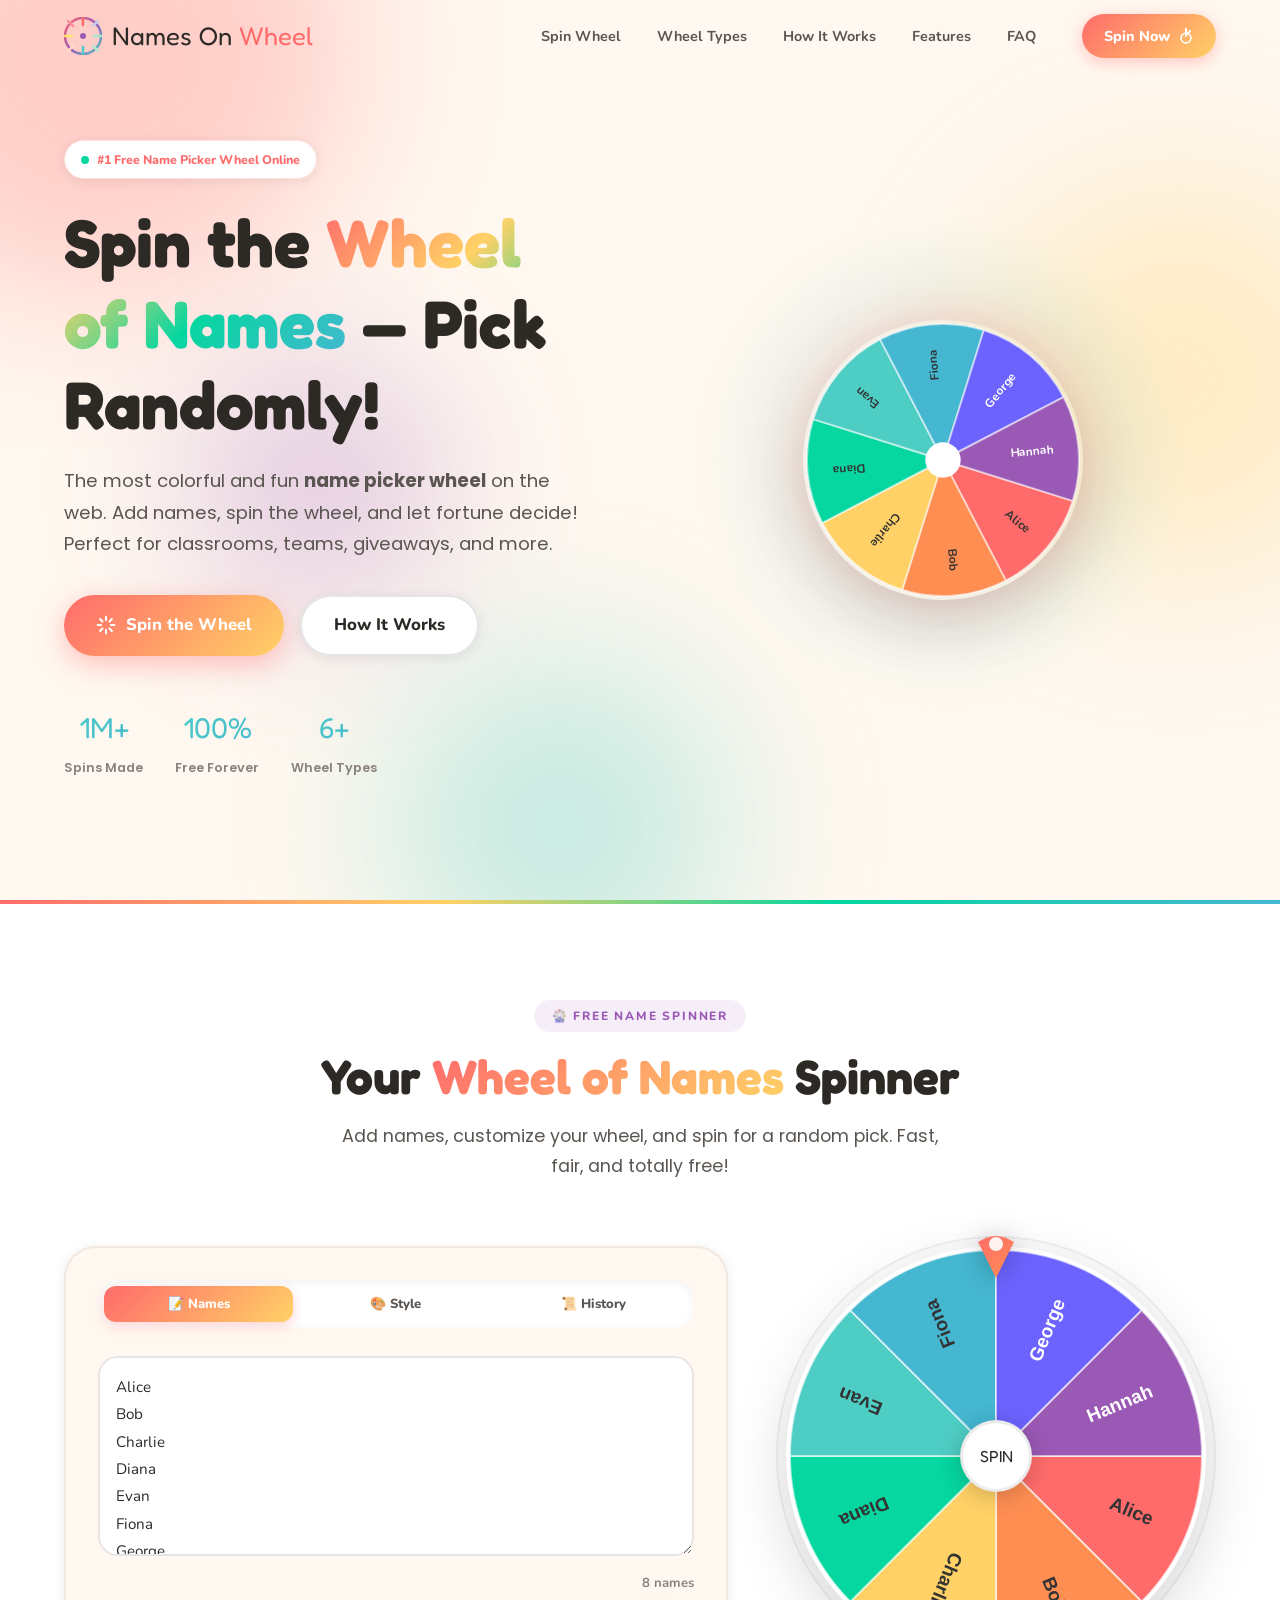
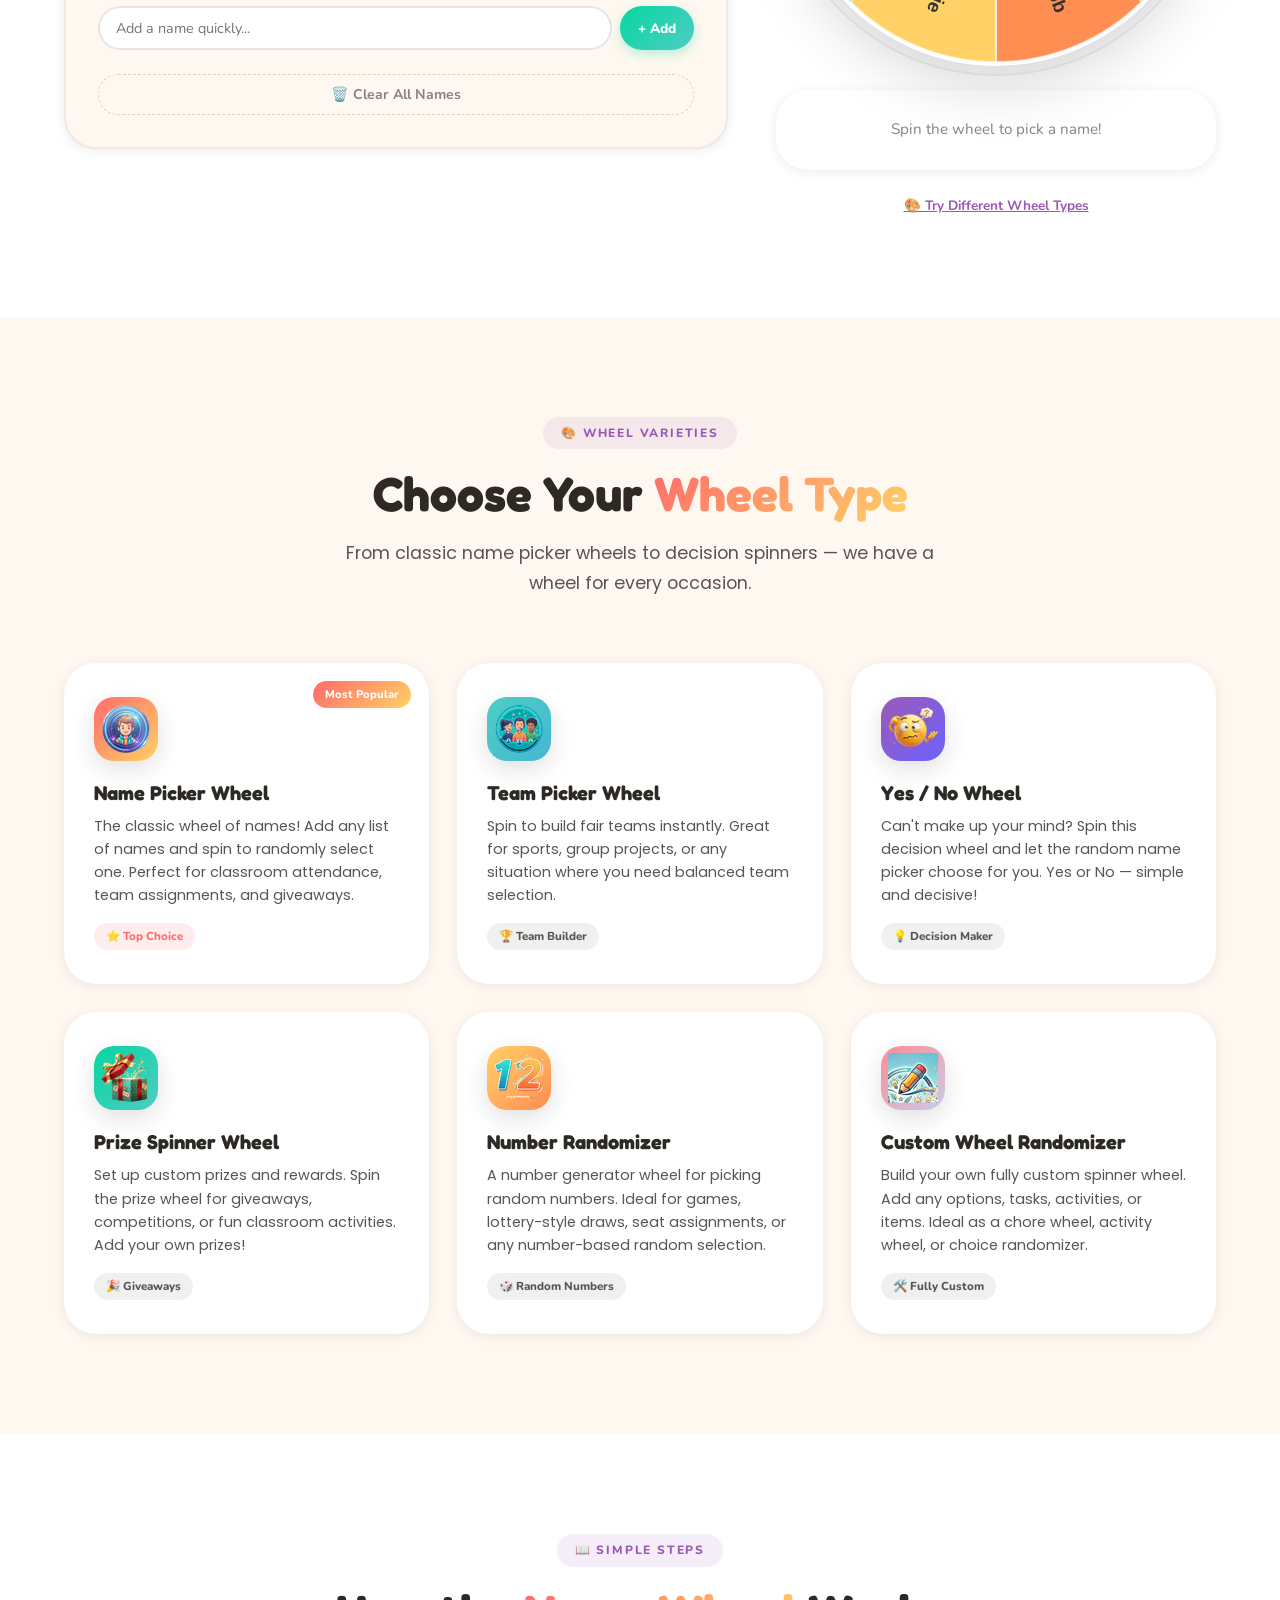
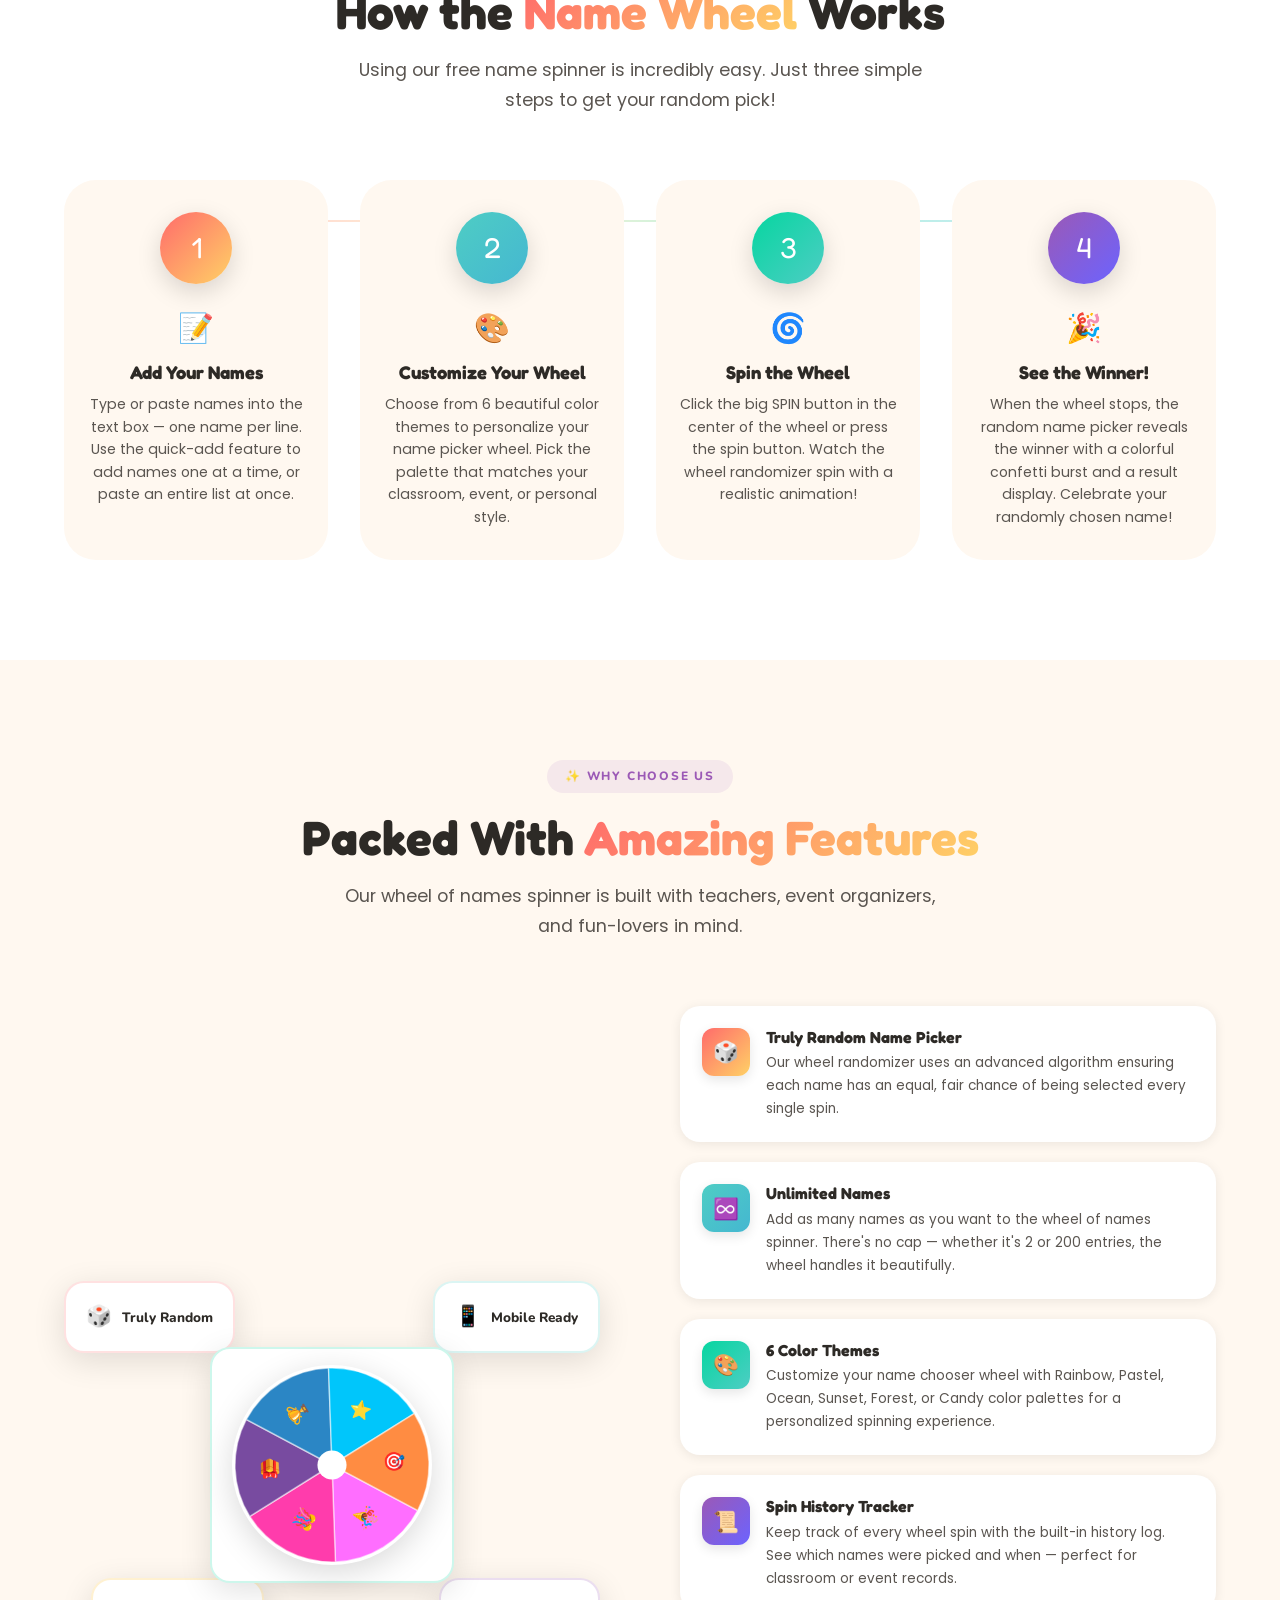
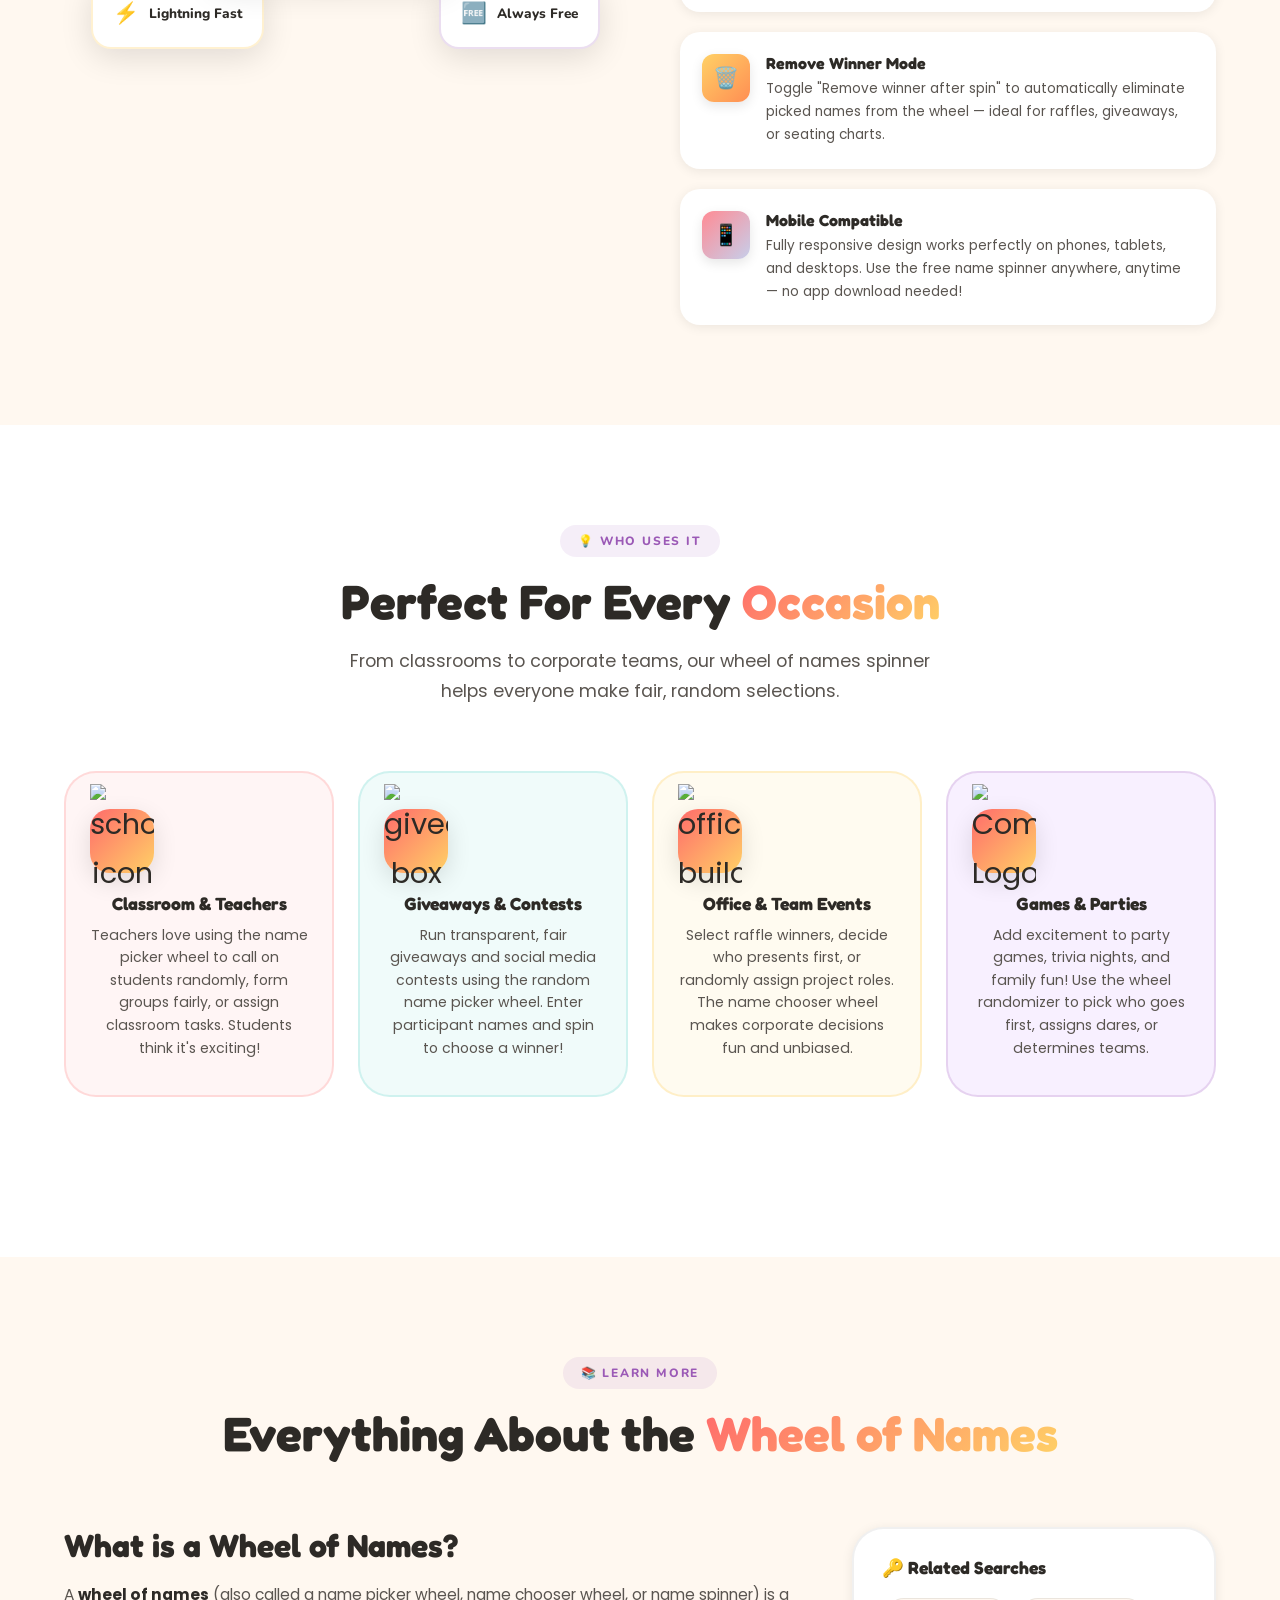
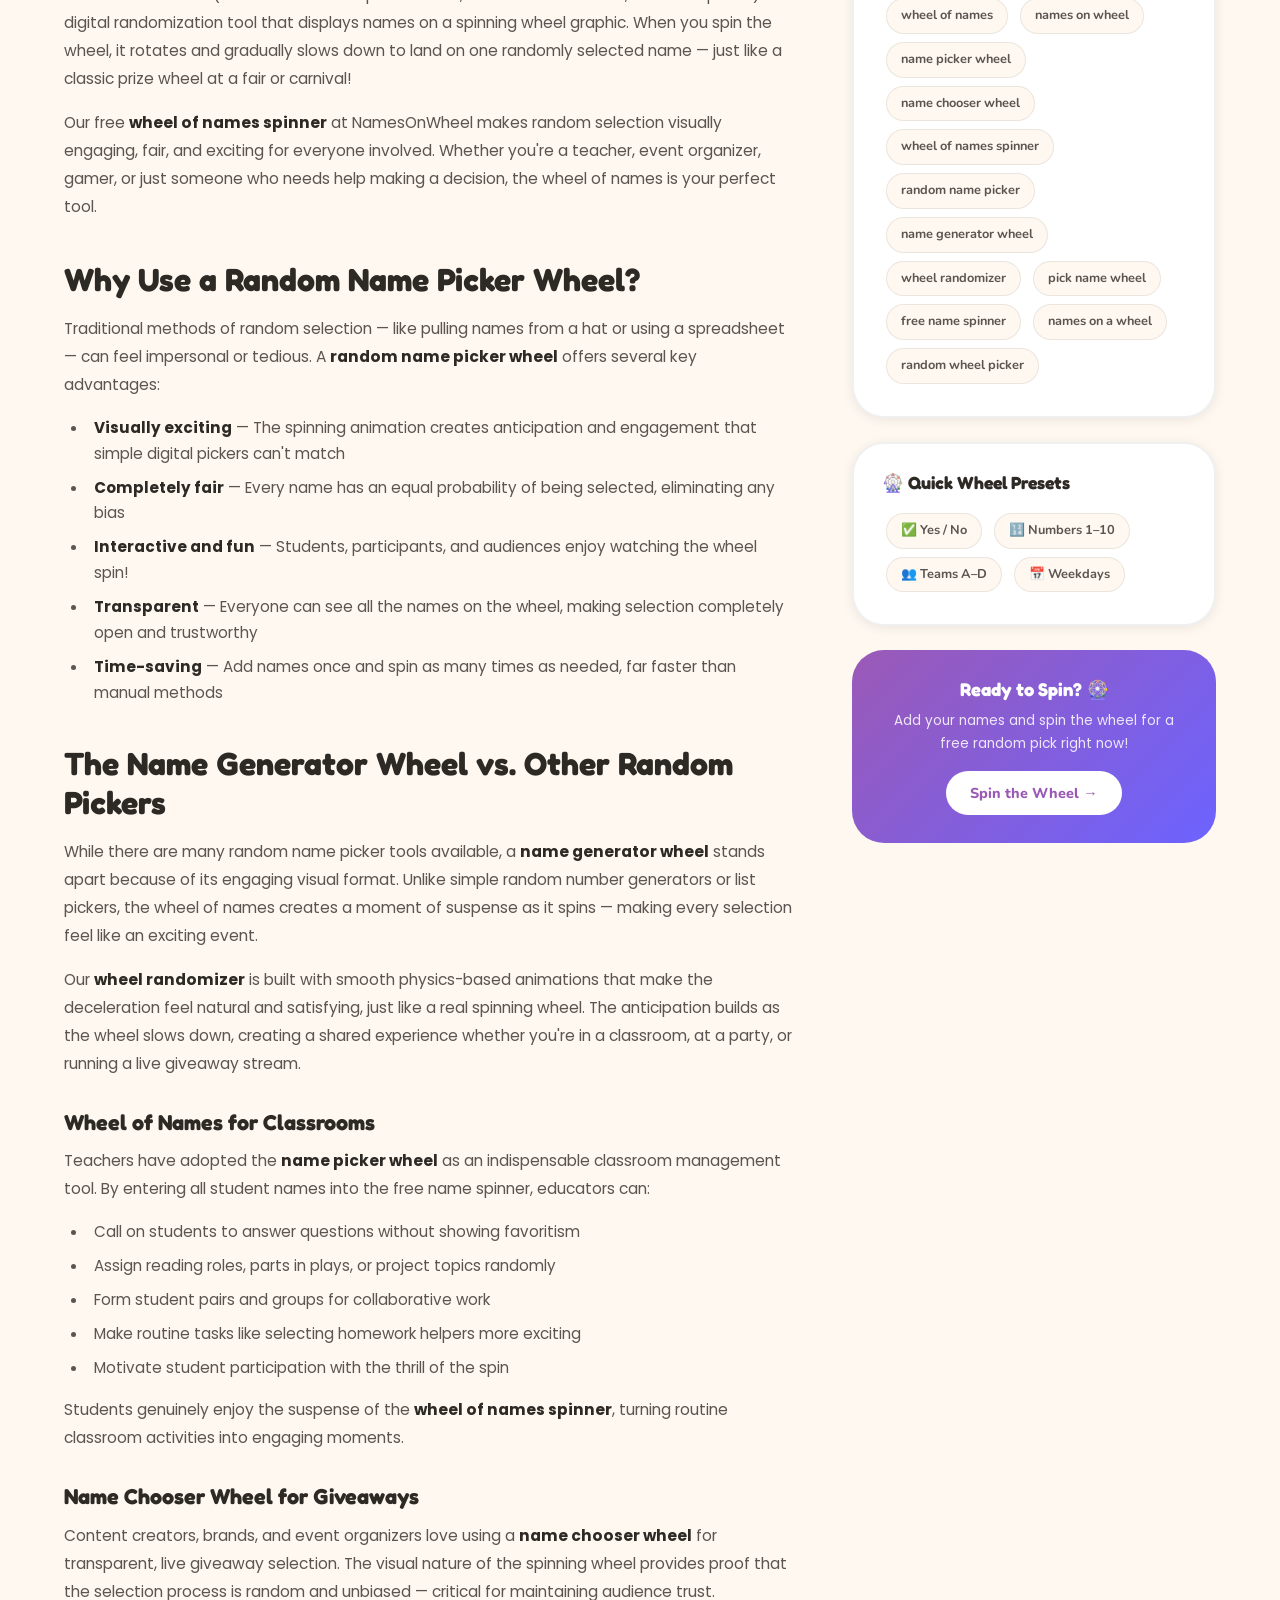
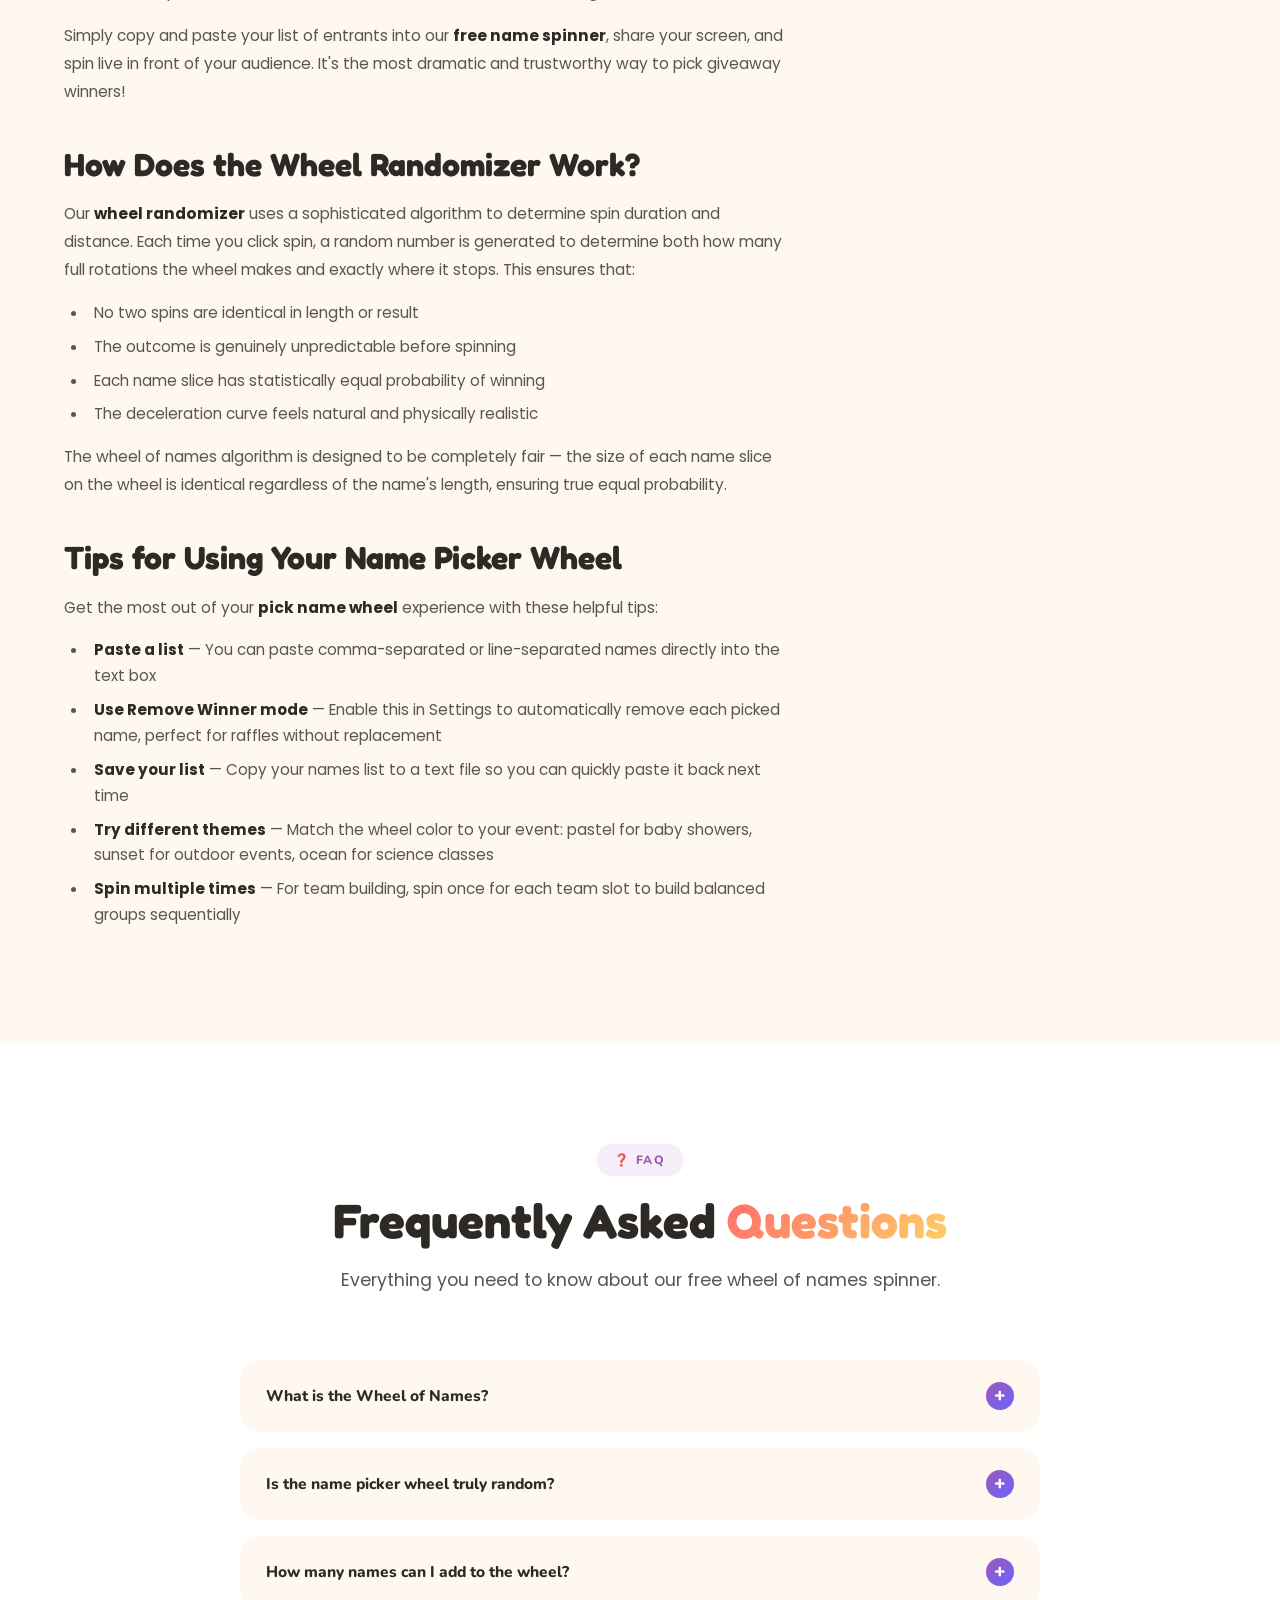
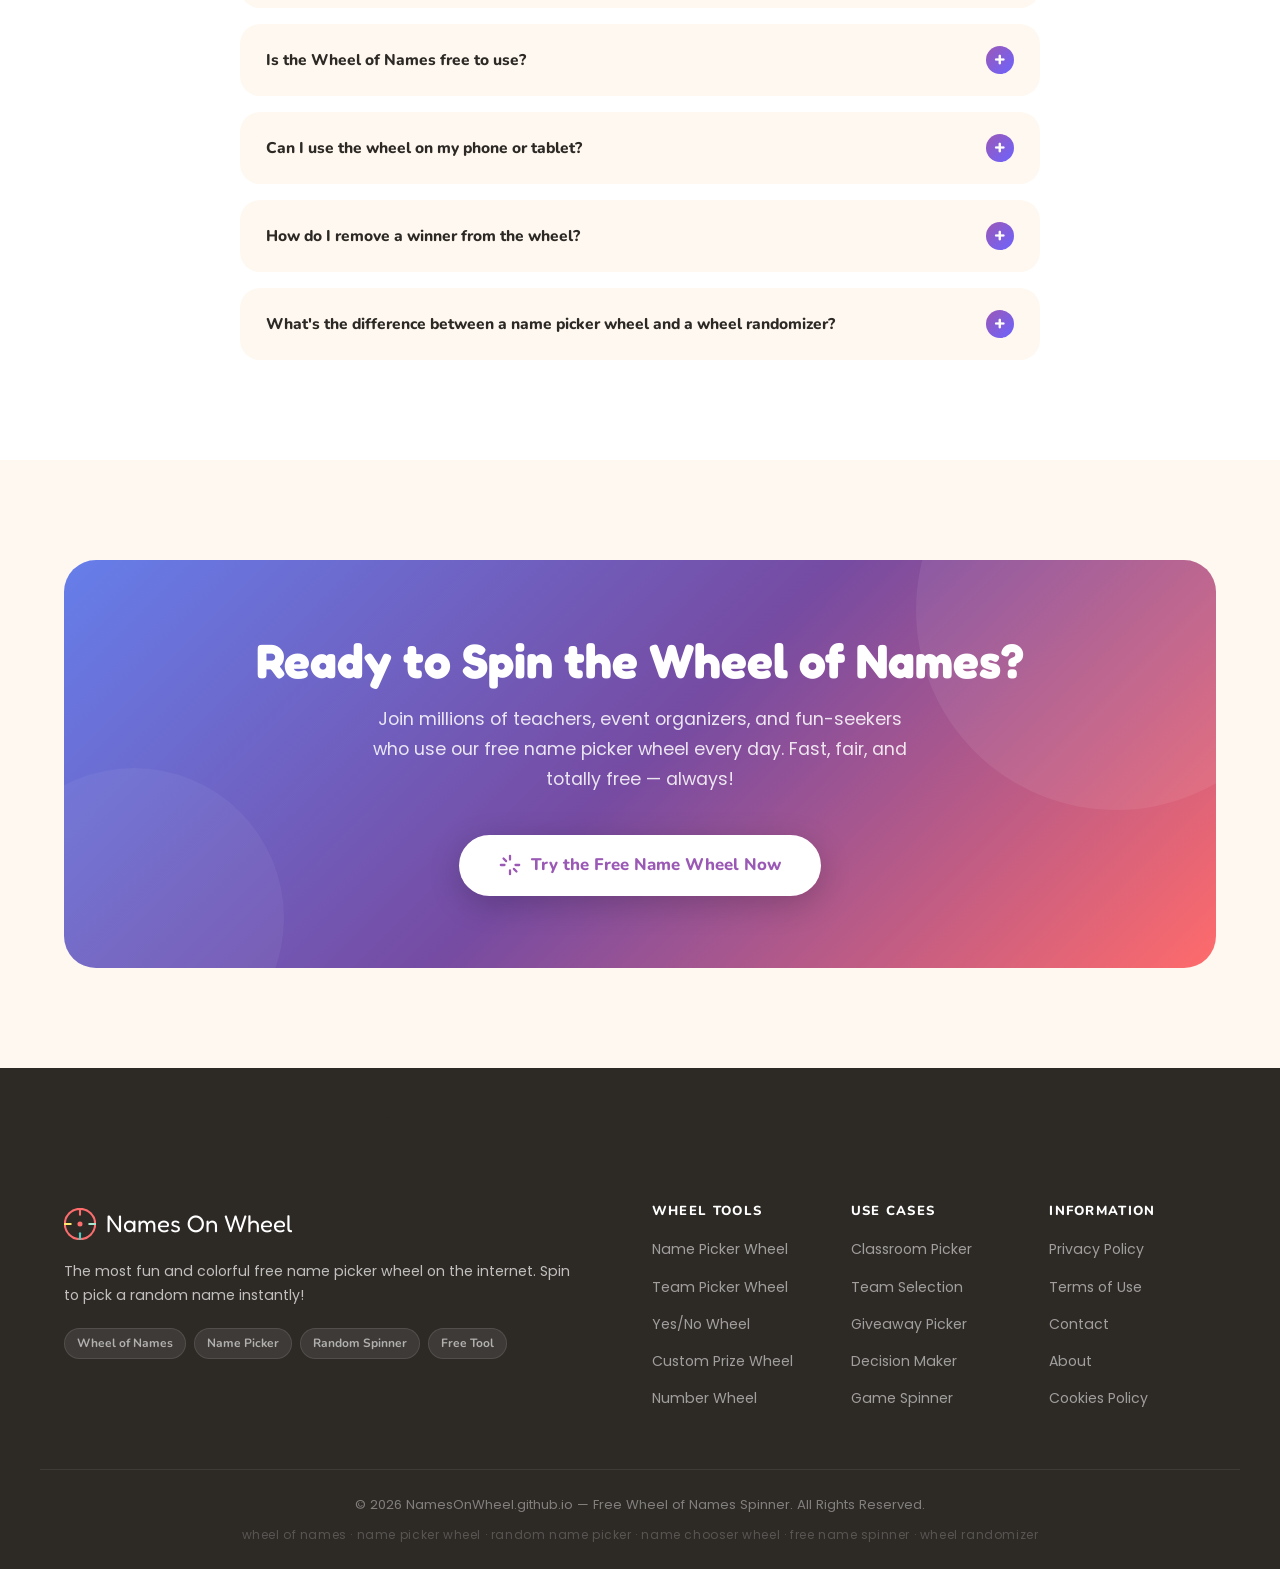
==== index.html @ 00e502cd "Update index.html" ====
<!DOCTYPE html>
<html lang="en">
<head>
  <meta charset="UTF-8">
  <meta name="viewport" content="width=device-width, initial-scale=1.0">
  <title>Wheel of Names – Free Name Picker Wheel Spinner | NamesOnWheel</title>
  <meta name="description" content="Spin the free Wheel of Names to randomly pick a name! The best name picker wheel, name chooser wheel, and random name generator wheel online. Free, fast, and fun!">
  <meta name="keywords" content="wheel of names, names on wheel, name picker wheel, name chooser wheel, wheel of names spinner, random name picker wheel, name generator wheel, wheel randomizer, pick name wheel, free name spinner">
  <meta name="author" content="NamesOnWheel">
  <meta name="robots" content="index, follow">
  <link rel="canonical" href="https://namesonwheel.github.io/">
  <link rel="icon" type="image/png" sizes="32x32" href="/favicon.png">

  <!-- Open Graph -->
  <meta property="og:type" content="website">
  <meta property="og:url" content="https://namesonwheel.github.io/">
  <meta property="og:title" content="Wheel of Names – Free Name Picker Wheel Spinner">
  <meta property="og:description" content="Spin the free Wheel of Names! Random name picker wheel for classrooms, teams, giveaways and more. Free name spinner with beautiful animations.">
  <meta property="og:image" content="https://namesonwheel.github.io/og-image.png">

  <!-- Twitter Card -->
  <meta name="twitter:card" content="summary_large_image">
  <meta name="twitter:title" content="Wheel of Names – Free Name Picker Wheel">
  <meta name="twitter:description" content="Spin the free Wheel of Names to pick a random name! Beautiful, fast, and totally free.">

  <!-- Schema Markup -->
  <script type="application/ld+json">
  {
    "@context": "https://schema.org",
    "@type": "WebApplication",
    "name": "Wheel of Names",
    "url": "https://namesonwheel.github.io/",
    "description": "A free, interactive wheel of names spinner for randomly picking names. Perfect for classrooms, team selection, giveaways, and decision making.",
    "applicationCategory": "UtilitiesApplication",
    "operatingSystem": "Any",
    "offers": {
      "@type": "Offer",
      "price": "0",
      "priceCurrency": "USD"
    },
    "featureList": [
      "Random name picker wheel",
      "Custom name lists",
      "Multiple wheel types",
      "Spin history",
      "Confetti animation",
      "Mobile friendly"
    ],
    "browserRequirements": "Requires JavaScript",
    "softwareVersion": "2.0"
  }
  </script>
  <script type="application/ld+json">
  {
    "@context": "https://schema.org",
    "@type": "FAQPage",
    "mainEntity": [
      {
        "@type": "Question",
        "name": "What is the Wheel of Names?",
        "acceptedAnswer": {
          "@type": "Answer",
          "text": "The Wheel of Names is a free online random name picker wheel. You enter names into the list, spin the wheel, and it randomly selects one name. It's perfect for classrooms, giveaways, team selection, and any situation where you need to pick a random name."
        }
      },
      {
        "@type": "Question",
        "name": "Is the name picker wheel truly random?",
        "acceptedAnswer": {
          "@type": "Answer",
          "text": "Yes! Our wheel of names uses a cryptographically-inspired random spin duration algorithm to ensure every spin is completely fair and unbiased. Each name on the wheel has an equal chance of being selected."
        }
      },
      {
        "@type": "Question",
        "name": "How many names can I add to the wheel?",
        "acceptedAnswer": {
          "@type": "Answer",
          "text": "You can add as many names as you like to the wheel spinner! The wheel automatically adjusts the slice sizes to accommodate all your names, whether you have 2 or 100 entries."
        }
      },
      {
        "@type": "Question",
        "name": "Is the Wheel of Names free to use?",
        "acceptedAnswer": {
          "@type": "Answer",
          "text": "Yes, the Wheel of Names is completely free to use. There are no hidden fees, no registration required, and no limits on how many times you can spin. Just add names and spin!"
        }
      }
    ]
  }
  </script>

  <link rel="stylesheet" href="css/style.css">
  <link rel="preconnect" href="https://fonts.googleapis.com">
  <link rel="preconnect" href="https://fonts.gstatic.com" crossorigin>
</head>
<body>

  <!-- Header Placeholder -->
  <div id="header-placeholder"></div>

  <main>

    <!-- ===========================
         HERO SECTION
         =========================== -->
    <section class="hero" id="home" aria-label="Hero">
      <div class="hero-bg-orbs" aria-hidden="true">
        <div class="orb orb-1"></div>
        <div class="orb orb-2"></div>
        <div class="orb orb-3"></div>
        <div class="orb orb-4"></div>
      </div>
      <div class="container">
        <div class="hero-inner">
          <div class="hero-content">
            <div class="hero-badge">
              <span class="hero-badge-dot" aria-hidden="true"></span>
              #1 Free Name Picker Wheel Online
            </div>
            <h1 class="hero-title">
              Spin the <span class="highlight">Wheel of Names</span> — Pick Randomly!
            </h1>
            <p class="hero-desc">
              The most colorful and fun <strong>name picker wheel</strong> on the web. Add names, spin the wheel, and let fortune decide! Perfect for classrooms, teams, giveaways, and more.
            </p>
            <div class="hero-actions">
              <a href="#wheel-app" class="btn-primary" aria-label="Start spinning the wheel">
                <svg width="20" height="20" viewBox="0 0 24 24" fill="none" stroke="currentColor" stroke-width="2.5" stroke-linecap="round"><path d="M12 2v4M12 18v4M4.93 4.93l2.83 2.83M16.24 16.24l2.83 2.83M2 12h4M18 12h4M4.93 19.07l2.83-2.83M16.24 7.76l2.83-2.83"/></svg>
                Spin the Wheel
              </a>
              <a href="#how-it-works" class="btn-secondary" aria-label="Learn how it works">
                How It Works
              </a>
            </div>
            <div class="hero-stats" role="list" aria-label="App statistics">
              <div class="stat-item" role="listitem">
                <span class="stat-num">1M+</span>
                <span class="stat-label">Spins Made</span>
              </div>
              <div class="stat-item" role="listitem">
                <span class="stat-num">100%</span>
                <span class="stat-label">Free Forever</span>
              </div>
              <div class="stat-item" role="listitem">
                <span class="stat-num">6+</span>
                <span class="stat-label">Wheel Types</span>
              </div>
            </div>
          </div>
          <div class="hero-wheel-wrap" aria-hidden="true">
            <div class="hero-wheel-bg"></div>
            <canvas id="heroWheelCanvas" width="280" height="280" aria-label="Animated wheel preview"></canvas>
          </div>
        </div>
      </div>
    </section>

    <!-- ===========================
         WHEEL APP SECTION
         =========================== -->
    <section id="wheel-app" aria-label="Name Picker Wheel Application">
      <div class="container">
        <div class="section-header" data-animate>
          <span class="section-tag">🎡 Free Name Spinner</span>
          <h2 class="section-title">Your <span>Wheel of Names</span> Spinner</h2>
          <p class="section-desc">Add names, customize your wheel, and spin for a random pick. Fast, fair, and totally free!</p>
        </div>

        <div class="app-layout">
          <!-- Controls Panel -->
          <div class="wheel-controls-panel" data-animate>
            <div class="panel-tabs" role="tablist" aria-label="Wheel controls">
              <button class="tab-btn active" data-tab="names" role="tab" aria-selected="true">📝 Names</button>
              <button class="tab-btn" data-tab="settings" role="tab" aria-selected="false">🎨 Style</button>
              <button class="tab-btn" data-tab="history" role="tab" aria-selected="false">📜 History</button>
            </div>

            <!-- Names Tab -->
            <div id="tab-names" class="tab-content active" role="tabpanel">
              <textarea
                id="namesTextarea"
                class="names-textarea"
                placeholder="Enter names here, one per line&#10;&#10;Alice&#10;Bob&#10;Charlie&#10;Diana&#10;Evan..."
                aria-label="Enter names for the wheel"
                spellcheck="false"
              >Alice
Bob
Charlie
Diana
Evan
Fiona
George
Hannah</textarea>
              <p class="names-count" id="namesCount" aria-live="polite">8 names</p>

              <div class="quick-add">
                <input type="text" id="quickAddInput" placeholder="Add a name quickly..." aria-label="Quick add name" maxlength="50">
                <button class="quick-add-btn" id="quickAddBtn" aria-label="Add name to wheel">+ Add</button>
              </div>
            </div>

            <!-- Style Tab -->
            <div id="tab-settings" class="tab-content" role="tabpanel">
              <div class="settings-grid">
                <div class="setting-item">
                  <label>Color Theme</label>
                  <div class="color-swatches" role="group" aria-label="Select color palette">
                    <button class="swatch active" data-palette="rainbow" style="background:linear-gradient(135deg,#FF6B6B,#FFD166,#06D6A0,#45B7D1)" title="Rainbow" aria-label="Rainbow colors"></button>
                    <button class="swatch" data-palette="pastel" style="background:linear-gradient(135deg,#FFB3BA,#FFFFBA,#BAE1FF,#D4BAFF)" title="Pastel" aria-label="Pastel colors"></button>
                    <button class="swatch" data-palette="ocean" style="background:linear-gradient(135deg,#0077B6,#00B4D8,#90E0EF)" title="Ocean" aria-label="Ocean colors"></button>
                    <button class="swatch" data-palette="sunset" style="background:linear-gradient(135deg,#FF6B35,#FFD700,#FF4757)" title="Sunset" aria-label="Sunset colors"></button>
                    <button class="swatch" data-palette="forest" style="background:linear-gradient(135deg,#2D6A4F,#52B788,#95D5B2)" title="Forest" aria-label="Forest colors"></button>
                    <button class="swatch" data-palette="candy" style="background:linear-gradient(135deg,#FF6EFF,#FF3CAC,#784BA0)" title="Candy" aria-label="Candy colors"></button>
                  </div>
                </div>

                <div class="setting-item">
                  <label for="spinSound">Wheel Speed</label>
                  <select id="spinSpeed" aria-label="Select spin speed">
                    <option value="normal">Normal</option>
                    <option value="fast">Fast</option>
                    <option value="slow">Slow & Dramatic</option>
                  </select>
                </div>

                <div class="setting-item">
                  <div class="toggle-row">
                    <label for="removeWinnerToggle">Remove winner after spin</label>
                    <label class="toggle">
                      <input type="checkbox" id="removeWinnerToggle" aria-label="Remove winner after each spin">
                      <span class="toggle-slider"></span>
                    </label>
                  </div>
                </div>

                <div class="setting-item">
                  <div class="toggle-row">
                    <label>Confetti on win</label>
                    <label class="toggle">
                      <input type="checkbox" checked id="confettiToggle" aria-label="Show confetti on win">
                      <span class="toggle-slider"></span>
                    </label>
                  </div>
                </div>
              </div>
            </div>

            <!-- History Tab -->
            <div id="tab-history" class="tab-content" role="tabpanel">
              <div class="history-list" id="historyList" aria-label="Spin history" aria-live="polite">
                <div class="history-empty">No spins yet. Give it a spin! 🎡</div>
              </div>
            </div>

            <div class="control-actions">
              <button class="btn-clear-all" id="clearAllBtn" aria-label="Clear all names from wheel">🗑️ Clear All Names</button>
            </div>
          </div>

          <!-- Wheel Canvas -->
          <div class="wheel-canvas-area" data-animate data-animate-delay="2">
            <div class="wheel-wrapper" role="img" aria-label="Interactive name picker wheel">
              <!-- Pointer -->
              <div class="wheel-pointer" aria-hidden="true">
                <svg width="36" height="48" viewBox="0 0 36 48" fill="none" xmlns="http://www.w3.org/2000/svg">
                  <path d="M18 48 L0 12 Q18 0 36 12 Z" fill="url(#pointerGrad)"/>
                  <circle cx="18" cy="14" r="7" fill="white" opacity="0.9"/>
                  <defs>
                    <linearGradient id="pointerGrad" x1="0" y1="0" x2="36" y2="48" gradientUnits="userSpaceOnUse">
                      <stop offset="0%" stop-color="#FF6B6B"/>
                      <stop offset="100%" stop-color="#FF8E53"/>
                    </linearGradient>
                  </defs>
                </svg>
              </div>
              <canvas id="mainWheel" width="420" height="420" aria-label="Wheel of names"></canvas>
              <button class="wheel-spin-btn" id="wheelSpinBtn" aria-label="Spin the wheel">SPIN</button>
            </div>

            <!-- Result Box -->
            <div class="wheel-result-box" id="wheelResultBox" aria-live="polite" aria-label="Spin result">
              <span class="result-emoji" id="resultEmoji">🎉</span>
              <span class="result-label" id="resultLabel" style="display:none">Winner!</span>
              <span class="result-name" id="resultName" style="display:none"></span>
              <span class="result-placeholder" id="resultPlaceholder">Spin the wheel to pick a name!</span>
            </div>

            <!-- Action Links -->
            <div style="display:flex;gap:12px;justify-content:center;flex-wrap:wrap">
              <a href="#wheel-types" style="font-family:Nunito,sans-serif;font-size:0.85rem;font-weight:700;color:var(--purple);text-decoration:underline">
                🎨 Try Different Wheel Types
              </a>
            </div>
          </div>
        </div>
      </div>
    </section>

    <!-- ===========================
         WHEEL TYPES
         =========================== -->
    <section id="wheel-types" aria-label="Types of Spinner Wheels">
      <div class="container">
        <div class="section-header" data-animate>
          <span class="section-tag">🎨 Wheel Varieties</span>
          <h2 class="section-title">Choose Your <span>Wheel Type</span></h2>
          <p class="section-desc">From classic name picker wheels to decision spinners — we have a wheel for every occasion.</p>
        </div>

        <div class="wheel-types-grid" role="list">
          <article class="wheel-type-card popular" data-type="names" role="listitem" tabindex="0" data-animate data-animate-delay="1" aria-label="Name Picker Wheel">
            <span class="popular-badge">Most Popular</span>
            <div class="card-icon" aria-hidden="true">
  <img src="/images/user.png" alt="User Image" class="card-logo-img">
</div>
            <h3>Name Picker Wheel</h3>
            <p>The classic wheel of names! Add any list of names and spin to randomly select one. Perfect for classroom attendance, team assignments, and giveaways.</p>
            <span class="card-tag popular">⭐ Top Choice</span>
          </article>

          <article class="wheel-type-card" data-type="team" role="listitem" tabindex="0" data-animate data-animate-delay="2" aria-label="Team Picker Wheel">
            <div class="card-icon" aria-hidden="true">
  <img src="/images/group.png" alt="group of people" class="card-logo-img">
</div>
            <h3>Team Picker Wheel</h3>
            <p>Spin to build fair teams instantly. Great for sports, group projects, or any situation where you need balanced team selection.</p>
            <span class="card-tag">🏆 Team Builder</span>
          </article>

          <article class="wheel-type-card" data-type="yesno" role="listitem" tabindex="0" data-animate data-animate-delay="3" aria-label="Yes No Decision Wheel">
            <div class="card-icon" aria-hidden="true">
  <img src="/images/emoji.png" alt="confused emoji" class="card-logo-img">
</div>
            <h3>Yes / No Wheel</h3>
            <p>Can't make up your mind? Spin this decision wheel and let the random name picker choose for you. Yes or No — simple and decisive!</p>
            <span class="card-tag">💡 Decision Maker</span>
          </article>

          <article class="wheel-type-card" data-type="prize" role="listitem" tabindex="0" data-animate data-animate-delay="1" aria-label="Prize Spinner Wheel">
            <div class="card-icon" aria-hidden="true">
  <img src="/images/gift.png" alt="Gift Box" class="card-logo-img">
</div>
            <h3>Prize Spinner Wheel</h3>
            <p>Set up custom prizes and rewards. Spin the prize wheel for giveaways, competitions, or fun classroom activities. Add your own prizes!</p>
            <span class="card-tag">🎉 Giveaways</span>
          </article>

          <article class="wheel-type-card" data-type="number" role="listitem" tabindex="0" data-animate data-animate-delay="2" aria-label="Number Randomizer Wheel">
            <div class="card-icon" aria-hidden="true">
  <img src="/images/numbers.png" alt="number digits" class="card-logo-img">
</div>
            <h3>Number Randomizer</h3>
            <p>A number generator wheel for picking random numbers. Ideal for games, lottery-style draws, seat assignments, or any number-based random selection.</p>
            <span class="card-tag">🎲 Random Numbers</span>
          </article>

          <article class="wheel-type-card" data-type="custom" role="listitem" tabindex="0" data-animate data-animate-delay="3" aria-label="Custom Wheel Randomizer">
            <div class="card-icon" aria-hidden="true">
  <img src="/images/pencil.png" alt="animated pencil" class="card-logo-img">
</div>
            <h3>Custom Wheel Randomizer</h3>
            <p>Build your own fully custom spinner wheel. Add any options, tasks, activities, or items. Ideal as a chore wheel, activity wheel, or choice randomizer.</p>
            <span class="card-tag">🛠️ Fully Custom</span>
          </article>
        </div>
      </div>
    </section>

    <!-- ===========================
         HOW IT WORKS
         =========================== -->
    <section id="how-it-works" aria-label="How to Use the Name Picker Wheel">
      <div class="container">
        <div class="section-header" data-animate>
          <span class="section-tag">📖 Simple Steps</span>
          <h2 class="section-title">How the <span>Name Wheel</span> Works</h2>
          <p class="section-desc">Using our free name spinner is incredibly easy. Just three simple steps to get your random pick!</p>
        </div>

        <div class="steps-grid" role="list">
          <div class="step-card" role="listitem" data-animate data-animate-delay="1">
            <div class="step-num" aria-hidden="true">1</div>
            <span class="step-icon" aria-hidden="true">📝</span>
            <h3>Add Your Names</h3>
            <p>Type or paste names into the text box — one name per line. Use the quick-add feature to add names one at a time, or paste an entire list at once.</p>
          </div>
          <div class="step-card" role="listitem" data-animate data-animate-delay="2">
            <div class="step-num" aria-hidden="true">2</div>
            <span class="step-icon" aria-hidden="true">🎨</span>
            <h3>Customize Your Wheel</h3>
            <p>Choose from 6 beautiful color themes to personalize your name picker wheel. Pick the palette that matches your classroom, event, or personal style.</p>
          </div>
          <div class="step-card" role="listitem" data-animate data-animate-delay="3">
            <div class="step-num" aria-hidden="true">3</div>
            <span class="step-icon" aria-hidden="true">🌀</span>
            <h3>Spin the Wheel</h3>
            <p>Click the big SPIN button in the center of the wheel or press the spin button. Watch the wheel randomizer spin with a realistic animation!</p>
          </div>
          <div class="step-card" role="listitem" data-animate data-animate-delay="4">
            <div class="step-num" aria-hidden="true">4</div>
            <span class="step-icon" aria-hidden="true">🎉</span>
            <h3>See the Winner!</h3>
            <p>When the wheel stops, the random name picker reveals the winner with a colorful confetti burst and a result display. Celebrate your randomly chosen name!</p>
          </div>
        </div>
      </div>
    </section>

    <!-- ===========================
         FEATURES
         =========================== -->
    <section id="features" aria-label="Features of the Wheel of Names">
      <div class="container">
        <div class="section-header" data-animate>
          <span class="section-tag">✨ Why Choose Us</span>
          <h2 class="section-title">Packed With <span>Amazing Features</span></h2>
          <p class="section-desc">Our wheel of names spinner is built with teachers, event organizers, and fun-lovers in mind.</p>
        </div>

        <div class="features-layout">
          <div class="features-visual" aria-hidden="true">
            <div class="feat-bubble">
              <span class="feat-bubble-icon">🎲</span>
              Truly Random
            </div>
            <div class="feat-bubble">
              <span class="feat-bubble-icon">📱</span>
              Mobile Ready
            </div>
            <div class="feat-bubble">
              <span class="feat-bubble-icon">⚡</span>
              Lightning Fast
            </div>
            <div class="feat-bubble">
              <span class="feat-bubble-icon">🆓</span>
              Always Free
            </div>
            <div class="feat-bubble">
              <canvas id="featWheel" width="200" height="200" style="border-radius:50%;box-shadow:0 8px 32px rgba(0,0,0,0.15)"></canvas>
            </div>
          </div>

          <div class="features-list" role="list">
            <div class="feature-item" role="listitem" data-animate>
              <div class="feature-icon-box" aria-hidden="true">🎲</div>
              <div>
                <h4>Truly Random Name Picker</h4>
                <p>Our wheel randomizer uses an advanced algorithm ensuring each name has an equal, fair chance of being selected every single spin.</p>
              </div>
            </div>
            <div class="feature-item" role="listitem" data-animate data-animate-delay="1">
              <div class="feature-icon-box" aria-hidden="true">♾️</div>
              <div>
                <h4>Unlimited Names</h4>
                <p>Add as many names as you want to the wheel of names spinner. There's no cap — whether it's 2 or 200 entries, the wheel handles it beautifully.</p>
              </div>
            </div>
            <div class="feature-item" role="listitem" data-animate data-animate-delay="2">
              <div class="feature-icon-box" aria-hidden="true">🎨</div>
              <div>
                <h4>6 Color Themes</h4>
                <p>Customize your name chooser wheel with Rainbow, Pastel, Ocean, Sunset, Forest, or Candy color palettes for a personalized spinning experience.</p>
              </div>
            </div>
            <div class="feature-item" role="listitem" data-animate data-animate-delay="3">
              <div class="feature-icon-box" aria-hidden="true">📜</div>
              <div>
                <h4>Spin History Tracker</h4>
                <p>Keep track of every wheel spin with the built-in history log. See which names were picked and when — perfect for classroom or event records.</p>
              </div>
            </div>
            <div class="feature-item" role="listitem" data-animate data-animate-delay="4">
              <div class="feature-icon-box" aria-hidden="true">🗑️</div>
              <div>
                <h4>Remove Winner Mode</h4>
                <p>Toggle "Remove winner after spin" to automatically eliminate picked names from the wheel — ideal for raffles, giveaways, or seating charts.</p>
              </div>
            </div>
            <div class="feature-item" role="listitem" data-animate data-animate-delay="5">
              <div class="feature-icon-box" aria-hidden="true">📱</div>
              <div>
                <h4>Mobile Compatible</h4>
                <p>Fully responsive design works perfectly on phones, tablets, and desktops. Use the free name spinner anywhere, anytime — no app download needed!</p>
              </div>
            </div>
          </div>
        </div>
      </div>
    </section>

    <!-- ===========================
         USE CASES
         =========================== -->
    <section id="use-cases" aria-label="Use Cases for the Name Picker Wheel">
      <div class="container">
        <div class="section-header" data-animate>
          <span class="section-tag">💡 Who Uses It</span>
          <h2 class="section-title">Perfect For Every <span>Occasion</span></h2>
          <p class="section-desc">From classrooms to corporate teams, our wheel of names spinner helps everyone make fair, random selections.</p>
        </div>

        <div class="use-cases-grid" role="list">
          <div class="use-case-card" role="listitem" data-animate data-animate-delay="1">
            <div class="card-icon" aria-hidden="true">
  <img src="/images/school.png" alt="school icon" class="card-logo-img">
</div>
            <h3>Classroom & Teachers</h3>
            <p>Teachers love using the name picker wheel to call on students randomly, form groups fairly, or assign classroom tasks. Students think it's exciting!</p>
          </div>
          <div class="use-case-card" role="listitem" data-animate data-animate-delay="2">
            <div class="card-icon" aria-hidden="true">
  <img src="/images/giveaway.png" alt="giveaway box" class="card-logo-img">
</div>
            <h3>Giveaways & Contests</h3>
            <p>Run transparent, fair giveaways and social media contests using the random name picker wheel. Enter participant names and spin to choose a winner!</p>
          </div>
          <div class="use-case-card" role="listitem" data-animate data-animate-delay="3">
            <div class="card-icon" aria-hidden="true">
  <img src="/images/office.png" alt="office building" class="card-logo-img">
</div>
            <h3>Office & Team Events</h3>
            <p>Select raffle winners, decide who presents first, or randomly assign project roles. The name chooser wheel makes corporate decisions fun and unbiased.</p>
          </div>
          <div class="use-case-card" role="listitem" data-animate data-animate-delay="4">
            <div class="card-icon" aria-hidden="true">
  <img src="/images/controller.png" alt="Company Logo" class="card-logo-img">
</div>
            <h3>Games & Parties</h3>
            <p>Add excitement to party games, trivia nights, and family fun! Use the wheel randomizer to pick who goes first, assigns dares, or determines teams.</p>
          </div>
        </div>
      </div>
    </section>

    <!-- ===========================
         SEO CONTENT SECTION
         =========================== -->
    <section id="seo-content" aria-label="About the Wheel of Names">
      <div class="container">
        <div class="section-header" data-animate>
          <span class="section-tag">📚 Learn More</span>
          <h2 class="section-title">Everything About the <span>Wheel of Names</span></h2>
        </div>

        <div class="content-grid">
          <div class="content-body" data-animate>

            <h2>What is a Wheel of Names?</h2>
            <p>A <strong>wheel of names</strong> (also called a name picker wheel, name chooser wheel, or name spinner) is a digital randomization tool that displays names on a spinning wheel graphic. When you spin the wheel, it rotates and gradually slows down to land on one randomly selected name — just like a classic prize wheel at a fair or carnival!</p>
            <p>Our free <strong>wheel of names spinner</strong> at NamesOnWheel makes random selection visually engaging, fair, and exciting for everyone involved. Whether you're a teacher, event organizer, gamer, or just someone who needs help making a decision, the wheel of names is your perfect tool.</p>

            <h2>Why Use a Random Name Picker Wheel?</h2>
            <p>Traditional methods of random selection — like pulling names from a hat or using a spreadsheet — can feel impersonal or tedious. A <strong>random name picker wheel</strong> offers several key advantages:</p>
            <ul>
              <li><strong>Visually exciting</strong> — The spinning animation creates anticipation and engagement that simple digital pickers can't match</li>
              <li><strong>Completely fair</strong> — Every name has an equal probability of being selected, eliminating any bias</li>
              <li><strong>Interactive and fun</strong> — Students, participants, and audiences enjoy watching the wheel spin!</li>
              <li><strong>Transparent</strong> — Everyone can see all the names on the wheel, making selection completely open and trustworthy</li>
              <li><strong>Time-saving</strong> — Add names once and spin as many times as needed, far faster than manual methods</li>
            </ul>

            <h2>The Name Generator Wheel vs. Other Random Pickers</h2>
            <p>While there are many random name picker tools available, a <strong>name generator wheel</strong> stands apart because of its engaging visual format. Unlike simple random number generators or list pickers, the wheel of names creates a moment of suspense as it spins — making every selection feel like an exciting event.</p>
            <p>Our <strong>wheel randomizer</strong> is built with smooth physics-based animations that make the deceleration feel natural and satisfying, just like a real spinning wheel. The anticipation builds as the wheel slows down, creating a shared experience whether you're in a classroom, at a party, or running a live giveaway stream.</p>

            <h3>Wheel of Names for Classrooms</h3>
            <p>Teachers have adopted the <strong>name picker wheel</strong> as an indispensable classroom management tool. By entering all student names into the free name spinner, educators can:</p>
            <ul>
              <li>Call on students to answer questions without showing favoritism</li>
              <li>Assign reading roles, parts in plays, or project topics randomly</li>
              <li>Form student pairs and groups for collaborative work</li>
              <li>Make routine tasks like selecting homework helpers more exciting</li>
              <li>Motivate student participation with the thrill of the spin</li>
            </ul>
            <p>Students genuinely enjoy the suspense of the <strong>wheel of names spinner</strong>, turning routine classroom activities into engaging moments.</p>

            <h3>Name Chooser Wheel for Giveaways</h3>
            <p>Content creators, brands, and event organizers love using a <strong>name chooser wheel</strong> for transparent, live giveaway selection. The visual nature of the spinning wheel provides proof that the selection process is random and unbiased — critical for maintaining audience trust.</p>
            <p>Simply copy and paste your list of entrants into our <strong>free name spinner</strong>, share your screen, and spin live in front of your audience. It's the most dramatic and trustworthy way to pick giveaway winners!</p>

            <h2>How Does the Wheel Randomizer Work?</h2>
            <p>Our <strong>wheel randomizer</strong> uses a sophisticated algorithm to determine spin duration and distance. Each time you click spin, a random number is generated to determine both how many full rotations the wheel makes and exactly where it stops. This ensures that:</p>
            <ul>
              <li>No two spins are identical in length or result</li>
              <li>The outcome is genuinely unpredictable before spinning</li>
              <li>Each name slice has statistically equal probability of winning</li>
              <li>The deceleration curve feels natural and physically realistic</li>
            </ul>
            <p>The wheel of names algorithm is designed to be completely fair — the size of each name slice on the wheel is identical regardless of the name's length, ensuring true equal probability.</p>

            <h2>Tips for Using Your Name Picker Wheel</h2>
            <p>Get the most out of your <strong>pick name wheel</strong> experience with these helpful tips:</p>
            <ul>
              <li><strong>Paste a list</strong> — You can paste comma-separated or line-separated names directly into the text box</li>
              <li><strong>Use Remove Winner mode</strong> — Enable this in Settings to automatically remove each picked name, perfect for raffles without replacement</li>
              <li><strong>Save your list</strong> — Copy your names list to a text file so you can quickly paste it back next time</li>
              <li><strong>Try different themes</strong> — Match the wheel color to your event: pastel for baby showers, sunset for outdoor events, ocean for science classes</li>
              <li><strong>Spin multiple times</strong> — For team building, spin once for each team slot to build balanced groups sequentially</li>
            </ul>

          </div>

          <aside class="content-sidebar" aria-label="Related tools and keywords">
            <div class="sidebar-card">
              <h4>🔑 Related Searches</h4>
              <a href="#wheel-app" class="sidebar-keyword">wheel of names</a>
              <a href="#wheel-app" class="sidebar-keyword">names on wheel</a>
              <a href="#wheel-app" class="sidebar-keyword">name picker wheel</a>
              <a href="#wheel-app" class="sidebar-keyword">name chooser wheel</a>
              <a href="#wheel-app" class="sidebar-keyword">wheel of names spinner</a>
              <a href="#wheel-app" class="sidebar-keyword">random name picker</a>
              <a href="#wheel-app" class="sidebar-keyword">name generator wheel</a>
              <a href="#wheel-app" class="sidebar-keyword">wheel randomizer</a>
              <a href="#wheel-app" class="sidebar-keyword">pick name wheel</a>
              <a href="#wheel-app" class="sidebar-keyword">free name spinner</a>
              <a href="#wheel-app" class="sidebar-keyword">names on a wheel</a>
              <a href="#wheel-app" class="sidebar-keyword">random wheel picker</a>
            </div>

            <div class="sidebar-card">
              <h4>🎡 Quick Wheel Presets</h4>
              <a href="#wheel-app" class="sidebar-keyword" onclick="document.getElementById('namesTextarea').value='Yes\nNo';return false;">✅ Yes / No</a>
              <a href="#wheel-app" class="sidebar-keyword" onclick="document.getElementById('namesTextarea').value='1\n2\n3\n4\n5\n6\n7\n8\n9\n10';return false;">🔢 Numbers 1–10</a>
              <a href="#wheel-app" class="sidebar-keyword" onclick="document.getElementById('namesTextarea').value='Team A\nTeam B\nTeam C\nTeam D';return false;">👥 Teams A–D</a>
              <a href="#wheel-app" class="sidebar-keyword" onclick="document.getElementById('namesTextarea').value='Monday\nTuesday\nWednesday\nThursday\nFriday';return false;">📅 Weekdays</a>
            </div>

            <div class="sidebar-cta">
              <h4>Ready to Spin? 🎡</h4>
              <p>Add your names and spin the wheel for a free random pick right now!</p>
              <a href="#wheel-app" class="btn-sidebar-cta">Spin the Wheel →</a>
            </div>
          </aside>
        </div>
      </div>
    </section>

    <!-- ===========================
         FAQ SECTION
         =========================== -->
    <section id="faq" aria-label="Frequently Asked Questions">
      <div class="container">
        <div class="section-header" data-animate>
          <span class="section-tag">❓ FAQ</span>
          <h2 class="section-title">Frequently Asked <span>Questions</span></h2>
          <p class="section-desc">Everything you need to know about our free wheel of names spinner.</p>
        </div>

        <div class="faq-list" itemscope itemtype="https://schema.org/FAQPage" data-animate>

          <div class="faq-item" itemscope itemprop="mainEntity" itemtype="https://schema.org/Question">
            <div class="faq-question" role="button" tabindex="0" aria-expanded="false">
              <span itemprop="name">What is the Wheel of Names?</span>
              <div class="faq-icon" aria-hidden="true">+</div>
            </div>
            <div class="faq-answer" itemscope itemprop="acceptedAnswer" itemtype="https://schema.org/Answer">
              <div itemprop="text">
                The <strong>Wheel of Names</strong> is a free online random name picker wheel. You enter a list of names, spin the wheel, and it randomly selects one name with a fun spinning animation. It's perfect for classrooms, giveaways, team selection, party games, and any situation where you need to pick a random name fairly and transparently.
              </div>
            </div>
          </div>

          <div class="faq-item" itemscope itemprop="mainEntity" itemtype="https://schema.org/Question">
            <div class="faq-question" role="button" tabindex="0" aria-expanded="false">
              <span itemprop="name">Is the name picker wheel truly random?</span>
              <div class="faq-icon" aria-hidden="true">+</div>
            </div>
            <div class="faq-answer" itemscope itemprop="acceptedAnswer" itemtype="https://schema.org/Answer">
              <div itemprop="text">
                Yes! Our <strong>name picker wheel</strong> uses a high-quality random spin algorithm to ensure every spin is completely fair and unbiased. Each name on the wheel occupies an equal slice, giving every entry the same mathematical probability of being selected. No name gets an advantage over another.
              </div>
            </div>
          </div>

          <div class="faq-item" itemscope itemprop="mainEntity" itemtype="https://schema.org/Question">
            <div class="faq-question" role="button" tabindex="0" aria-expanded="false">
              <span itemprop="name">How many names can I add to the wheel?</span>
              <div class="faq-icon" aria-hidden="true">+</div>
            </div>
            <div class="faq-answer" itemscope itemprop="acceptedAnswer" itemtype="https://schema.org/Answer">
              <div itemprop="text">
                You can add as many names as you like to our <strong>free name spinner</strong>. There is no limit! The wheel automatically resizes each slice to accommodate all your names. Whether you have 2 names or 200+, the wheel randomizer handles it gracefully. For best readability, we recommend keeping names under 50 entries for visual clarity.
              </div>
            </div>
          </div>

          <div class="faq-item" itemscope itemprop="mainEntity" itemtype="https://schema.org/Question">
            <div class="faq-question" role="button" tabindex="0" aria-expanded="false">
              <span itemprop="name">Is the Wheel of Names free to use?</span>
              <div class="faq-icon" aria-hidden="true">+</div>
            </div>
            <div class="faq-answer" itemscope itemprop="acceptedAnswer" itemtype="https://schema.org/Answer">
              <div itemprop="text">
                Yes, our <strong>wheel of names spinner</strong> is 100% free to use — forever! There are no hidden fees, no registration required, no account needed, and no usage limits. Just open the page, add your names, and spin away. We believe everyone deserves access to a great free name chooser wheel.
              </div>
            </div>
          </div>

          <div class="faq-item" itemscope itemprop="mainEntity" itemtype="https://schema.org/Question">
            <div class="faq-question" role="button" tabindex="0" aria-expanded="false">
              <span itemprop="name">Can I use the wheel on my phone or tablet?</span>
              <div class="faq-icon" aria-hidden="true">+</div>
            </div>
            <div class="faq-answer" itemscope itemprop="acceptedAnswer" itemtype="https://schema.org/Answer">
              <div itemprop="text">
                Absolutely! Our <strong>name picker wheel</strong> is fully optimized for mobile devices, tablets, and desktop computers. The responsive design adapts perfectly to any screen size, and the touch-friendly interface makes spinning just as easy on a phone as on a desktop. Use your random name picker wheel anywhere!
              </div>
            </div>
          </div>

          <div class="faq-item" itemscope itemprop="mainEntity" itemtype="https://schema.org/Question">
            <div class="faq-question" role="button" tabindex="0" aria-expanded="false">
              <span itemprop="name">How do I remove a winner from the wheel?</span>
              <div class="faq-icon" aria-hidden="true">+</div>
            </div>
            <div class="faq-answer" itemscope itemprop="acceptedAnswer" itemtype="https://schema.org/Answer">
              <div itemprop="text">
                Enable the <strong>"Remove winner after spin"</strong> toggle in the Style settings tab. When this option is on, the winning name is automatically removed from the wheel after each spin. This is perfect for raffles, giveaways, or any situation where you need to pick multiple unique winners without repetition.
              </div>
            </div>
          </div>

          <div class="faq-item" itemscope itemprop="mainEntity" itemtype="https://schema.org/Question">
            <div class="faq-question" role="button" tabindex="0" aria-expanded="false">
              <span itemprop="name">What's the difference between a name picker wheel and a wheel randomizer?</span>
              <div class="faq-icon" aria-hidden="true">+</div>
            </div>
            <div class="faq-answer" itemscope itemprop="acceptedAnswer" itemtype="https://schema.org/Answer">
              <div itemprop="text">
                They're essentially the same tool! A <strong>wheel randomizer</strong> is the general term for any spinning wheel used for random selection. A <strong>name picker wheel</strong> or <strong>name chooser wheel</strong> specifically refers to using the wheel to select from a list of names. Our tool works as both — you can enter names, numbers, prizes, tasks, or any options you want to randomize!
              </div>
            </div>
          </div>

        </div>
      </div>
    </section>

    <!-- ===========================
         CTA / ABOUT SECTION
         =========================== -->
    <section id="about" aria-label="About NamesOnWheel">
      <div class="container">
        <div class="cta-box" data-animate>
          <h2>Ready to Spin the Wheel of Names?</h2>
          <p>Join millions of teachers, event organizers, and fun-seekers who use our free name picker wheel every day. Fast, fair, and totally free — always!</p>
          <a href="#wheel-app" class="btn-cta-main" aria-label="Try the free wheel of names spinner now">
            <svg width="22" height="22" viewBox="0 0 24 24" fill="none" stroke="currentColor" stroke-width="2.5" stroke-linecap="round"><path d="M12 2v4M12 18v4M4.93 4.93l2.83 2.83M16.24 16.24l2.83 2.83M2 12h4M18 12h4"/></svg>
            Try the Free Name Wheel Now
          </a>
        </div>
      </div>
    </section>

  </main>

  <!-- Footer Placeholder -->
  <div id="footer-placeholder"></div>

  <!-- Winner Modal -->
  <div class="winner-modal-overlay" id="winnerModalOverlay" role="dialog" aria-modal="true" aria-labelledby="winnerModalTitle" aria-hidden="true">
    <div class="winner-modal">
      <span class="winner-confetti-emoji" aria-hidden="true">🎉</span>
      <h2 id="winnerModalTitle">We have a winner!</h2>
      <p style="color:var(--text-mid);font-size:0.95rem;">The wheel of names has spoken!</p>
      <span class="winner-name" id="winnerName" aria-live="polite"></span>
      <div class="winner-modal-btns">
        <button class="btn-spin-again" id="spinAgainBtn">Spin Again 🎡</button>
        <button class="btn-close-modal" id="closeModalBtn">Close</button>
      </div>
      <p class="modal-remove-label">Enable "Remove winner" in Settings to skip already-picked names</p>
    </div>
  </div>

  <!-- Confetti Canvas -->
  <canvas id="confettiCanvas" aria-hidden="true"></canvas>

  <!-- Scripts -->
  <script src="js/header.js"></script>
  <script src="js/footer.js"></script>
  <script src="js/app.js"></script>

  <!-- Additional inline fix for result box labels -->
  <script>
    document.addEventListener('DOMContentLoaded', () => {
      const orig = window.__origAnnounce;
      // Patch result display
      const mainWheel = document.getElementById('mainWheel');
      if (mainWheel) {
        document.getElementById('wheelSpinBtn')?.addEventListener('click', () => {
          const label = document.getElementById('resultLabel');
          if (label) label.style.display = 'block';
          const name = document.getElementById('resultName');
          if (name) name.style.display = 'block';
        });
      }
    });
  </script>

</body>
</html>
---- css/style.css ----
/* =============================================
   NAMES ON WHEEL — Main Stylesheet
   ============================================= */

@import url('https://fonts.googleapis.com/css2?family=Nunito:wght@400;600;700;800;900&family=Fredoka+One&family=Poppins:wght@400;500;600;700&display=swap');

/* === CSS Variables === */
:root {
  --cream: #FFF8F0;
  --cream-dark: #FFF0E0;
  --white: #FFFFFF;
  --text-dark: #2D2A26;
  --text-mid: #5A5550;
  --text-light: #8A837D;

  --red: #FF6B6B;
  --orange: #FF8E53;
  --yellow: #FFD166;
  --green: #06D6A0;
  --teal: #4ECDC4;
  --blue: #45B7D1;
  --purple: #9B59B6;
  --pink: #FF8B94;
  --indigo: #6C63FF;
  --lime: #A8E6CF;

  --grad-1: linear-gradient(135deg, #FF6B6B, #FFD166);
  --grad-2: linear-gradient(135deg, #4ECDC4, #45B7D1);
  --grad-3: linear-gradient(135deg, #9B59B6, #6C63FF);
  --grad-4: linear-gradient(135deg, #06D6A0, #4ECDC4);
  --grad-hero: linear-gradient(135deg, #FF6B6B 0%, #FFD166 35%, #06D6A0 65%, #45B7D1 100%);

  --shadow-sm: 0 2px 12px rgba(0,0,0,0.08);
  --shadow-md: 0 8px 32px rgba(0,0,0,0.12);
  --shadow-lg: 0 20px 60px rgba(0,0,0,0.15);
  --shadow-color: 0 12px 40px rgba(255,107,107,0.25);

  --radius-sm: 12px;
  --radius-md: 20px;
  --radius-lg: 32px;
  --radius-full: 9999px;

  --footer-bg: #2D2A26;
  --transition: all 0.3s cubic-bezier(0.4, 0, 0.2, 1);
}

/* === Reset & Base === */
*, *::before, *::after { box-sizing: border-box; margin: 0; padding: 0; }

html { scroll-behavior: smooth; font-size: 16px; }

body {
  font-family: 'Poppins', sans-serif;
  background-color: var(--cream);
  color: var(--text-dark);
  line-height: 1.7;
  overflow-x: hidden;
}

img { max-width: 100%; display: block; }
a { text-decoration: none; color: inherit; }
ul { list-style: none; }
button { cursor: pointer; border: none; background: none; }

h1, h2, h3, h4 { font-family: 'Fredoka One', cursive; line-height: 1.2; }

.container {
  max-width: 1200px;
  margin: 0 auto;
  padding: 0 24px;
}

/* === Section Headers === */
.section-header {
  text-align: center;
  margin-bottom: 64px;
}
.section-tag {
  display: inline-block;
  font-family: 'Nunito', sans-serif;
  font-size: 0.75rem;
  font-weight: 800;
  text-transform: uppercase;
  letter-spacing: 0.15em;
  color: var(--purple);
  background: rgba(155,89,182,0.1);
  padding: 6px 18px;
  border-radius: var(--radius-full);
  margin-bottom: 16px;
}
.section-title {
  font-size: clamp(2rem, 5vw, 3rem);
  color: var(--text-dark);
  margin-bottom: 16px;
}
.section-title span { background: var(--grad-1); -webkit-background-clip: text; -webkit-text-fill-color: transparent; background-clip: text; }
.section-desc {
  font-size: 1.1rem;
  color: var(--text-mid);
  max-width: 600px;
  margin: 0 auto;
}

/* =============================================
   HEADER
   ============================================= */
.site-header {
  position: fixed;
  top: 0; left: 0; right: 0;
  z-index: 1000;
  transition: var(--transition);
  padding: 0;
}
.site-header.scrolled {
  background: rgba(255,248,240,0.95);
  backdrop-filter: blur(20px);
  box-shadow: var(--shadow-sm);
}
.header-inner {
  max-width: 1200px;
  margin: 0 auto;
  padding: 0 24px;
  display: flex;
  align-items: center;
  height: 72px;
  gap: 32px;
}

.logo {
  display: flex;
  align-items: center;
  gap: 10px;
  flex-shrink: 0;
}
.logo-icon svg { display: block; transition: transform 0.6s ease; }
.logo:hover .logo-icon svg { transform: rotate(180deg); }
.logo-text {
  font-family: 'Fredoka One', cursive;
  font-size: 1.6rem;
  color: var(--text-dark);
}
.logo-accent { color: var(--red); }

.main-nav { margin-left: auto; }
.main-nav ul { display: flex; gap: 8px; align-items: center; }
.main-nav a {
  font-family: 'Nunito', sans-serif;
  font-weight: 700;
  font-size: 0.9rem;
  color: var(--text-mid);
  padding: 8px 14px;
  border-radius: var(--radius-full);
  transition: var(--transition);
}
.main-nav a:hover { color: var(--purple); background: rgba(155,89,182,0.1); }

.btn-spin-now {
  display: flex;
  align-items: center;
  gap: 8px;
  font-family: 'Nunito', sans-serif;
  font-weight: 800;
  font-size: 0.9rem;
  color: white;
  background: var(--grad-1);
  padding: 10px 22px;
  border-radius: var(--radius-full);
  transition: var(--transition);
  box-shadow: 0 4px 16px rgba(255,107,107,0.35);
  flex-shrink: 0;
}
.btn-spin-now:hover { transform: translateY(-2px); box-shadow: 0 8px 24px rgba(255,107,107,0.45); }

.hamburger {
  display: none;
  flex-direction: column;
  gap: 5px;
  padding: 8px;
  margin-left: auto;
}
.hamburger span {
  display: block;
  width: 24px;
  height: 2.5px;
  background: var(--text-dark);
  border-radius: 2px;
  transition: var(--transition);
}
.hamburger.active span:nth-child(1) { transform: translateY(7.5px) rotate(45deg); }
.hamburger.active span:nth-child(2) { opacity: 0; }
.hamburger.active span:nth-child(3) { transform: translateY(-7.5px) rotate(-45deg); }

.mobile-menu {
  display: none;
  background: var(--white);
  border-top: 1px solid rgba(0,0,0,0.08);
  box-shadow: var(--shadow-md);
  max-height: 0;
  overflow: hidden;
  transition: max-height 0.3s ease;
}
.mobile-menu.open { max-height: 400px; display: block; }
.mobile-menu ul { padding: 16px 24px 24px; }
.mobile-menu li a {
  display: block;
  font-family: 'Nunito', sans-serif;
  font-weight: 700;
  font-size: 1rem;
  color: var(--text-dark);
  padding: 12px 0;
  border-bottom: 1px solid rgba(0,0,0,0.06);
}

/* =============================================
   HERO SECTION
   ============================================= */
.hero {
  min-height: 100vh;
  padding: 100px 0 80px;
  display: flex;
  align-items: center;
  position: relative;
  overflow: hidden;
  background: var(--cream);
}
.hero-bg-orbs {
  position: absolute;
  inset: 0;
  pointer-events: none;
  overflow: hidden;
}
.orb {
  position: absolute;
  border-radius: 50%;
  filter: blur(80px);
  opacity: 0.3;
  animation: floatOrb 8s ease-in-out infinite;
}
.orb-1 { width: 500px; height: 500px; background: var(--red); top: -200px; left: -150px; animation-delay: 0s; }
.orb-2 { width: 400px; height: 400px; background: var(--yellow); top: 20%; right: -100px; animation-delay: 2s; }
.orb-3 { width: 350px; height: 350px; background: var(--teal); bottom: -100px; left: 30%; animation-delay: 4s; }
.orb-4 { width: 250px; height: 250px; background: var(--purple); top: 40%; left: 15%; animation-delay: 6s; }

@keyframes floatOrb {
  0%, 100% { transform: translate(0, 0) scale(1); }
  33% { transform: translate(30px, -30px) scale(1.05); }
  66% { transform: translate(-20px, 20px) scale(0.95); }
}

.hero-inner {
  display: grid;
  grid-template-columns: 1fr 1fr;
  gap: 60px;
  align-items: center;
  position: relative;
  z-index: 1;
}

.hero-content { padding-right: 20px; }

.hero-badge {
  display: inline-flex;
  align-items: center;
  gap: 8px;
  background: white;
  border: 1.5px solid rgba(255,107,107,0.2);
  border-radius: var(--radius-full);
  padding: 8px 16px;
  font-family: 'Nunito', sans-serif;
  font-weight: 800;
  font-size: 0.78rem;
  color: var(--red);
  margin-bottom: 24px;
  box-shadow: var(--shadow-sm);
  animation: slideInLeft 0.6s ease both;
}
.hero-badge-dot {
  width: 8px; height: 8px;
  background: var(--green);
  border-radius: 50%;
  animation: pulse 2s ease infinite;
}
@keyframes pulse { 0%, 100% { transform: scale(1); opacity: 1; } 50% { transform: scale(1.4); opacity: 0.7; } }

.hero-title {
  font-size: clamp(2.8rem, 6vw, 4.2rem);
  color: var(--text-dark);
  margin-bottom: 20px;
  animation: slideInLeft 0.6s 0.1s ease both;
}
.hero-title .highlight {
  background: var(--grad-hero);
  -webkit-background-clip: text;
  -webkit-text-fill-color: transparent;
  background-clip: text;
}

.hero-desc {
  font-size: 1.15rem;
  color: var(--text-mid);
  margin-bottom: 36px;
  animation: slideInLeft 0.6s 0.2s ease both;
}

.hero-actions {
  display: flex;
  gap: 16px;
  flex-wrap: wrap;
  margin-bottom: 48px;
  animation: slideInLeft 0.6s 0.3s ease both;
}

.btn-primary {
  display: inline-flex;
  align-items: center;
  gap: 10px;
  font-family: 'Nunito', sans-serif;
  font-weight: 800;
  font-size: 1.05rem;
  color: white;
  background: var(--grad-1);
  padding: 14px 32px;
  border-radius: var(--radius-full);
  box-shadow: 0 8px 28px rgba(255,107,107,0.4);
  transition: var(--transition);
}
.btn-primary:hover { transform: translateY(-3px); box-shadow: 0 14px 36px rgba(255,107,107,0.5); }
.btn-primary svg { transition: transform 0.4s ease; }
.btn-primary:hover svg { transform: rotate(360deg); }

.btn-secondary {
  display: inline-flex;
  align-items: center;
  gap: 10px;
  font-family: 'Nunito', sans-serif;
  font-weight: 800;
  font-size: 1.05rem;
  color: var(--text-dark);
  background: white;
  padding: 14px 32px;
  border-radius: var(--radius-full);
  border: 2px solid rgba(0,0,0,0.1);
  box-shadow: var(--shadow-sm);
  transition: var(--transition);
}
.btn-secondary:hover { border-color: var(--teal); color: var(--teal); transform: translateY(-3px); }

.hero-stats {
  display: flex;
  gap: 32px;
  animation: slideInLeft 0.6s 0.4s ease both;
}
.stat-item { text-align: center; }
.stat-num {
  display: block;
  font-family: 'Fredoka One', cursive;
  font-size: 1.8rem;
  background: var(--grad-2);
  -webkit-background-clip: text;
  -webkit-text-fill-color: transparent;
  background-clip: text;
}
.stat-label {
  font-size: 0.8rem;
  color: var(--text-light);
  font-weight: 600;
}

/* Hero Wheel Preview */
.hero-wheel-wrap {
  display: flex;
  justify-content: center;
  align-items: center;
  animation: slideInRight 0.7s 0.2s ease both;
  position: relative;
}
.hero-wheel-bg {
  position: absolute;
  width: 500px;
  height: 500px;
  border-radius: 50%;
  background: radial-gradient(circle, rgba(255,107,107,0.12) 0%, rgba(78,205,196,0.08) 50%, transparent 70%);
}
#heroWheelCanvas {
  border-radius: 50%;
  box-shadow: var(--shadow-lg), 0 0 80px rgba(255,107,107,0.2);
  animation: floatWheel 4s ease-in-out infinite;
  position: relative;
  z-index: 1;
}
@keyframes floatWheel {
  0%, 100% { transform: translateY(0px); }
  50% { transform: translateY(-16px); }
}

@keyframes slideInLeft {
  from { opacity: 0; transform: translateX(-40px); }
  to { opacity: 1; transform: translateX(0); }
}
@keyframes slideInRight {
  from { opacity: 0; transform: translateX(40px); }
  to { opacity: 1; transform: translateX(0); }
}

/* =============================================
   WHEEL APP SECTION
   ============================================= */
#wheel-app {
  padding: 100px 0;
  background: white;
  position: relative;
}
#wheel-app::before {
  content: '';
  position: absolute;
  top: 0; left: 0; right: 0;
  height: 4px;
  background: var(--grad-hero);
}

.app-layout {
  display: grid;
  grid-template-columns: 1fr 440px;
  gap: 48px;
  align-items: start;
}

/* Controls Panel */
.wheel-controls-panel {
  background: var(--cream);
  border-radius: var(--radius-lg);
  padding: 32px;
  box-shadow: var(--shadow-sm);
  border: 2px solid rgba(0,0,0,0.06);
}

.panel-tabs {
  display: flex;
  gap: 8px;
  margin-bottom: 28px;
  background: white;
  padding: 6px;
  border-radius: var(--radius-md);
  box-shadow: inset 0 2px 8px rgba(0,0,0,0.06);
}
.tab-btn {
  flex: 1;
  font-family: 'Nunito', sans-serif;
  font-weight: 800;
  font-size: 0.82rem;
  color: var(--text-mid);
  padding: 9px 8px;
  border-radius: var(--radius-sm);
  transition: var(--transition);
  text-align: center;
}
.tab-btn.active {
  background: var(--grad-1);
  color: white;
  box-shadow: 0 4px 12px rgba(255,107,107,0.3);
}
.tab-btn:not(.active):hover { background: rgba(0,0,0,0.05); color: var(--text-dark); }

.tab-content { display: none; }
.tab-content.active { display: block; }

.names-textarea {
  width: 100%;
  min-height: 200px;
  font-family: 'Nunito', sans-serif;
  font-size: 0.95rem;
  color: var(--text-dark);
  background: white;
  border: 2px solid rgba(0,0,0,0.1);
  border-radius: var(--radius-md);
  padding: 16px;
  resize: vertical;
  outline: none;
  transition: var(--transition);
  line-height: 1.8;
}
.names-textarea:focus { border-color: var(--purple); box-shadow: 0 0 0 4px rgba(155,89,182,0.1); }

.names-count {
  font-family: 'Nunito', sans-serif;
  font-size: 0.82rem;
  color: var(--text-light);
  font-weight: 700;
  margin-top: 8px;
  text-align: right;
}

.quick-add {
  display: flex;
  gap: 8px;
  margin-top: 12px;
}
.quick-add input {
  flex: 1;
  font-family: 'Nunito', sans-serif;
  font-size: 0.9rem;
  padding: 10px 16px;
  border: 2px solid rgba(0,0,0,0.1);
  border-radius: var(--radius-full);
  outline: none;
  transition: var(--transition);
  background: white;
}
.quick-add input:focus { border-color: var(--teal); }
.quick-add-btn {
  background: var(--grad-4);
  color: white;
  font-family: 'Nunito', sans-serif;
  font-weight: 800;
  font-size: 0.85rem;
  padding: 10px 18px;
  border-radius: var(--radius-full);
  transition: var(--transition);
  box-shadow: 0 4px 12px rgba(6,214,160,0.3);
}
.quick-add-btn:hover { transform: scale(1.05); }

/* Settings Tab */
.settings-grid {
  display: grid;
  gap: 20px;
}
.setting-item label {
  display: block;
  font-family: 'Nunito', sans-serif;
  font-weight: 800;
  font-size: 0.85rem;
  color: var(--text-dark);
  margin-bottom: 8px;
}
.setting-item select, .setting-item input[type="text"] {
  width: 100%;
  font-family: 'Nunito', sans-serif;
  font-size: 0.9rem;
  padding: 10px 14px;
  border: 2px solid rgba(0,0,0,0.1);
  border-radius: var(--radius-md);
  background: white;
  outline: none;
  transition: var(--transition);
  color: var(--text-dark);
}
.setting-item select:focus, .setting-item input[type="text"]:focus { border-color: var(--purple); }

.color-swatches {
  display: flex;
  gap: 10px;
  flex-wrap: wrap;
}
.swatch {
  width: 32px;
  height: 32px;
  border-radius: 50%;
  cursor: pointer;
  border: 3px solid transparent;
  transition: var(--transition);
}
.swatch.active, .swatch:hover { border-color: var(--text-dark); transform: scale(1.2); }

.toggle-row {
  display: flex;
  align-items: center;
  justify-content: space-between;
}
.toggle {
  position: relative;
  width: 44px;
  height: 24px;
}
.toggle input { opacity: 0; width: 0; height: 0; }
.toggle-slider {
  position: absolute;
  inset: 0;
  background: #ddd;
  border-radius: var(--radius-full);
  cursor: pointer;
  transition: 0.3s;
}
.toggle-slider::before {
  content: '';
  position: absolute;
  width: 18px;
  height: 18px;
  left: 3px;
  bottom: 3px;
  background: white;
  border-radius: 50%;
  transition: 0.3s;
}
.toggle input:checked + .toggle-slider { background: var(--green); }
.toggle input:checked + .toggle-slider::before { transform: translateX(20px); }

/* History Tab */
.history-list { max-height: 280px; overflow-y: auto; }
.history-item {
  display: flex;
  align-items: center;
  gap: 12px;
  padding: 10px 0;
  border-bottom: 1px solid rgba(0,0,0,0.06);
  font-family: 'Nunito', sans-serif;
  font-size: 0.9rem;
}
.history-dot {
  width: 10px; height: 10px;
  border-radius: 50%;
  flex-shrink: 0;
}
.history-name { font-weight: 700; color: var(--text-dark); }
.history-time { font-size: 0.78rem; color: var(--text-light); margin-left: auto; }
.history-empty {
  text-align: center;
  color: var(--text-light);
  font-family: 'Nunito', sans-serif;
  padding: 32px 0;
  font-size: 0.9rem;
}

/* Action Buttons */
.control-actions { margin-top: 24px; display: flex; flex-direction: column; gap: 12px; }
.btn-clear-all {
  font-family: 'Nunito', sans-serif;
  font-weight: 700;
  font-size: 0.88rem;
  color: var(--text-light);
  padding: 10px;
  border-radius: var(--radius-md);
  border: 1.5px dashed rgba(0,0,0,0.15);
  transition: var(--transition);
  text-align: center;
}
.btn-clear-all:hover { color: var(--red); border-color: var(--red); background: rgba(255,107,107,0.05); }

/* Wheel Canvas Area */
.wheel-canvas-area {
  display: flex;
  flex-direction: column;
  align-items: center;
  gap: 24px;
}

.wheel-wrapper {
  position: relative;
  width: 420px;
  height: 420px;
}
.wheel-pointer {
  position: absolute;
  top: -16px;
  left: 50%;
  transform: translateX(-50%);
  z-index: 10;
  filter: drop-shadow(0 4px 12px rgba(0,0,0,0.25));
}
.wheel-spin-btn {
  position: absolute;
  top: 50%;
  left: 50%;
  transform: translate(-50%, -50%);
  z-index: 10;
  width: 72px;
  height: 72px;
  border-radius: 50%;
  background: white;
  box-shadow: 0 4px 24px rgba(0,0,0,0.2);
  display: flex;
  align-items: center;
  justify-content: center;
  font-family: 'Fredoka One', cursive;
  font-size: 1rem;
  color: var(--text-dark);
  transition: var(--transition);
  cursor: pointer;
  border: 3px solid rgba(0,0,0,0.08);
}
.wheel-spin-btn:hover { transform: translate(-50%, -50%) scale(1.1); background: var(--cream); }
.wheel-spin-btn:active { transform: translate(-50%, -50%) scale(0.95); }
.wheel-spin-btn.spinning { pointer-events: none; }

#mainWheel {
  border-radius: 50%;
  box-shadow: var(--shadow-lg), 0 0 0 8px rgba(255,255,255,0.8), 0 0 0 10px rgba(0,0,0,0.06);
  display: block;
}

.wheel-result-box {
  width: 100%;
  background: white;
  border-radius: var(--radius-lg);
  padding: 20px 28px;
  text-align: center;
  border: 2px solid transparent;
  box-shadow: var(--shadow-sm);
  transition: var(--transition);
  min-height: 80px;
  display: flex;
  align-items: center;
  justify-content: center;
  flex-direction: column;
}
.wheel-result-box.has-result {
  border-color: var(--green);
  box-shadow: 0 8px 32px rgba(6,214,160,0.2);
}
.result-emoji { font-size: 2rem; margin-bottom: 4px; display: none; }
.result-label {
  font-family: 'Nunito', sans-serif;
  font-size: 0.82rem;
  font-weight: 700;
  color: var(--text-light);
  text-transform: uppercase;
  letter-spacing: 0.1em;
}
.result-name {
  font-family: 'Fredoka One', cursive;
  font-size: 1.8rem;
  color: var(--text-dark);
  margin-top: 4px;
}
.result-placeholder {
  font-family: 'Nunito', sans-serif;
  font-size: 0.95rem;
  color: var(--text-light);
}

/* Winner Modal */
.winner-modal-overlay {
  position: fixed;
  inset: 0;
  background: rgba(0,0,0,0.5);
  backdrop-filter: blur(8px);
  z-index: 2000;
  display: flex;
  align-items: center;
  justify-content: center;
  opacity: 0;
  pointer-events: none;
  transition: opacity 0.3s ease;
}
.winner-modal-overlay.show { opacity: 1; pointer-events: all; }
.winner-modal {
  background: white;
  border-radius: var(--radius-lg);
  padding: 48px 56px;
  text-align: center;
  box-shadow: var(--shadow-lg);
  transform: scale(0.8);
  transition: transform 0.4s cubic-bezier(0.34, 1.56, 0.64, 1);
  position: relative;
  max-width: 480px;
  width: 90%;
}
.winner-modal-overlay.show .winner-modal { transform: scale(1); }

.winner-confetti-emoji { font-size: 3.5rem; display: block; margin-bottom: 16px; animation: bounce 0.6s ease infinite alternate; }
@keyframes bounce { from { transform: translateY(0); } to { transform: translateY(-12px); } }

.winner-modal h2 {
  font-size: 2.2rem;
  color: var(--text-dark);
  margin-bottom: 8px;
}
.winner-name {
  font-family: 'Fredoka One', cursive;
  font-size: 2.8rem;
  background: var(--grad-1);
  -webkit-background-clip: text;
  -webkit-text-fill-color: transparent;
  background-clip: text;
  margin: 16px 0;
  display: block;
}
.winner-modal-btns { display: flex; gap: 12px; justify-content: center; margin-top: 28px; }
.btn-spin-again {
  font-family: 'Nunito', sans-serif;
  font-weight: 800;
  font-size: 1rem;
  color: white;
  background: var(--grad-1);
  padding: 12px 28px;
  border-radius: var(--radius-full);
  transition: var(--transition);
  box-shadow: 0 6px 20px rgba(255,107,107,0.35);
}
.btn-spin-again:hover { transform: translateY(-2px); }
.btn-close-modal {
  font-family: 'Nunito', sans-serif;
  font-weight: 700;
  font-size: 1rem;
  color: var(--text-mid);
  background: rgba(0,0,0,0.06);
  padding: 12px 28px;
  border-radius: var(--radius-full);
  transition: var(--transition);
}
.btn-close-modal:hover { background: rgba(0,0,0,0.1); }
.modal-remove-label {
  font-size: 0.82rem;
  color: var(--text-light);
  margin-top: 12px;
  font-family: 'Nunito', sans-serif;
}

/* Confetti canvas */
#confettiCanvas {
  position: fixed;
  inset: 0;
  pointer-events: none;
  z-index: 1999;
}

/* =============================================
   WHEEL TYPES SECTION
   ============================================= */
#wheel-types {
  padding: 100px 0;
  background: var(--cream);
}
.wheel-types-grid {
  display: grid;
  grid-template-columns: repeat(3, 1fr);
  gap: 28px;
}
.wheel-type-card {
  background: white;
  border-radius: var(--radius-lg);
  padding: 32px 28px;
  border: 2px solid transparent;
  box-shadow: var(--shadow-sm);
  transition: var(--transition);
  cursor: pointer;
  position: relative;
  overflow: hidden;
}
.wheel-type-card::before {
  content: '';
  position: absolute;
  top: 0; left: 0; right: 0;
  height: 4px;
  background: var(--card-grad, var(--grad-1));
  transform: scaleX(0);
  transition: transform 0.3s ease;
  transform-origin: left;
}
.wheel-type-card:hover::before { transform: scaleX(1); }
.wheel-type-card:hover {
  transform: translateY(-8px);
  box-shadow: var(--shadow-md);
  border-color: rgba(0,0,0,0.08);
}
.wheel-type-card:nth-child(1) { --card-grad: var(--grad-1); }
.wheel-type-card:nth-child(2) { --card-grad: var(--grad-2); }
.wheel-type-card:nth-child(3) { --card-grad: var(--grad-3); }
.wheel-type-card:nth-child(4) { --card-grad: var(--grad-4); }
.wheel-type-card:nth-child(5) { --card-grad: linear-gradient(135deg, #FFD166, #FF8E53); }
.wheel-type-card:nth-child(6) { --card-grad: linear-gradient(135deg, #FF8B94, #C7CEEA); }

.card-icon {
  width: 64px;
  height: 64px;
  border-radius: var(--radius-md);
  background: var(--card-grad, var(--grad-1));
  display: flex;
  align-items: center;
  justify-content: center;
  font-size: 1.8rem;
  margin-bottom: 20px;
  box-shadow: 0 8px 24px rgba(0,0,0,0.12);
  transition: transform 0.3s ease;
}
.wheel-type-card:hover .card-icon { transform: rotate(10deg) scale(1.1); }

.wheel-type-card h3 {
  font-size: 1.25rem;
  color: var(--text-dark);
  margin-bottom: 10px;
}
.wheel-type-card p {
  font-size: 0.9rem;
  color: var(--text-mid);
  line-height: 1.6;
}
.card-tag {
  display: inline-block;
  font-family: 'Nunito', sans-serif;
  font-size: 0.72rem;
  font-weight: 800;
  padding: 4px 12px;
  border-radius: var(--radius-full);
  margin-top: 16px;
  background: rgba(0,0,0,0.06);
  color: var(--text-mid);
}
.wheel-type-card.popular .card-tag { background: rgba(255,107,107,0.12); color: var(--red); }
.popular-badge {
  position: absolute;
  top: 16px;
  right: 16px;
  background: var(--grad-1);
  color: white;
  font-family: 'Nunito', sans-serif;
  font-size: 0.7rem;
  font-weight: 800;
  padding: 4px 12px;
  border-radius: var(--radius-full);
}

/* =============================================
   HOW IT WORKS
   ============================================= */
#how-it-works {
  padding: 100px 0;
  background: white;
}
.steps-grid {
  display: grid;
  grid-template-columns: repeat(4, 1fr);
  gap: 32px;
  position: relative;
}
.steps-grid::before {
  content: '';
  position: absolute;
  top: 40px;
  left: 12%;
  right: 12%;
  height: 2px;
  background: linear-gradient(to right, var(--red), var(--yellow), var(--green), var(--blue));
  opacity: 0.3;
}
.step-card {
  text-align: center;
  padding: 32px 20px;
  border-radius: var(--radius-lg);
  background: var(--cream);
  transition: var(--transition);
  position: relative;
}
.step-card:hover { transform: translateY(-8px); box-shadow: var(--shadow-md); background: white; }
.step-num {
  width: 72px;
  height: 72px;
  border-radius: 50%;
  background: var(--step-grad, var(--grad-1));
  color: white;
  font-family: 'Fredoka One', cursive;
  font-size: 1.8rem;
  display: flex;
  align-items: center;
  justify-content: center;
  margin: 0 auto 20px;
  box-shadow: 0 8px 24px rgba(0,0,0,0.15);
  position: relative;
  z-index: 1;
}
.step-card:nth-child(1) { --step-grad: var(--grad-1); }
.step-card:nth-child(2) { --step-grad: var(--grad-2); }
.step-card:nth-child(3) { --step-grad: var(--grad-4); }
.step-card:nth-child(4) { --step-grad: var(--grad-3); }

.step-icon { font-size: 1.8rem; margin-bottom: 8px; display: block; }
.step-card h3 { font-size: 1.15rem; color: var(--text-dark); margin-bottom: 10px; }
.step-card p { font-size: 0.88rem; color: var(--text-mid); line-height: 1.6; }

/* =============================================
   FEATURES
   ============================================= */
#features {
  padding: 100px 0;
  background: var(--cream);
}
.features-layout {
  display: grid;
  grid-template-columns: 1fr 1fr;
  gap: 80px;
  align-items: center;
}
.features-visual {
  position: relative;
  height: 460px;
  display: flex;
  align-items: center;
  justify-content: center;
}
.feat-bubble {
  position: absolute;
  background: white;
  border-radius: var(--radius-md);
  padding: 16px 20px;
  box-shadow: var(--shadow-md);
  font-family: 'Nunito', sans-serif;
  font-weight: 800;
  font-size: 0.85rem;
  color: var(--text-dark);
  display: flex;
  align-items: center;
  gap: 10px;
  animation: floatBubble var(--dur, 4s) ease-in-out infinite;
  animation-delay: var(--del, 0s);
  border: 2px solid var(--bubble-color, rgba(0,0,0,0.06));
}
.feat-bubble-icon { font-size: 1.3rem; }
.feat-bubble:nth-child(1) { top: 10%; left: 0; --dur: 3.5s; --del: 0s; --bubble-color: rgba(255,107,107,0.2); }
.feat-bubble:nth-child(2) { top: 10%; right: 0; --dur: 4.5s; --del: 0.7s; --bubble-color: rgba(78,205,196,0.2); }
.feat-bubble:nth-child(3) { bottom: 10%; left: 5%; --dur: 5s; --del: 1.4s; --bubble-color: rgba(255,209,102,0.3); }
.feat-bubble:nth-child(4) { bottom: 10%; right: 0; --dur: 3.8s; --del: 2s; --bubble-color: rgba(155,89,182,0.2); }
.feat-bubble:nth-child(5) { top: 50%; left: 50%; transform: translate(-50%,-50%); --dur: 4s; --del: 0.5s; --bubble-color: rgba(6,214,160,0.2); }
@keyframes floatBubble {
  0%, 100% { transform: translateY(0); }
  50% { transform: translateY(-12px); }
}
.feat-bubble:nth-child(5) { animation: floatBubble5 4s ease-in-out infinite 0.5s; }
@keyframes floatBubble5 {
  0%, 100% { transform: translate(-50%,-50%) translateY(0); }
  50% { transform: translate(-50%,-50%) translateY(-12px); }
}

.central-wheel-preview {
  position: absolute;
  top: 50%;
  left: 50%;
  transform: translate(-50%, -50%);
}

.features-list { display: grid; gap: 20px; }
.feature-item {
  display: flex;
  gap: 16px;
  padding: 20px;
  background: white;
  border-radius: var(--radius-md);
  border: 2px solid transparent;
  box-shadow: var(--shadow-sm);
  transition: var(--transition);
}
.feature-item:hover { border-color: var(--purple); transform: translateX(8px); }
.feature-icon-box {
  width: 48px;
  height: 48px;
  border-radius: var(--radius-sm);
  background: var(--feat-grad, var(--grad-3));
  display: flex;
  align-items: center;
  justify-content: center;
  font-size: 1.3rem;
  flex-shrink: 0;
  box-shadow: 0 4px 12px rgba(0,0,0,0.1);
}
.feature-item:nth-child(1) .feature-icon-box { --feat-grad: var(--grad-1); }
.feature-item:nth-child(2) .feature-icon-box { --feat-grad: var(--grad-2); }
.feature-item:nth-child(3) .feature-icon-box { --feat-grad: var(--grad-4); }
.feature-item:nth-child(4) .feature-icon-box { --feat-grad: var(--grad-3); }
.feature-item:nth-child(5) .feature-icon-box { --feat-grad: linear-gradient(135deg, #FFD166, #FF8E53); }
.feature-item:nth-child(6) .feature-icon-box { --feat-grad: linear-gradient(135deg, #FF8B94, #C7CEEA); }

.feature-item h4 { font-size: 1rem; color: var(--text-dark); margin-bottom: 4px; }
.feature-item p { font-size: 0.85rem; color: var(--text-mid); }

/* =============================================
   USE CASES
   ============================================= */
#use-cases {
  padding: 100px 0;
  background: white;
}
.use-cases-grid {
  display: grid;
  grid-template-columns: repeat(4, 1fr);
  gap: 24px;
  margin-bottom: 60px;
}
.use-case-card {
  border-radius: var(--radius-lg);
  padding: 36px 24px;
  text-align: center;
  transition: var(--transition);
  background: var(--card-bg, #fff5f5);
  border: 2px solid var(--card-border, rgba(255,107,107,0.15));
}
.use-case-card:nth-child(1) { --card-bg: #fff5f5; --card-border: rgba(255,107,107,0.2); }
.use-case-card:nth-child(2) { --card-bg: #f0fbfa; --card-border: rgba(78,205,196,0.2); }
.use-case-card:nth-child(3) { --card-bg: #fffbf0; --card-border: rgba(255,209,102,0.3); }
.use-case-card:nth-child(4) { --card-bg: #f8f0ff; --card-border: rgba(155,89,182,0.2); }
.use-case-card:hover { transform: translateY(-8px); box-shadow: var(--shadow-md); }

.use-case-emoji { font-size: 2.8rem; display: block; margin-bottom: 16px; }
.use-case-card h3 { font-size: 1.1rem; color: var(--text-dark); margin-bottom: 10px; }
.use-case-card p { font-size: 0.88rem; color: var(--text-mid); line-height: 1.6; }

/* =============================================
   CONTENT / SEO SECTION
   ============================================= */
#seo-content {
  padding: 100px 0;
  background: var(--cream);
}
.content-grid {
  display: grid;
  grid-template-columns: 2fr 1fr;
  gap: 60px;
  align-items: start;
}
.content-body h2 {
  font-size: 2rem;
  color: var(--text-dark);
  margin-bottom: 16px;
  margin-top: 40px;
}
.content-body h2:first-child { margin-top: 0; }
.content-body h3 {
  font-size: 1.35rem;
  color: var(--text-dark);
  margin-bottom: 12px;
  margin-top: 32px;
}
.content-body p {
  font-size: 0.97rem;
  color: var(--text-mid);
  margin-bottom: 16px;
  line-height: 1.8;
}
.content-body ul {
  list-style: disc;
  padding-left: 24px;
  margin-bottom: 16px;
}
.content-body ul li {
  font-size: 0.95rem;
  color: var(--text-mid);
  margin-bottom: 8px;
  padding-left: 6px;
  line-height: 1.7;
}
.content-body strong { color: var(--text-dark); font-weight: 700; }

.content-sidebar { position: sticky; top: 100px; }
.sidebar-card {
  background: white;
  border-radius: var(--radius-lg);
  padding: 28px;
  box-shadow: var(--shadow-sm);
  margin-bottom: 24px;
  border: 2px solid rgba(0,0,0,0.06);
}
.sidebar-card h4 {
  font-size: 1.1rem;
  color: var(--text-dark);
  margin-bottom: 16px;
  display: flex;
  align-items: center;
  gap: 8px;
}
.sidebar-keyword {
  display: inline-block;
  background: var(--cream);
  color: var(--text-mid);
  font-family: 'Nunito', sans-serif;
  font-size: 0.8rem;
  font-weight: 700;
  padding: 6px 14px;
  border-radius: var(--radius-full);
  margin: 4px;
  border: 1.5px solid rgba(0,0,0,0.08);
  transition: var(--transition);
}
.sidebar-keyword:hover { background: var(--grad-2); color: white; border-color: transparent; }
.sidebar-cta {
  text-align: center;
  padding: 28px;
  background: var(--grad-3);
  border-radius: var(--radius-lg);
  color: white;
}
.sidebar-cta h4 { color: white; font-size: 1.15rem; margin-bottom: 8px; }
.sidebar-cta p { font-size: 0.85rem; opacity: 0.85; margin-bottom: 16px; }
.btn-sidebar-cta {
  display: inline-block;
  background: white;
  color: var(--purple);
  font-family: 'Nunito', sans-serif;
  font-weight: 800;
  font-size: 0.9rem;
  padding: 10px 24px;
  border-radius: var(--radius-full);
  transition: var(--transition);
}
.btn-sidebar-cta:hover { transform: scale(1.05); }

/* =============================================
   FAQ
   ============================================= */
#faq {
  padding: 100px 0;
  background: white;
}
.faq-list { max-width: 800px; margin: 0 auto; display: grid; gap: 16px; }
.faq-item {
  background: var(--cream);
  border-radius: var(--radius-md);
  border: 2px solid transparent;
  overflow: hidden;
  transition: var(--transition);
}
.faq-item.open { border-color: var(--purple); background: white; }
.faq-question {
  display: flex;
  align-items: center;
  justify-content: space-between;
  padding: 20px 24px;
  cursor: pointer;
  font-family: 'Nunito', sans-serif;
  font-weight: 800;
  font-size: 0.97rem;
  color: var(--text-dark);
  gap: 16px;
}
.faq-icon {
  width: 28px;
  height: 28px;
  border-radius: 50%;
  background: var(--grad-3);
  color: white;
  display: flex;
  align-items: center;
  justify-content: center;
  font-size: 1.2rem;
  flex-shrink: 0;
  font-family: 'Nunito', sans-serif;
  font-weight: 900;
  transition: transform 0.3s ease;
}
.faq-item.open .faq-icon { transform: rotate(45deg); background: var(--grad-1); }
.faq-answer {
  padding: 0 24px;
  max-height: 0;
  overflow: hidden;
  transition: max-height 0.35s ease, padding 0.35s ease;
  font-size: 0.93rem;
  color: var(--text-mid);
  line-height: 1.8;
}
.faq-item.open .faq-answer { padding: 0 24px 20px; max-height: 300px; }

/* =============================================
   ABOUT / CTA SECTION
   ============================================= */
#about {
  padding: 100px 0;
  background: var(--cream);
}
.cta-box {
  background: linear-gradient(135deg, #667eea 0%, #764ba2 50%, #FF6B6B 100%);
  border-radius: var(--radius-lg);
  padding: 72px 80px;
  text-align: center;
  position: relative;
  overflow: hidden;
}
.cta-box::before {
  content: '';
  position: absolute;
  width: 400px; height: 400px;
  border-radius: 50%;
  background: rgba(255,255,255,0.07);
  top: -150px; right: -100px;
}
.cta-box::after {
  content: '';
  position: absolute;
  width: 300px; height: 300px;
  border-radius: 50%;
  background: rgba(255,255,255,0.05);
  bottom: -100px; left: -80px;
}
.cta-box h2 {
  font-size: clamp(2rem, 4vw, 3rem);
  color: white;
  margin-bottom: 16px;
  position: relative;
  z-index: 1;
}
.cta-box p {
  font-size: 1.1rem;
  color: rgba(255,255,255,0.85);
  margin-bottom: 40px;
  position: relative;
  z-index: 1;
  max-width: 560px;
  margin-left: auto;
  margin-right: auto;
}
.cta-box .btn-cta-main {
  display: inline-flex;
  align-items: center;
  gap: 10px;
  background: white;
  color: var(--purple);
  font-family: 'Nunito', sans-serif;
  font-weight: 800;
  font-size: 1.05rem;
  padding: 16px 40px;
  border-radius: var(--radius-full);
  box-shadow: 0 8px 32px rgba(0,0,0,0.2);
  transition: var(--transition);
  position: relative;
  z-index: 1;
}
.cta-box .btn-cta-main:hover { transform: translateY(-4px) scale(1.03); box-shadow: 0 16px 48px rgba(0,0,0,0.3); }

/* =============================================
   FOOTER
   ============================================= */
.site-footer {
  background: var(--footer-bg);
  color: rgba(255,255,255,0.7);
  position: relative;
}
.footer-wave {
  margin-bottom: -4px;
  line-height: 0;
}
.footer-wave svg { width: 100%; height: 80px; display: block; }
.footer-inner {
  max-width: 1200px;
  margin: 0 auto;
  padding: 60px 24px 48px;
  display: grid;
  grid-template-columns: 1.8fr 2fr;
  gap: 80px;
}
.footer-logo {
  display: flex;
  align-items: center;
  gap: 10px;
  margin-bottom: 16px;
}
.footer-logo span {
  font-family: 'Fredoka One', cursive;
  font-size: 1.5rem;
  color: white;
}
.footer-brand p { font-size: 0.88rem; line-height: 1.7; margin-bottom: 20px; }
.footer-tags { display: flex; flex-wrap: wrap; gap: 8px; }
.footer-tags span {
  font-family: 'Nunito', sans-serif;
  font-size: 0.75rem;
  font-weight: 700;
  padding: 4px 12px;
  border-radius: var(--radius-full);
  background: rgba(255,255,255,0.08);
  color: rgba(255,255,255,0.6);
  border: 1px solid rgba(255,255,255,0.1);
}
.footer-links { display: grid; grid-template-columns: repeat(3, 1fr); gap: 32px; }
.footer-col h4 {
  font-family: 'Nunito', sans-serif;
  font-size: 0.82rem;
  font-weight: 800;
  text-transform: uppercase;
  letter-spacing: 0.1em;
  color: white;
  margin-bottom: 16px;
}
.footer-col ul li { margin-bottom: 10px; }
.footer-col a {
  font-size: 0.88rem;
  color: rgba(255,255,255,0.55);
  transition: color 0.2s ease;
}
.footer-col a:hover { color: white; }
.footer-bottom {
  border-top: 1px solid rgba(255,255,255,0.08);
  padding: 24px;
  text-align: center;
  max-width: 1200px;
  margin: 0 auto;
}
.footer-bottom p { font-size: 0.82rem; color: rgba(255,255,255,0.4); margin-bottom: 8px; }
.footer-bottom p:last-child { margin-bottom: 0; }
.footer-keywords {
  font-size: 0.75rem !important;
  color: rgba(255,255,255,0.2) !important;
  letter-spacing: 0.05em;
}

/* =============================================
   SCROLL ANIMATIONS
   ============================================= */
[data-animate] {
  opacity: 0;
  transform: translateY(32px);
  transition: opacity 0.7s ease, transform 0.7s ease;
}
[data-animate].in-view {
  opacity: 1;
  transform: translateY(0);
}
[data-animate-delay="1"] { transition-delay: 0.1s; }
[data-animate-delay="2"] { transition-delay: 0.2s; }
[data-animate-delay="3"] { transition-delay: 0.3s; }
[data-animate-delay="4"] { transition-delay: 0.4s; }
[data-animate-delay="5"] { transition-delay: 0.5s; }

/* =============================================
   RESPONSIVE
   ============================================= */
@media (max-width: 1024px) {
  .hero-inner { grid-template-columns: 1fr; text-align: center; }
  .hero-wheel-wrap { order: -1; }
  .hero-actions { justify-content: center; }
  .hero-stats { justify-content: center; }
  .app-layout { grid-template-columns: 1fr; }
  .wheel-wrapper { width: 360px; height: 360px; }
  #mainWheel { width: 360px; height: 360px; }
  .wheel-canvas-area { width: 100%; }
  .features-layout { grid-template-columns: 1fr; }
  .features-visual { display: none; }
  .content-grid { grid-template-columns: 1fr; }
  .content-sidebar { position: static; }
  .footer-inner { grid-template-columns: 1fr; gap: 40px; }
  .steps-grid { grid-template-columns: repeat(2, 1fr); }
  .use-cases-grid { grid-template-columns: repeat(2, 1fr); }
}

@media (max-width: 768px) {
  .main-nav, .header-cta { display: none; }
  .hamburger { display: flex; }
  .mobile-menu { display: block; max-height: 0; }
  .wheel-types-grid { grid-template-columns: 1fr 1fr; }
  .footer-links { grid-template-columns: 1fr 1fr; }
  .cta-box { padding: 48px 32px; }
  .winner-modal { padding: 36px 28px; }
  .hero-badge { display: none; }
}

@media (max-width: 480px) {
  .wheel-types-grid { grid-template-columns: 1fr; }
  .use-cases-grid { grid-template-columns: 1fr; }
  .steps-grid { grid-template-columns: 1fr; }
  .wheel-wrapper { width: 300px; height: 300px; }
  #mainWheel { width: 300px !important; height: 300px !important; }
  .footer-links { grid-template-columns: 1fr; }
  .hero-actions { flex-direction: column; align-items: center; }
}
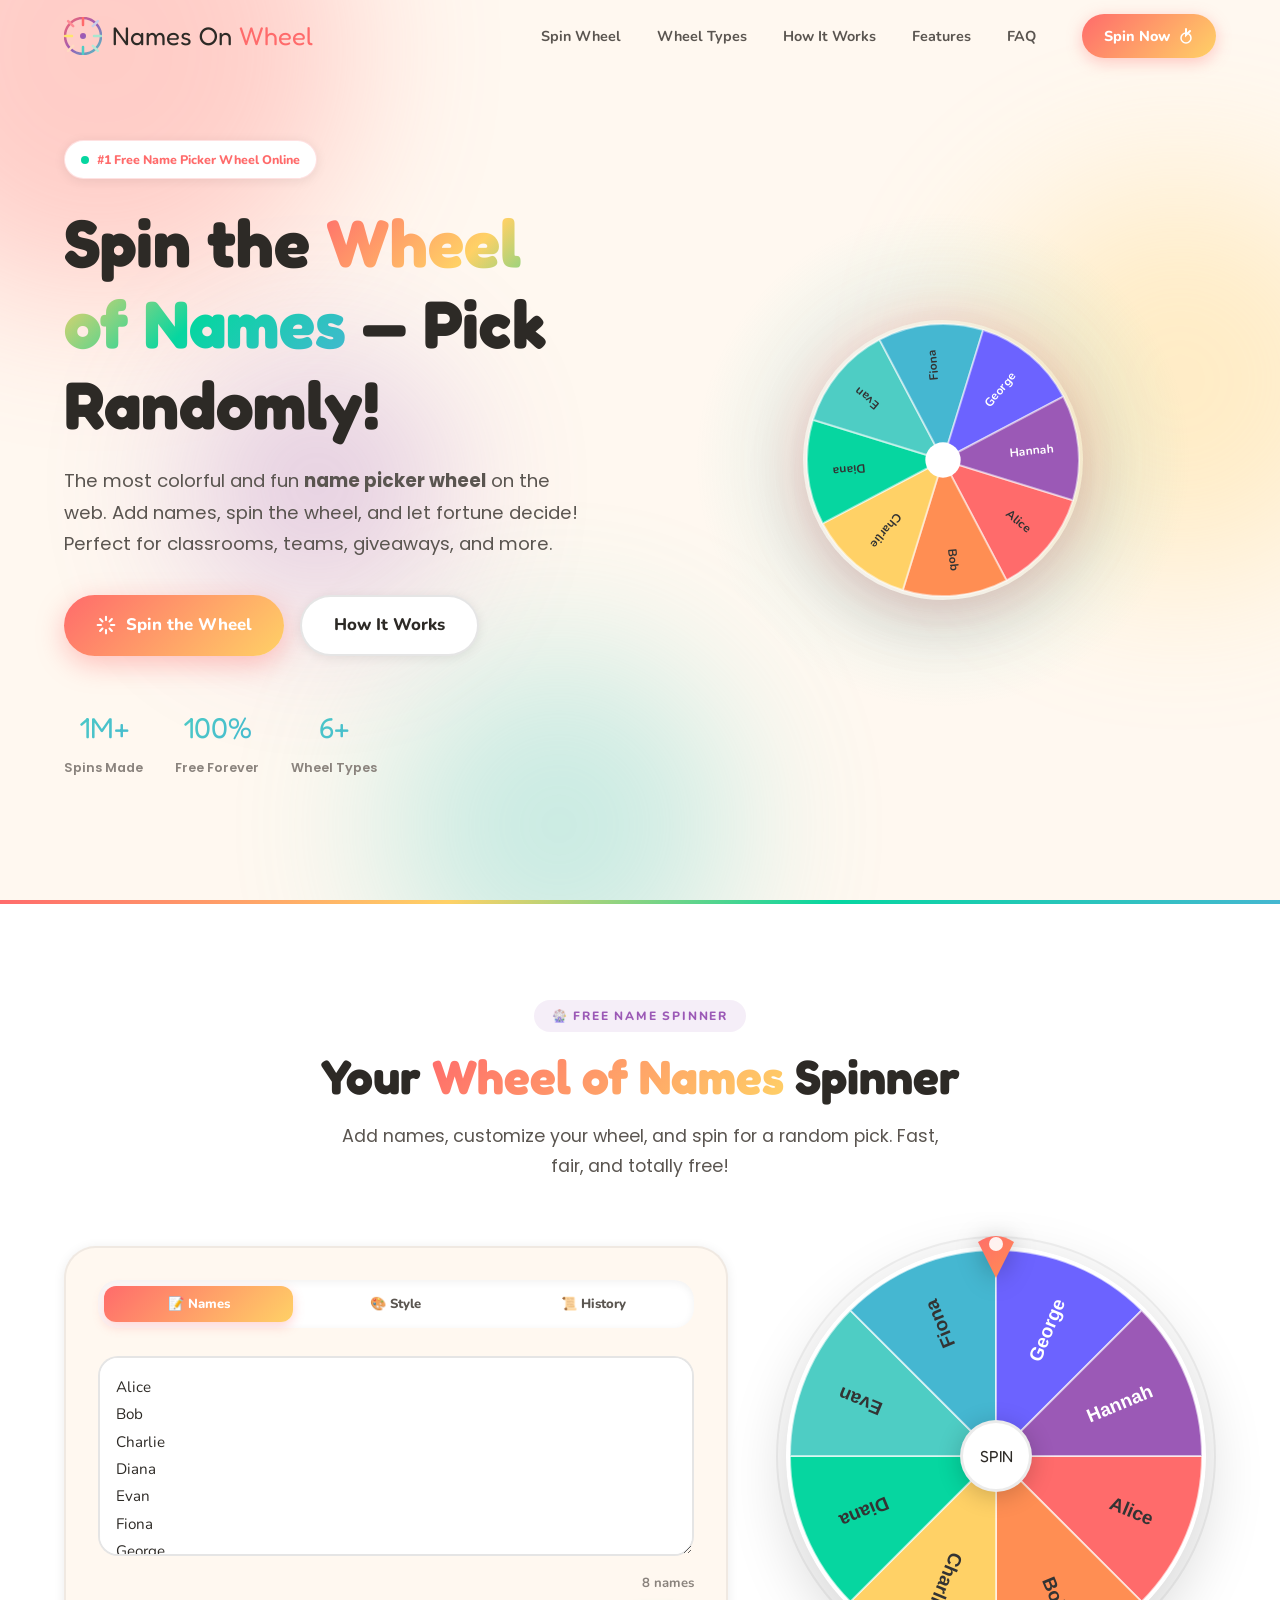
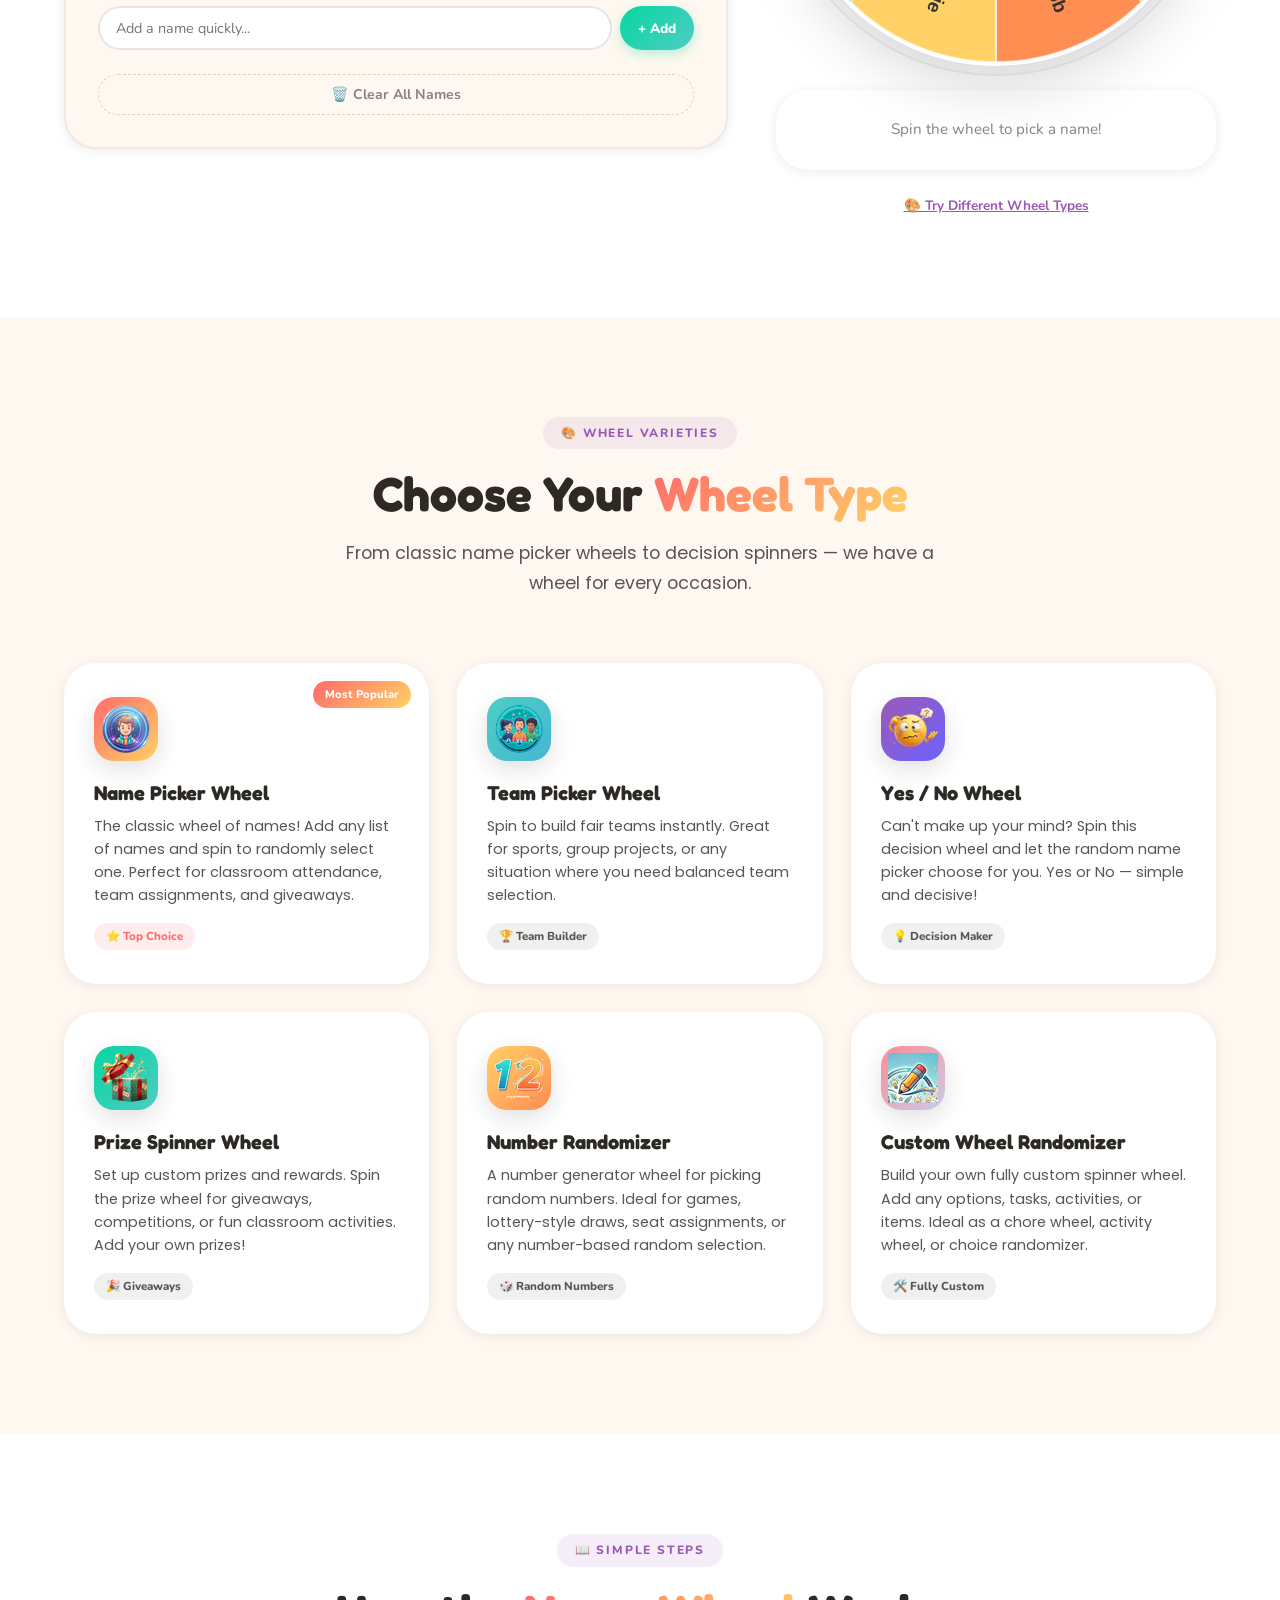
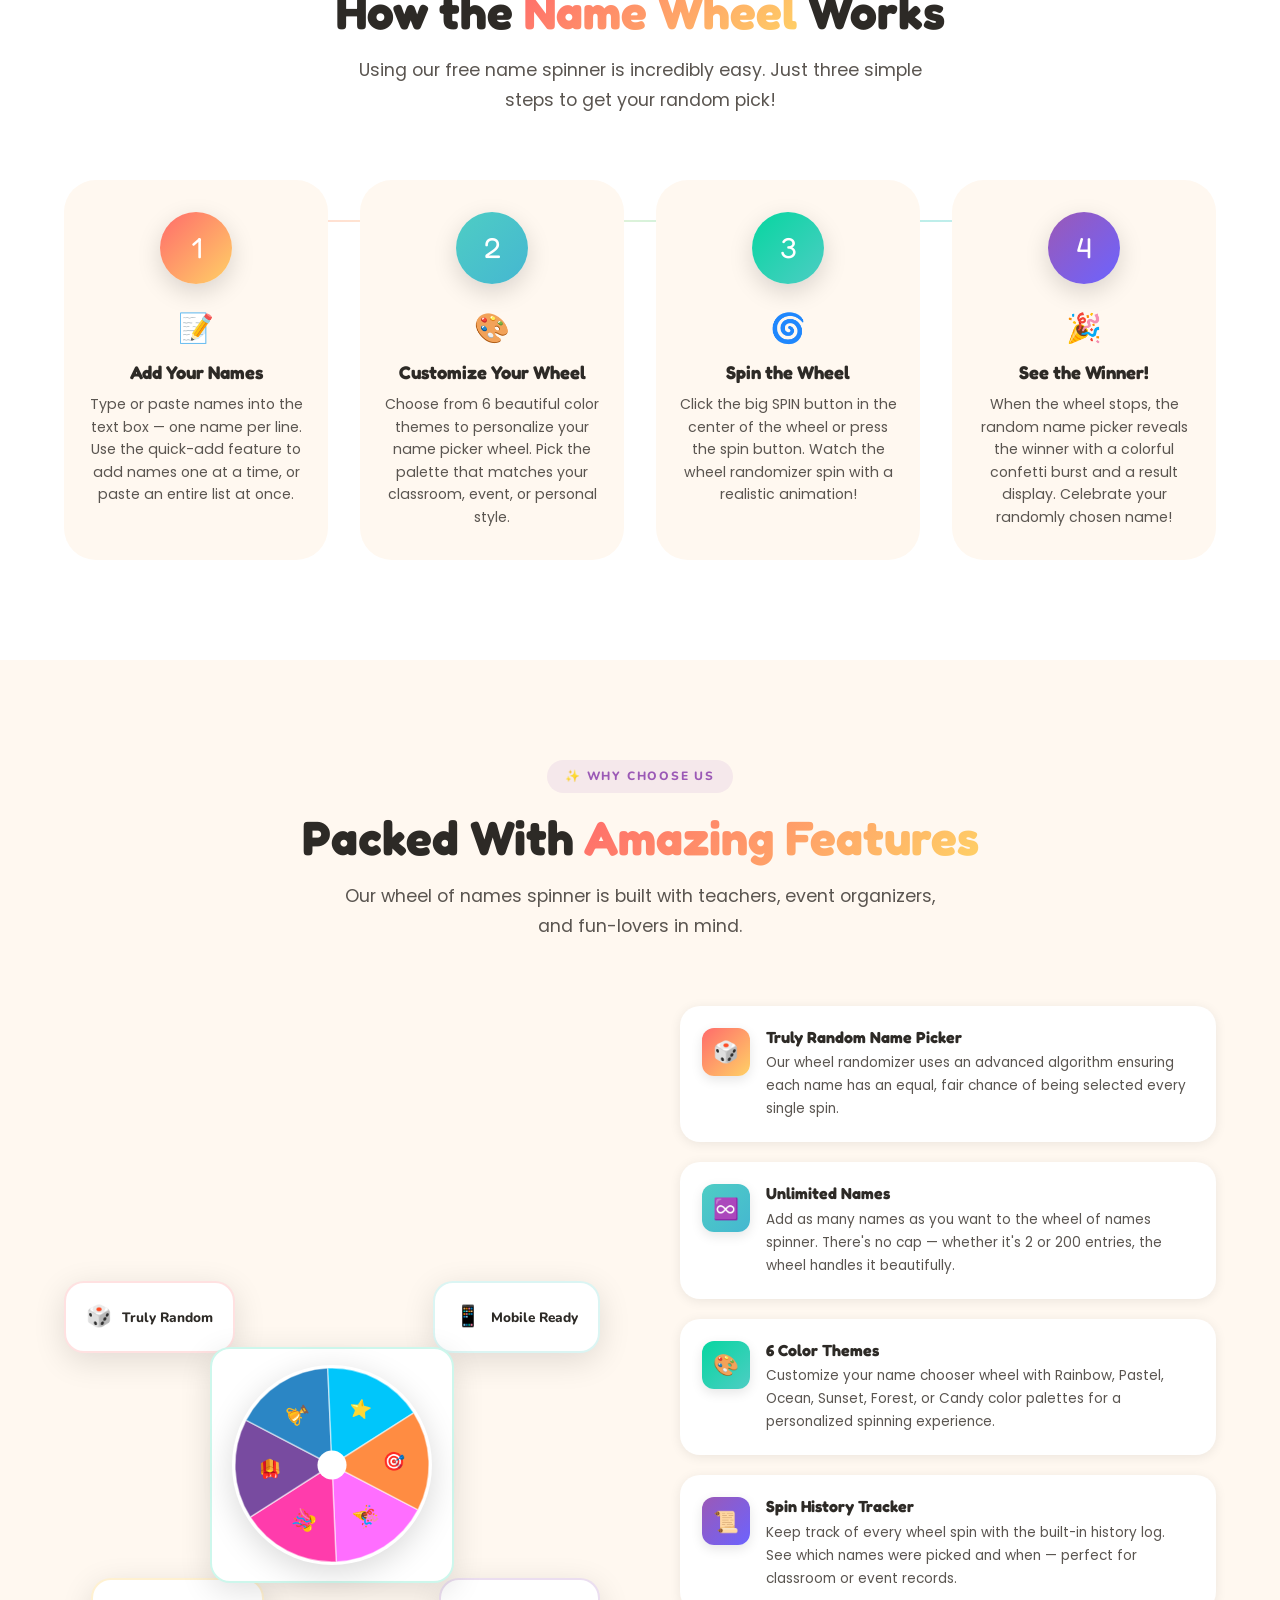
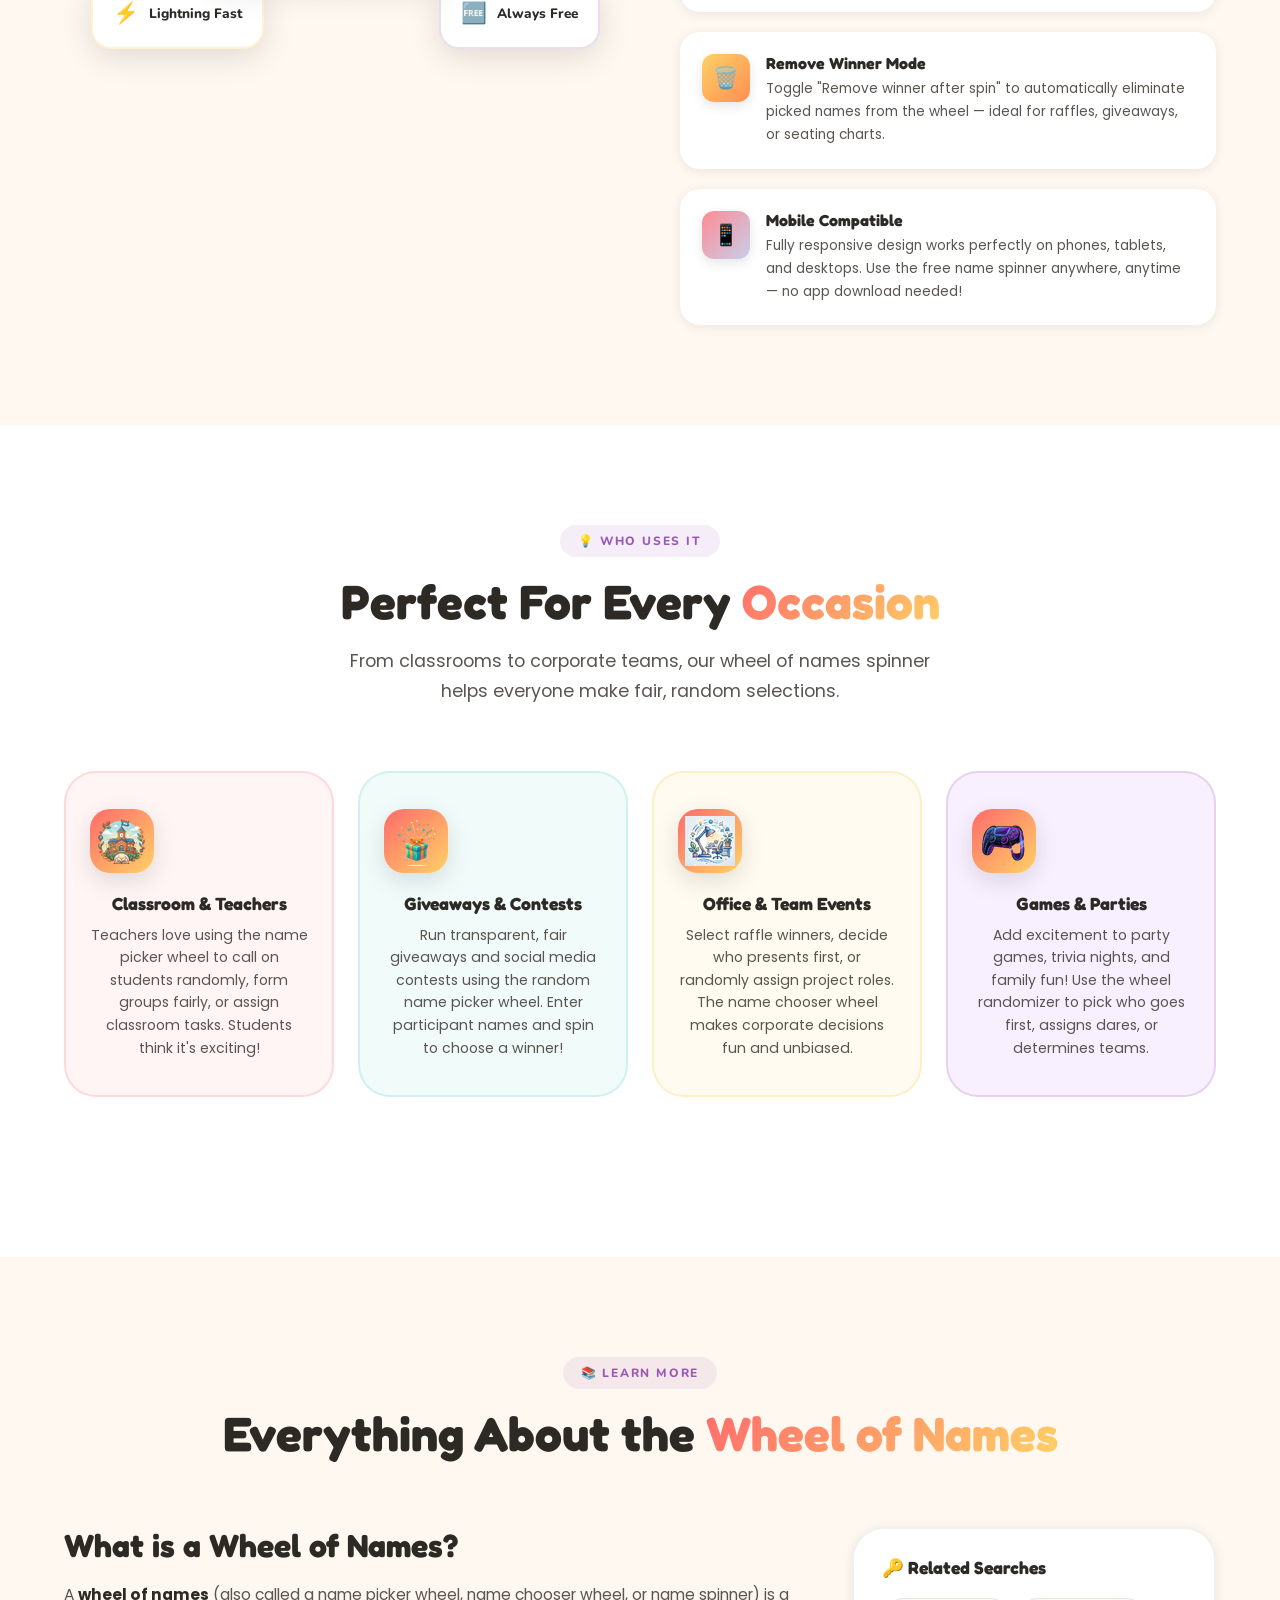
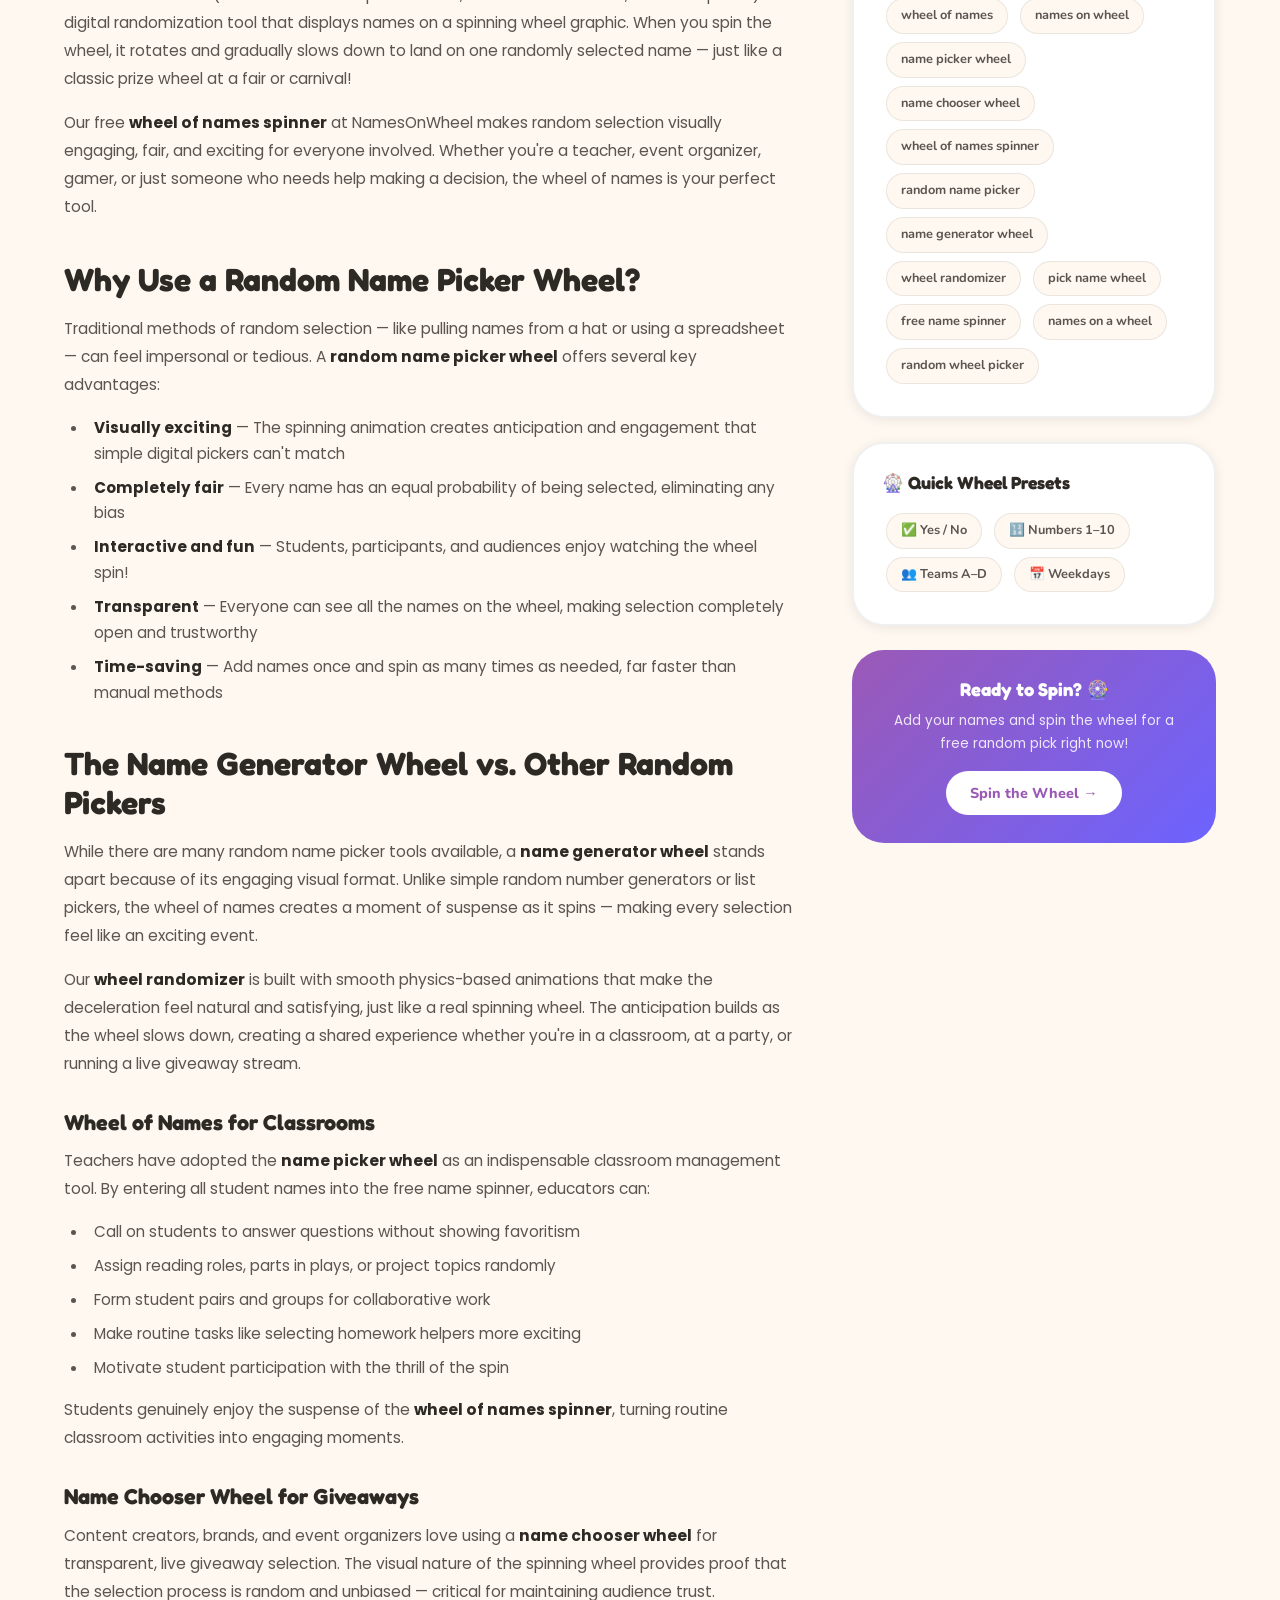
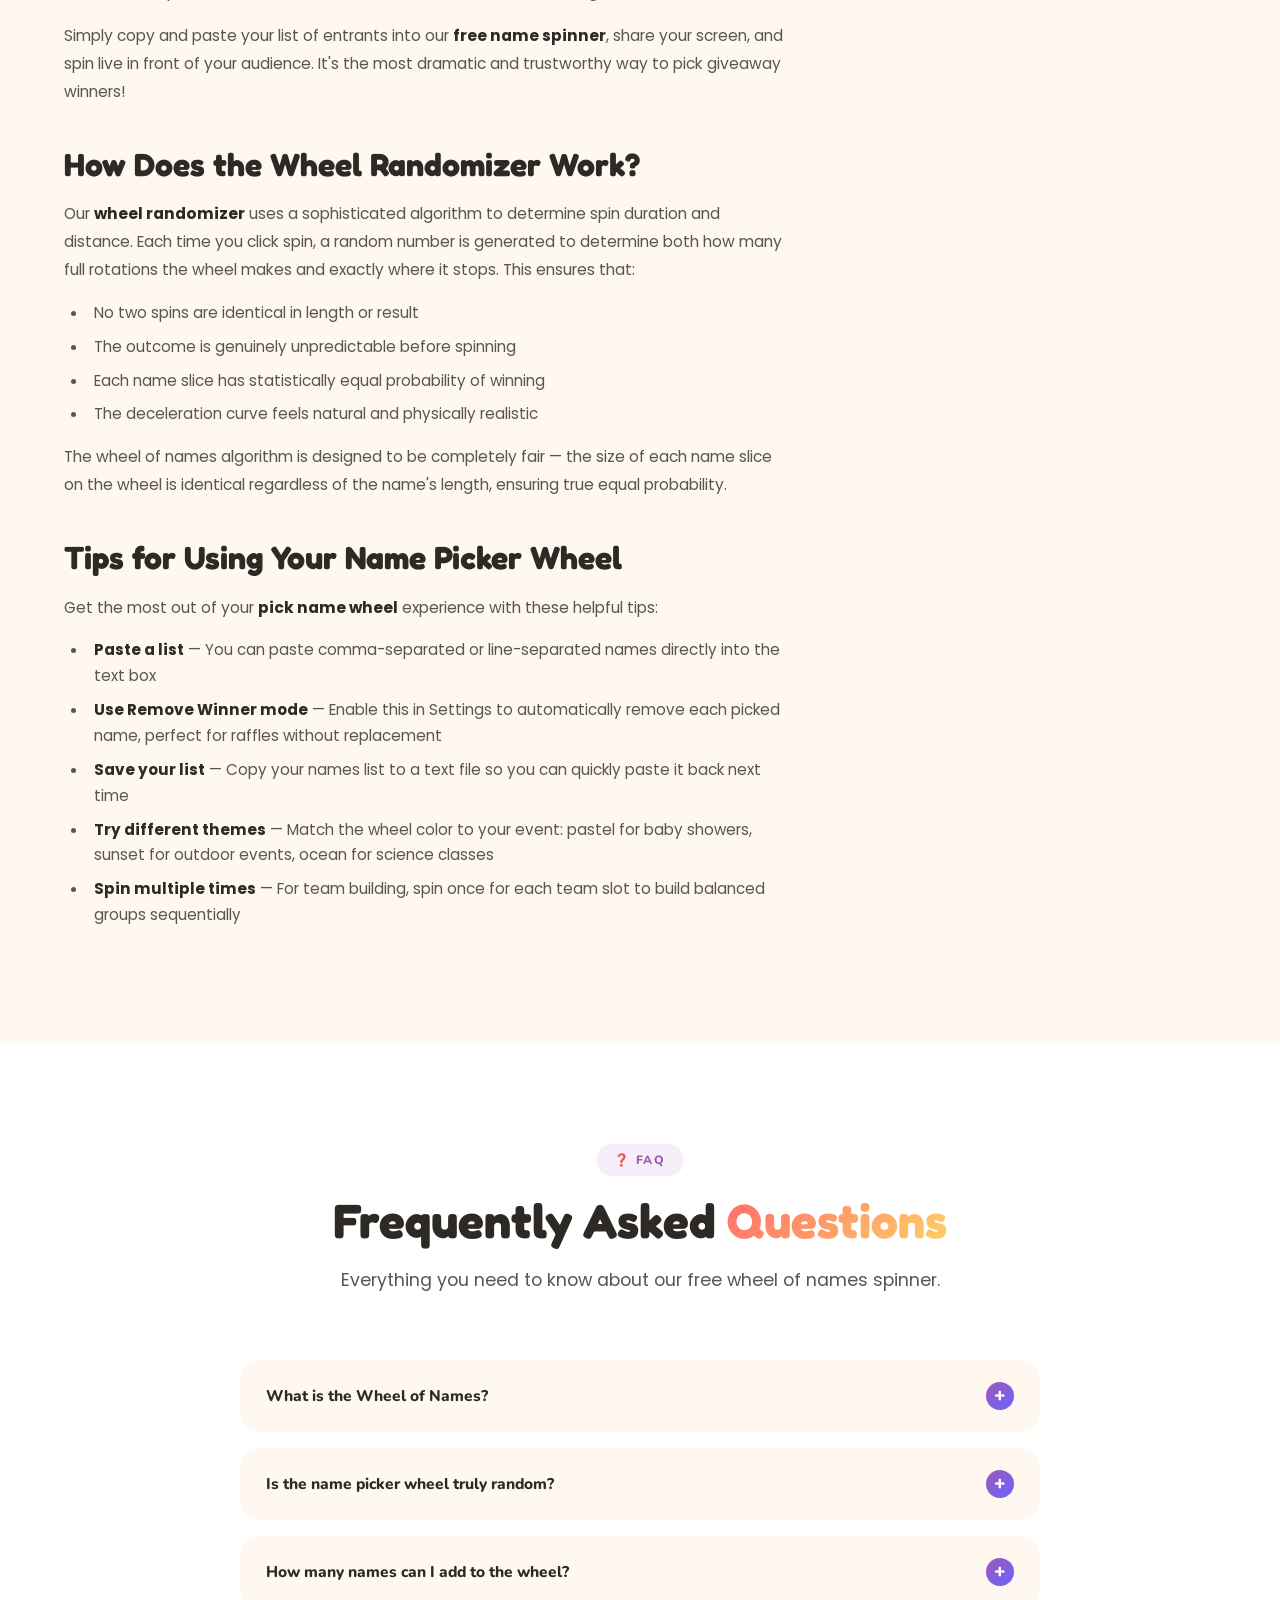
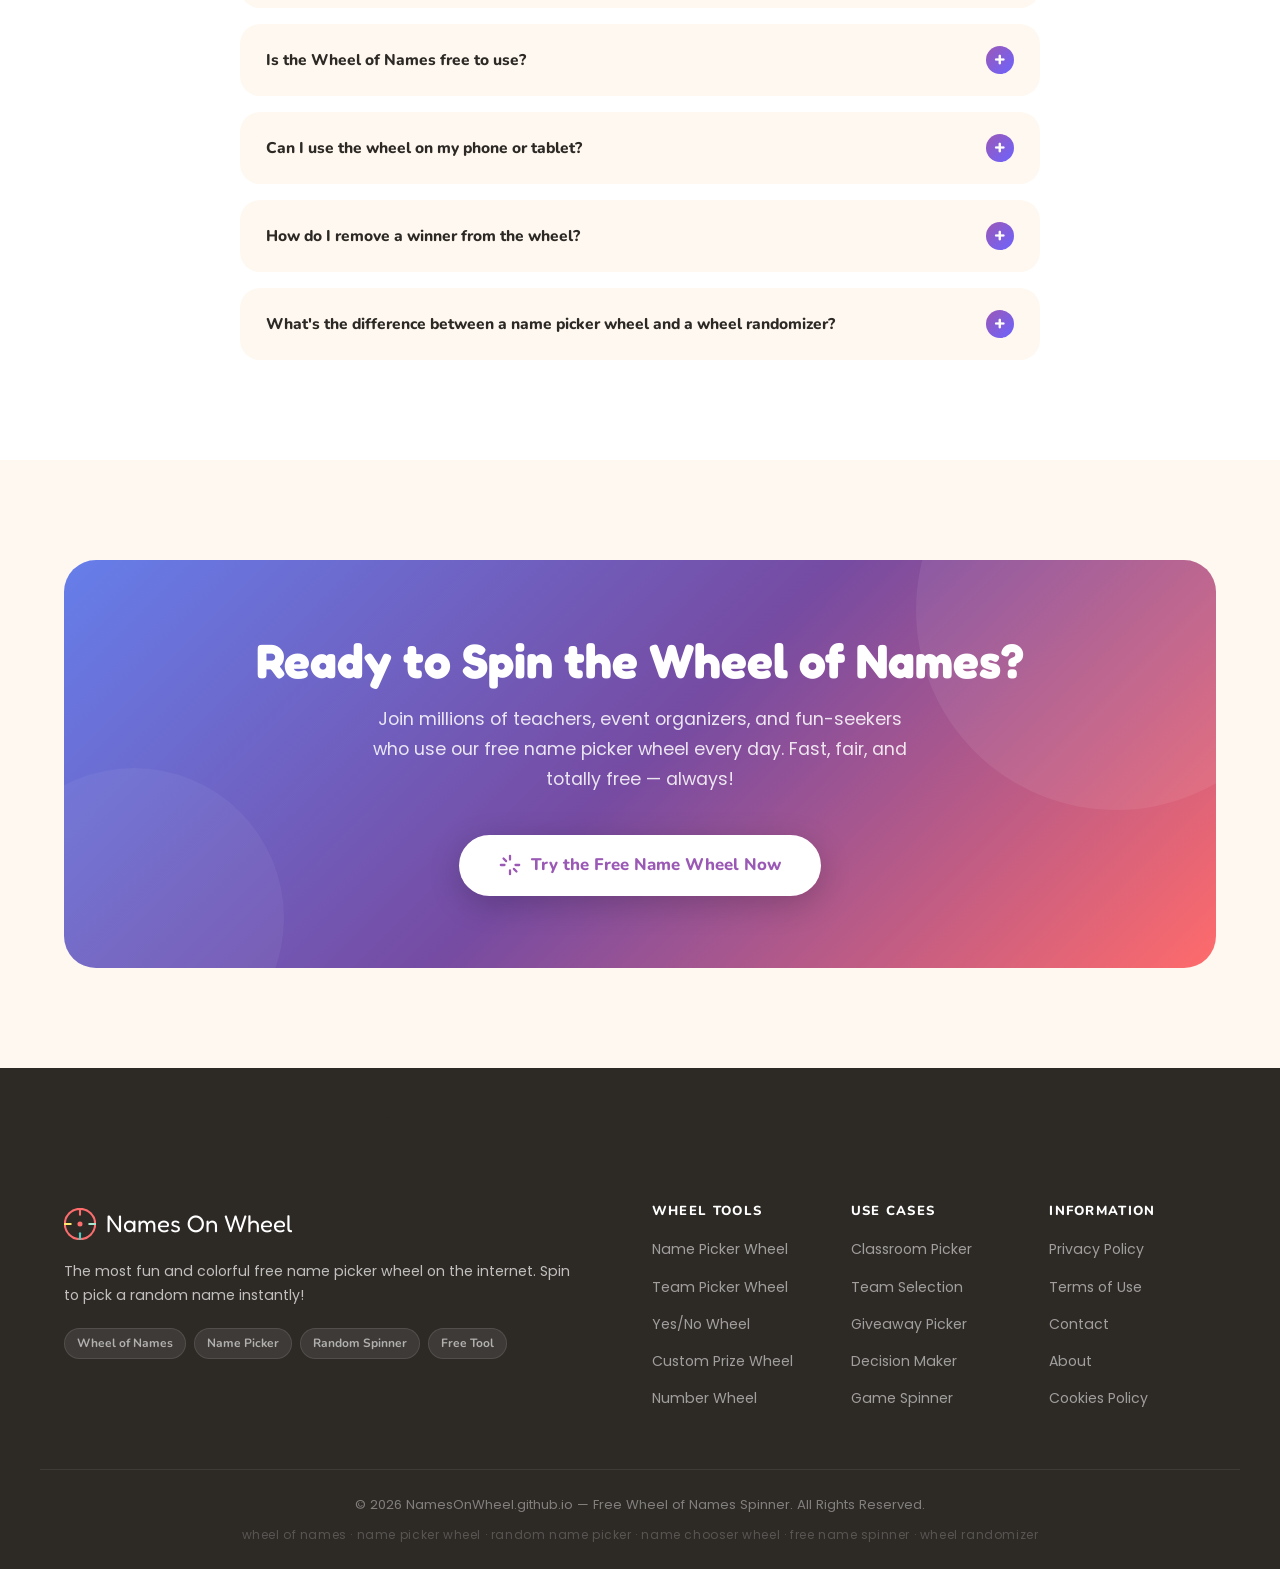
==== commit e99258a6: "Update index.html" ====
--- a/index.html
+++ b/index.html
@@ -511,7 +511,7 @@
           </div>
           <div class="use-case-card" role="listitem" data-animate data-animate-delay="2">
             <div class="card-icon" aria-hidden="true">
-  <img src="/images/giveaway.png" alt="giveaway box" class="card-logo-img">
+  <img src="/images/box.png" alt="giveaway box" class="card-logo-img">
 </div>
             <h3>Giveaways & Contests</h3>
             <p>Run transparent, fair giveaways and social media contests using the random name picker wheel. Enter participant names and spin to choose a winner!</p>
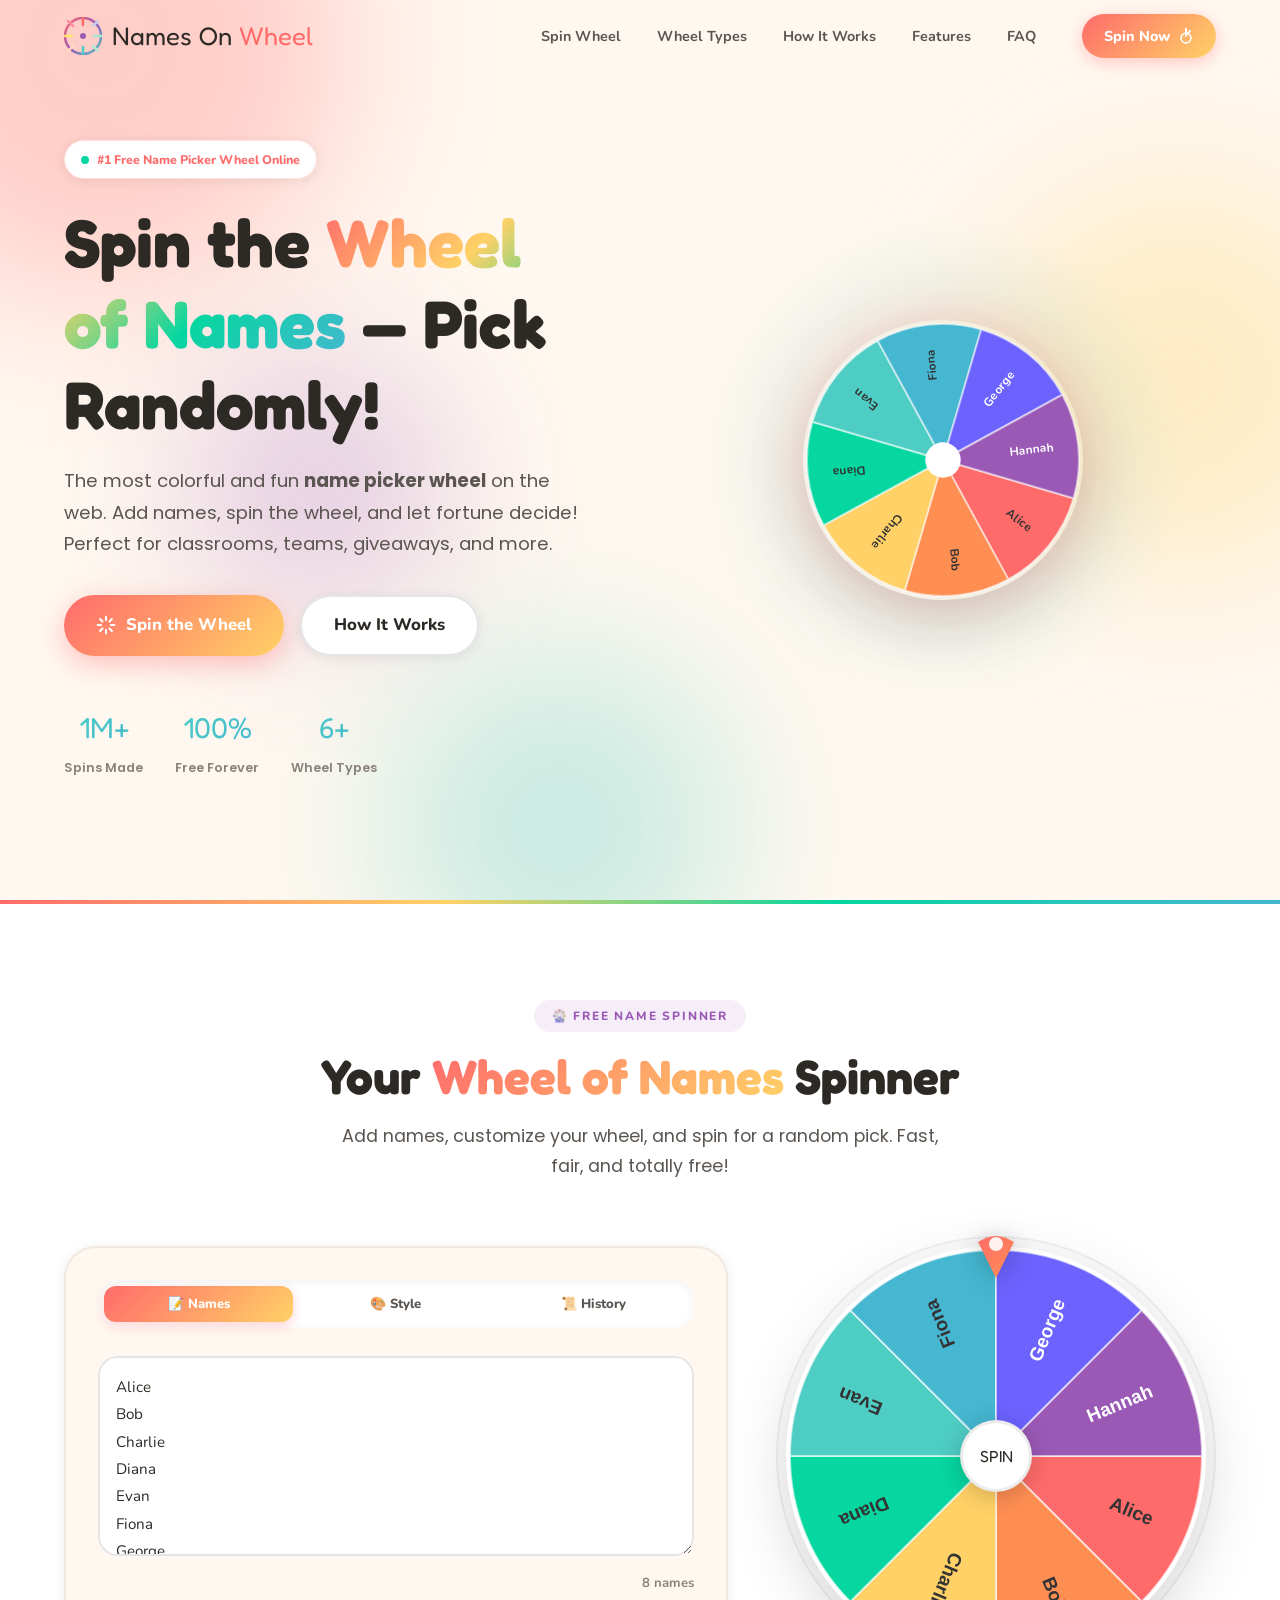
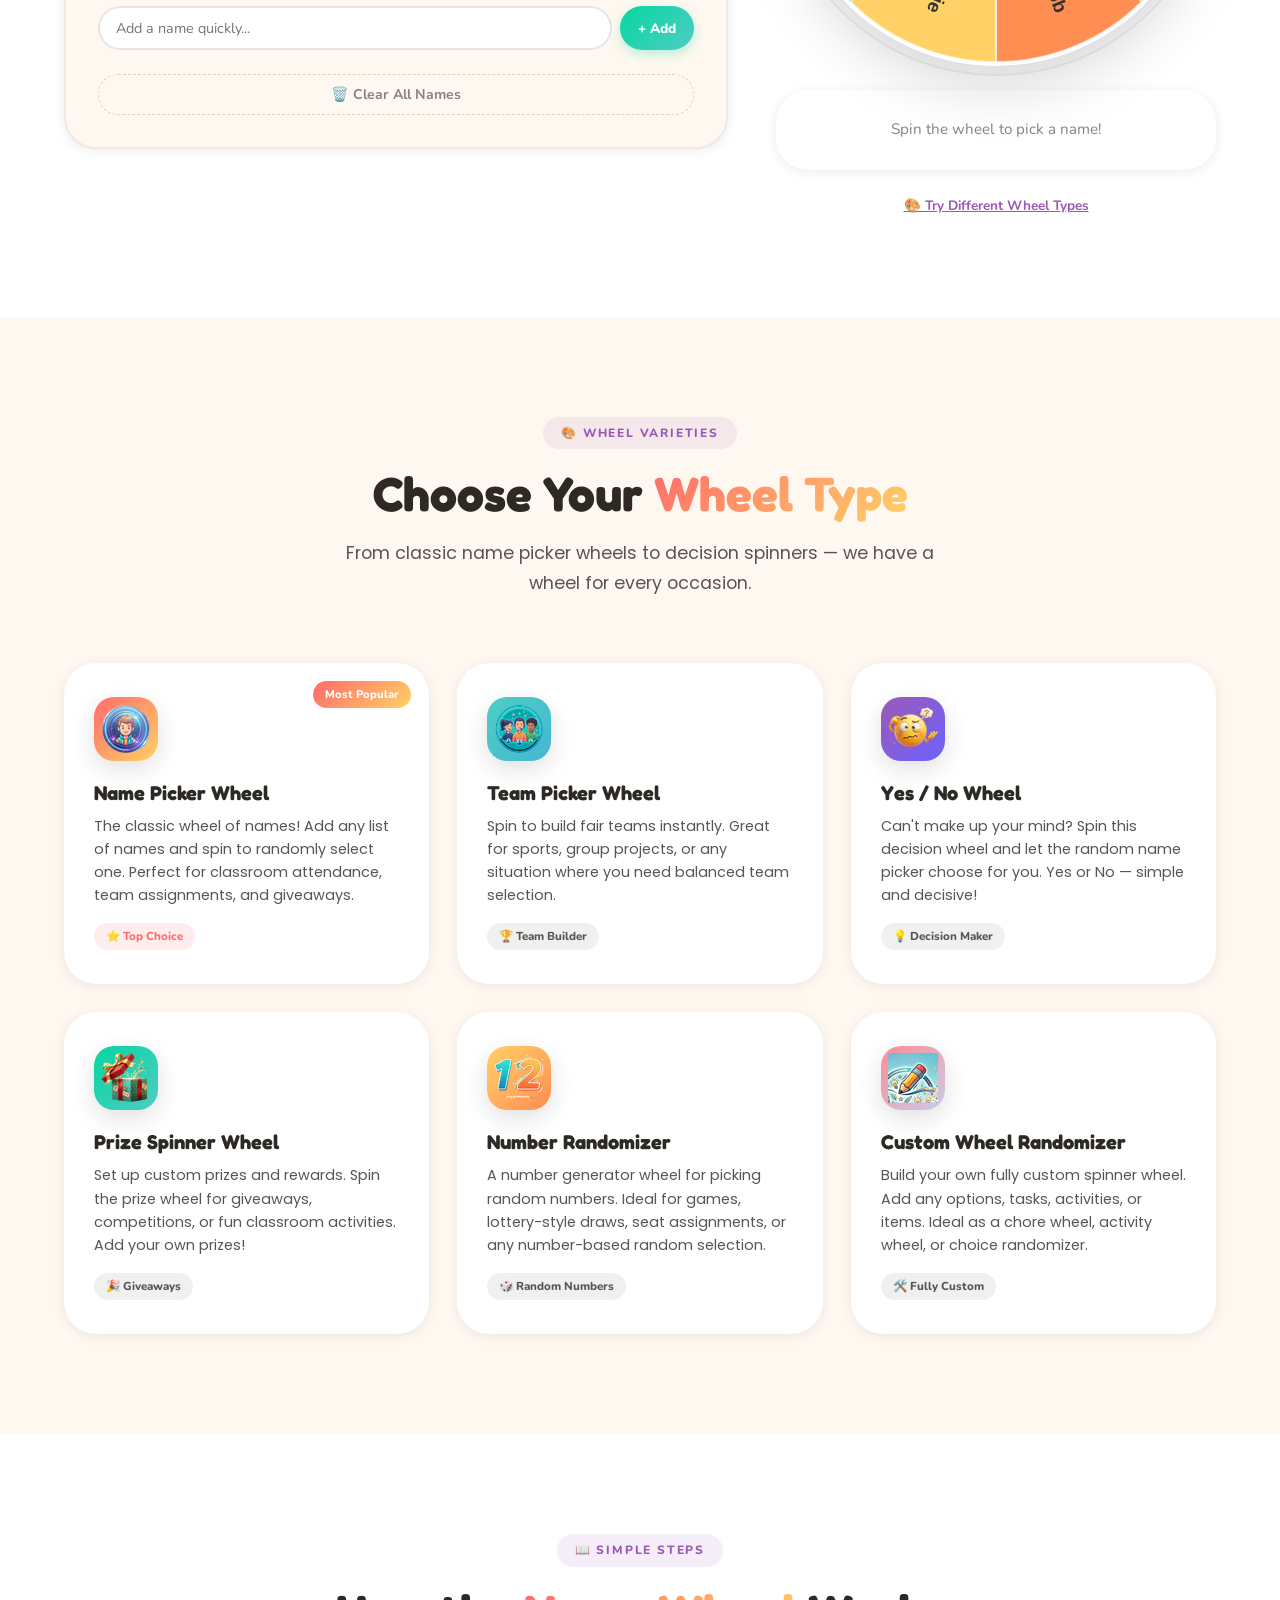
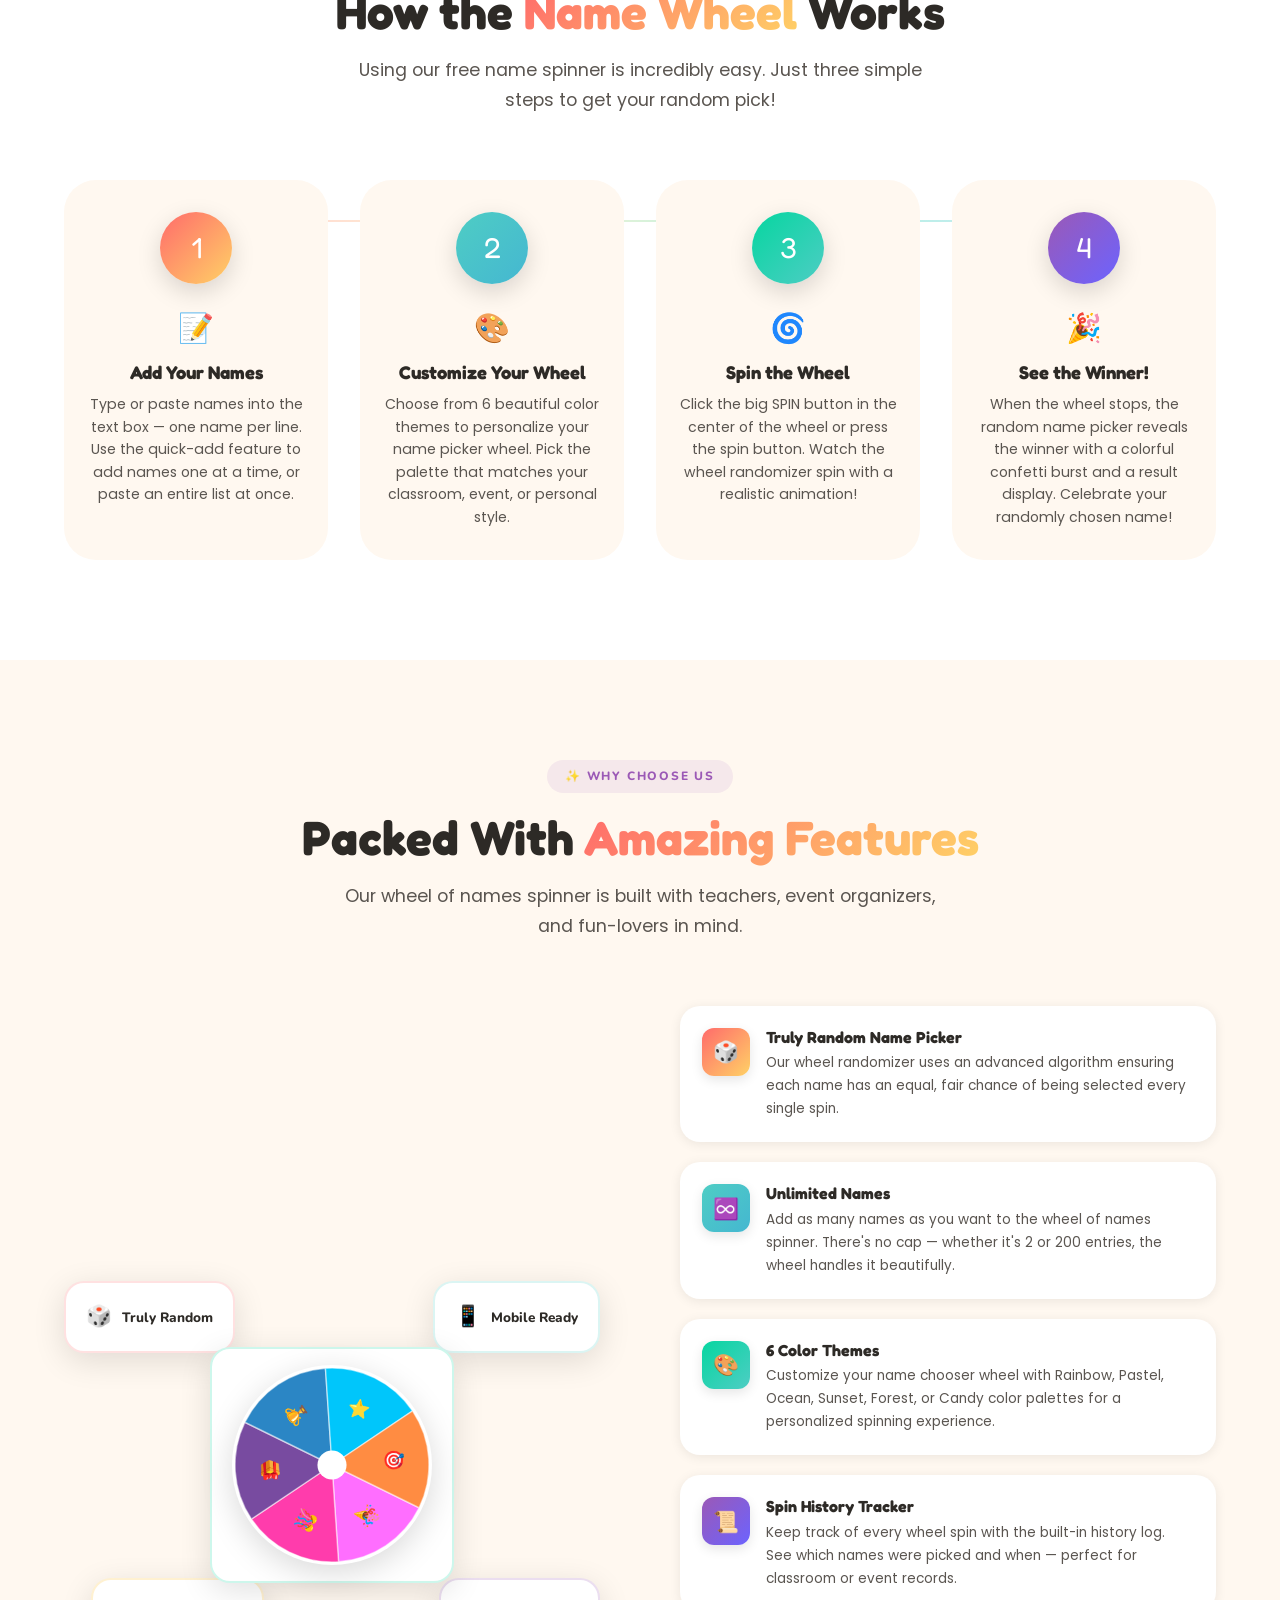
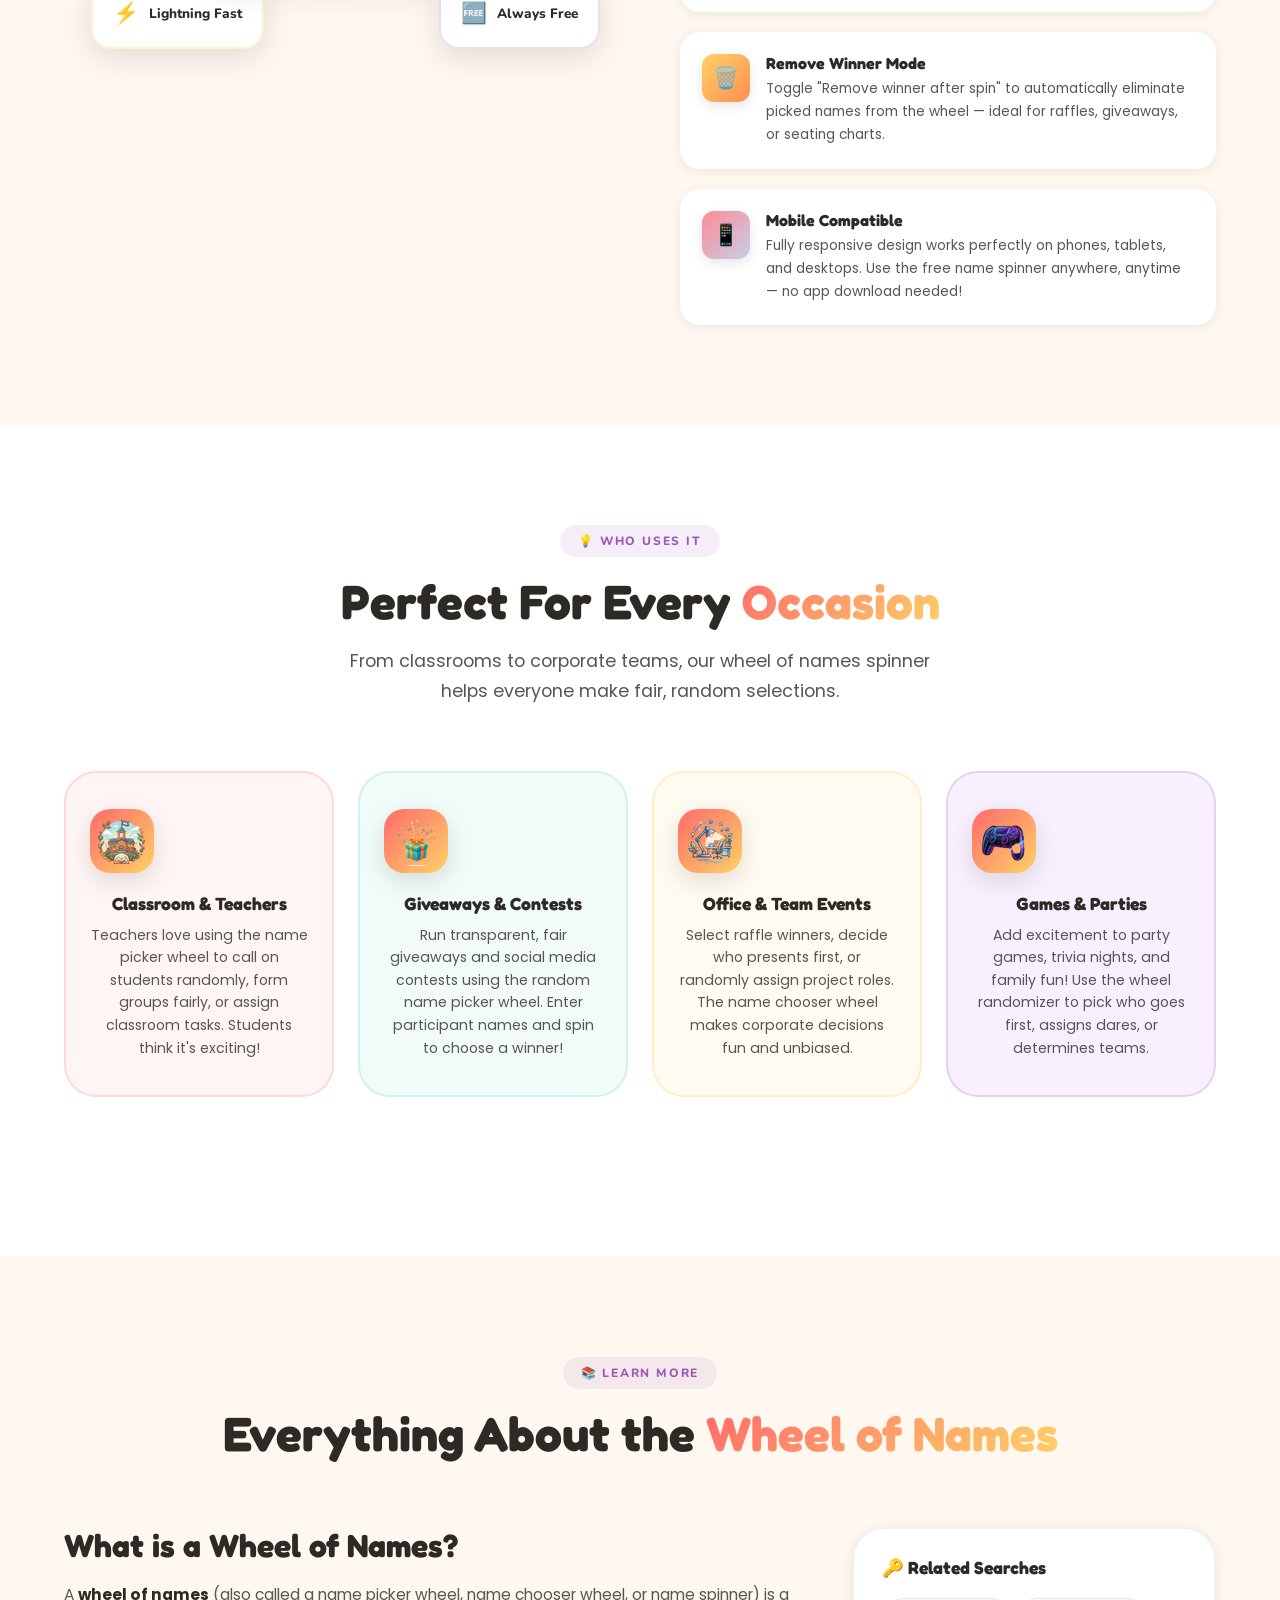
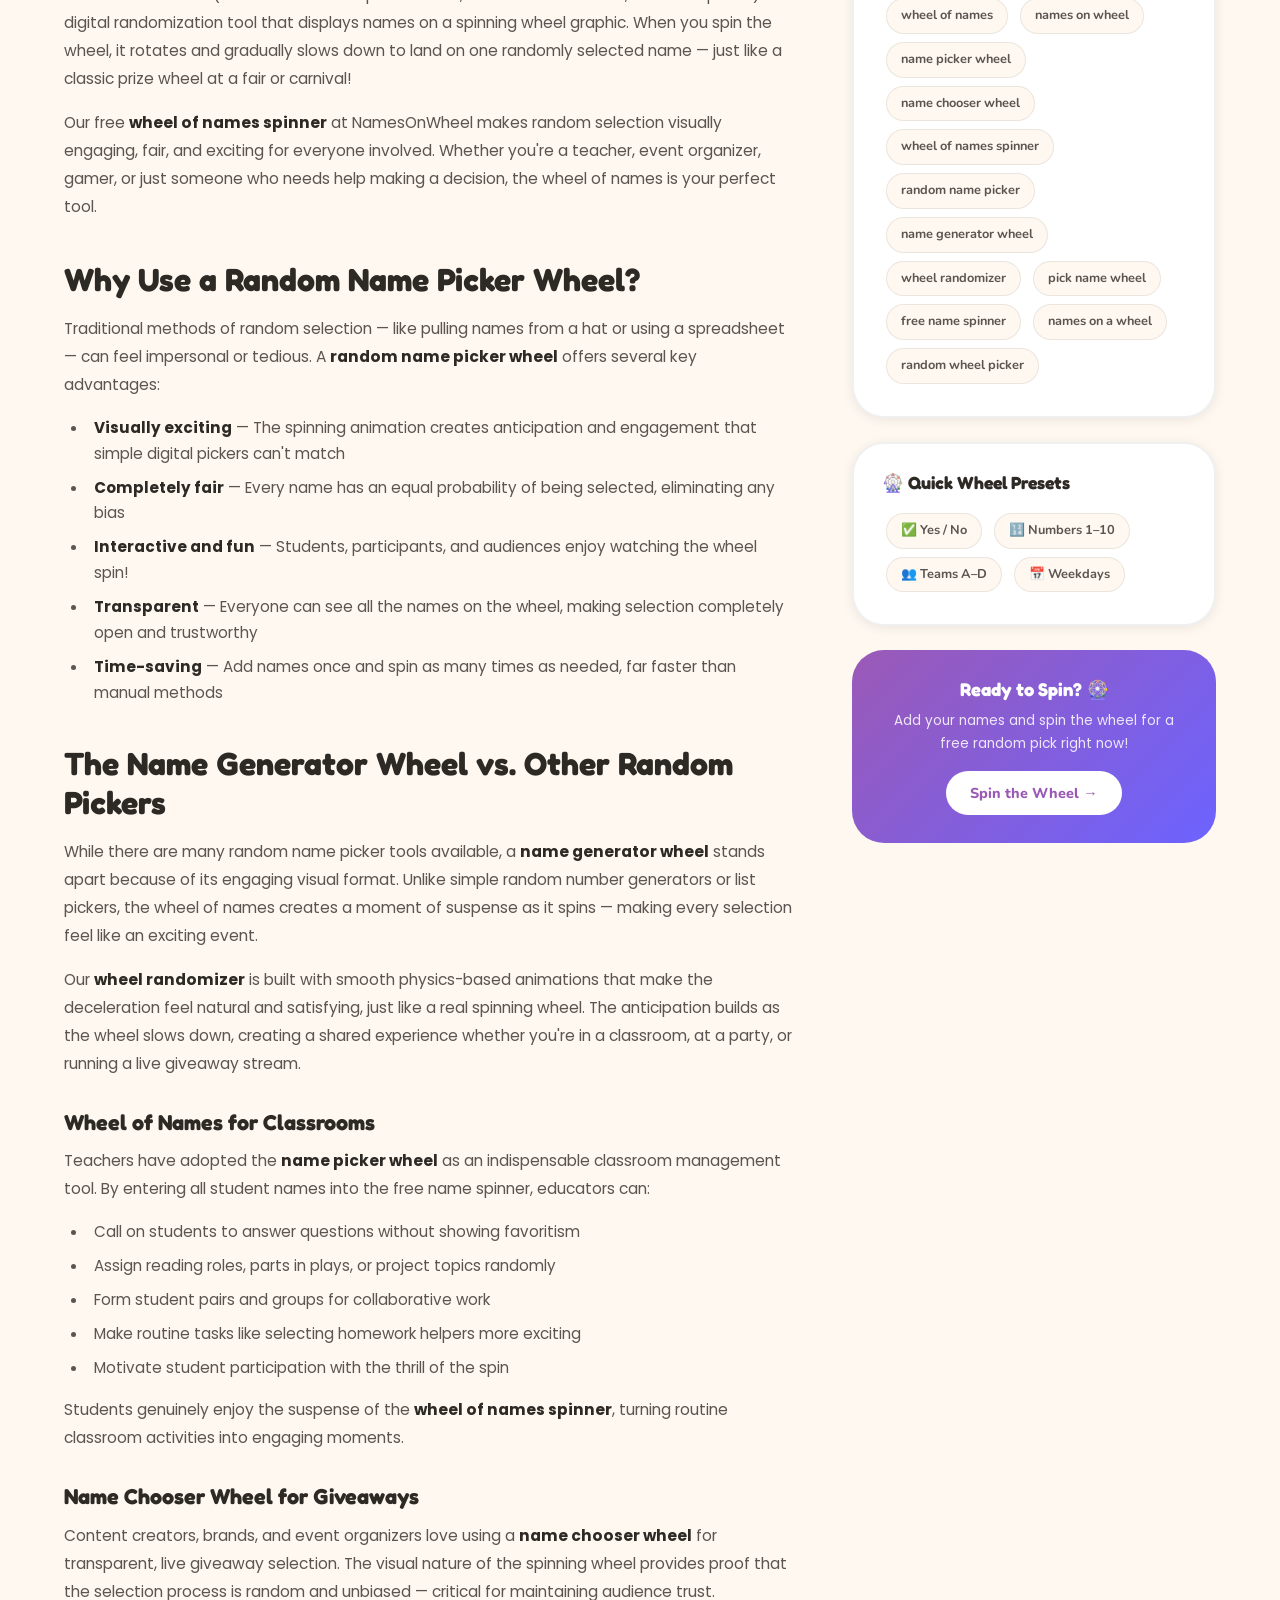
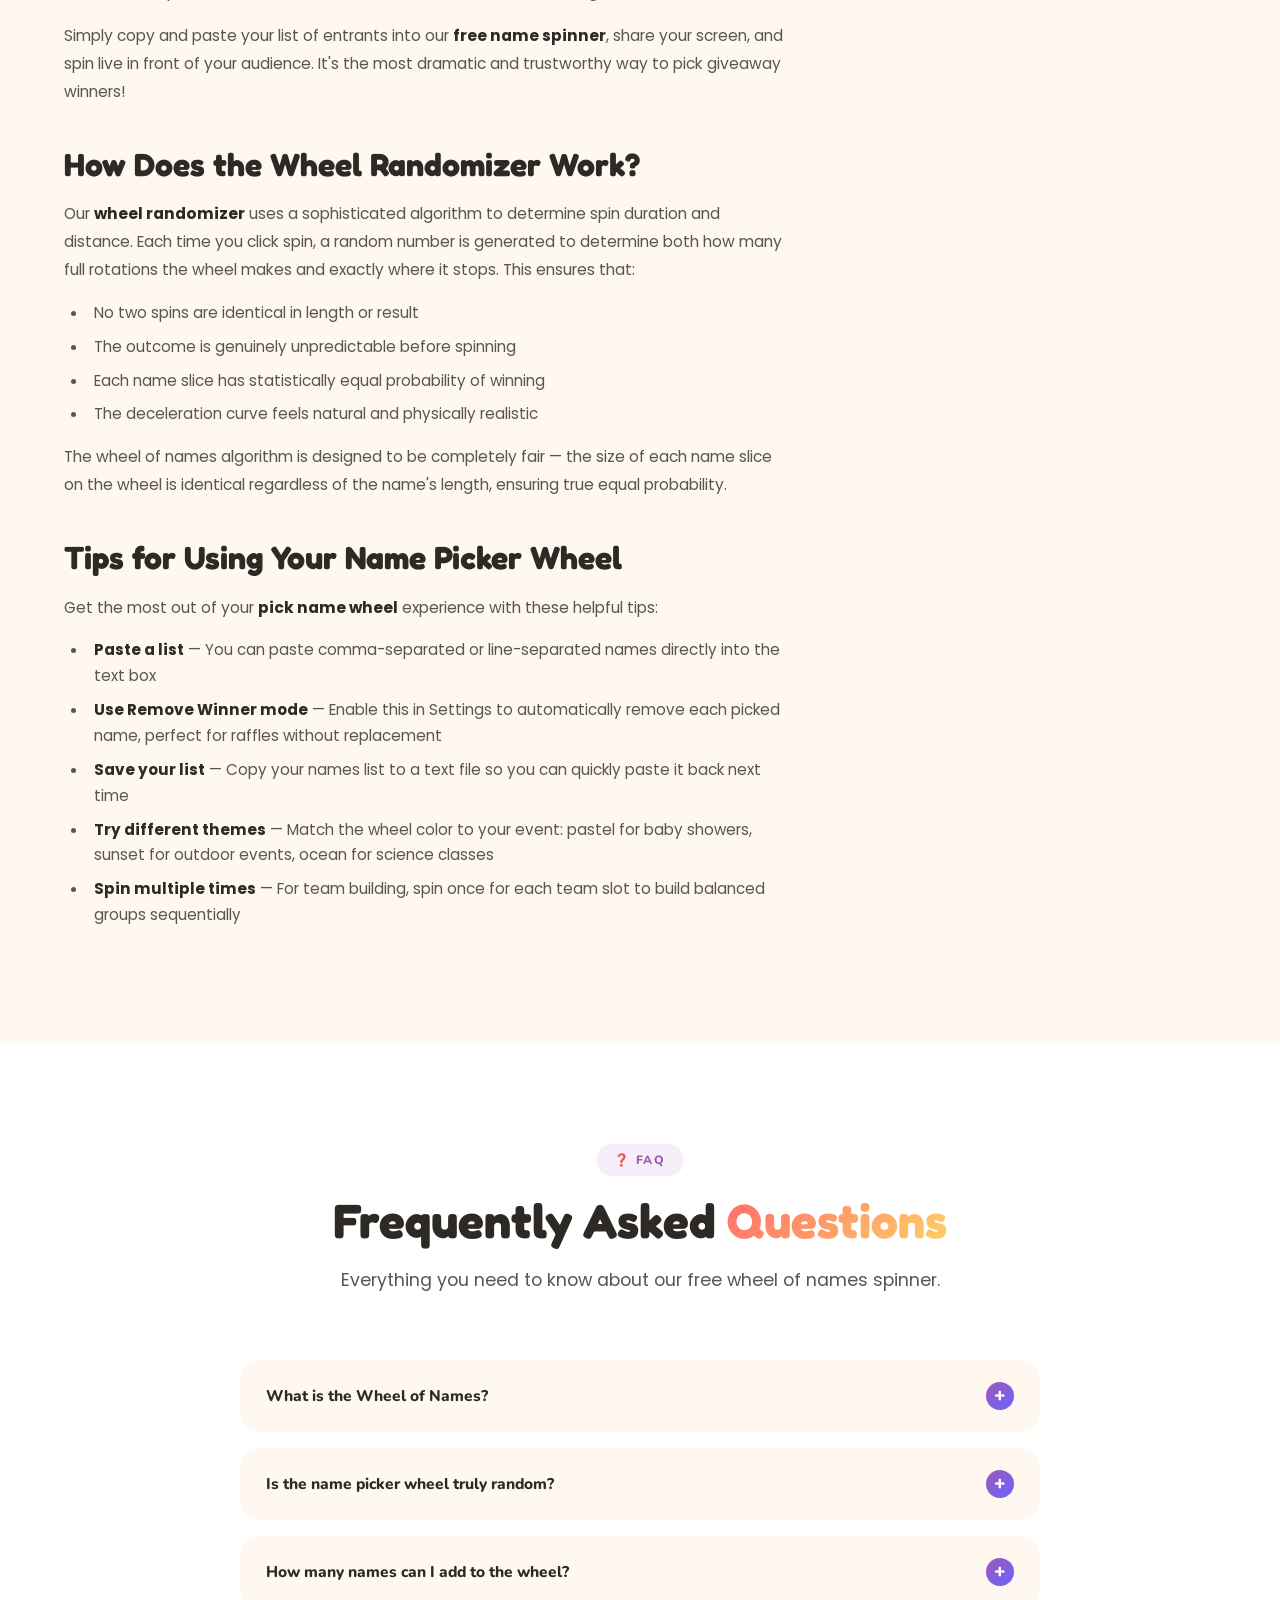
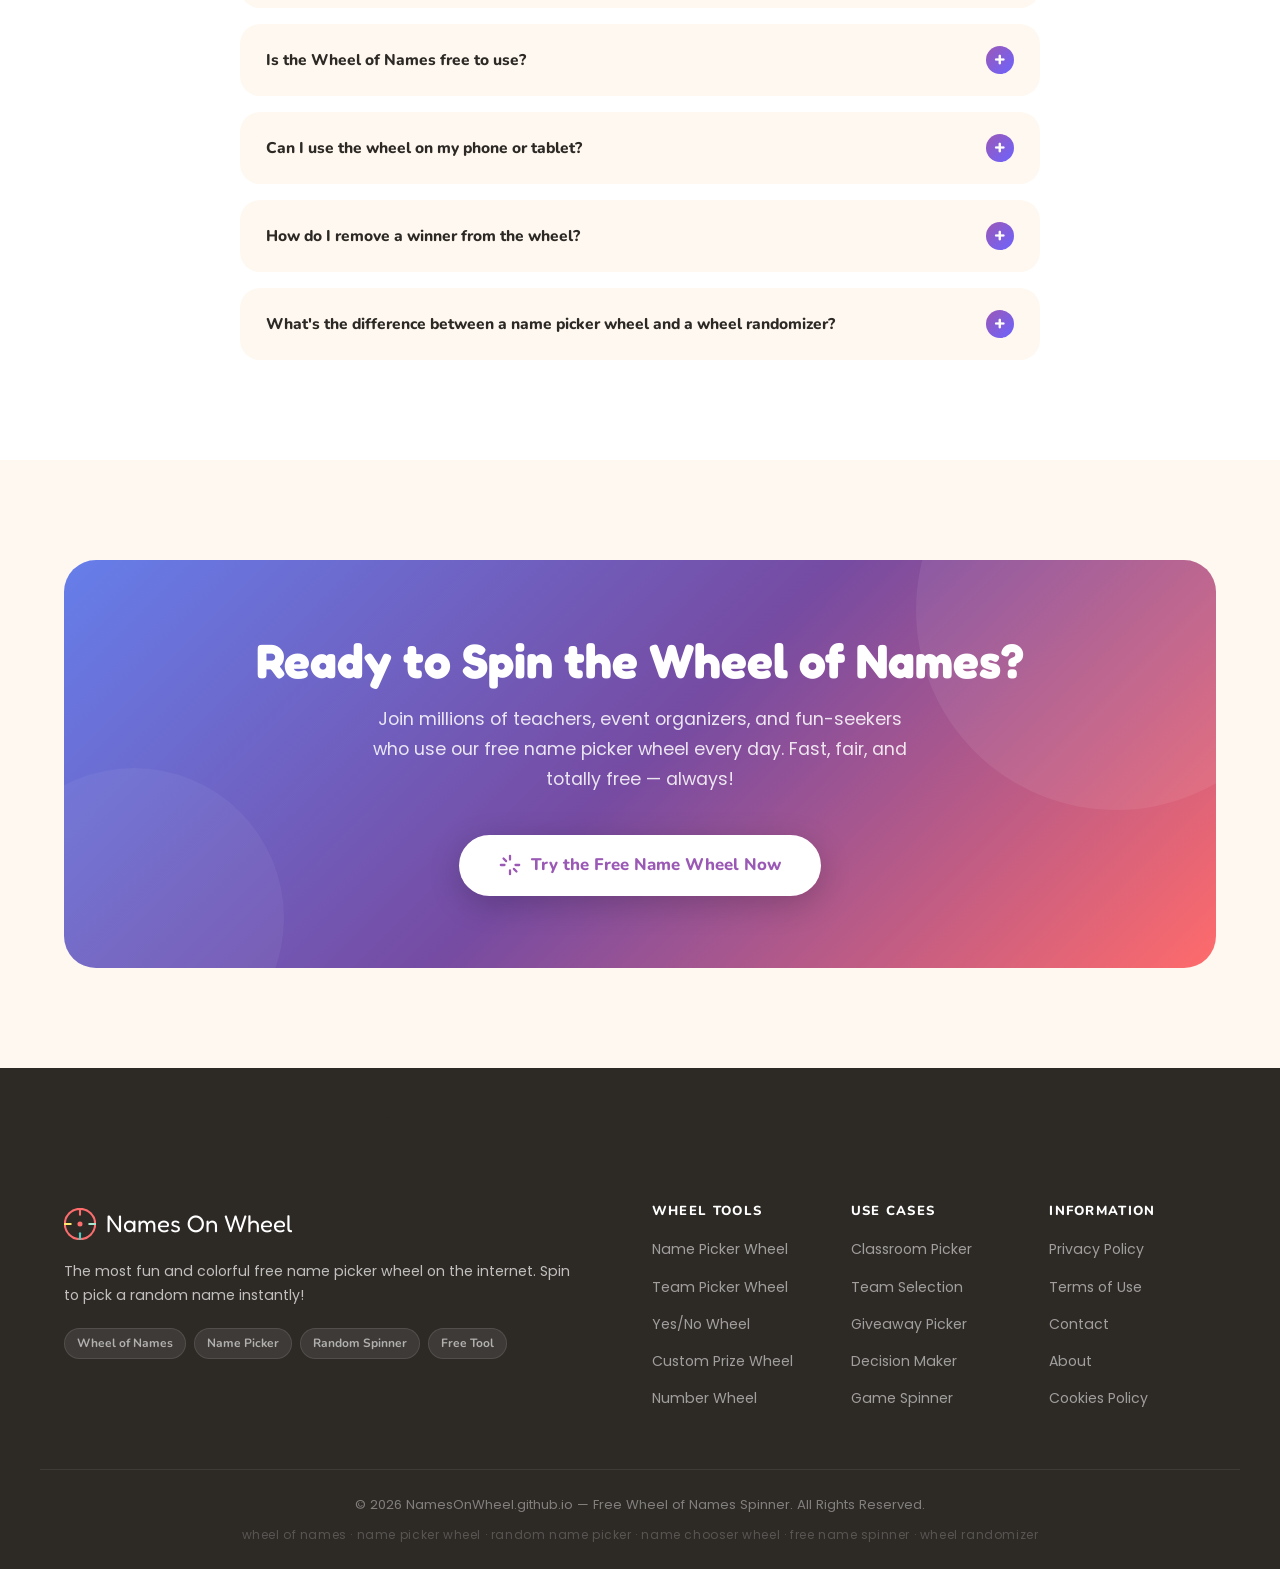
==== commit 85a7fe63: "Update index.html" ====
--- a/index.html
+++ b/index.html
@@ -1,6 +1,15 @@
 <!DOCTYPE html>
 <html lang="en">
 <head>
+  <!-- Google tag (gtag.js) -->
+<script async src="https://www.googletagmanager.com/gtag/js?id=G-HQKFV52VCJ"></script>
+<script>
+  window.dataLayer = window.dataLayer || [];
+  function gtag(){dataLayer.push(arguments);}
+  gtag('js', new Date());
+
+  gtag('config', 'G-HQKFV52VCJ');
+</script>
   <meta charset="UTF-8">
   <meta name="viewport" content="width=device-width, initial-scale=1.0">
   <title>Wheel of Names – Free Name Picker Wheel Spinner | NamesOnWheel</title>
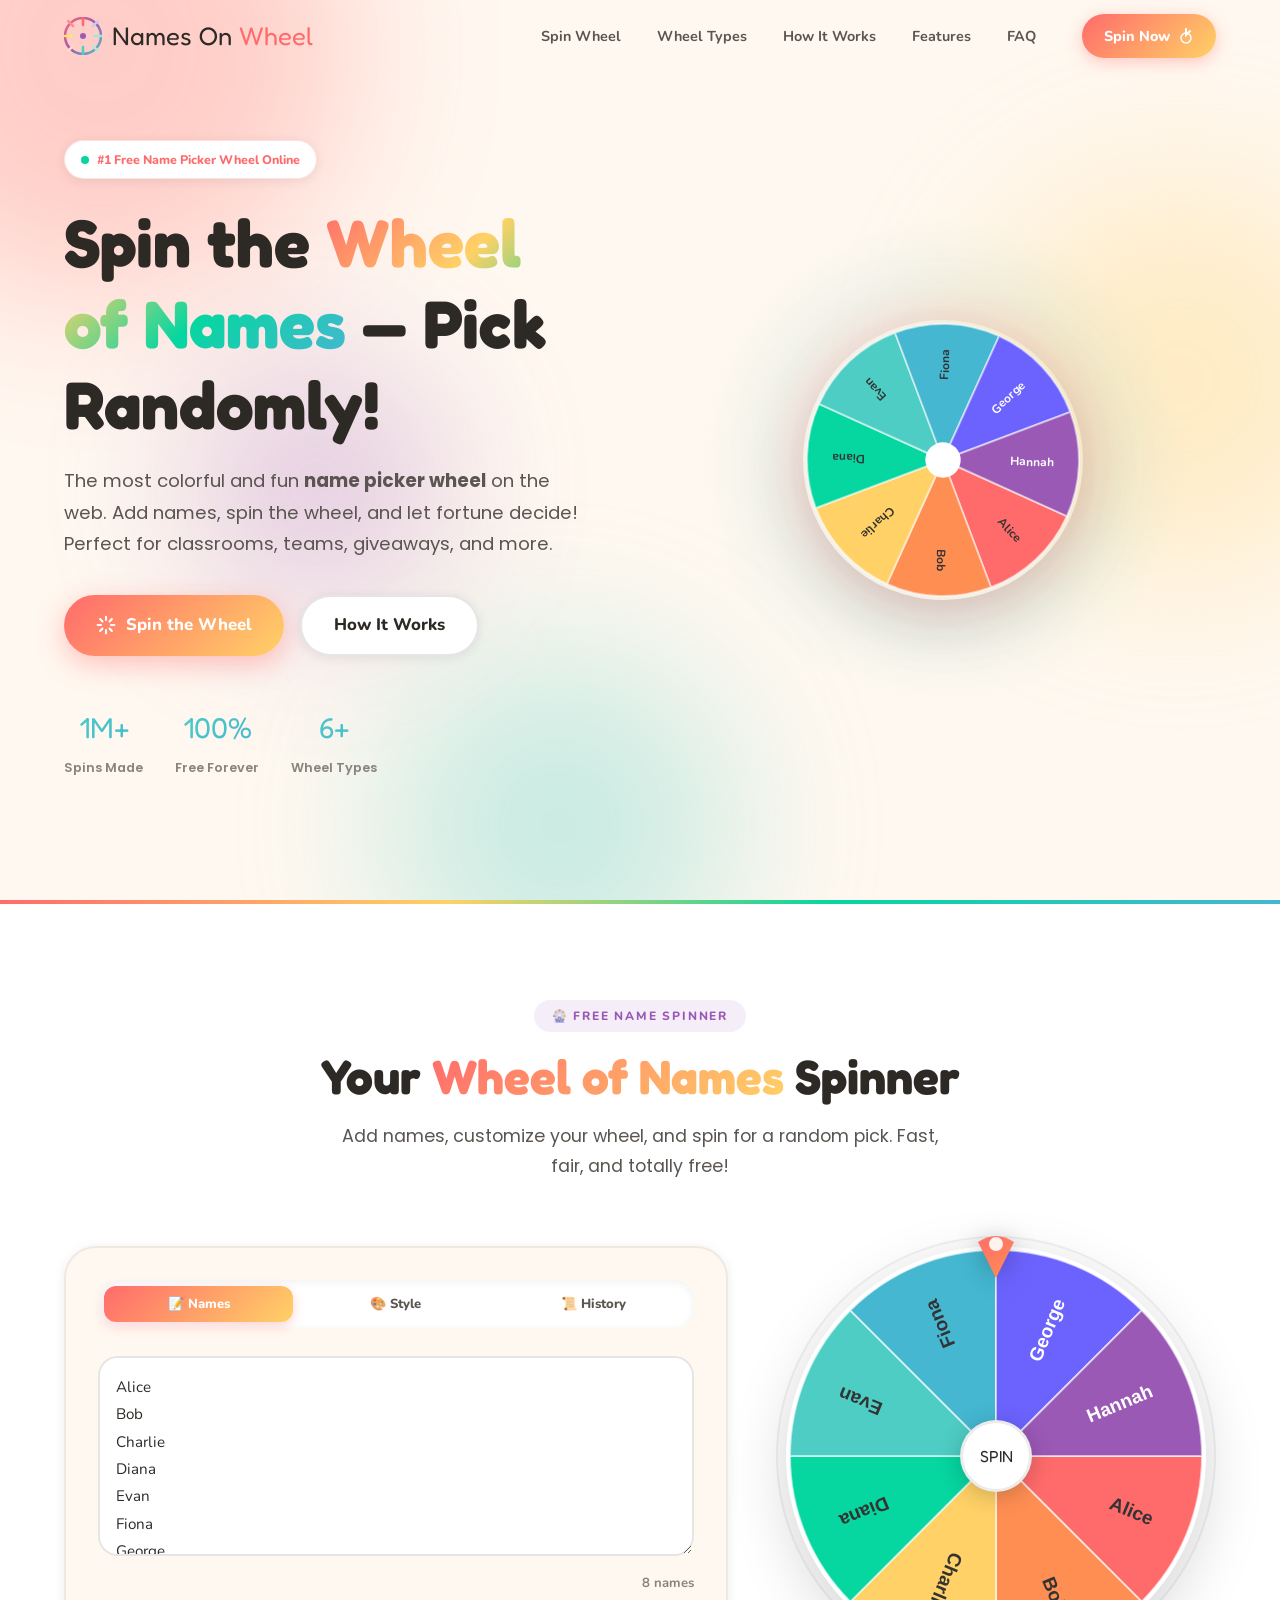
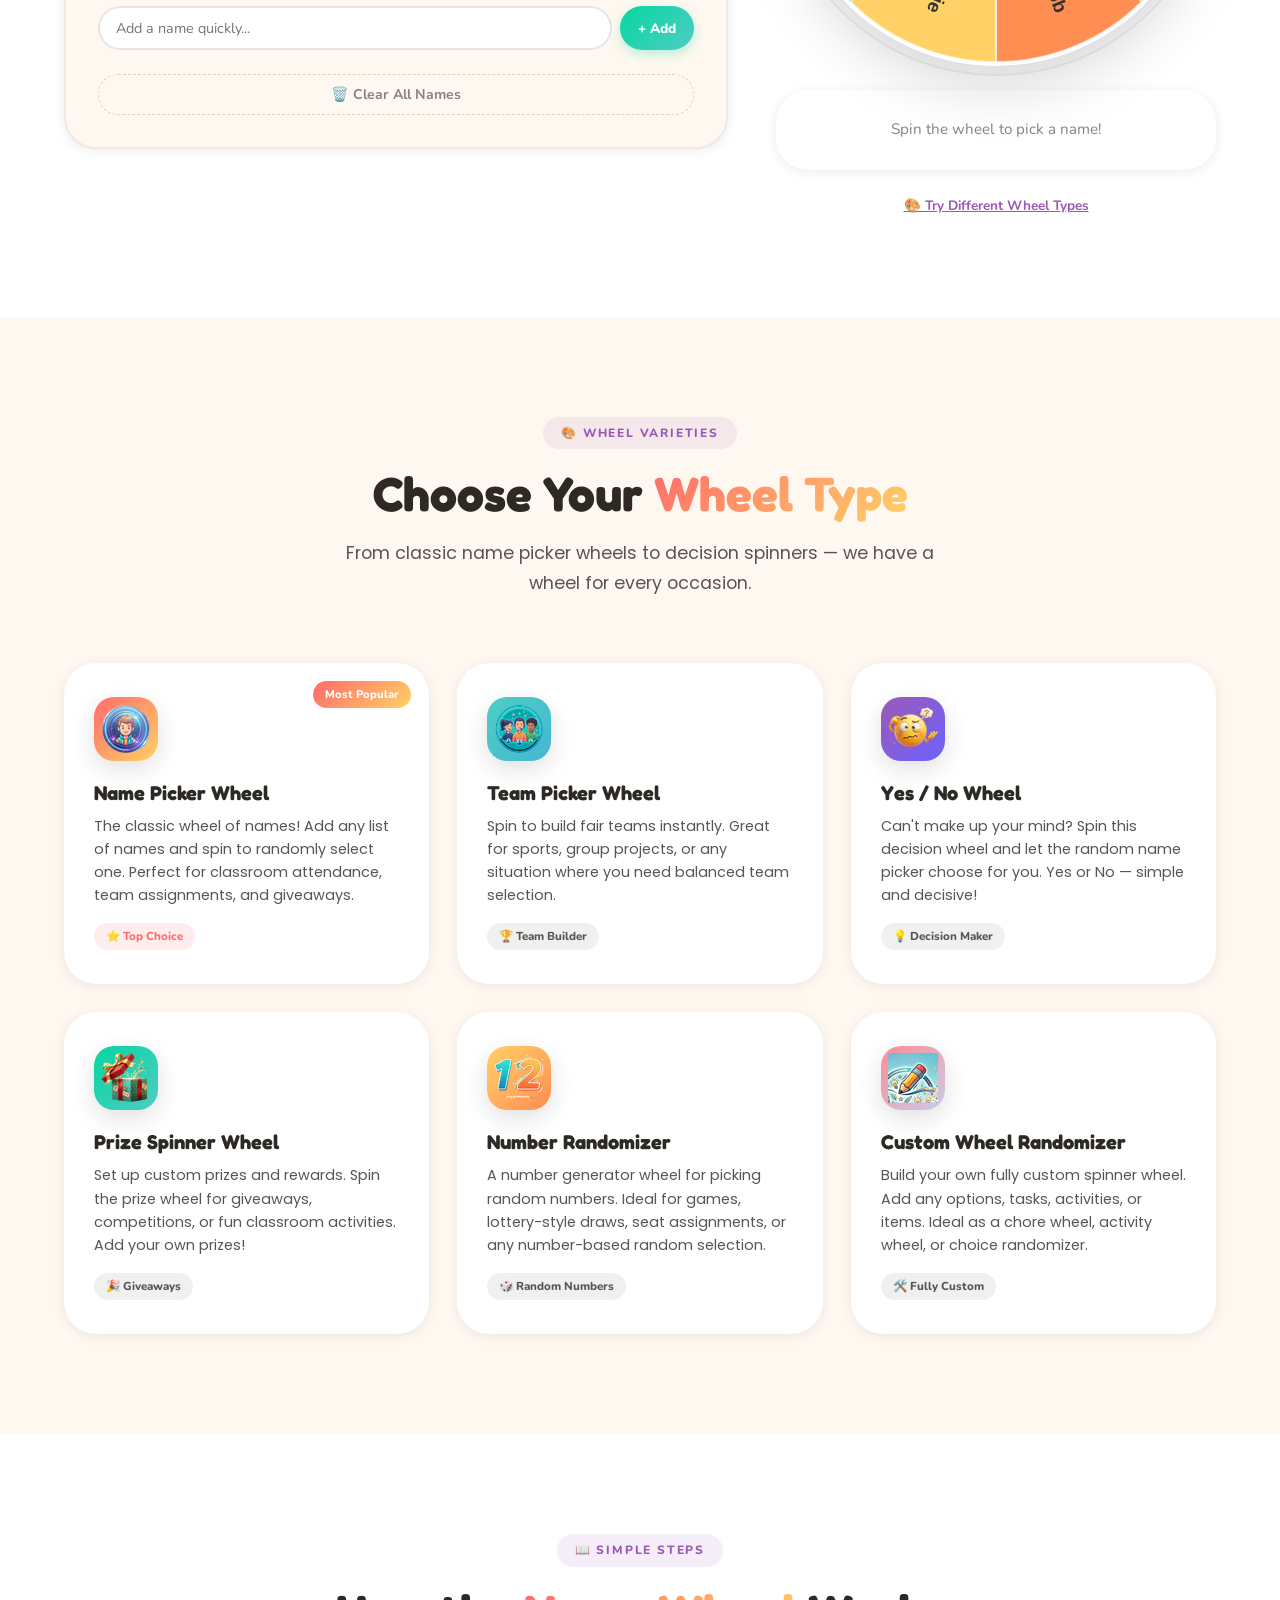
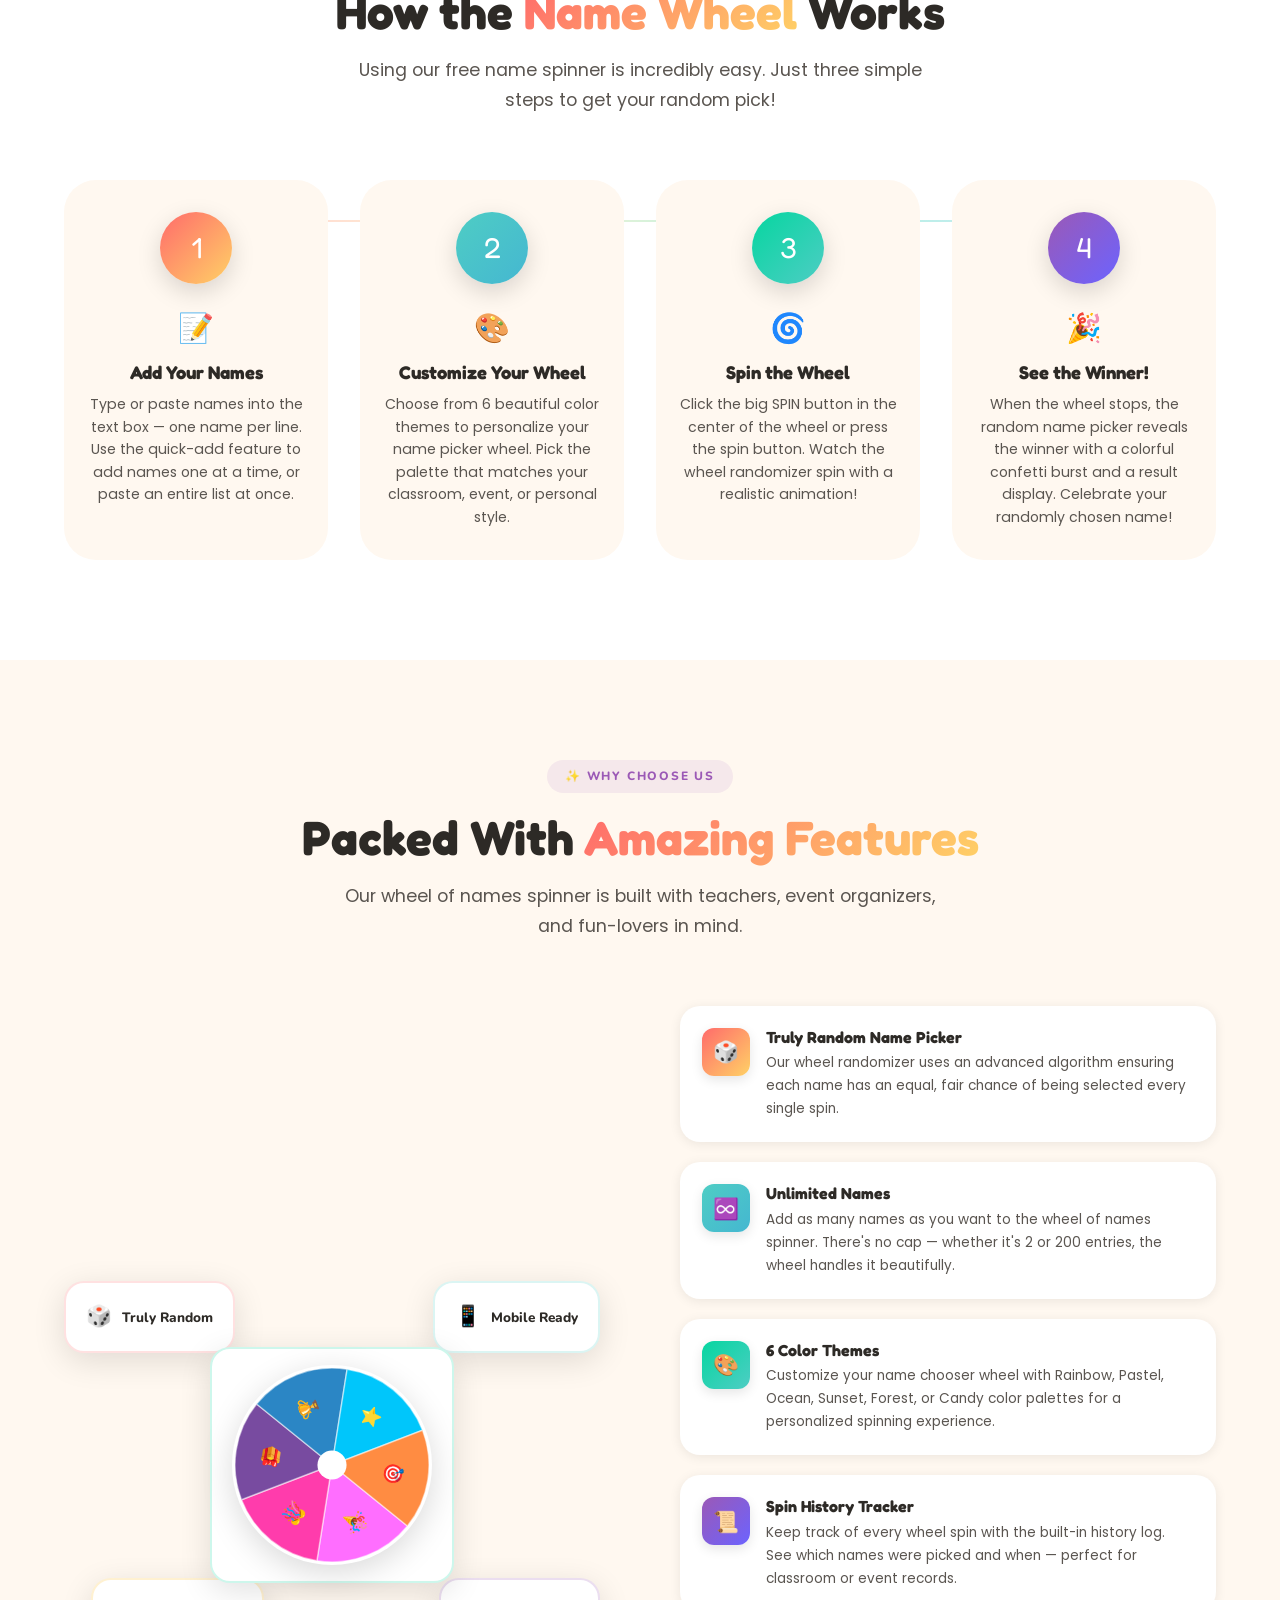
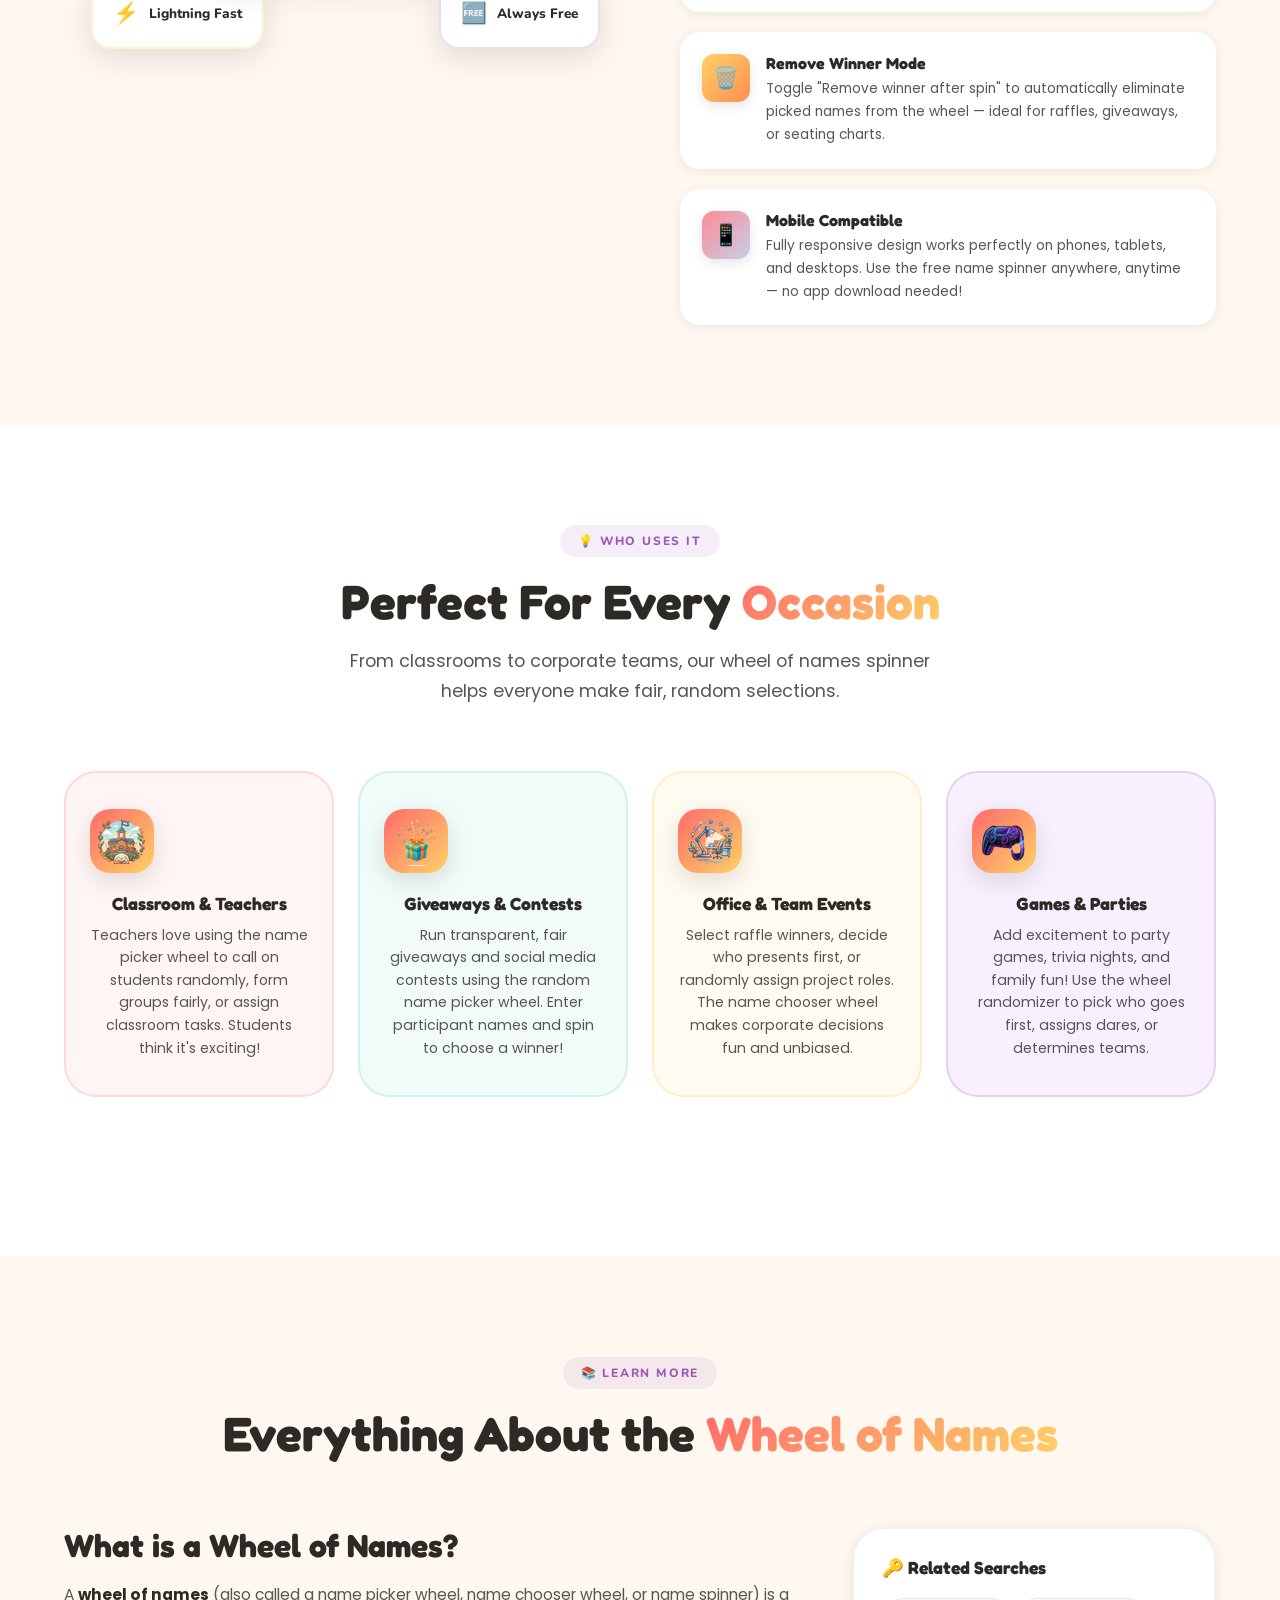
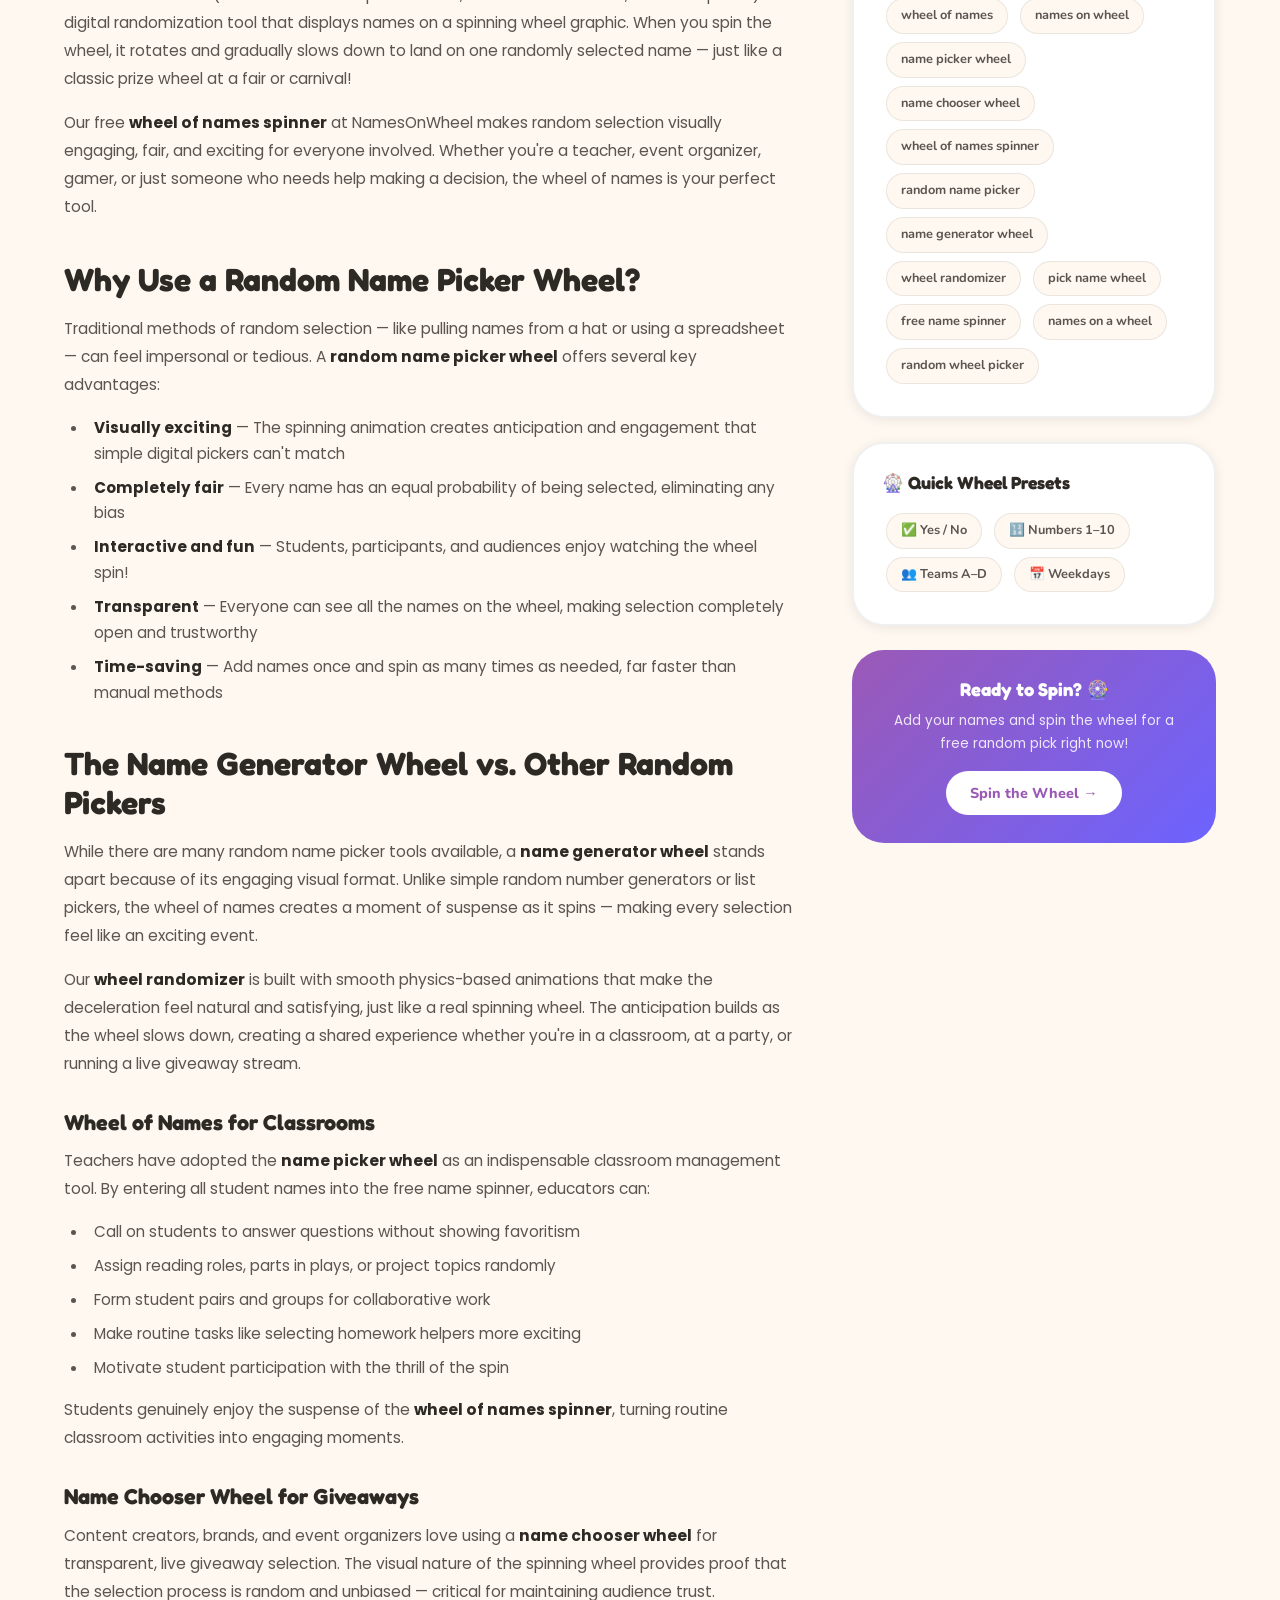
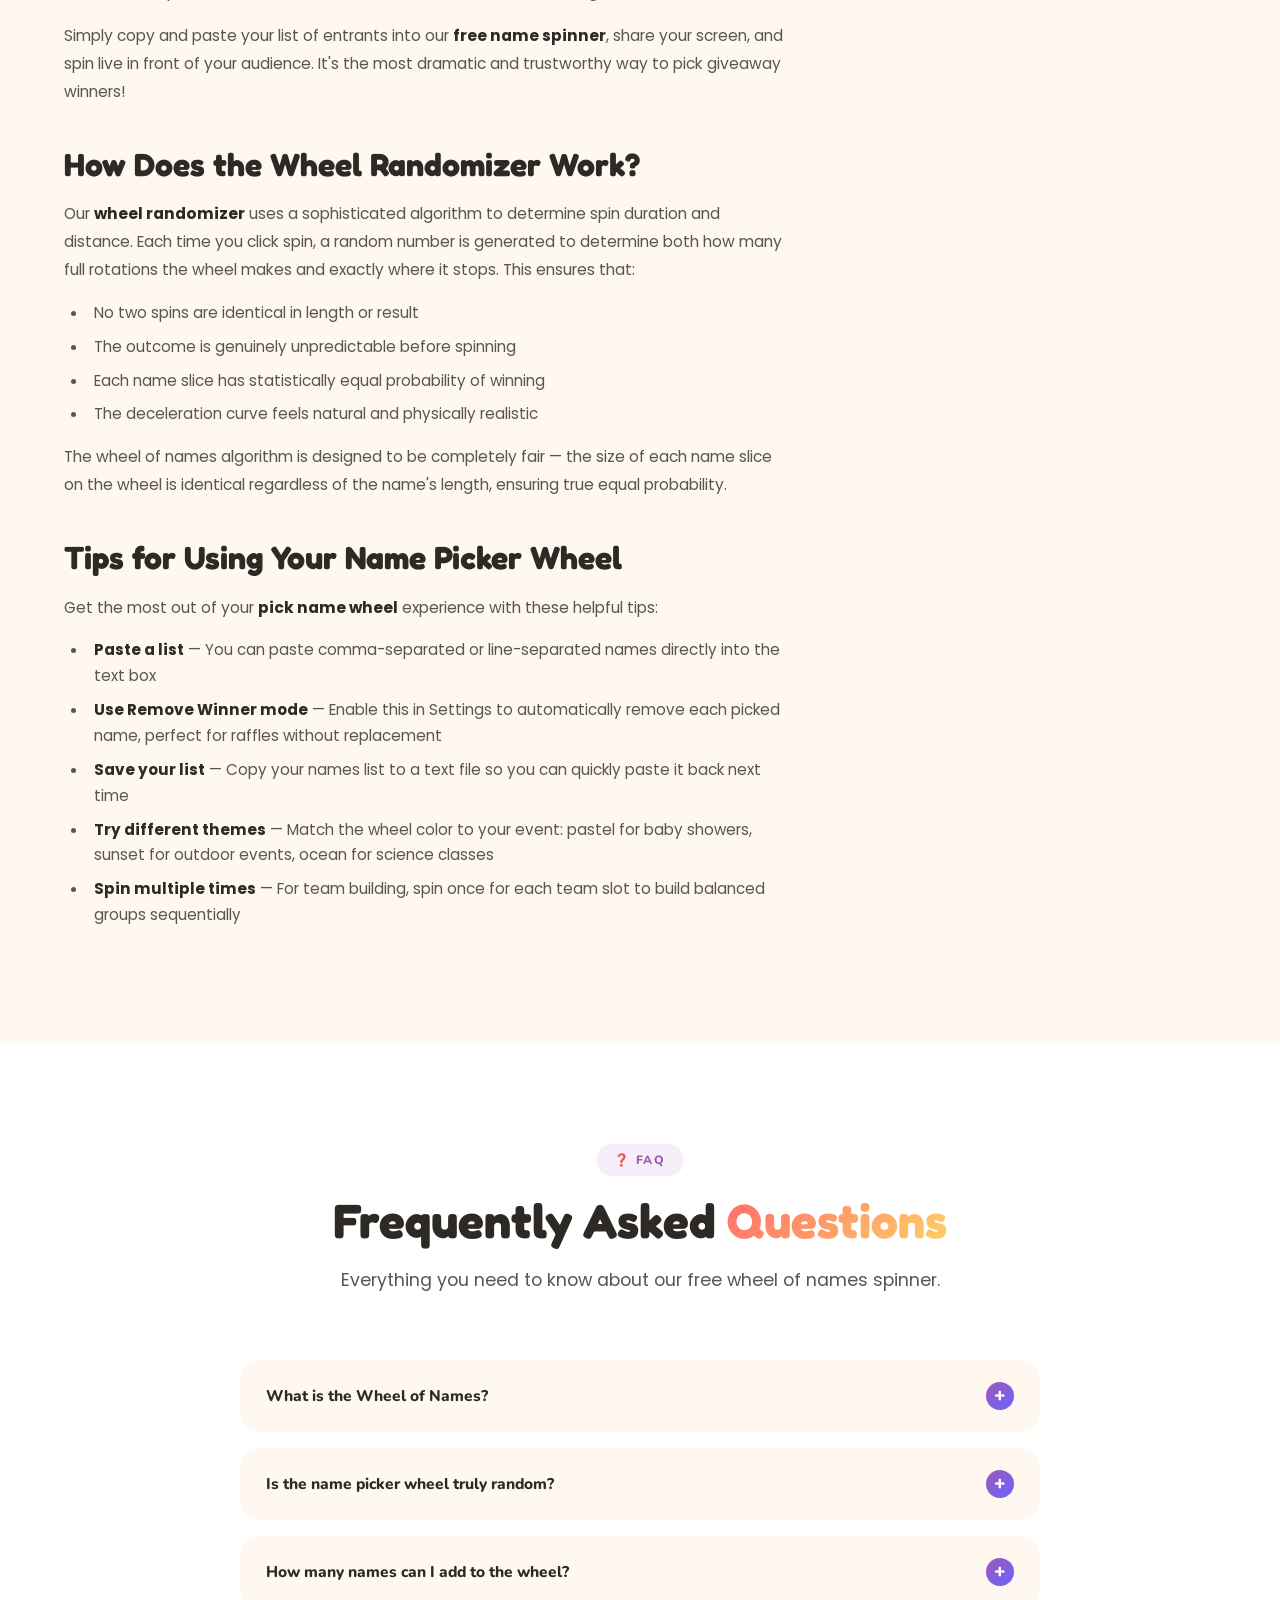
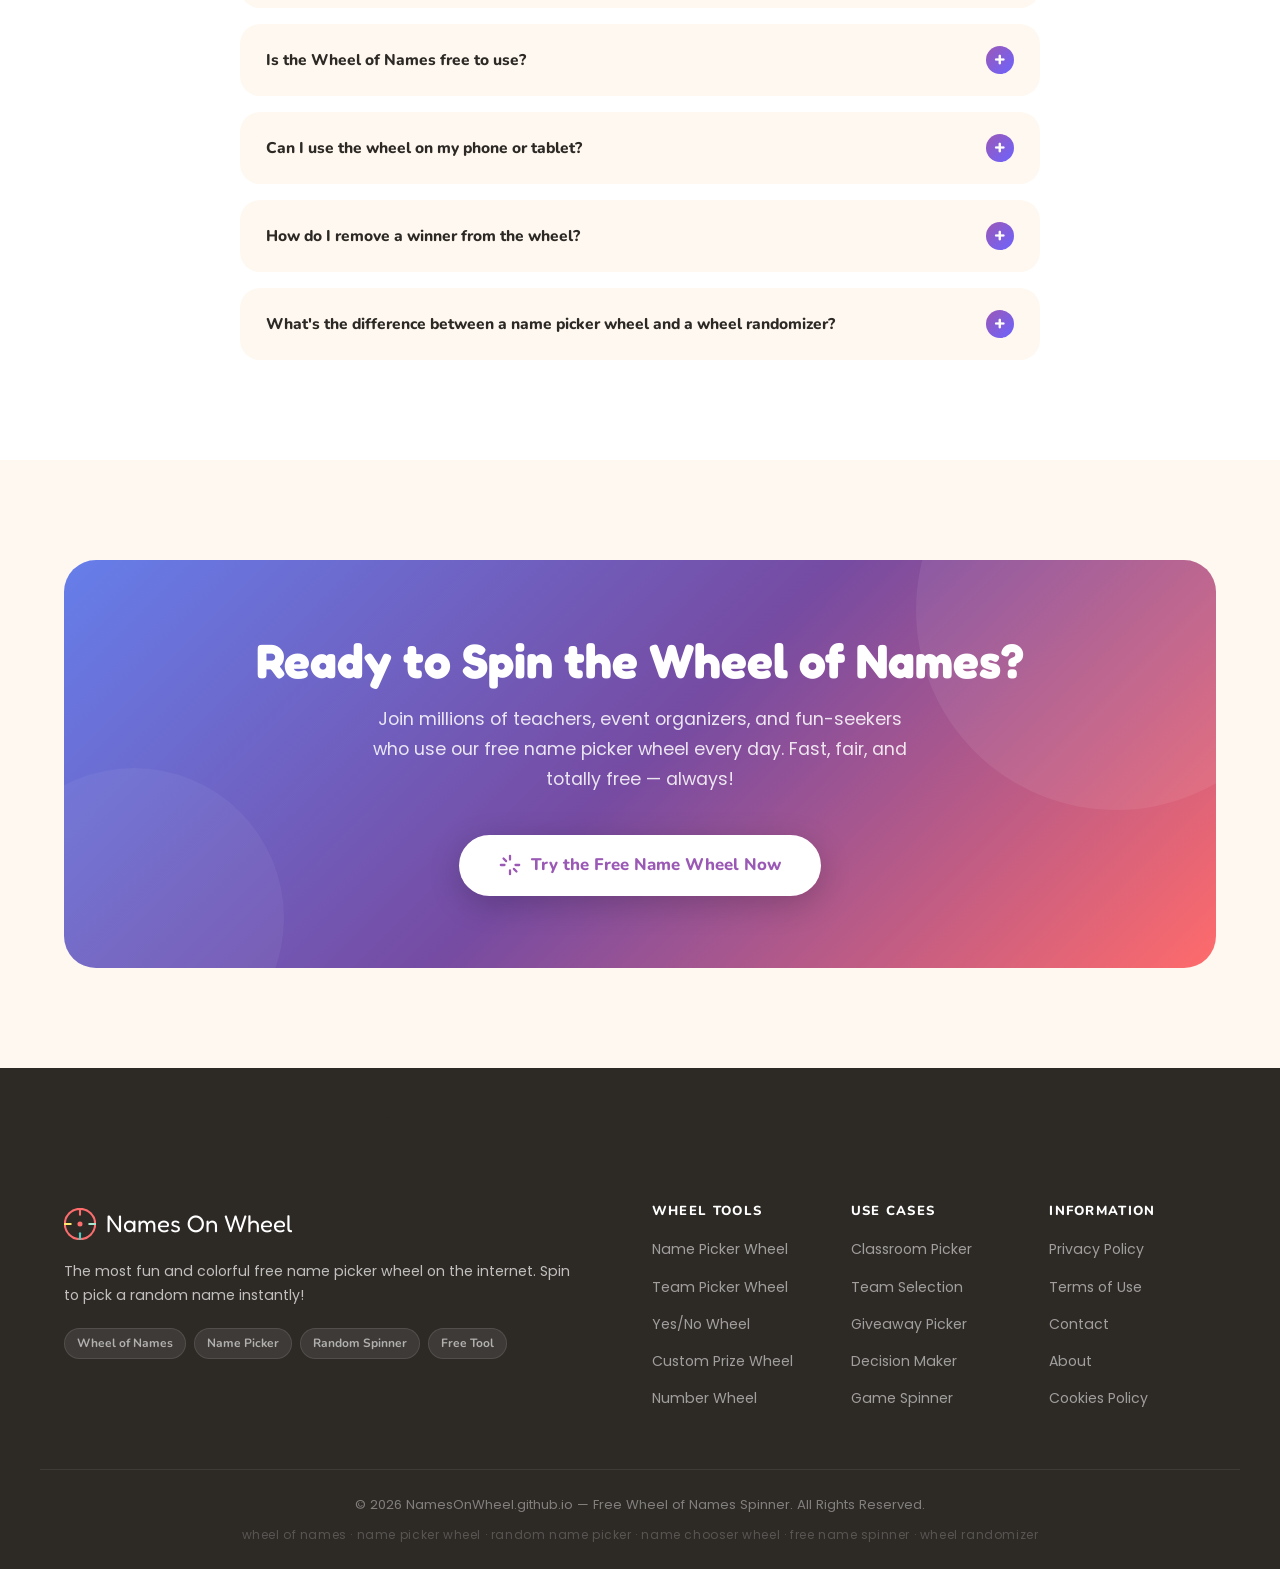
==== commit f72ed845: "Update index.html" ====
--- a/index.html
+++ b/index.html
@@ -39,6 +39,7 @@
     "@type": "WebApplication",
     "name": "Wheel of Names",
     "url": "https://namesonwheel.github.io/",
+    "image": "https://namesonwheel.github.io/og-image.png",
     "description": "A free, interactive wheel of names spinner for randomly picking names. Perfect for classrooms, team selection, giveaways, and decision making.",
     "applicationCategory": "UtilitiesApplication",
     "operatingSystem": "Any",
@@ -58,47 +59,7 @@
     "browserRequirements": "Requires JavaScript",
     "softwareVersion": "2.0"
   }
-  </script>
-  <script type="application/ld+json">
-  {
-    "@context": "https://schema.org",
-    "@type": "FAQPage",
-    "mainEntity": [
-      {
-        "@type": "Question",
-        "name": "What is the Wheel of Names?",
-        "acceptedAnswer": {
-          "@type": "Answer",
-          "text": "The Wheel of Names is a free online random name picker wheel. You enter names into the list, spin the wheel, and it randomly selects one name. It's perfect for classrooms, giveaways, team selection, and any situation where you need to pick a random name."
-        }
-      },
-      {
-        "@type": "Question",
-        "name": "Is the name picker wheel truly random?",
-        "acceptedAnswer": {
-          "@type": "Answer",
-          "text": "Yes! Our wheel of names uses a cryptographically-inspired random spin duration algorithm to ensure every spin is completely fair and unbiased. Each name on the wheel has an equal chance of being selected."
-        }
-      },
-      {
-        "@type": "Question",
-        "name": "How many names can I add to the wheel?",
-        "acceptedAnswer": {
-          "@type": "Answer",
-          "text": "You can add as many names as you like to the wheel spinner! The wheel automatically adjusts the slice sizes to accommodate all your names, whether you have 2 or 100 entries."
-        }
-      },
-      {
-        "@type": "Question",
-        "name": "Is the Wheel of Names free to use?",
-        "acceptedAnswer": {
-          "@type": "Answer",
-          "text": "Yes, the Wheel of Names is completely free to use. There are no hidden fees, no registration required, and no limits on how many times you can spin. Just add names and spin!"
-        }
-      }
-    ]
-  }
-  </script>
+  </script>  
 
   <link rel="stylesheet" href="css/style.css">
   <link rel="preconnect" href="https://fonts.googleapis.com">
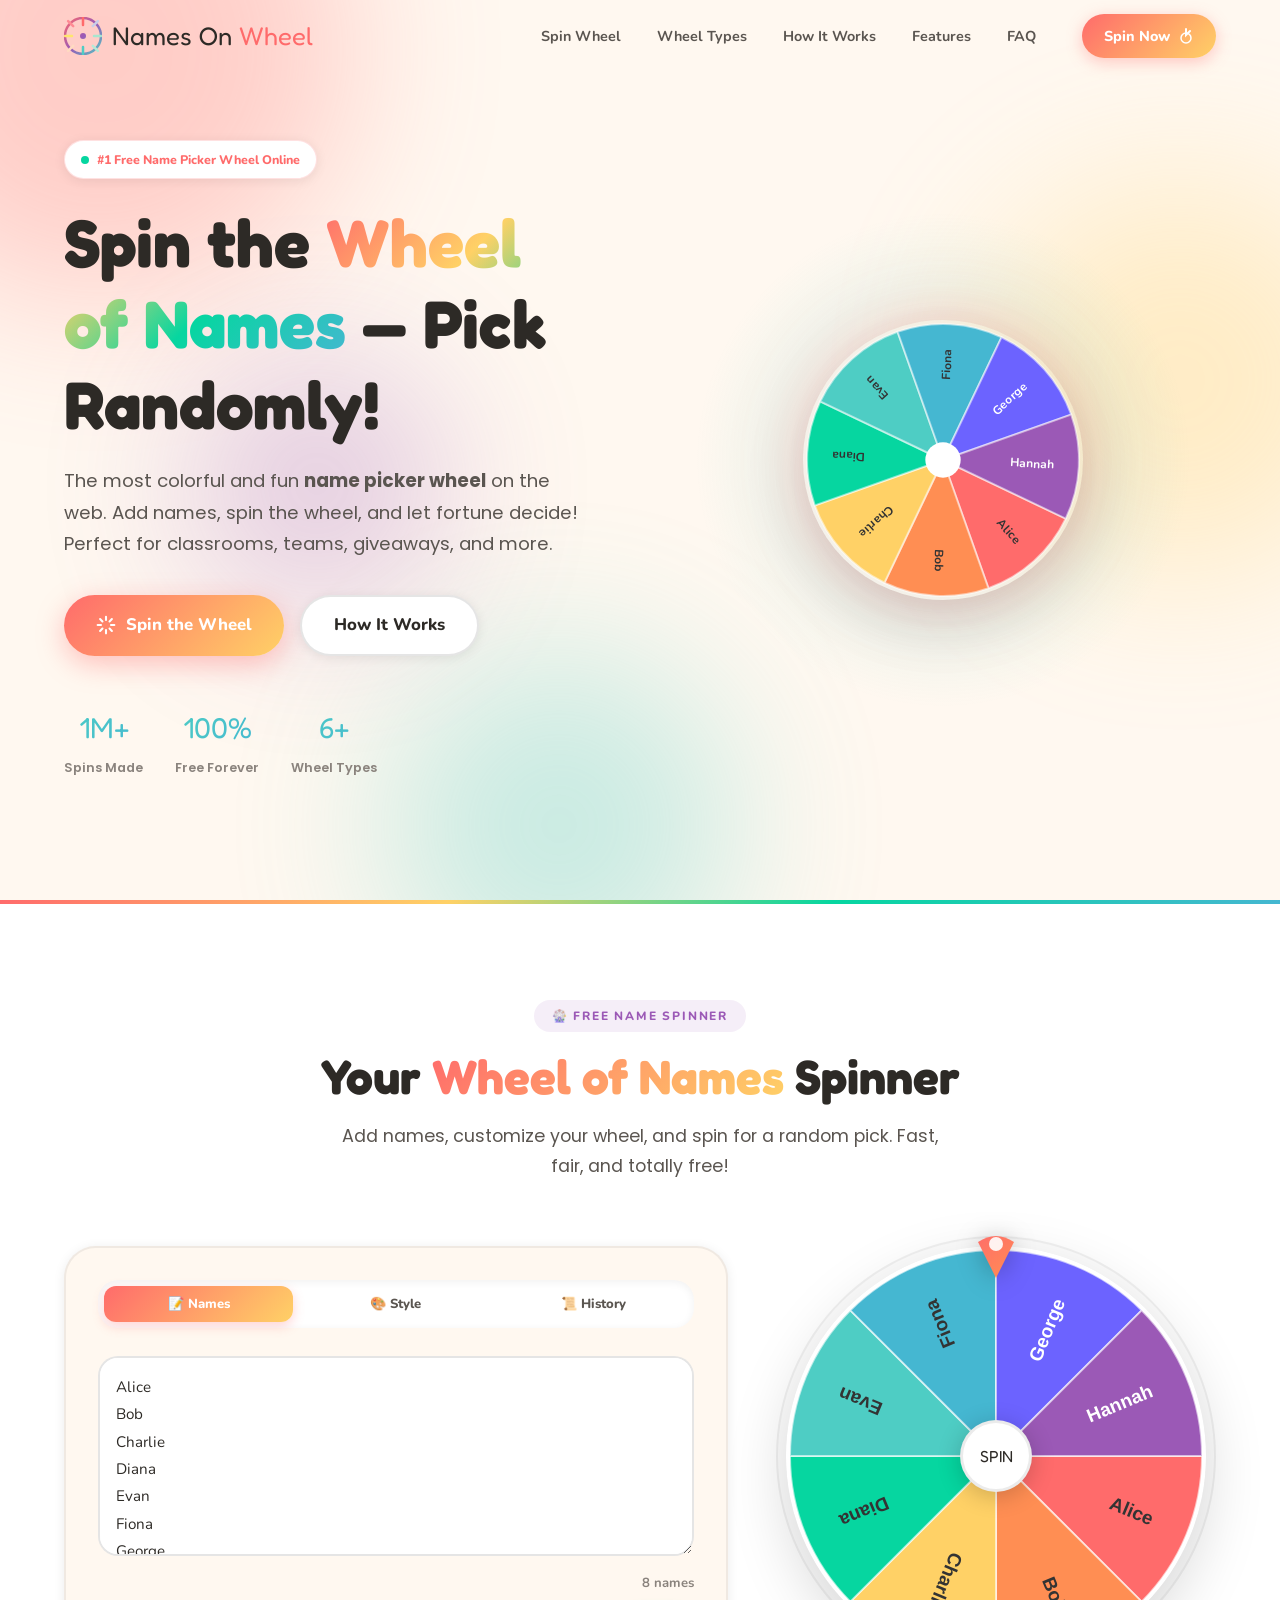
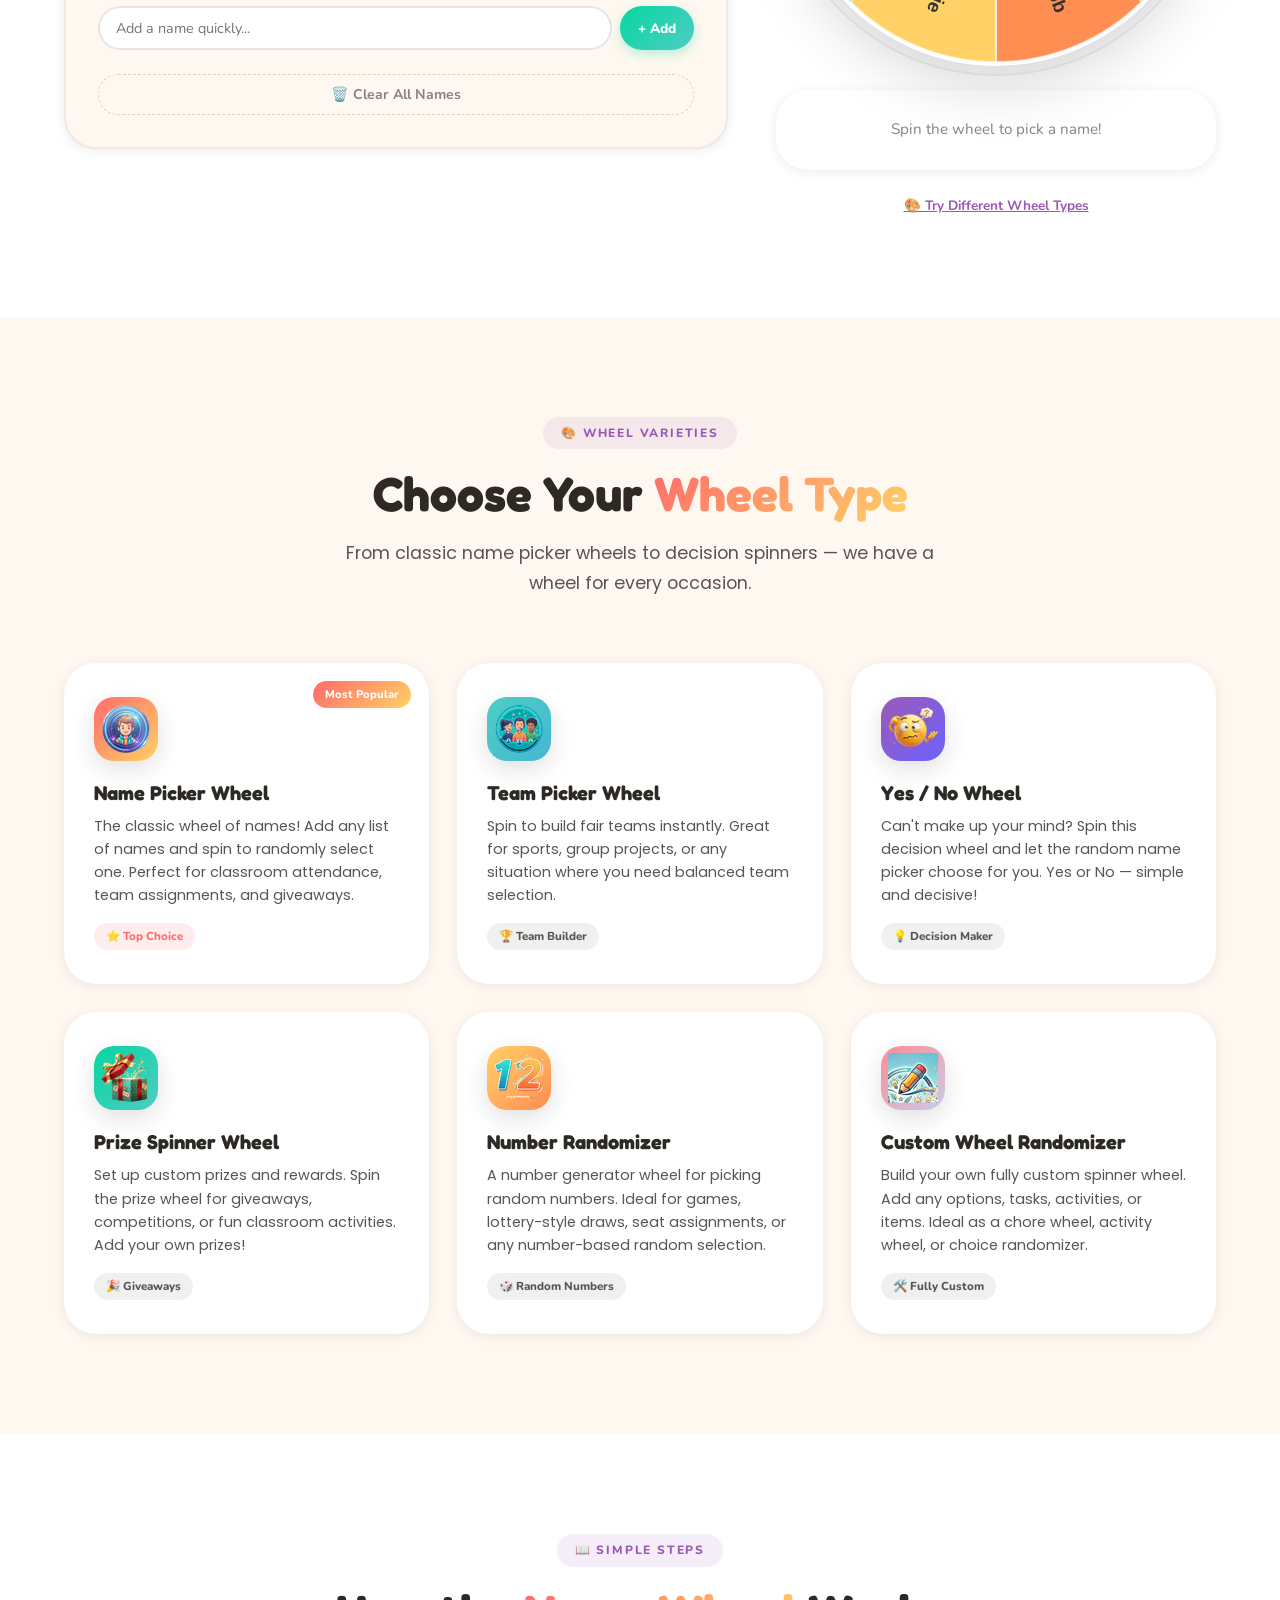
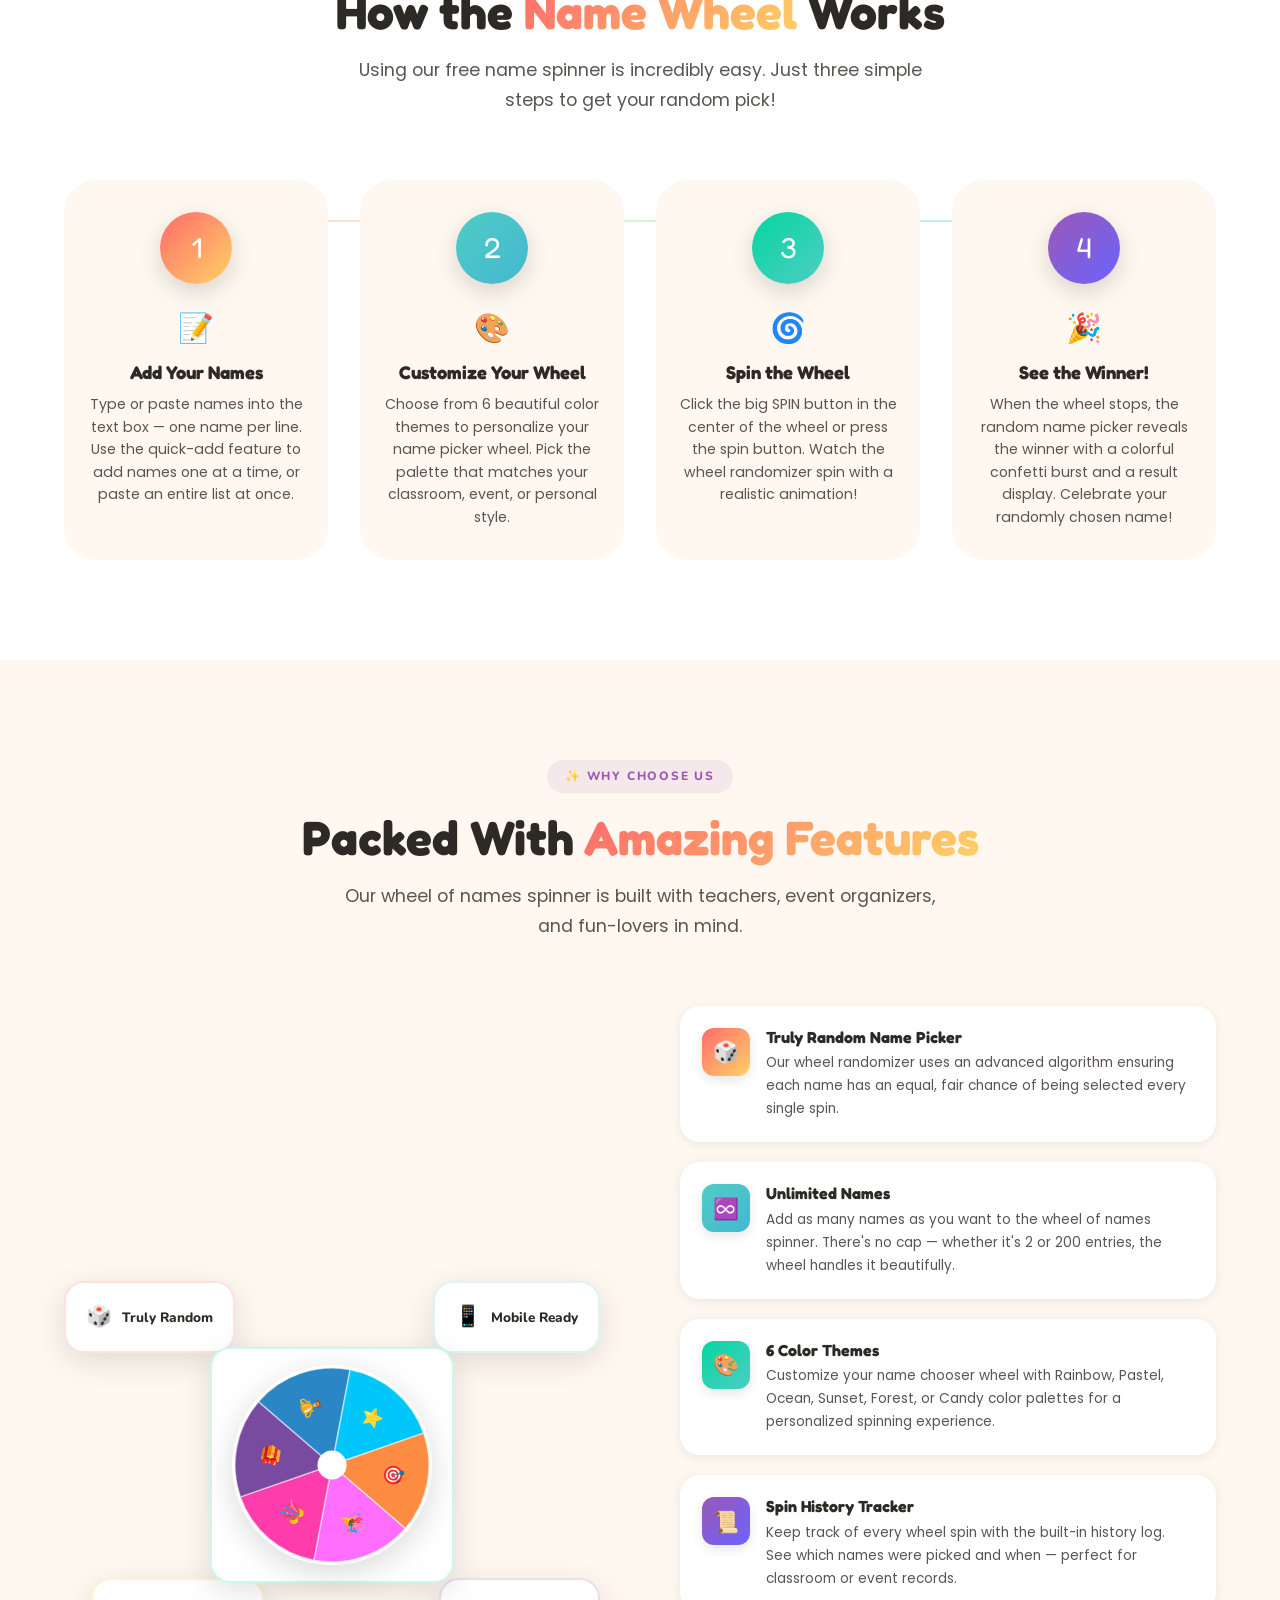
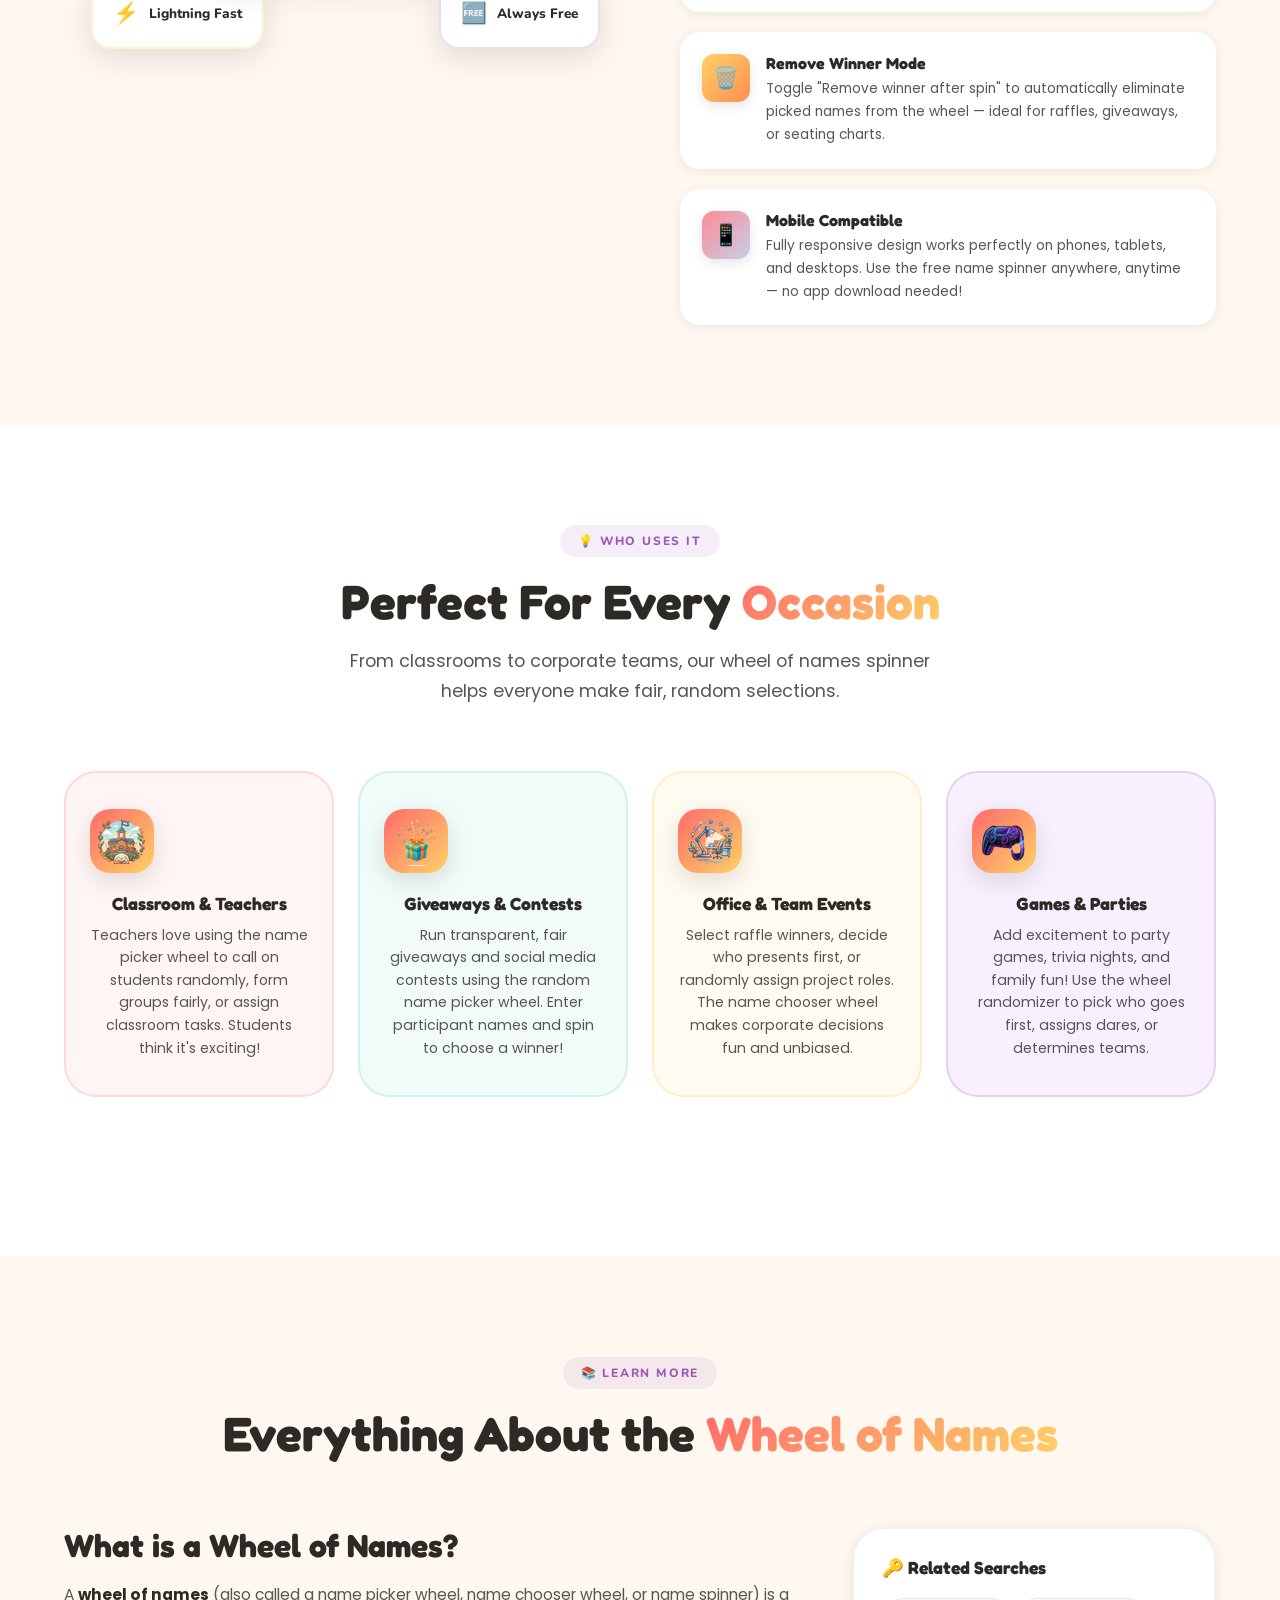
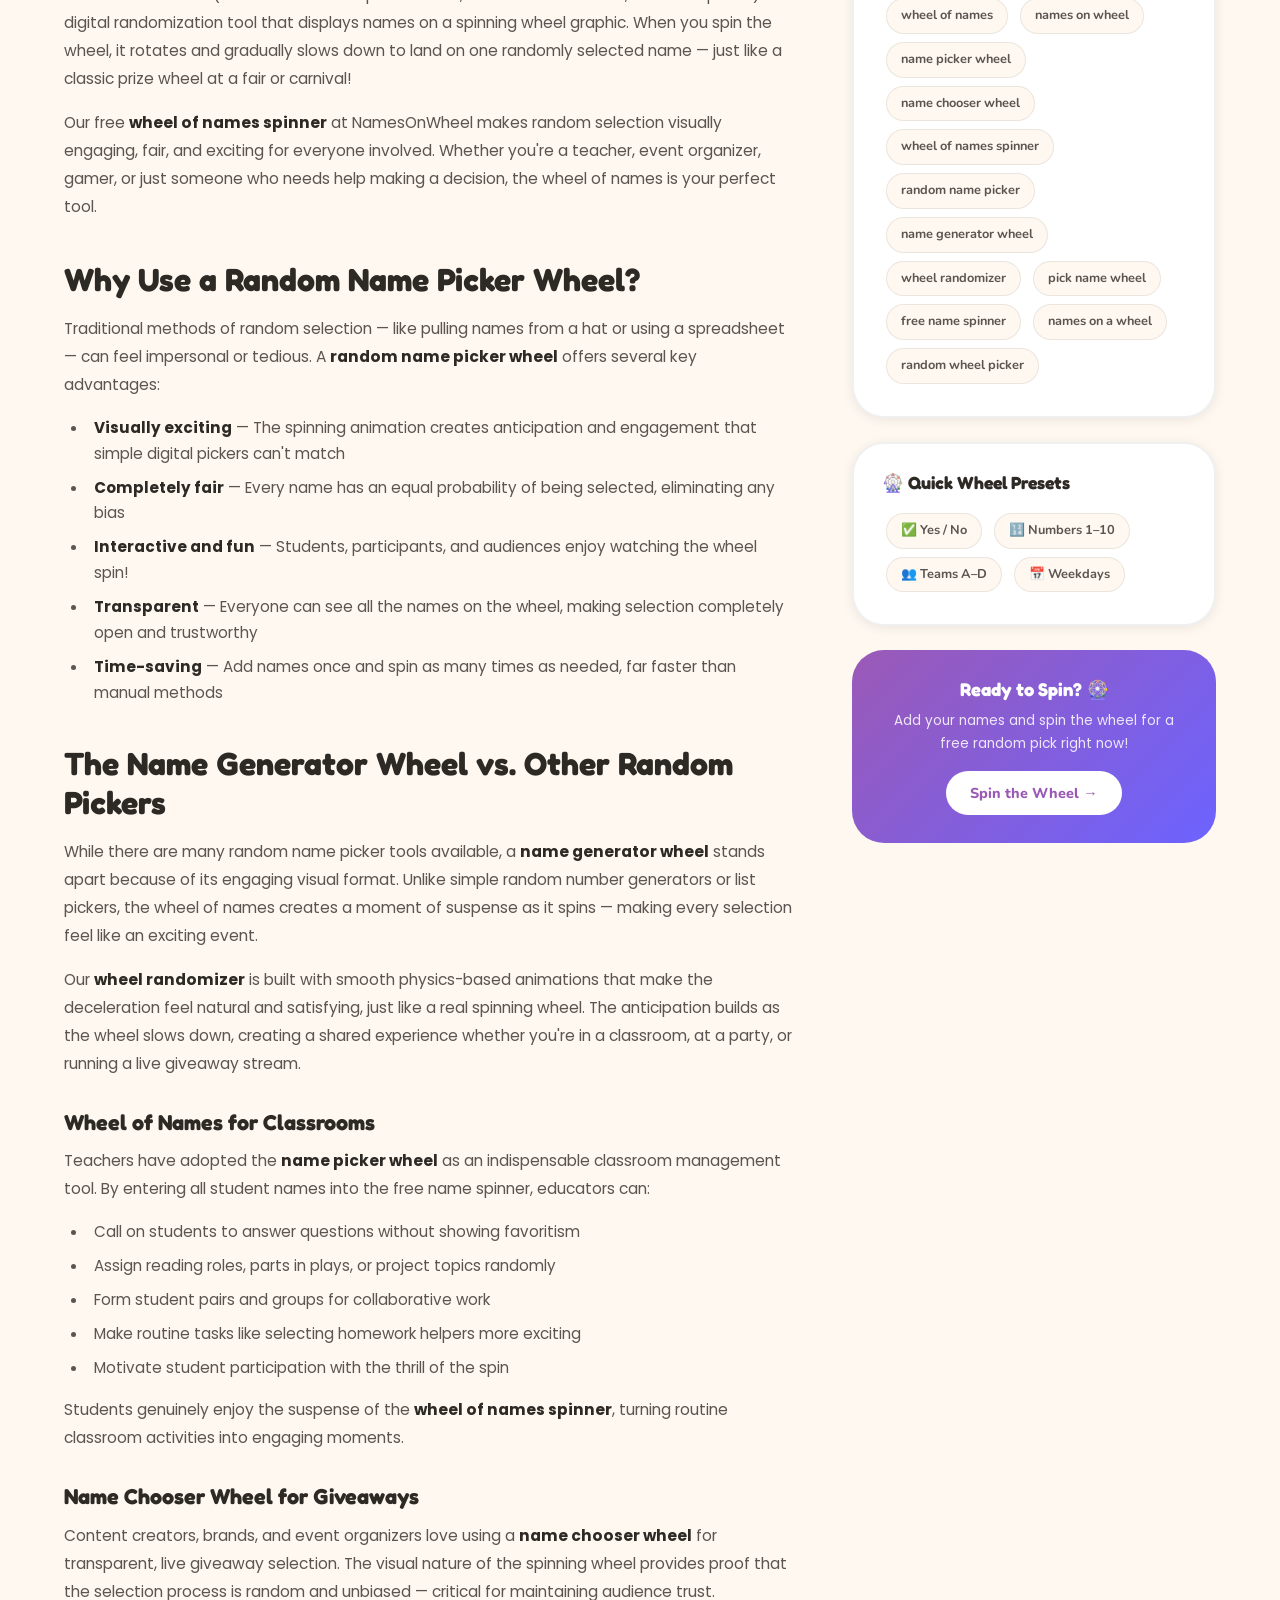
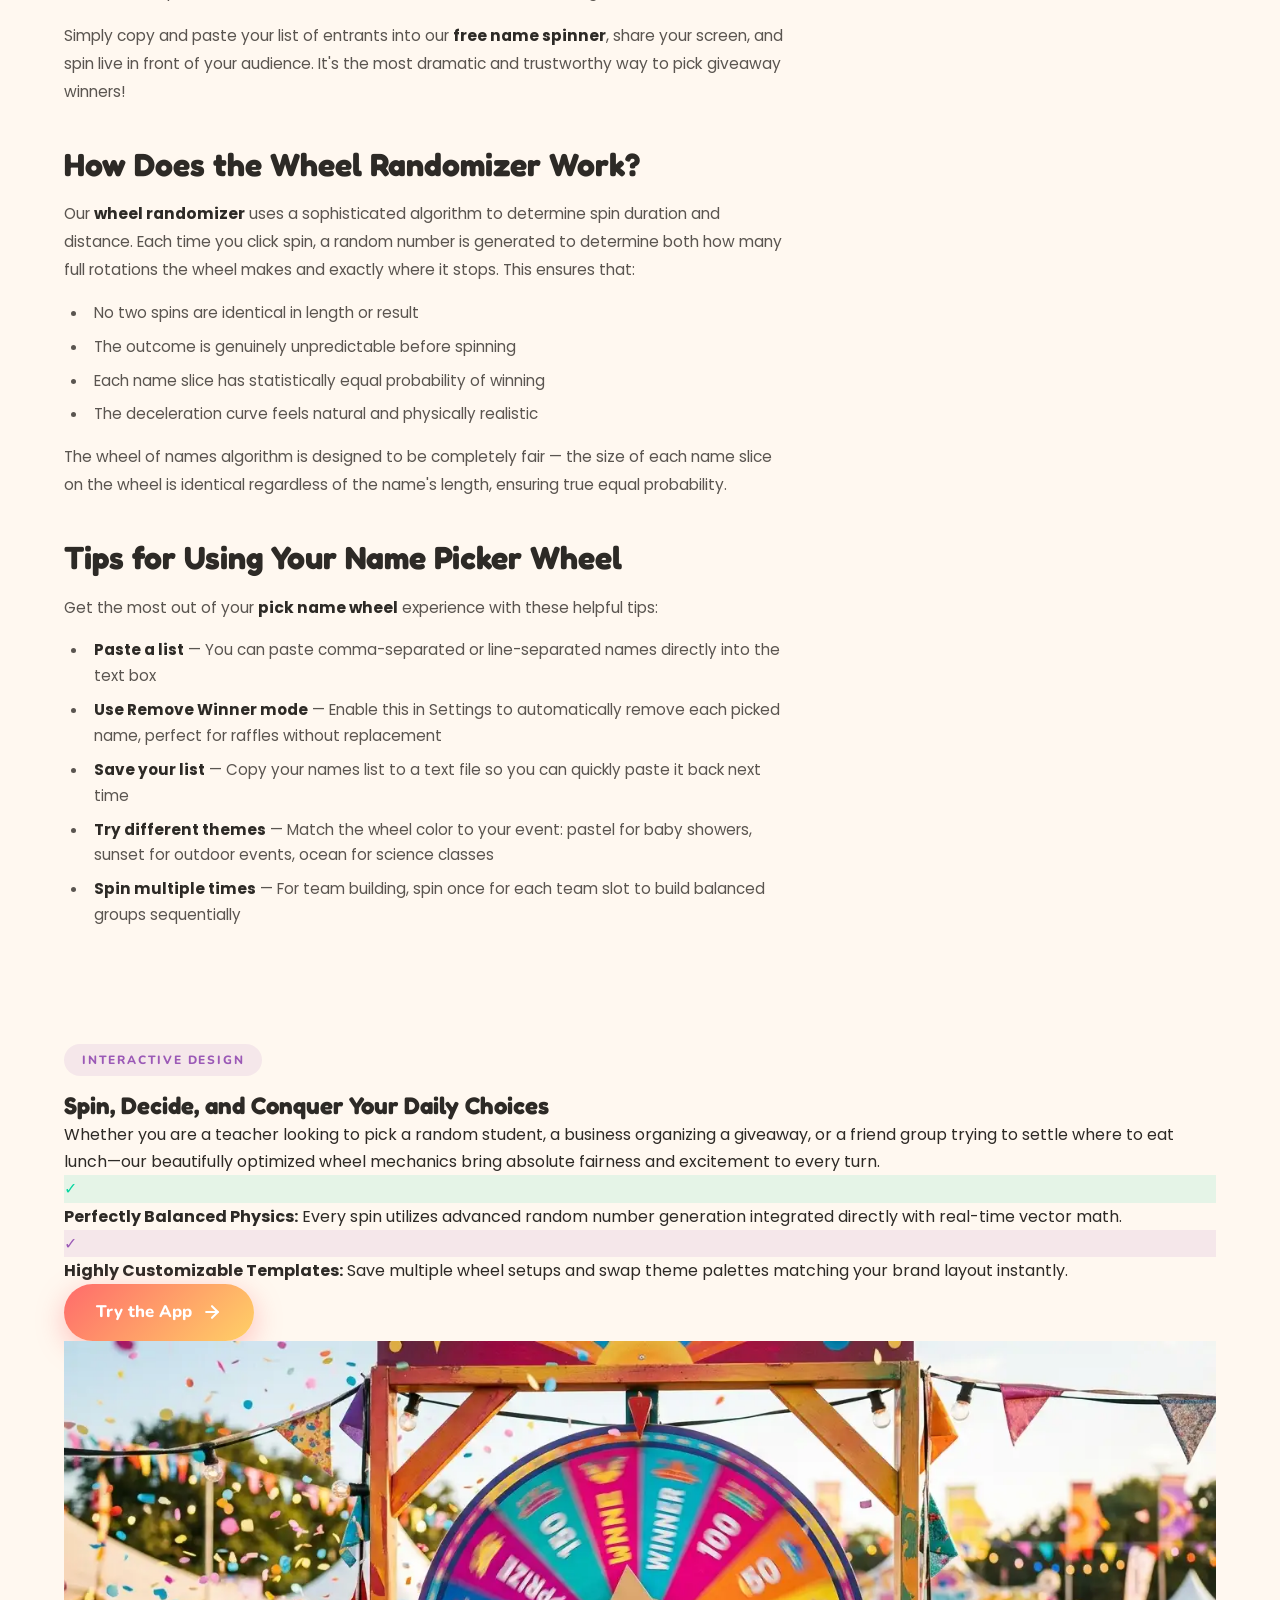
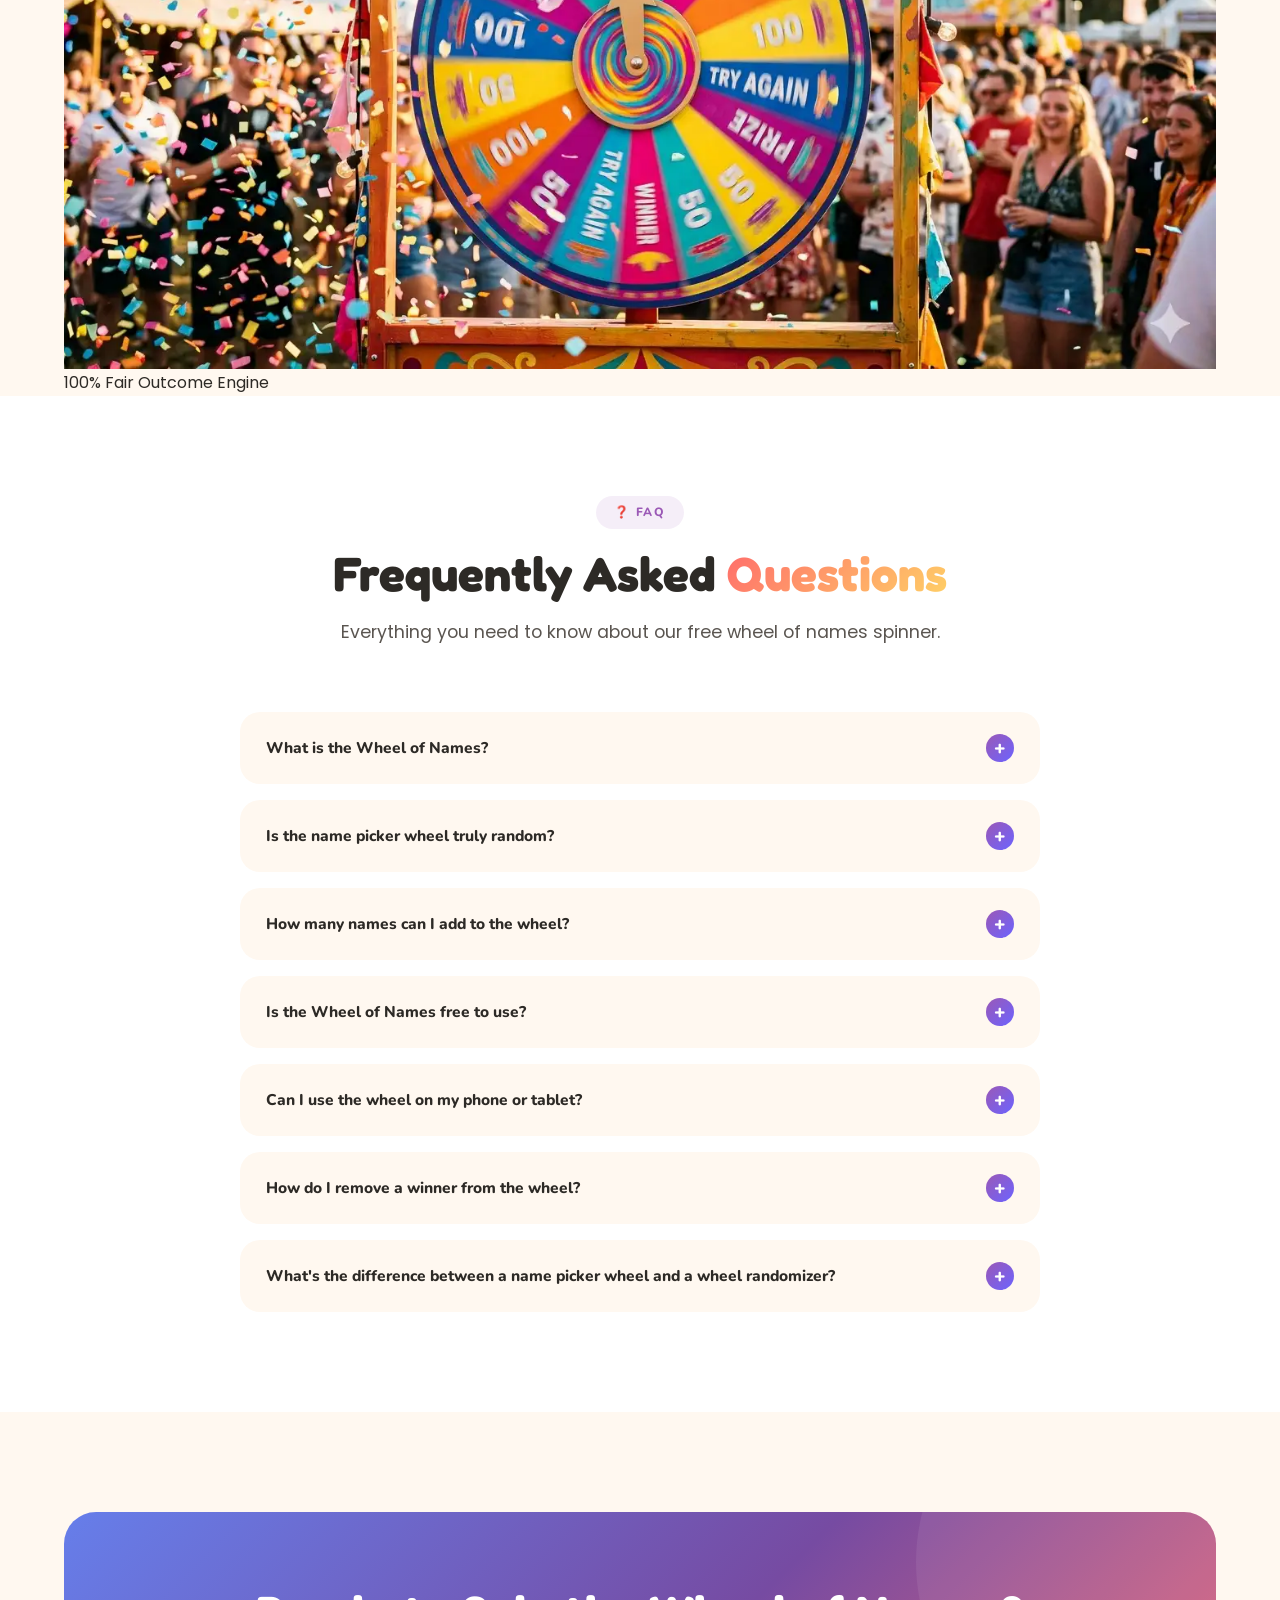
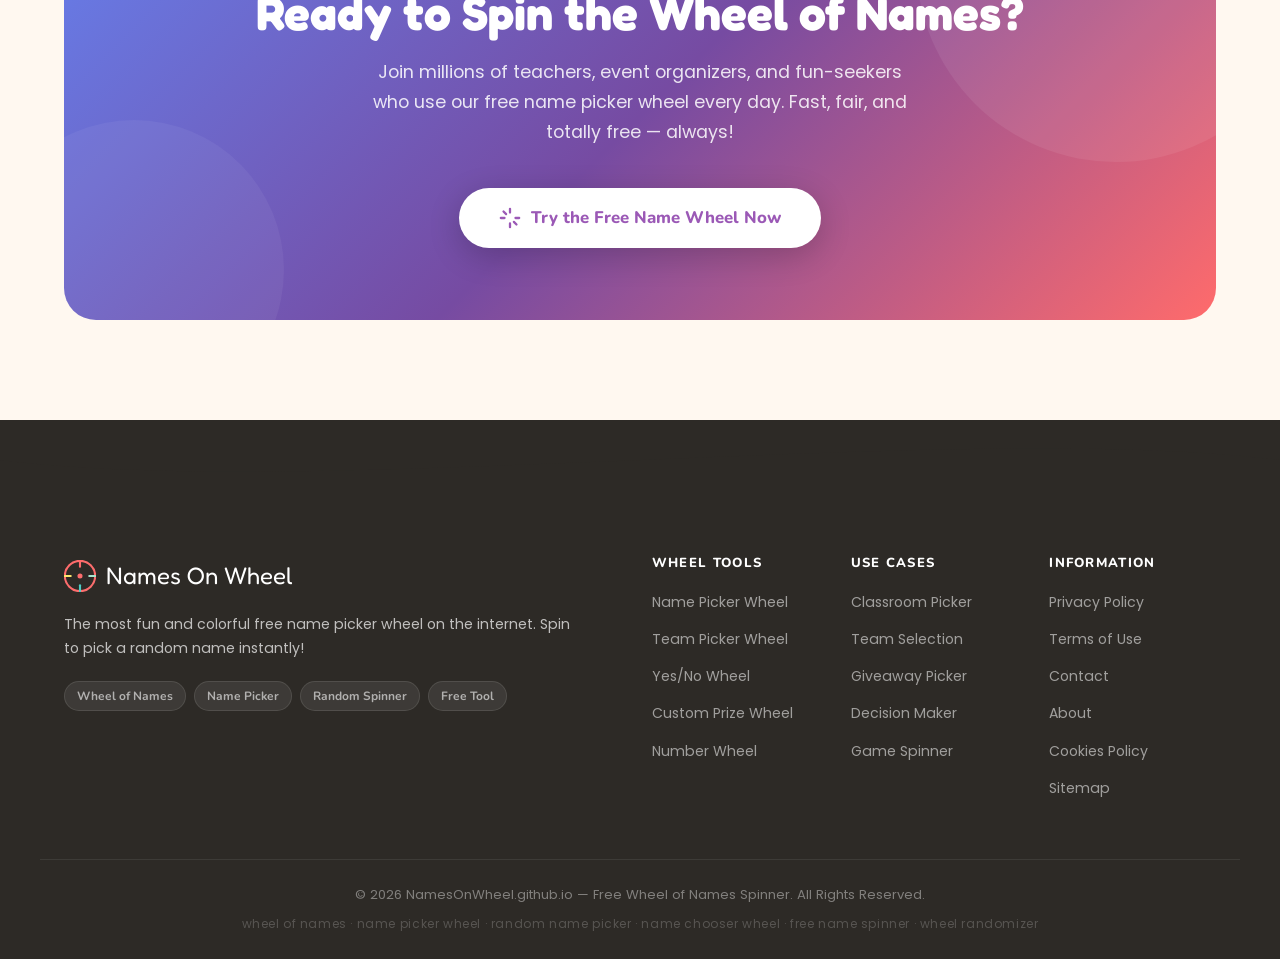
==== commit 9af84a9d: "Update index.html" ====
--- a/index.html
+++ b/index.html
@@ -607,6 +607,54 @@
       </div>
     </section>
 
+    <section id="feature-showcase" class="feature-showcase-section">
+  <div class="container">
+    <div class="showcase-grid">
+      
+      <div class="showcase-content" data-animate>
+        <span class="section-tag">Interactive Design</span>
+        <h2 class="showcase-title">Spin, Decide, and Conquer Your <span>Daily Choices</span></h2>
+        <p class="showcase-desc">
+          Whether you are a teacher looking to pick a random student, a business organizing a giveaway, or a friend group trying to settle where to eat lunch—our beautifully optimized wheel mechanics bring absolute fairness and excitement to every turn.
+        </p>
+        
+        <ul class="showcase-features-list">
+          <li>
+            <div class="showcase-li-icon" style="background: rgba(6,214,160,0.1); color: var(--green);">✓</div>
+            <div>
+              <strong>Perfectly Balanced Physics:</strong> Every spin utilizes advanced random number generation integrated directly with real-time vector math.
+            </div>
+          </li>
+          <li>
+            <div class="showcase-li-icon" style="background: rgba(155,89,182,0.1); color: var(--purple);">✓</div>
+            <div>
+              <strong>Highly Customizable Templates:</strong> Save multiple wheel setups and swap theme palettes matching your brand layout instantly.
+            </div>
+          </li>
+        </ul>
+
+        <div class="showcase-actions">
+          <a href="/#wheel-app" class="btn-primary">
+            Try the App
+            <svg width="20" height="20" viewBox="0 0 24 24" fill="none" stroke="currentColor" stroke-width="2.5" stroke-linecap="round" stroke-linejoin="round"><line x1="5" y1="12" x2="19" y2="12"></line><polyline points="12 5 19 12 12 19"></polyline></svg>
+          </a>
+        </div>
+      </div>
+
+      <div class="showcase-media" data-animate data-animate-delay="2">
+        <div class="image-wrapper">
+          <img src="/images/colorful-wheel.webp" alt="Data presentation display dashboard" class="landscape-img" />
+          <div class="media-accent-card">
+            <span class="accent-number">100%</span>
+            <span class="accent-label">Fair Outcome Engine</span>
+          </div>
+        </div>
+      </div>
+
+    </div>
+  </div>
+</section>
+
     <!-- ===========================
          FAQ SECTION
          =========================== -->
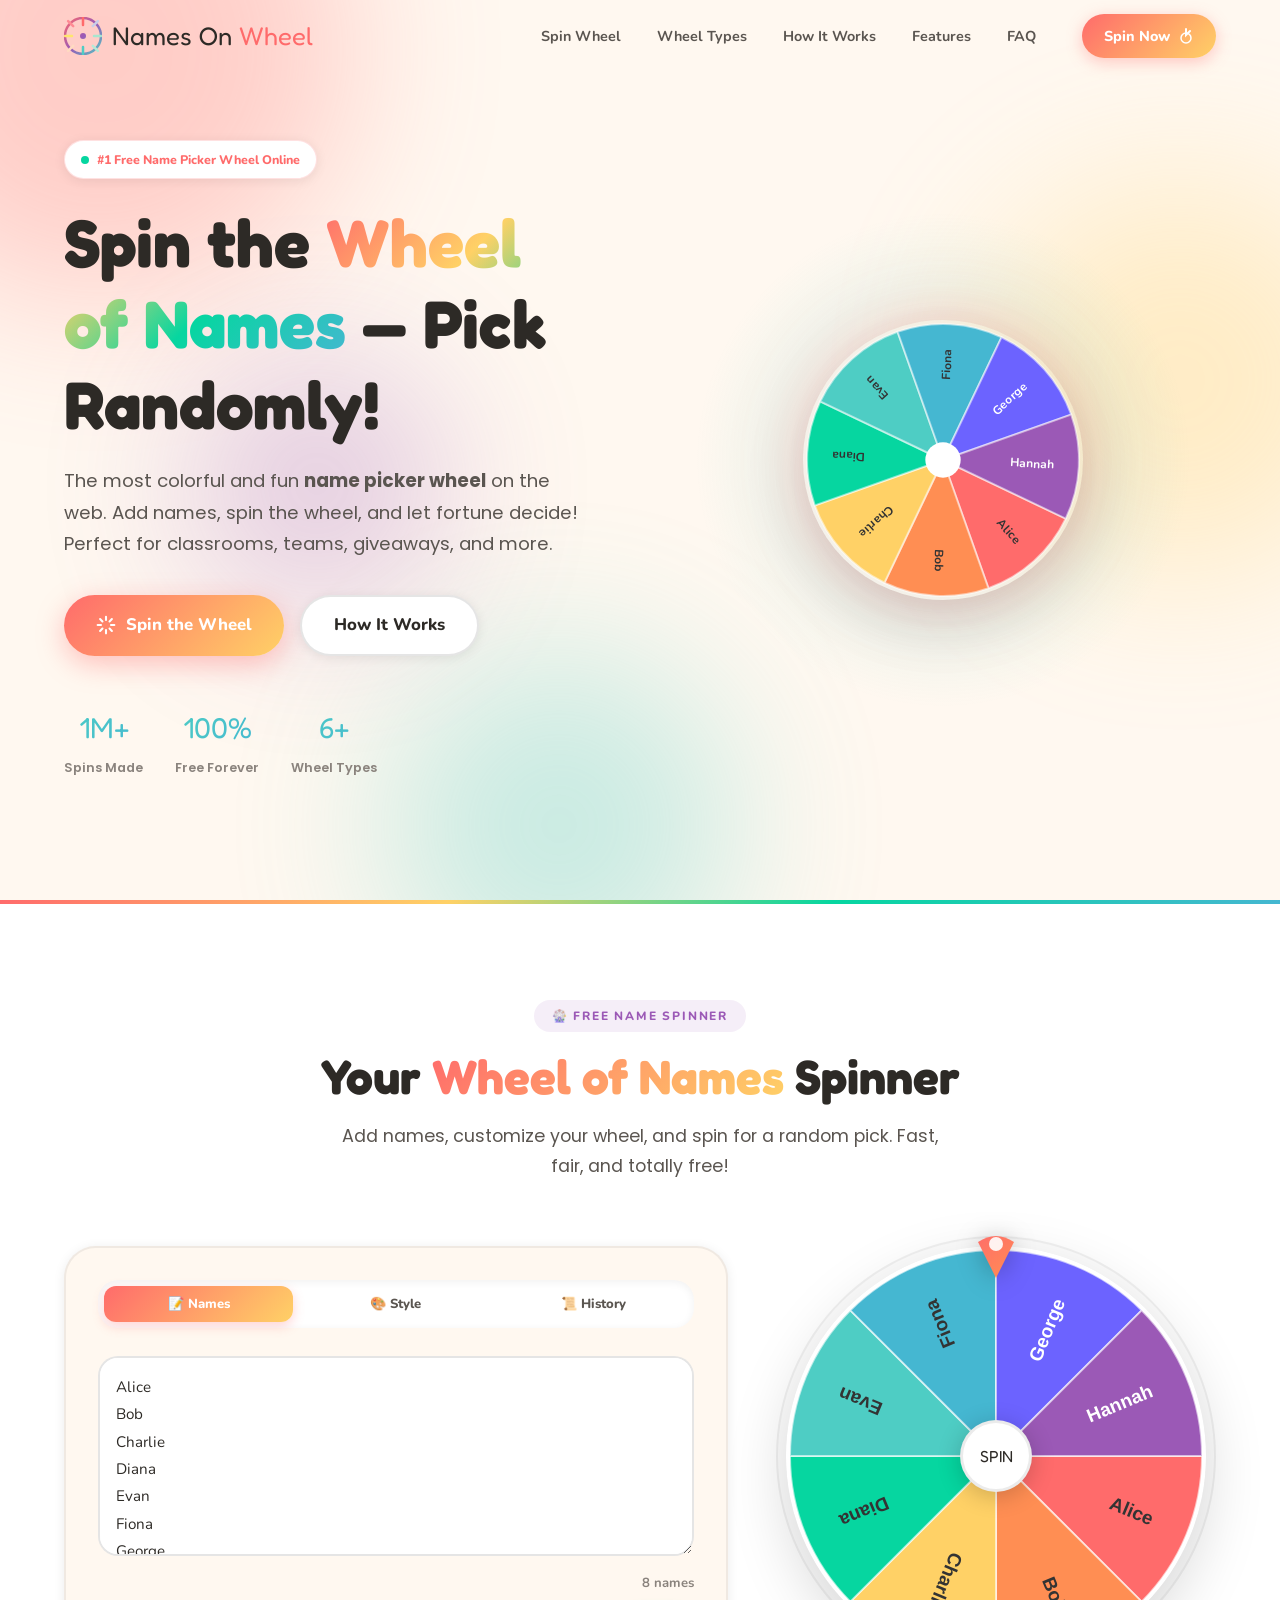
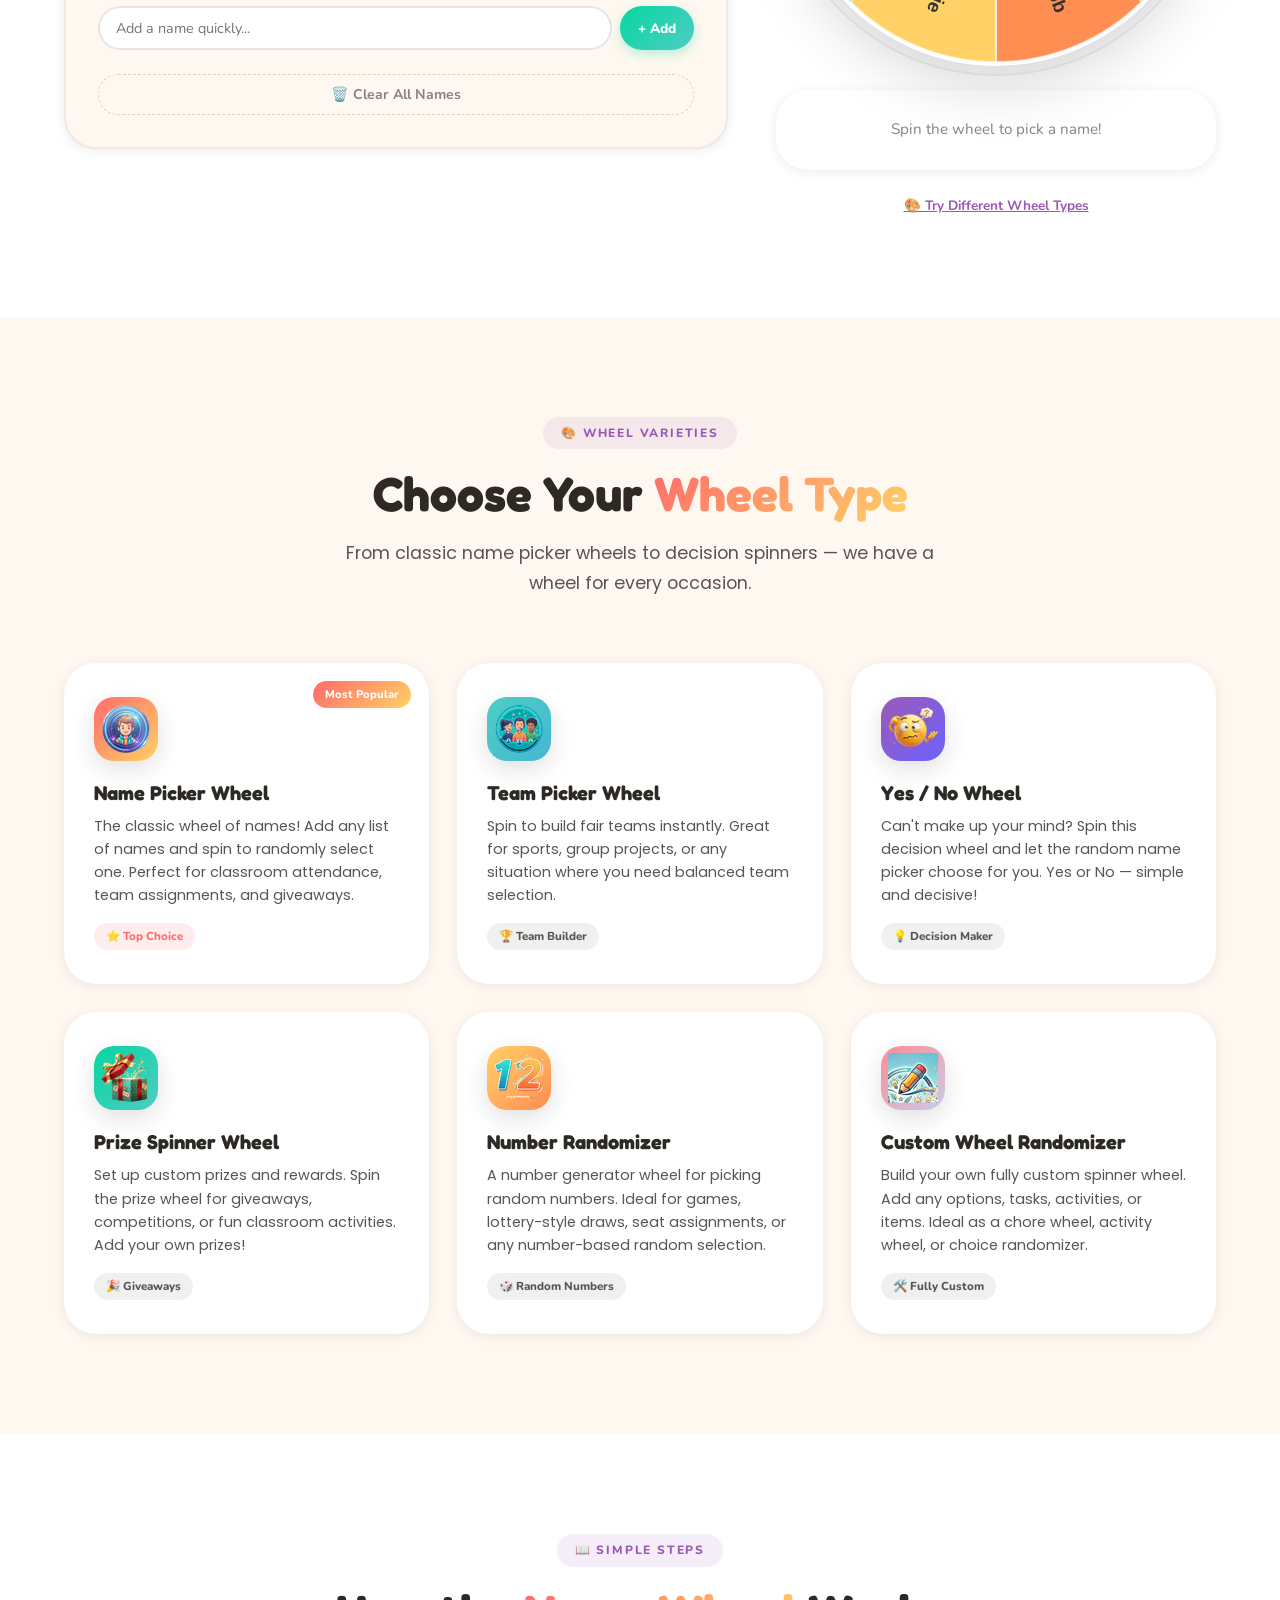
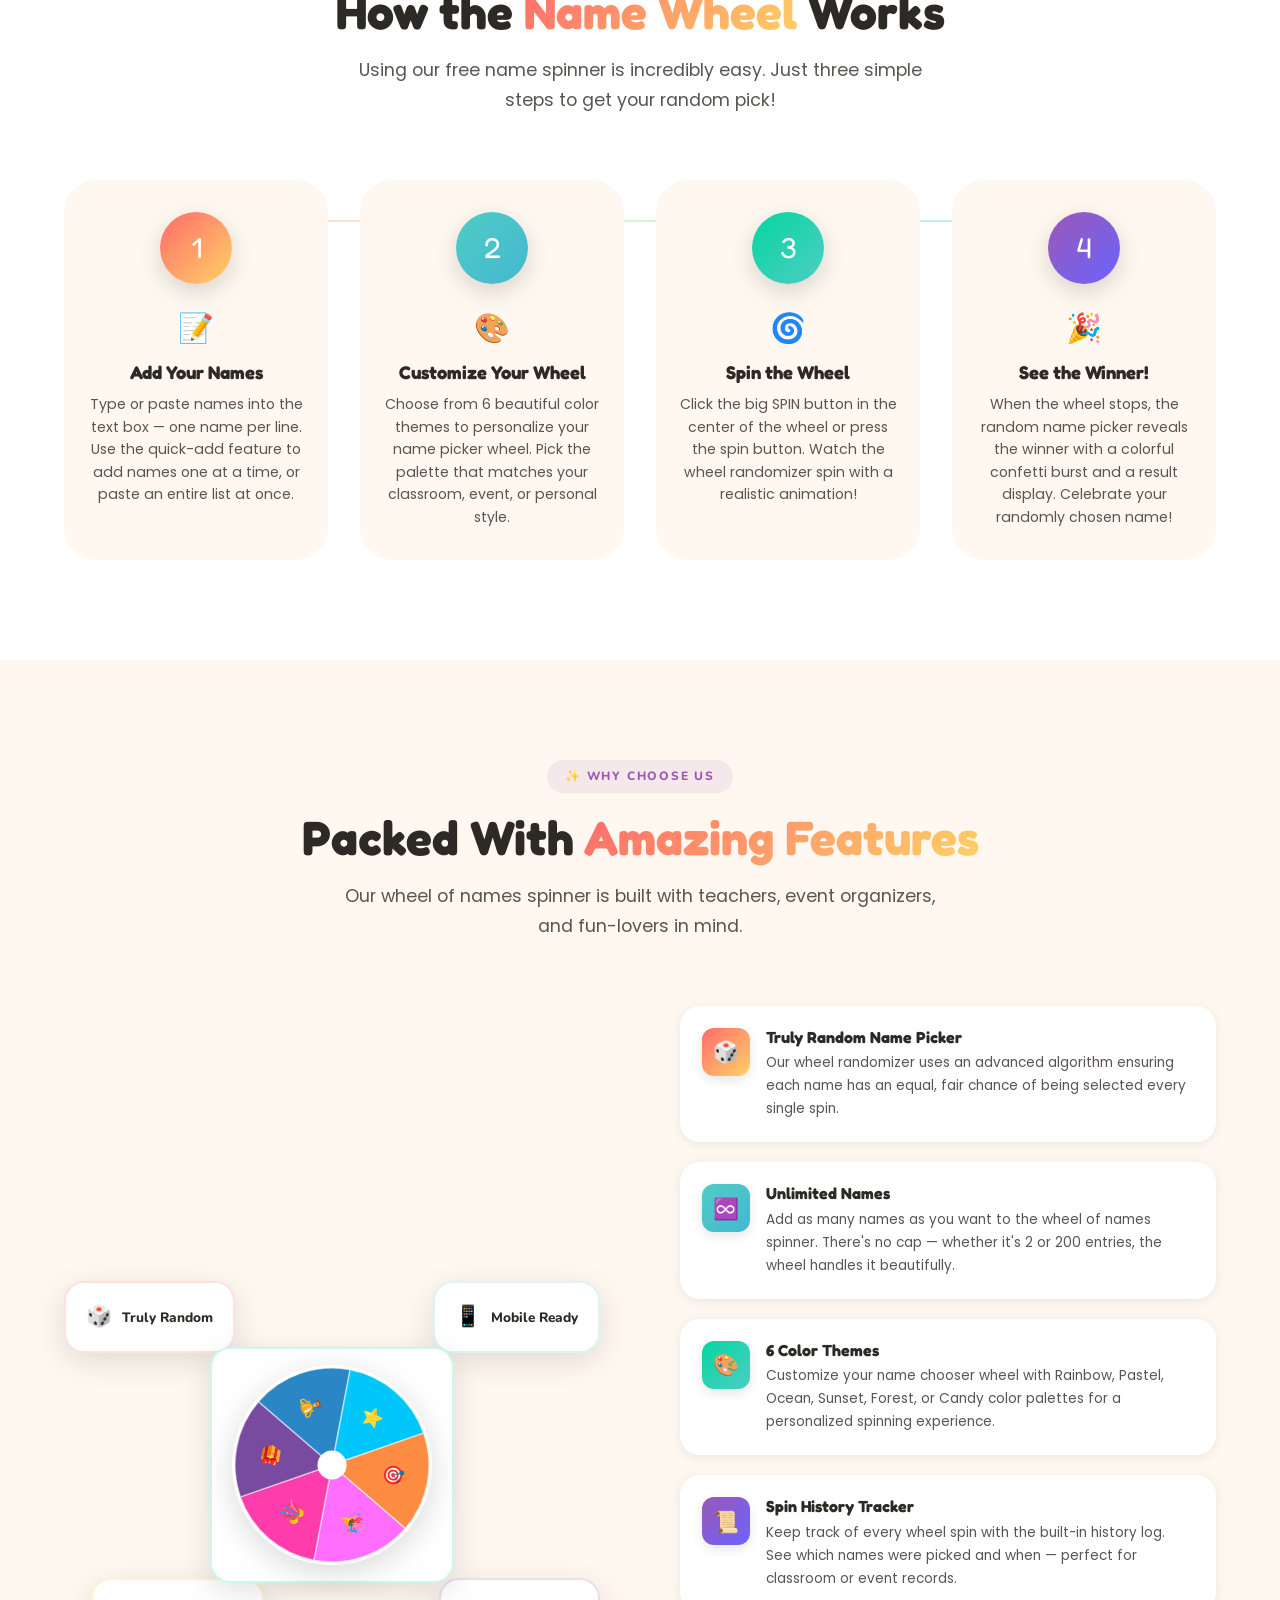
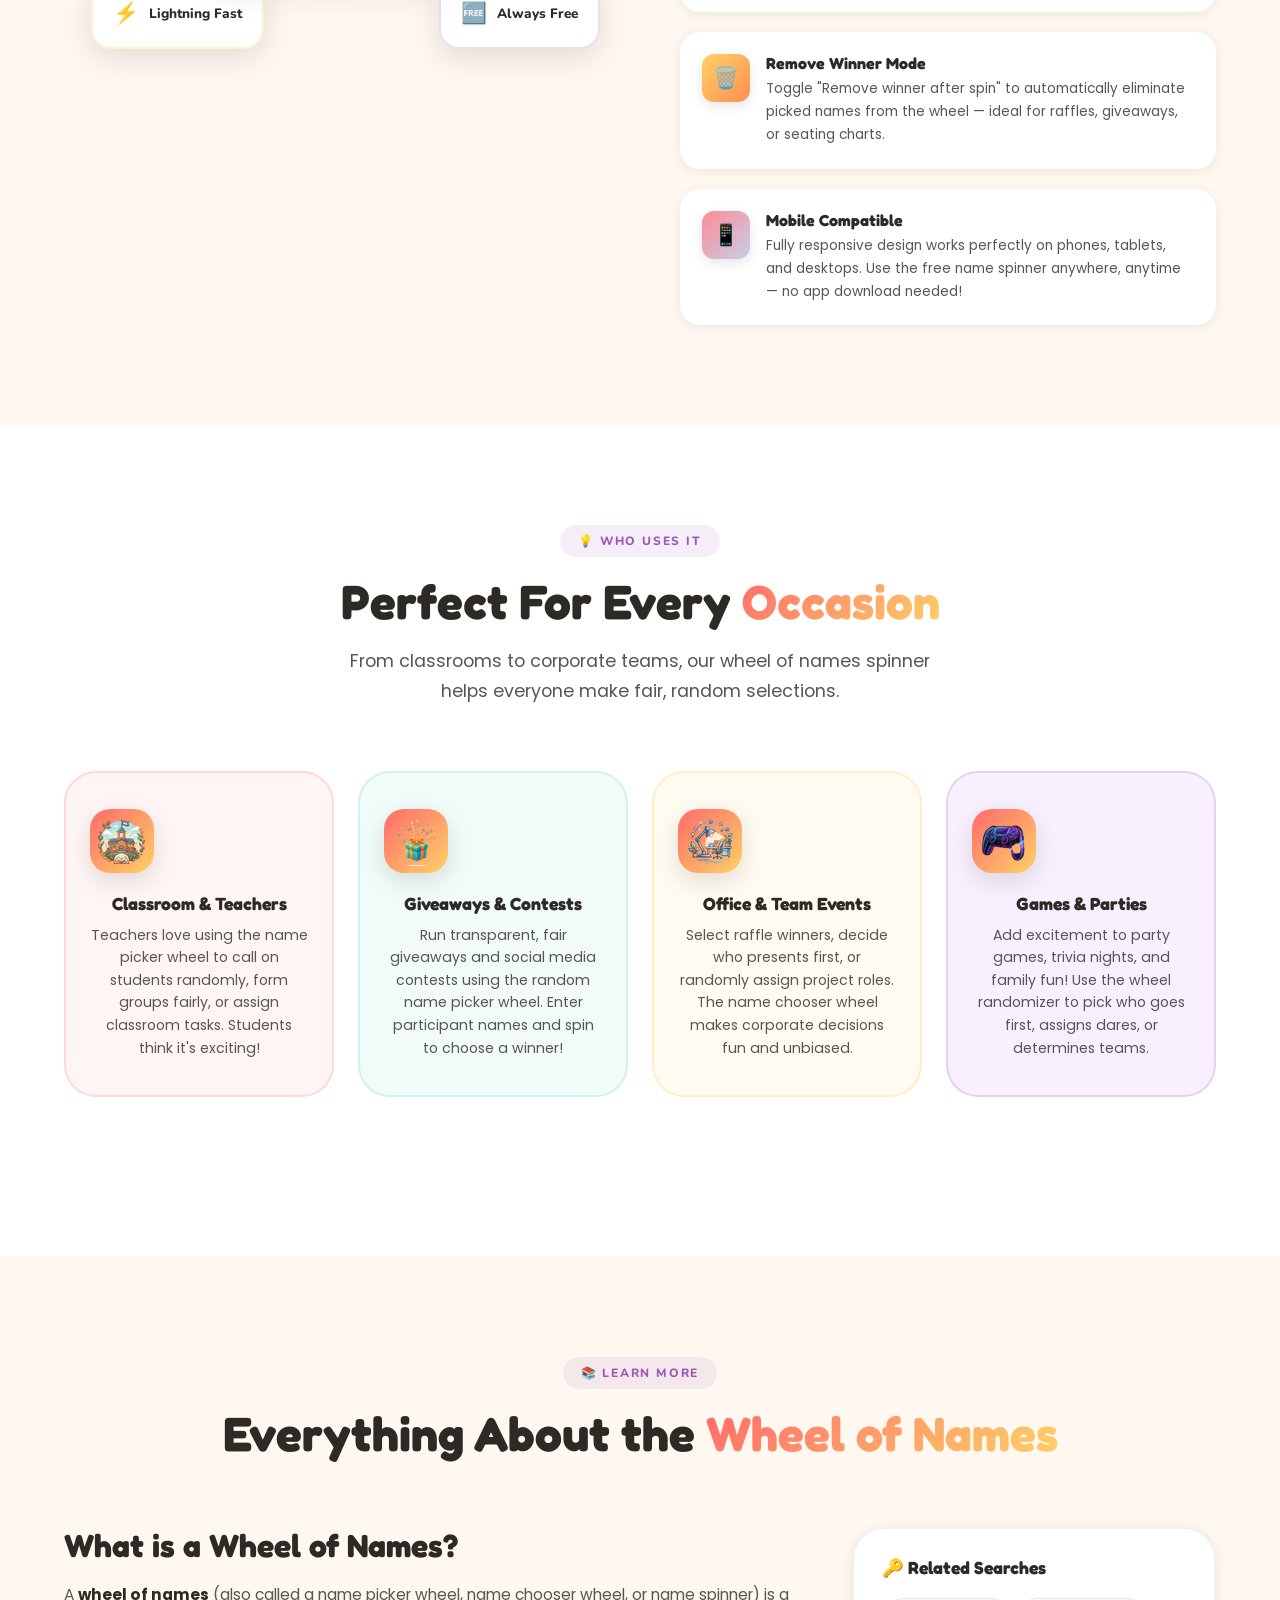
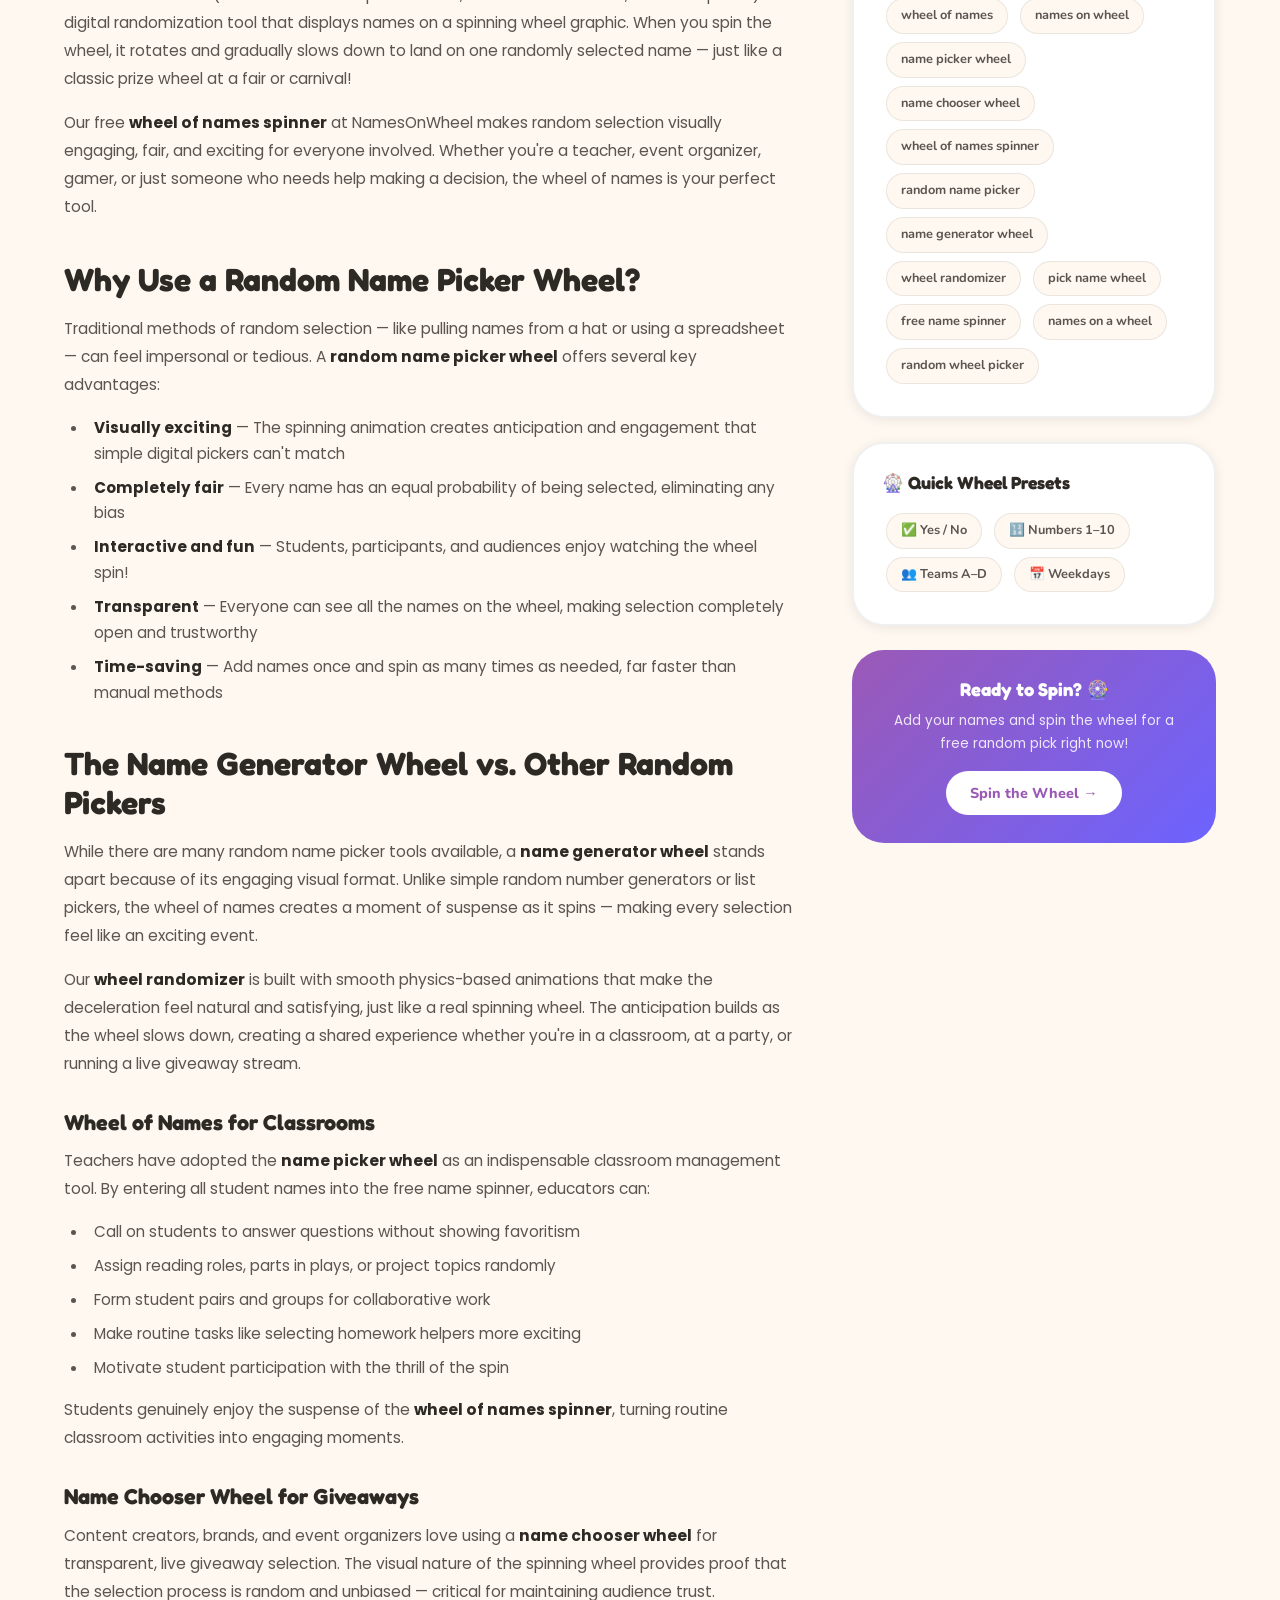
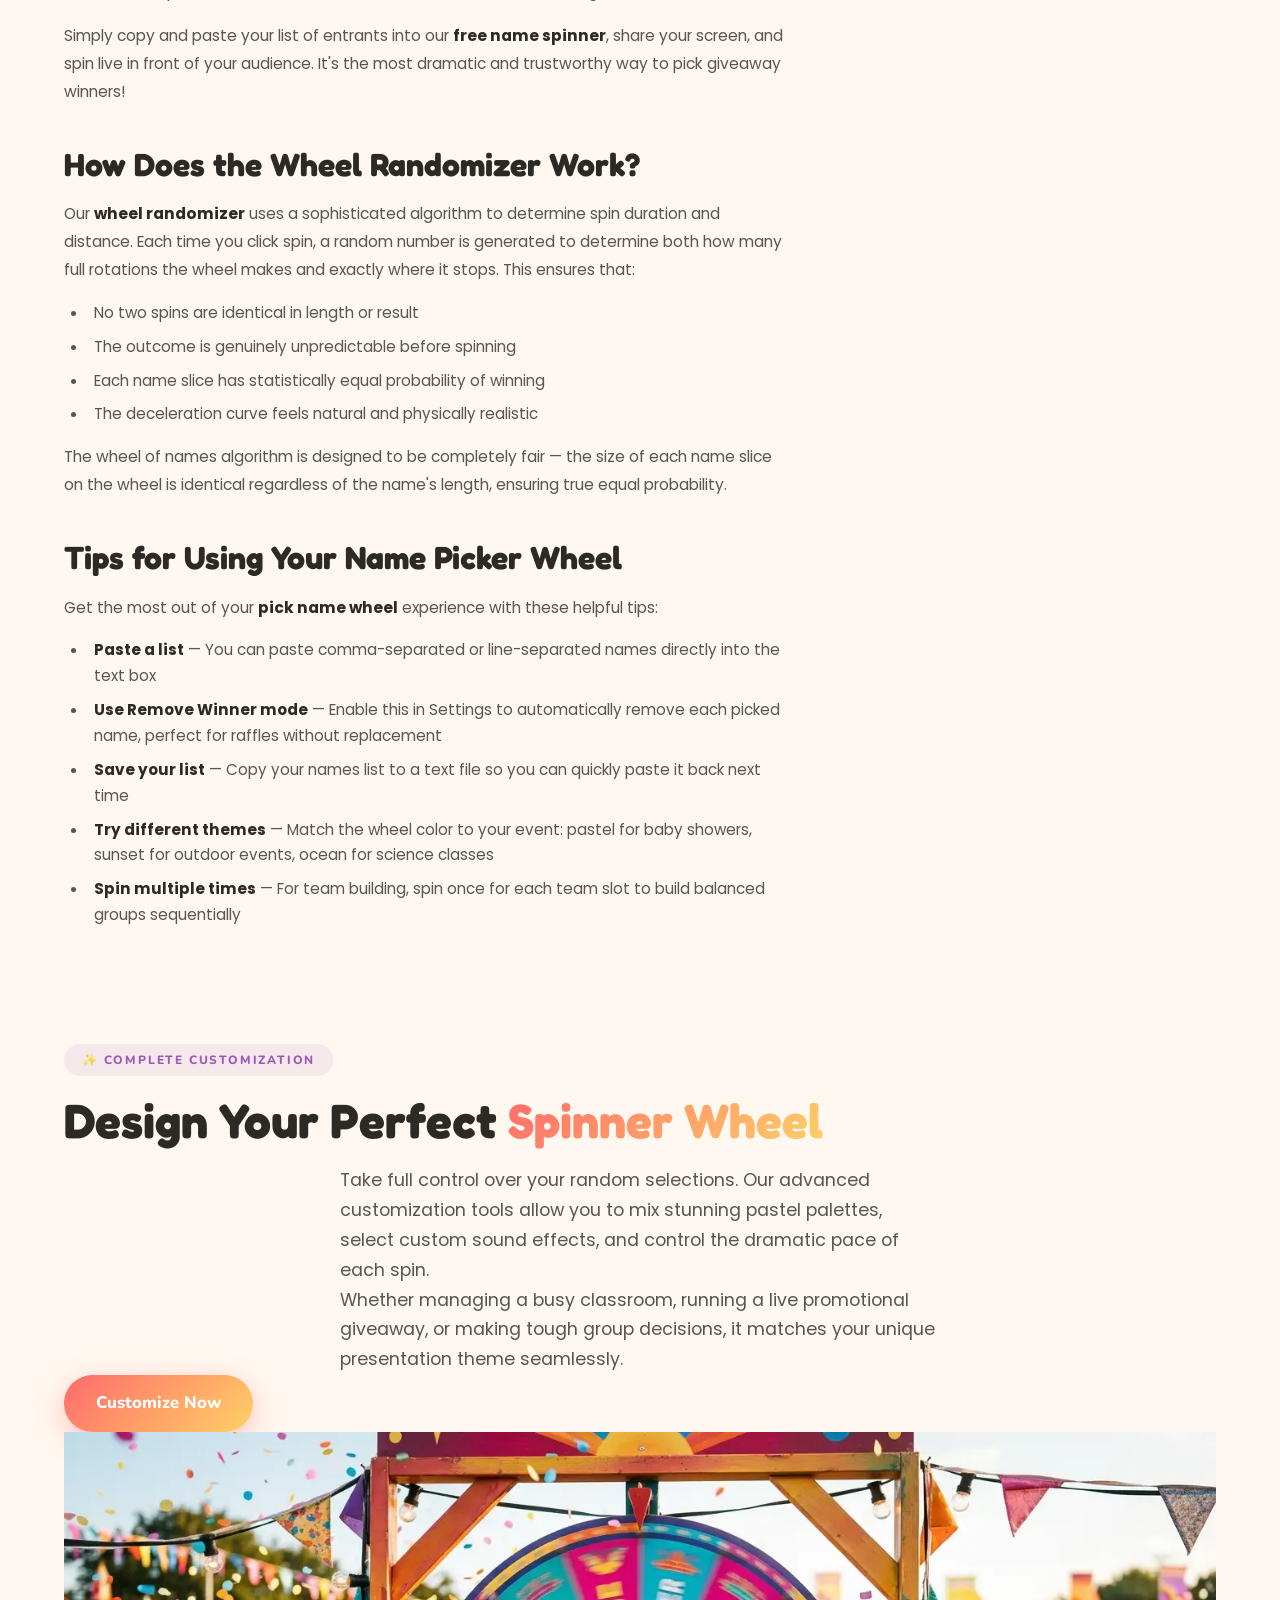
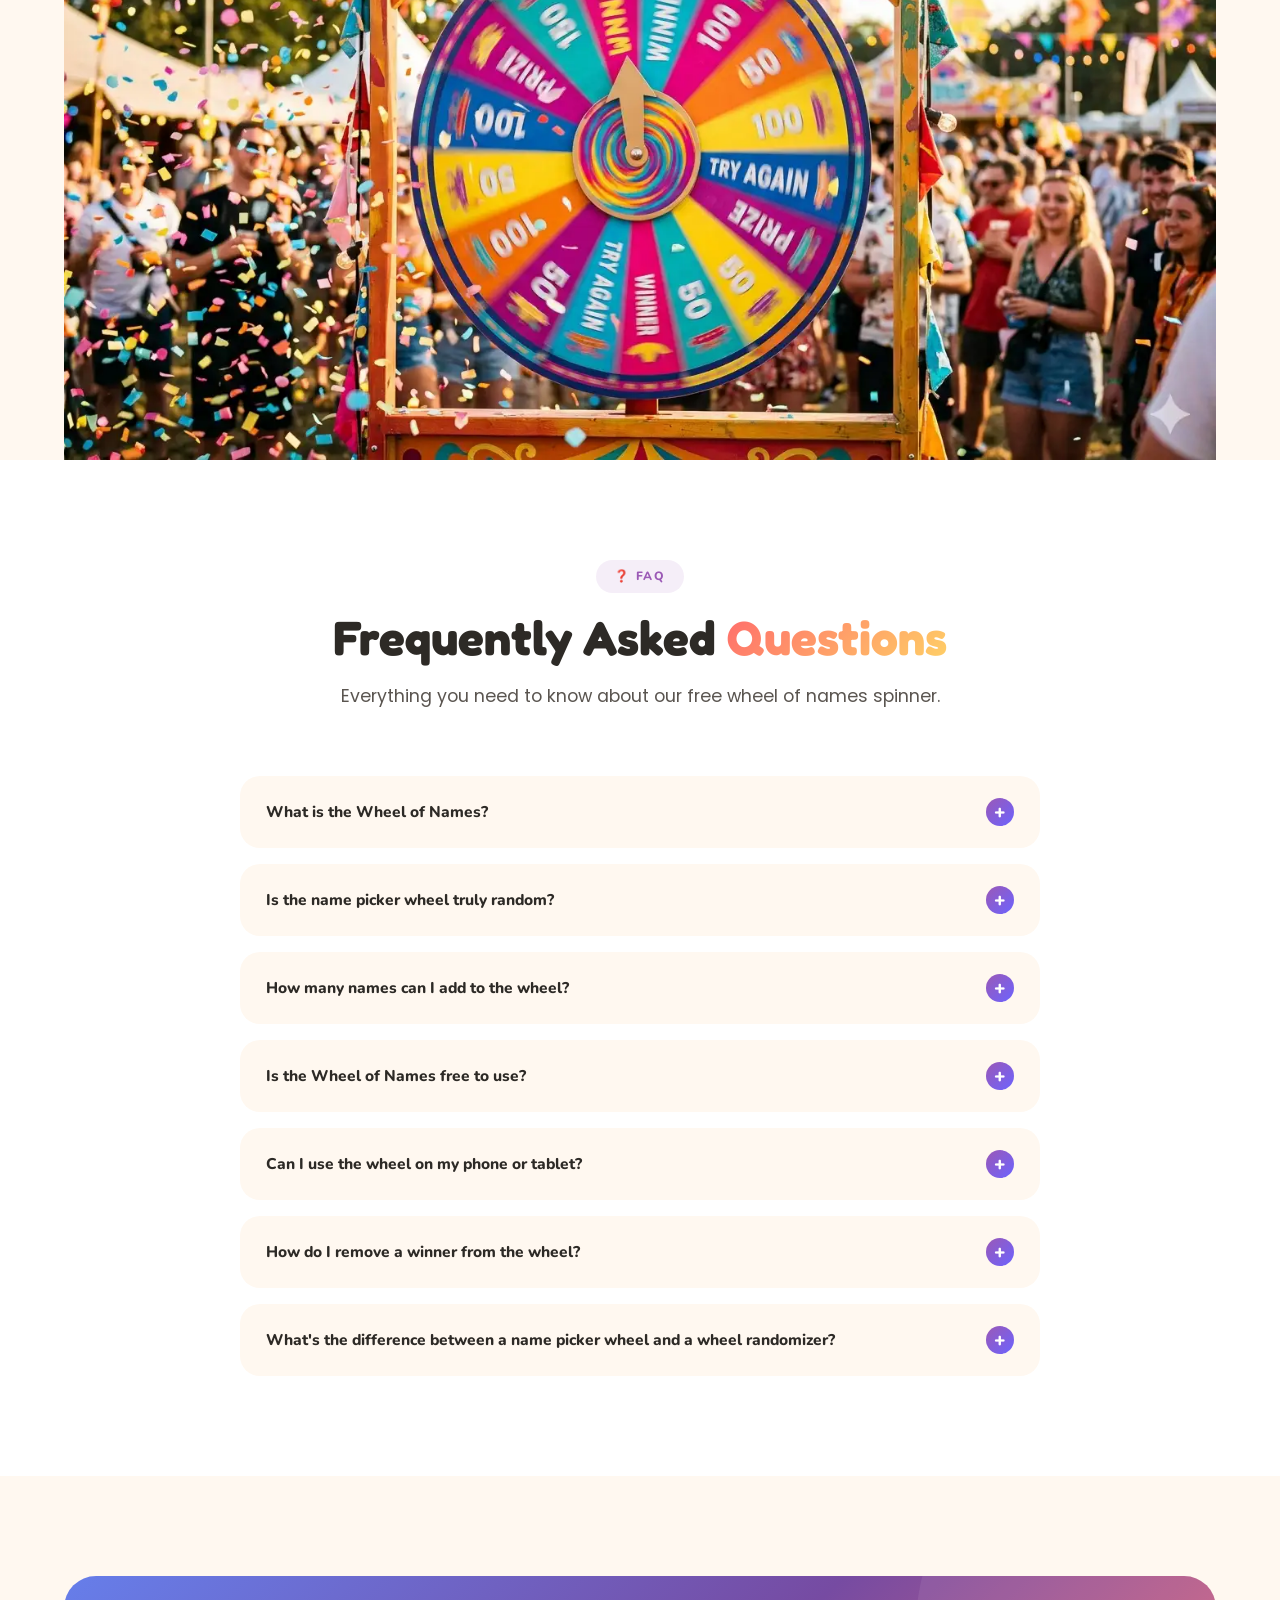
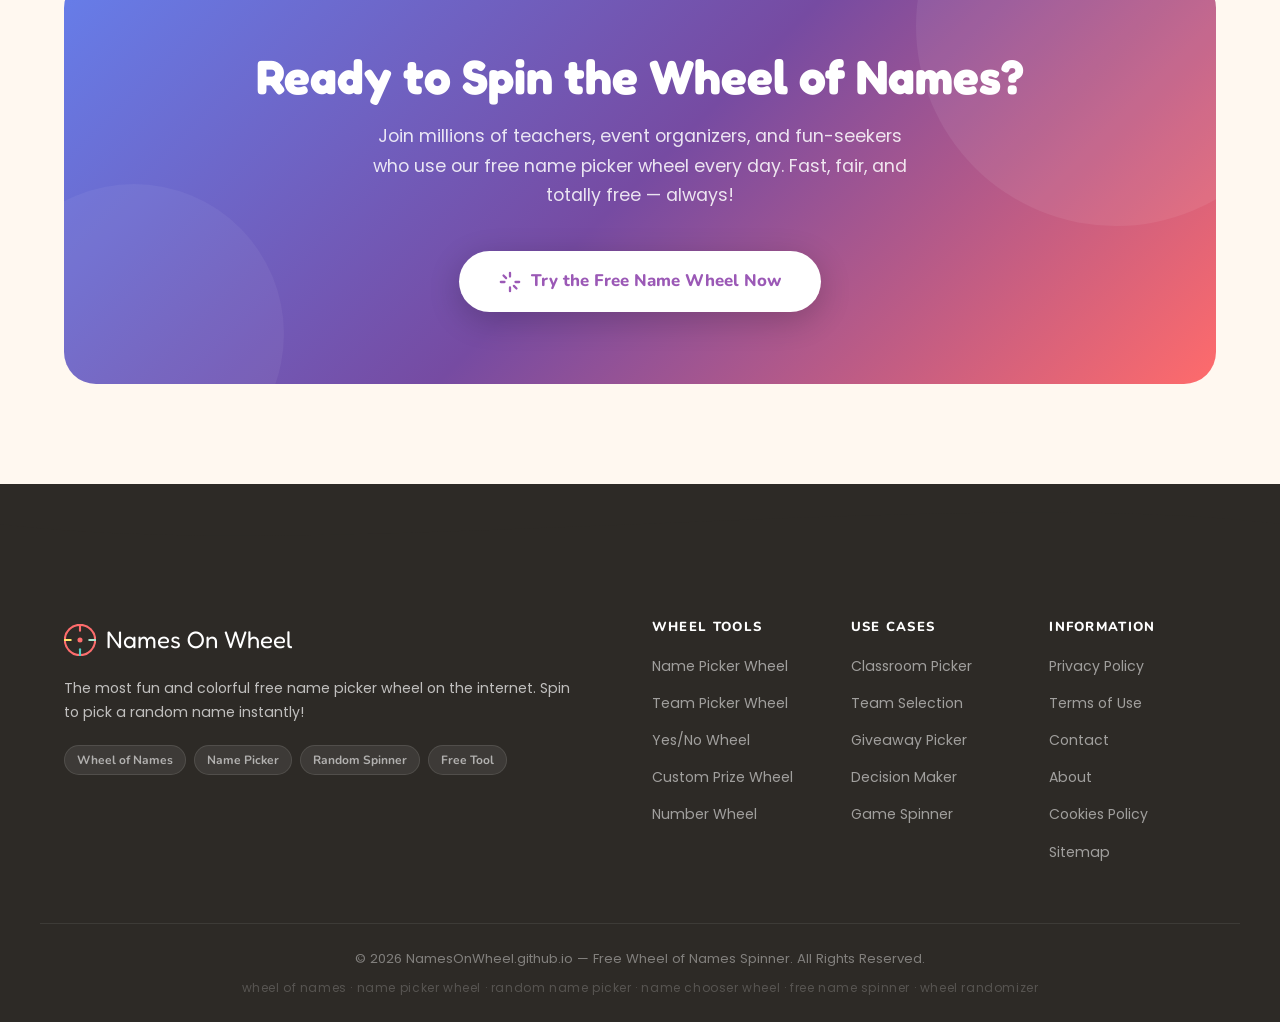
==== commit a0178960: "Update index.html" ====
--- a/index.html
+++ b/index.html
@@ -607,54 +607,36 @@
       </div>
     </section>
 
-    <section id="feature-showcase" class="feature-showcase-section">
+   <section class="landscape-feature-section" id="discover-more" aria-label="Discover Features">
   <div class="container">
-    <div class="showcase-grid">
+    <div class="landscape-grid">
       
-      <div class="showcase-content" data-animate>
-        <span class="section-tag">Interactive Design</span>
-        <h2 class="showcase-title">Spin, Decide, and Conquer Your <span>Daily Choices</span></h2>
-        <p class="showcase-desc">
-          Whether you are a teacher looking to pick a random student, a business organizing a giveaway, or a friend group trying to settle where to eat lunch—our beautifully optimized wheel mechanics bring absolute fairness and excitement to every turn.
+      <div class="landscape-content">
+        <span class="section-tag">✨ Complete Customization</span>
+        <h2 class="section-title">Design Your Perfect <span>Spinner Wheel</span></h2>
+        <p class="section-desc">
+          Take full control over your random selections. Our advanced customization tools allow you to mix stunning pastel palettes, select custom sound effects, and control the dramatic pace of each spin. 
         </p>
-        
-        <ul class="showcase-features-list">
-          <li>
-            <div class="showcase-li-icon" style="background: rgba(6,214,160,0.1); color: var(--green);">✓</div>
-            <div>
-              <strong>Perfectly Balanced Physics:</strong> Every spin utilizes advanced random number generation integrated directly with real-time vector math.
-            </div>
-          </li>
-          <li>
-            <div class="showcase-li-icon" style="background: rgba(155,89,182,0.1); color: var(--purple);">✓</div>
-            <div>
-              <strong>Highly Customizable Templates:</strong> Save multiple wheel setups and swap theme palettes matching your brand layout instantly.
-            </div>
-          </li>
-        </ul>
-
-        <div class="showcase-actions">
-          <a href="/#wheel-app" class="btn-primary">
-            Try the App
-            <svg width="20" height="20" viewBox="0 0 24 24" fill="none" stroke="currentColor" stroke-width="2.5" stroke-linecap="round" stroke-linejoin="round"><line x1="5" y1="12" x2="19" y2="12"></line><polyline points="12 5 19 12 12 19"></polyline></svg>
+        <p class="section-desc">
+          Whether managing a busy classroom, running a live promotional giveaway, or making tough group decisions, it matches your unique presentation theme seamlessly.
+        </p>
+        <div class="landscape-actions">
+          <a href="#wheel-app" class="btn-primary" aria-label="Customize your wheel">
+            Customize Now
           </a>
         </div>
       </div>
 
-      <div class="showcase-media" data-animate data-animate-delay="2">
-        <div class="image-wrapper">
-          <img src="/images/colorful-wheel.webp" alt="Data presentation display dashboard" class="landscape-img" />
-          <div class="media-accent-card">
-            <span class="accent-number">100%</span>
-            <span class="accent-label">Fair Outcome Engine</span>
-          </div>
+      <div class="landscape-visual">
+        <div class="landscape-img-wrapper">
+          <img src="/images/colorful-wheel.webp" alt="Interactive customized dashboard preview" class="landscape-img" loading="lazy">
+          <div class="landscape-overlay-gradient"></div>
         </div>
       </div>
 
     </div>
   </div>
 </section>
-
     <!-- ===========================
          FAQ SECTION
          =========================== -->
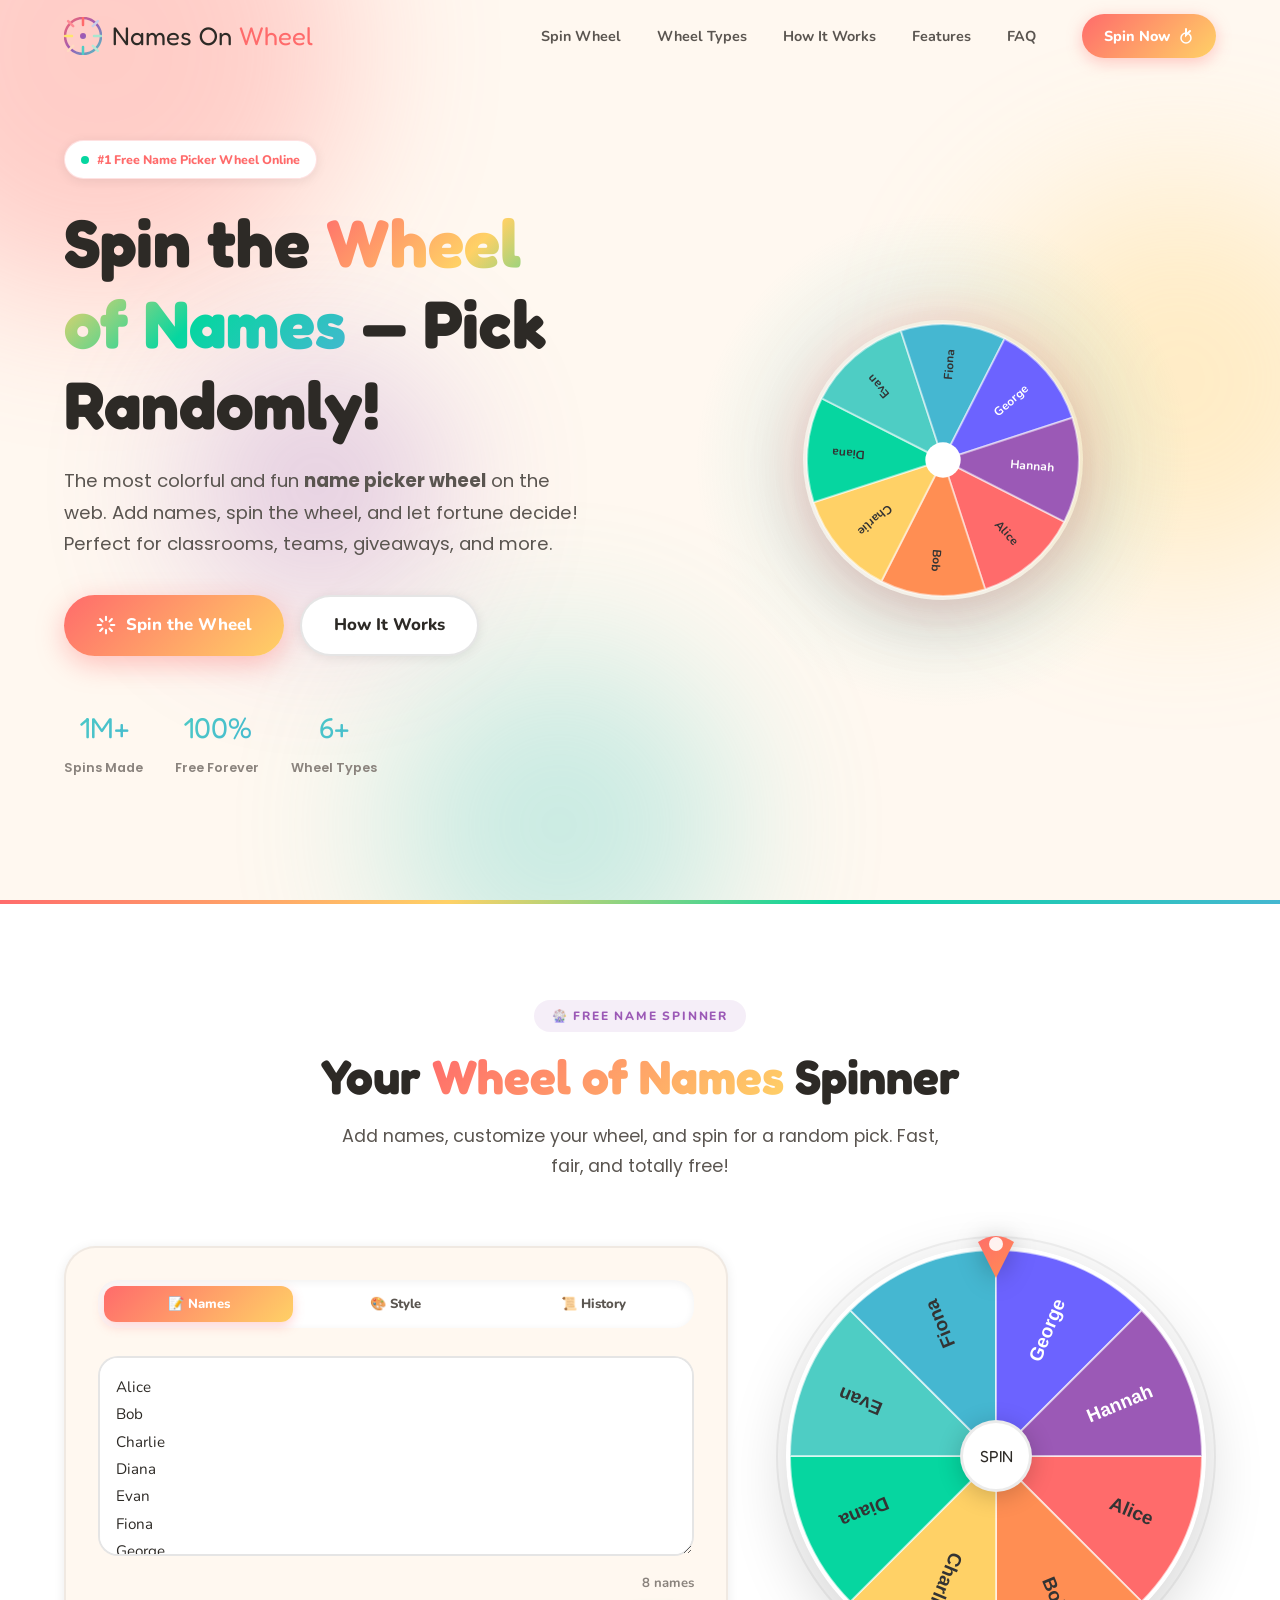
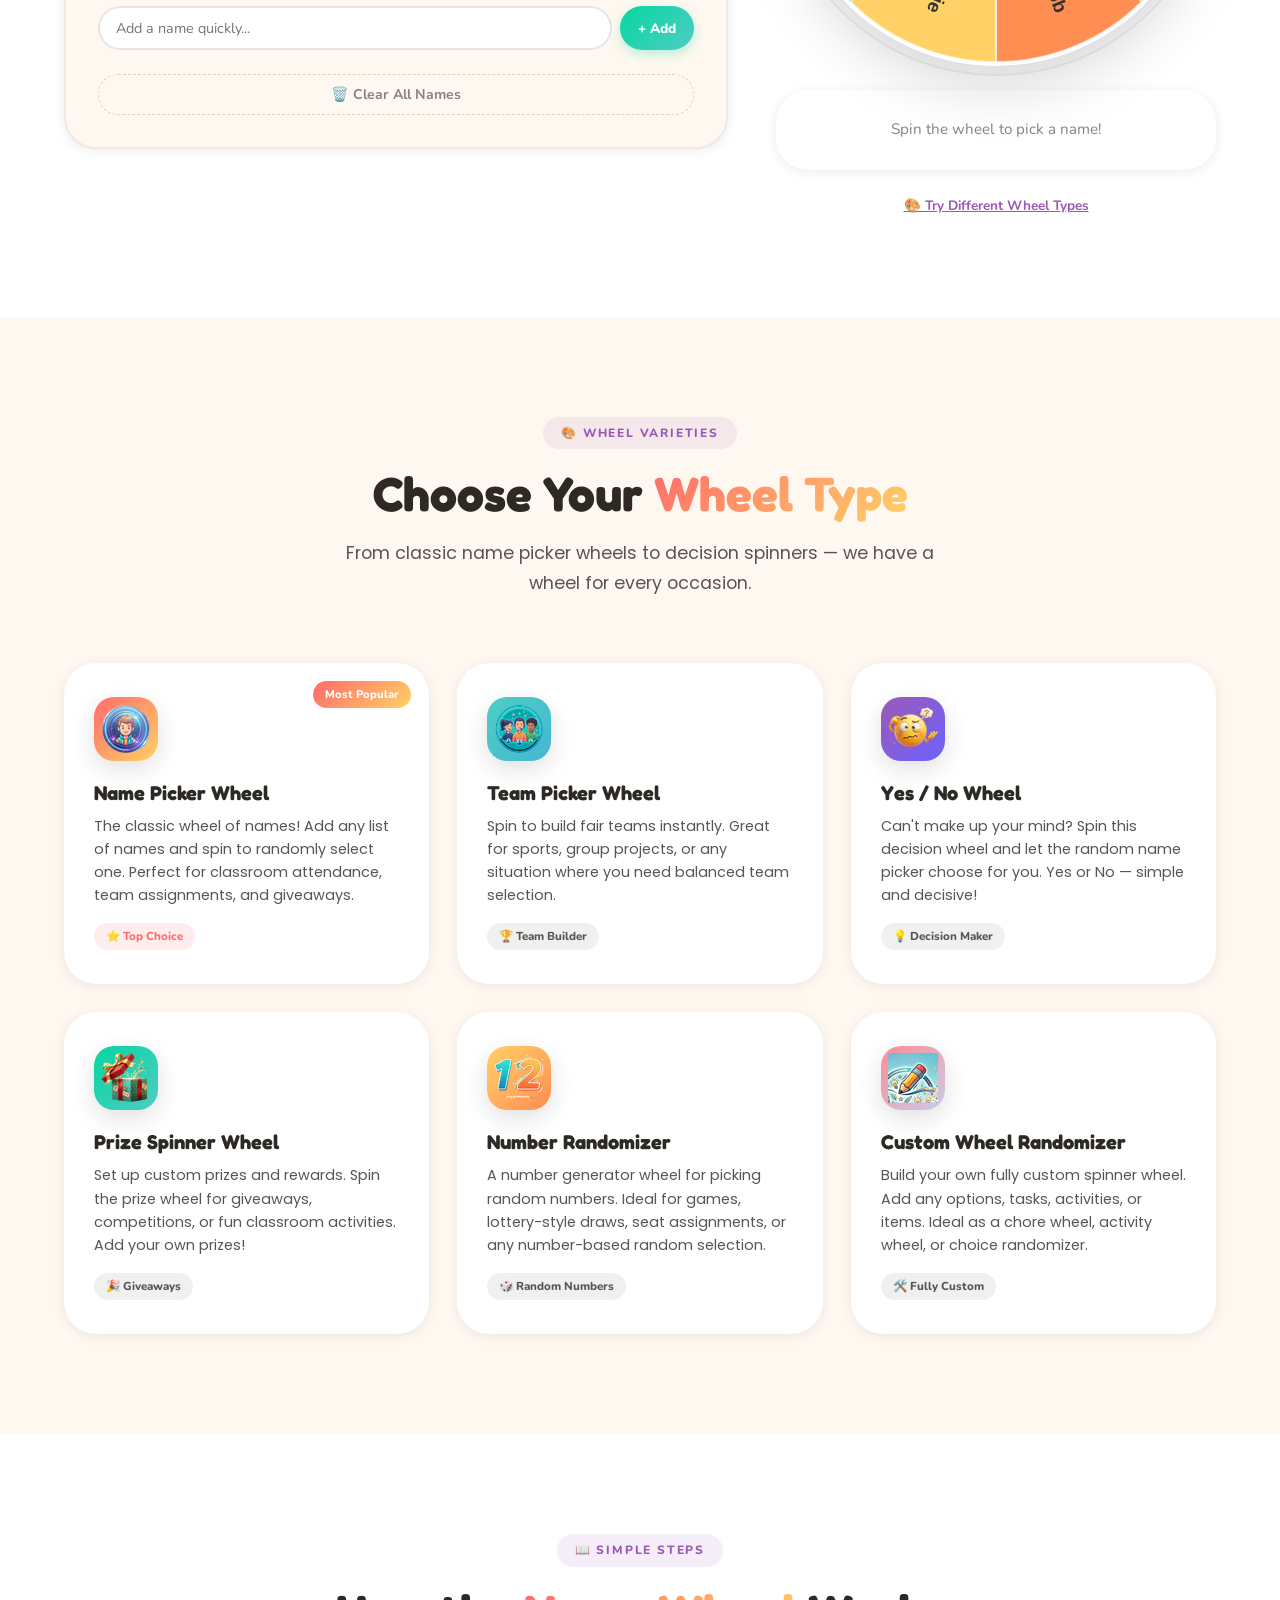
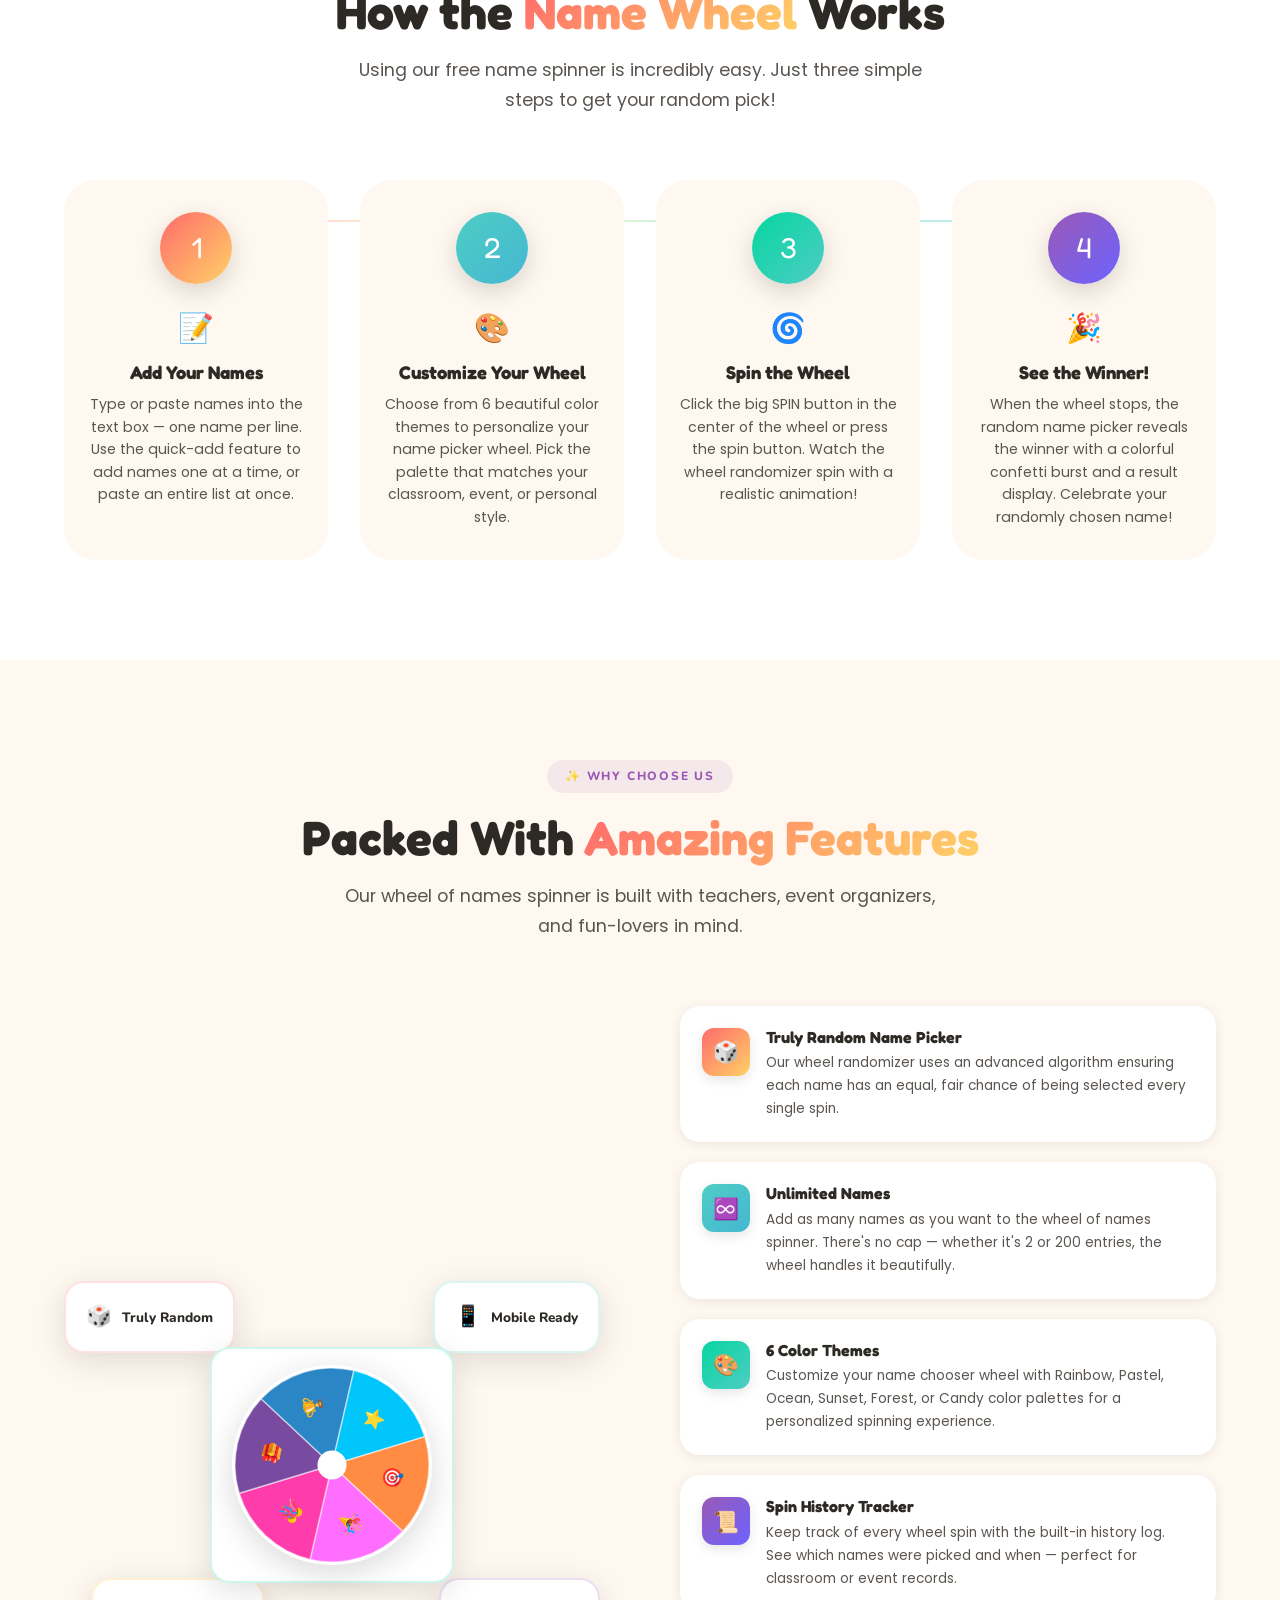
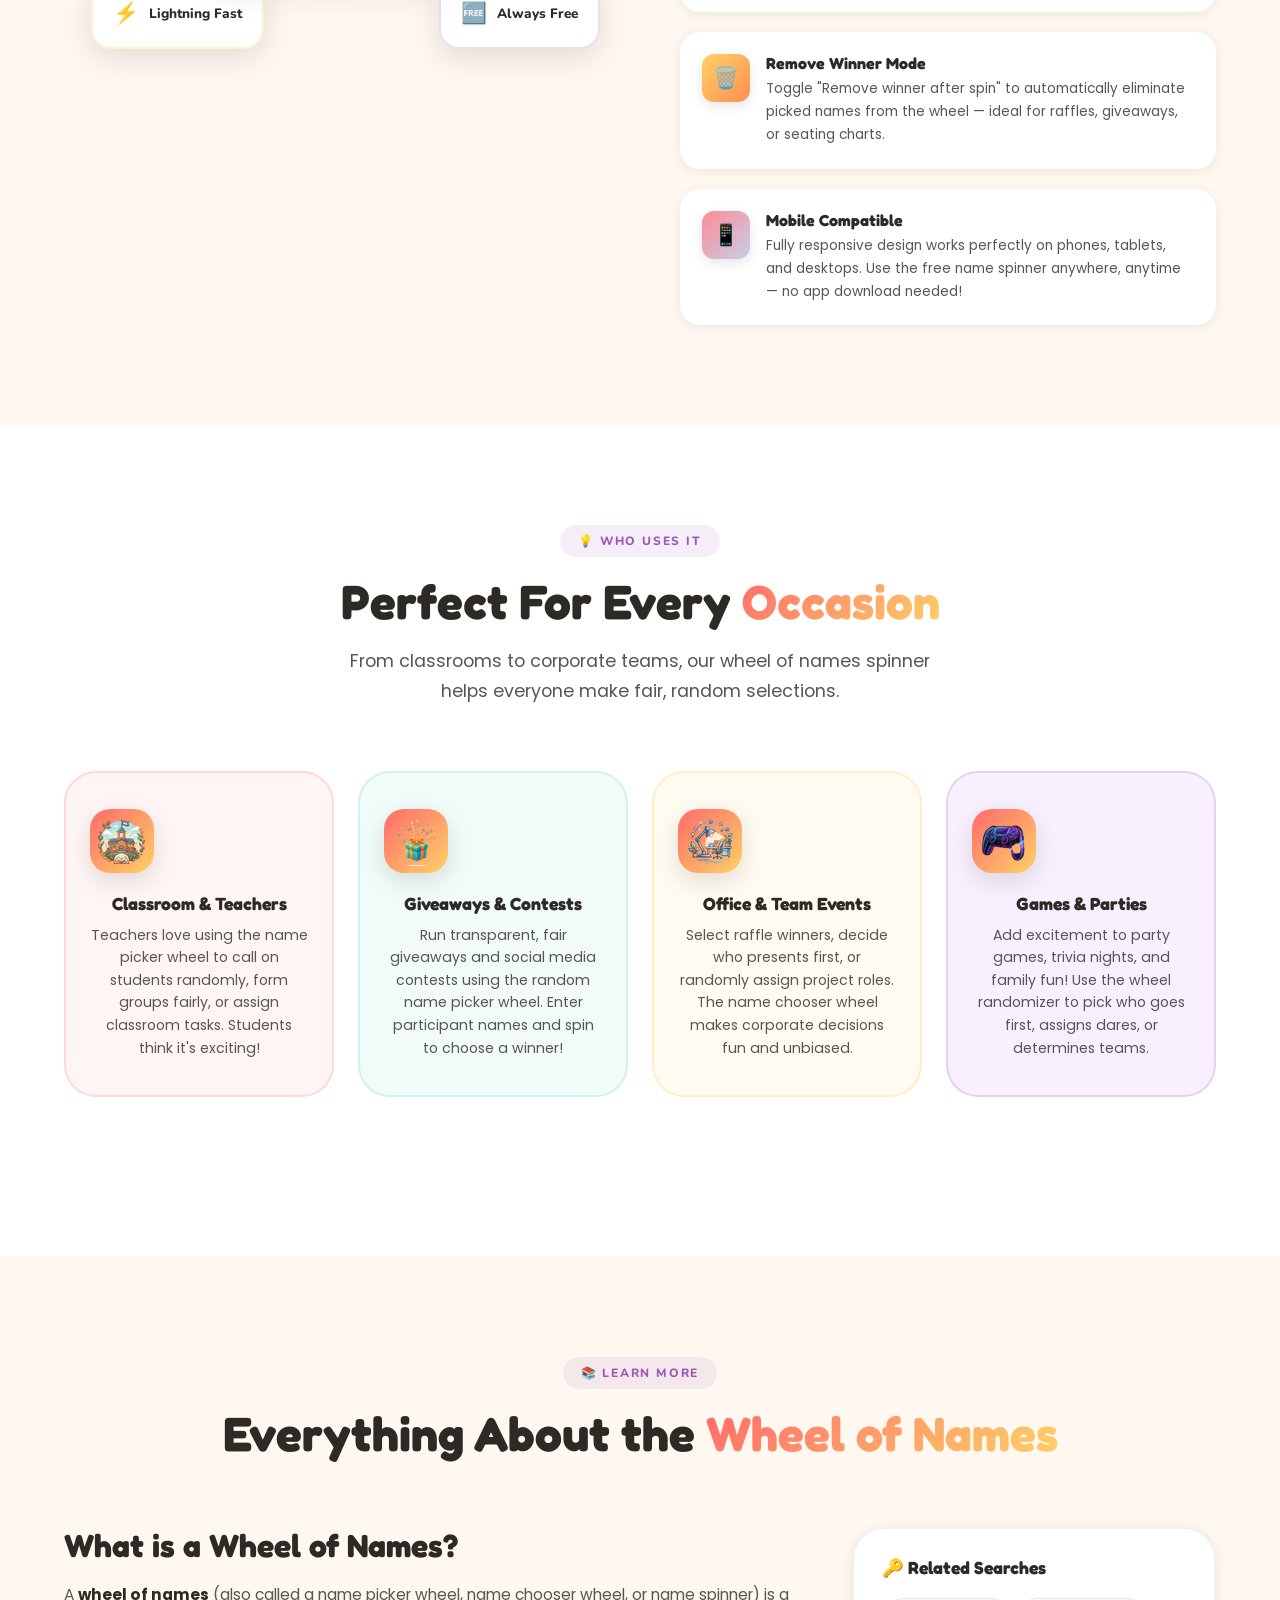
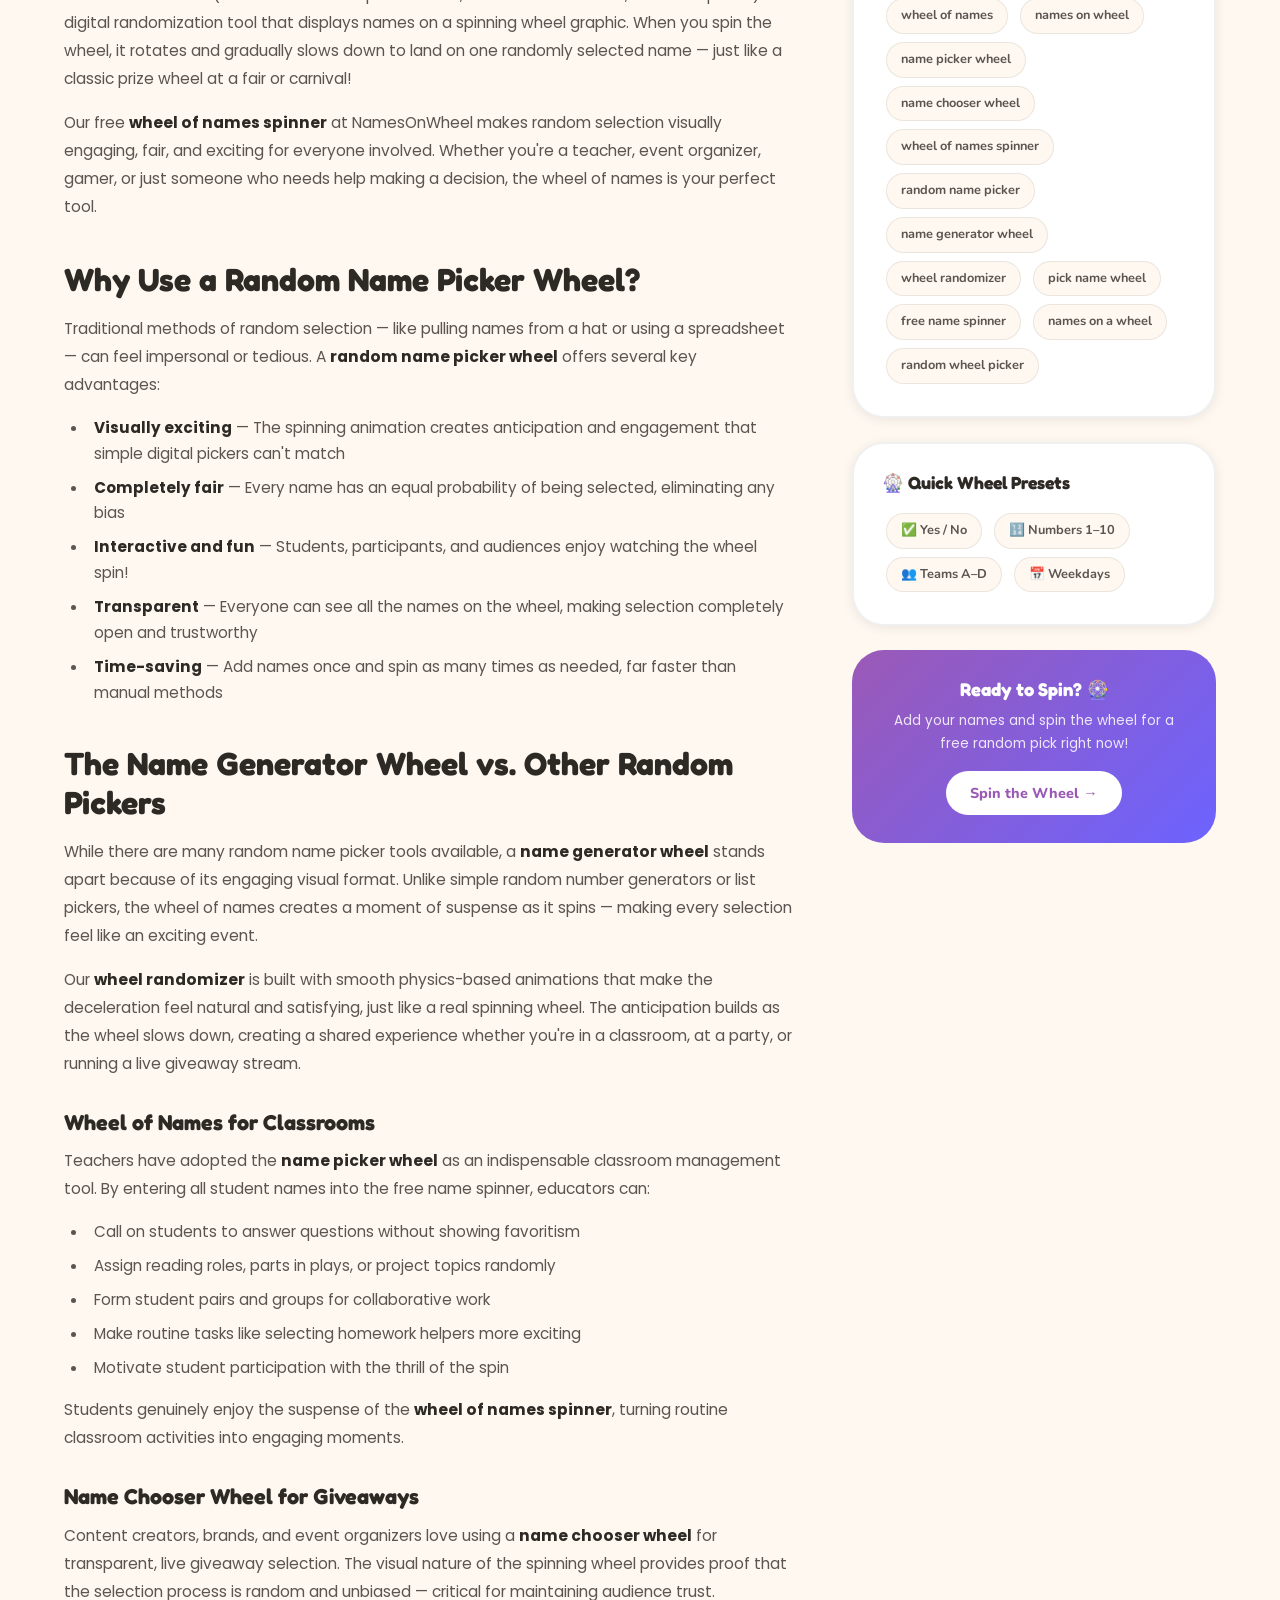
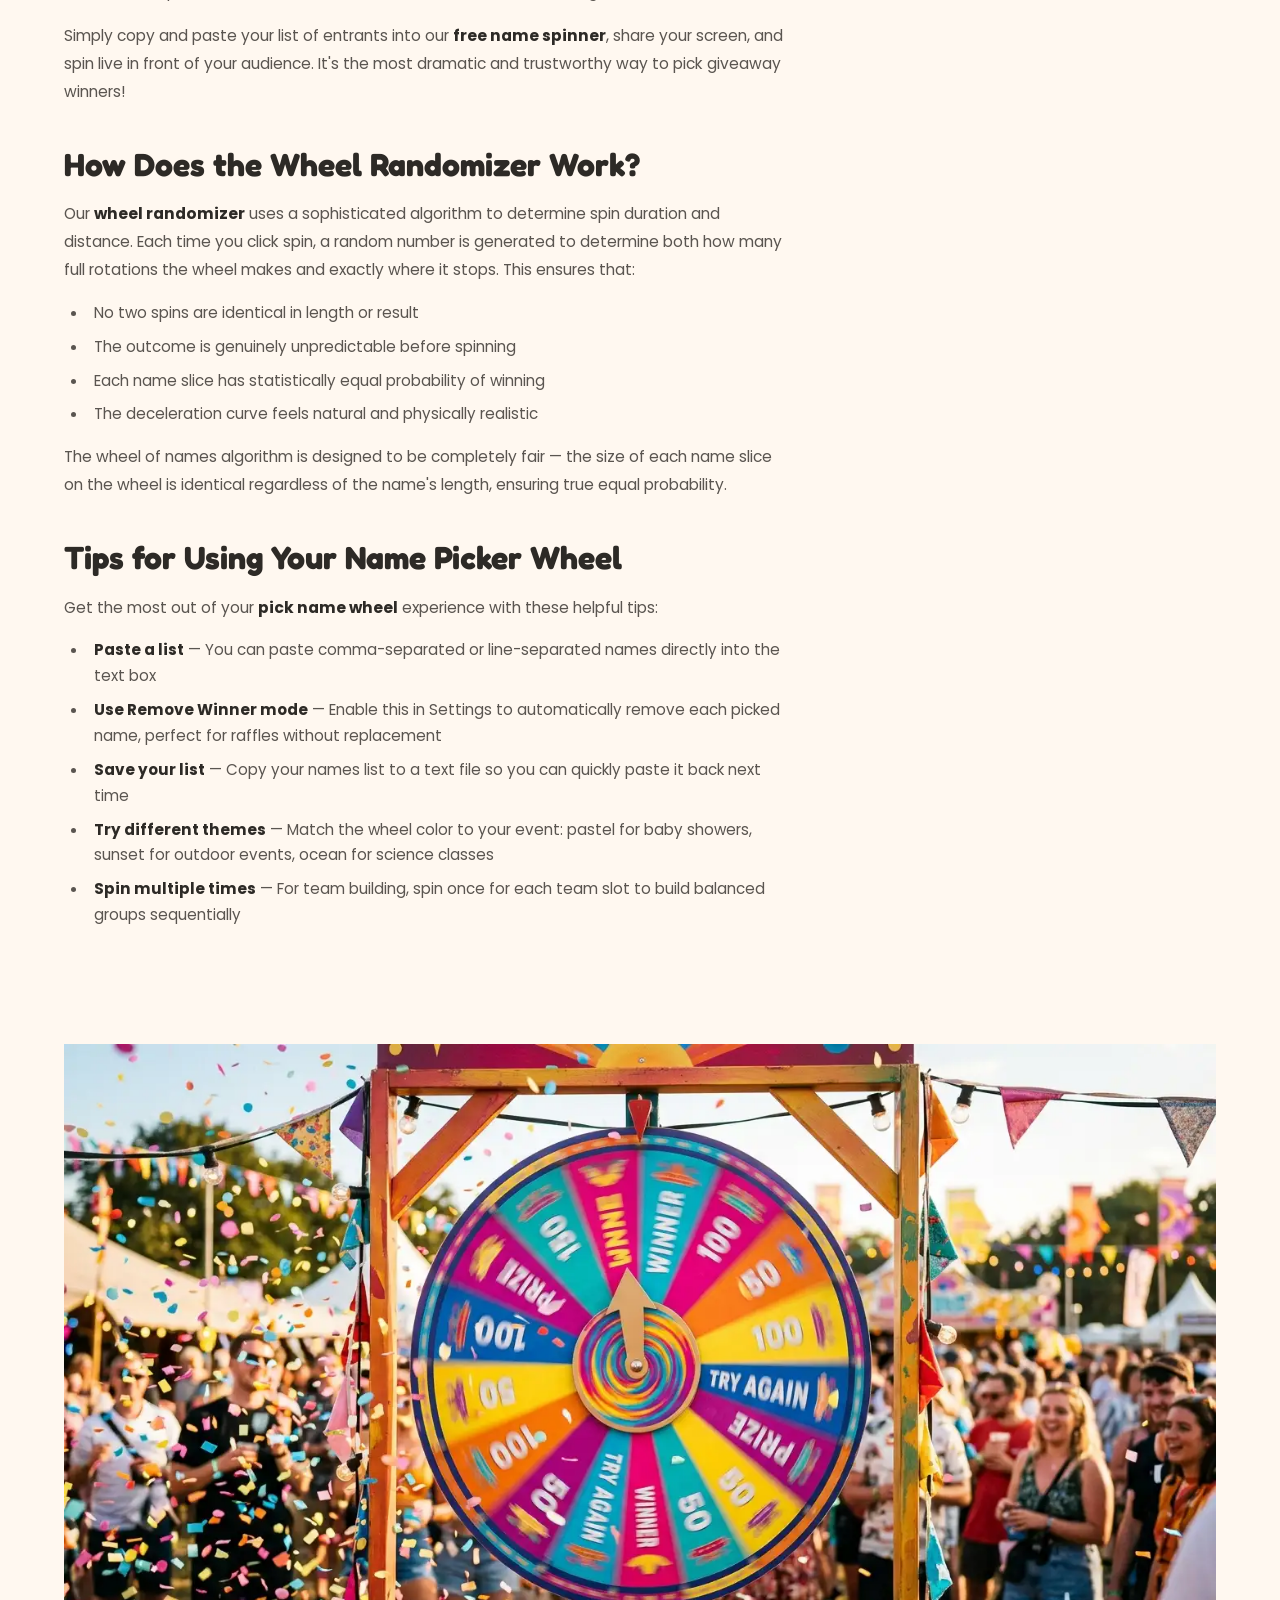
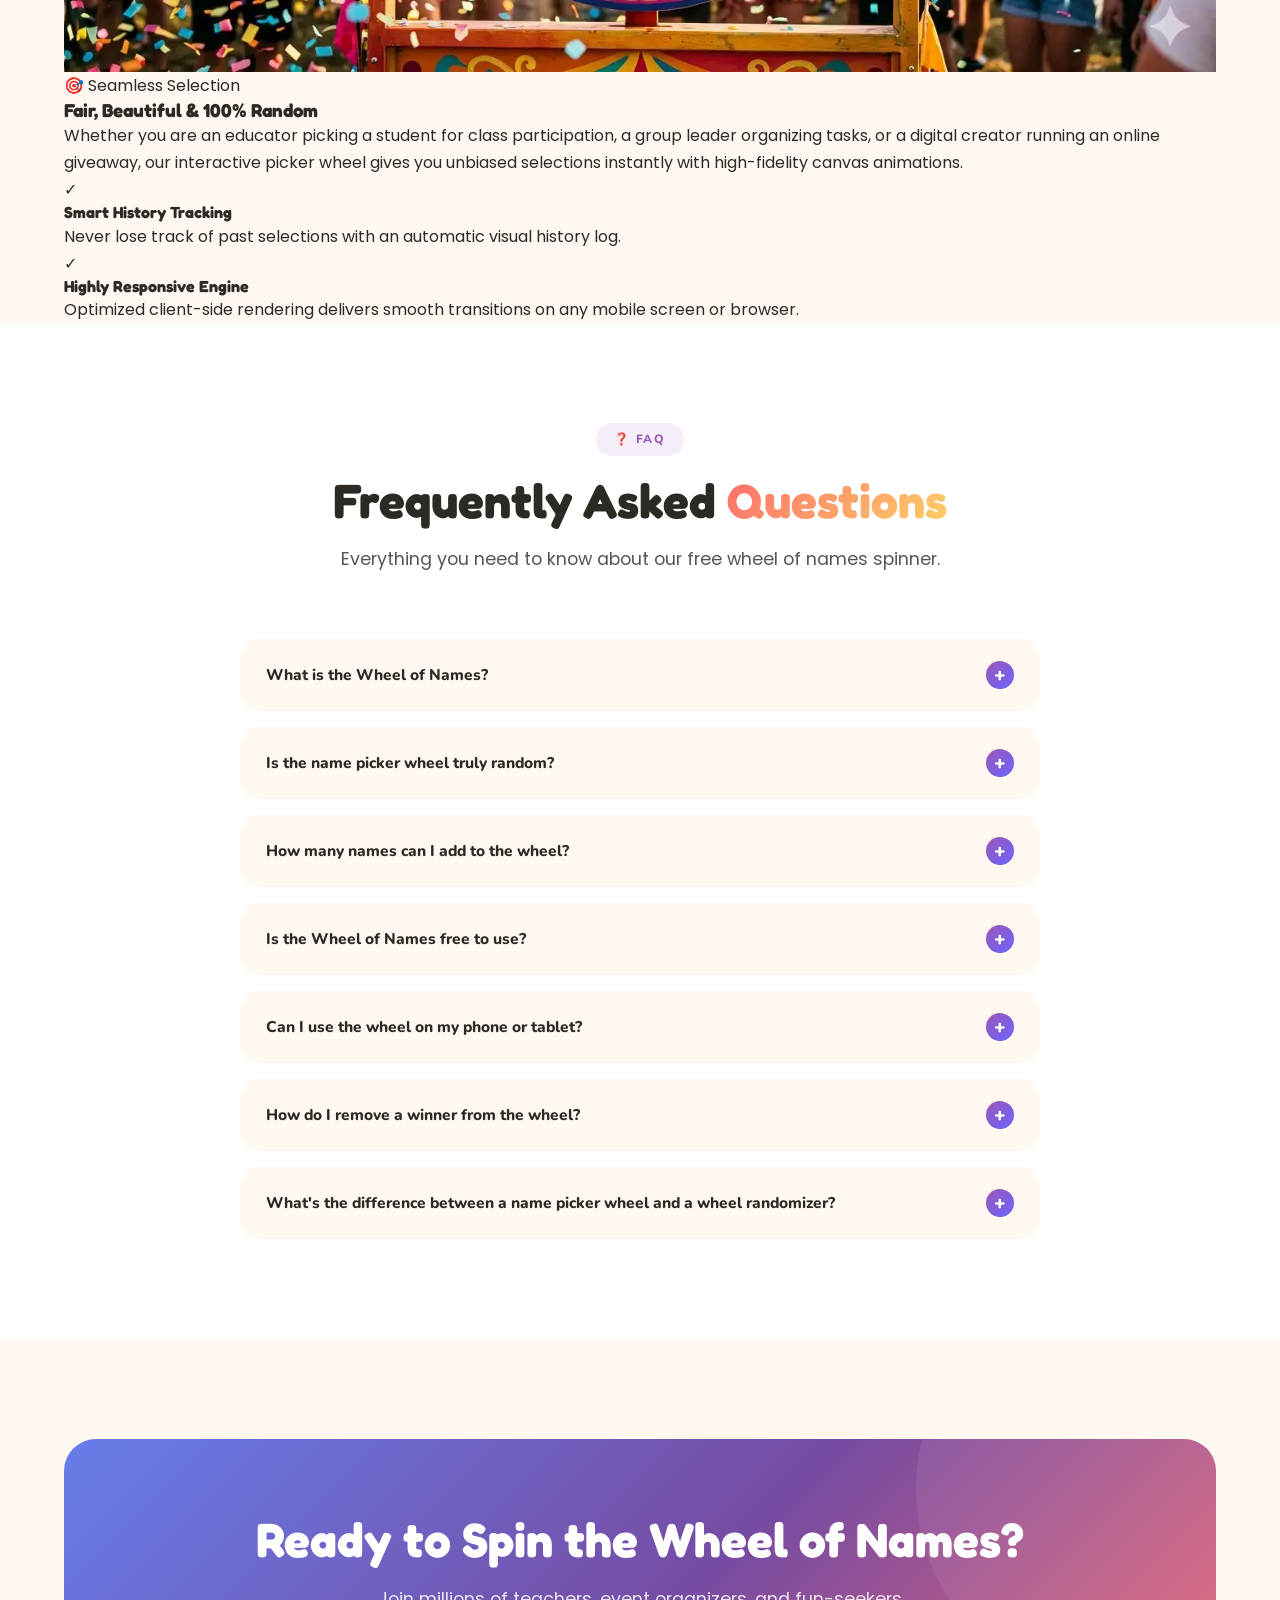
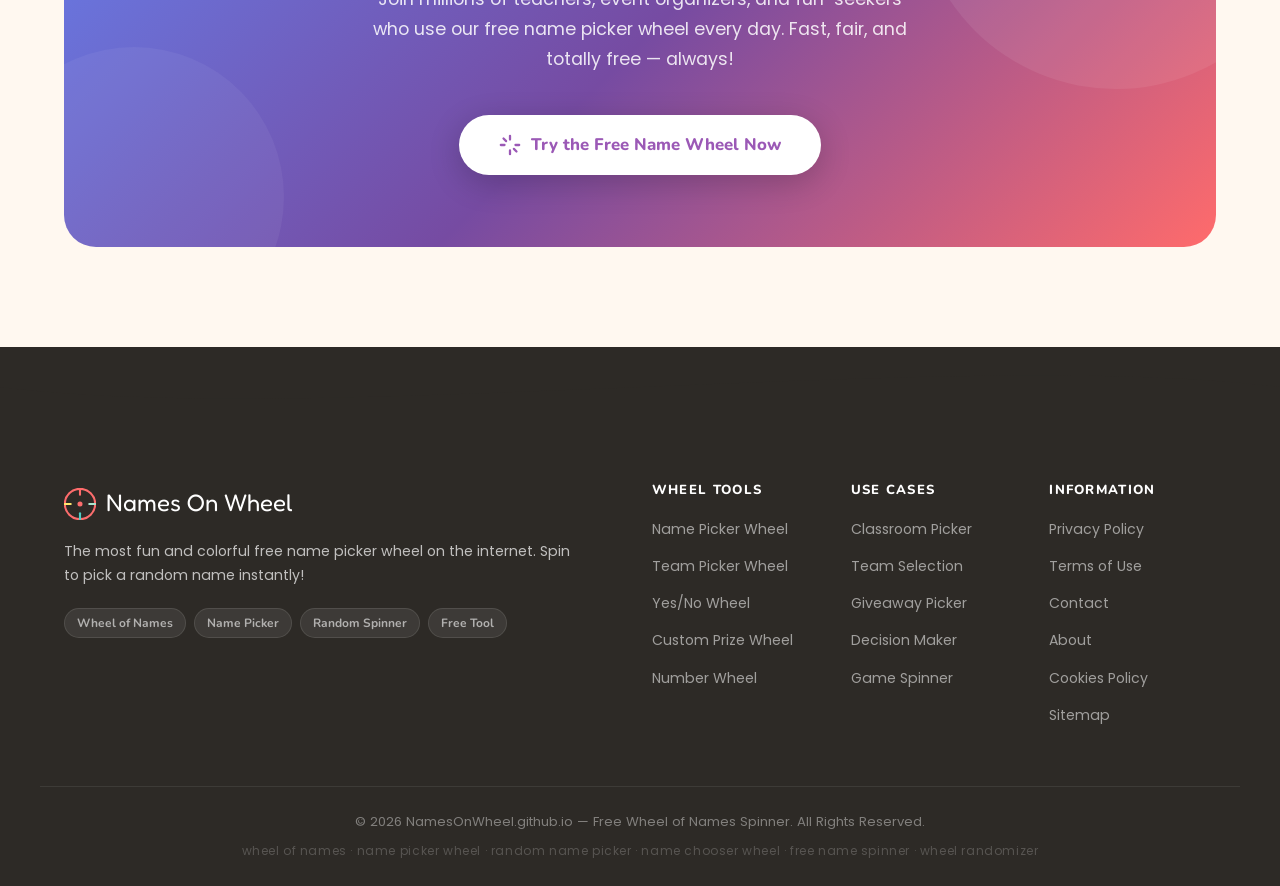
==== commit 6aa066b9: "Update index.html" ====
--- a/index.html
+++ b/index.html
@@ -607,36 +607,43 @@
       </div>
     </section>
 
-   <section class="landscape-feature-section" id="discover-more" aria-label="Discover Features">
-  <div class="container">
-    <div class="landscape-grid">
-      
-      <div class="landscape-content">
-        <span class="section-tag">✨ Complete Customization</span>
-        <h2 class="section-title">Design Your Perfect <span>Spinner Wheel</span></h2>
-        <p class="section-desc">
-          Take full control over your random selections. Our advanced customization tools allow you to mix stunning pastel palettes, select custom sound effects, and control the dramatic pace of each spin. 
-        </p>
-        <p class="section-desc">
-          Whether managing a busy classroom, running a live promotional giveaway, or making tough group decisions, it matches your unique presentation theme seamlessly.
-        </p>
-        <div class="landscape-actions">
-          <a href="#wheel-app" class="btn-primary" aria-label="Customize your wheel">
-            Customize Now
-          </a>
-        </div>
-      </div>
-
-      <div class="landscape-visual">
-        <div class="landscape-img-wrapper">
-          <img src="/images/colorful-wheel.webp" alt="Interactive customized dashboard preview" class="landscape-img" loading="lazy">
-          <div class="landscape-overlay-gradient"></div>
-        </div>
-      </div>
-
-    </div>
-  </div>
-</section>
+
+    <section class="feature-info-section" id="about-picker" aria-label="Why Choose Our Wheel of Names">      
+      <div class="container">
+        <div class="info-layout">
+          <div class="info-image-wrapper">
+            <img src="/images/colorful-wheel.webp" alt="People gathering happily to pick a random name from the wheel" class="info-img" loading="lazy">
+          </div>
+          
+          <div class="info-content">
+            <span class="info-tag">🎯 Seamless Selection</span>
+            <h3 class="info-title">Fair, Beautiful & <span>100% Random</span></h3>
+            <p class="info-desc">
+              Whether you are an educator picking a student for class participation, a group leader organizing tasks, or a digital creator running an online giveaway, our interactive picker wheel gives you unbiased selections instantly with high-fidelity canvas animations.
+            </p>
+            
+            <div class="info-features-list">
+              <div class="info-feature-item">
+                <div class="info-icon-box">✓</div>
+                <div class="info-feature-text">
+                  <h4>Smart History Tracking</h4>
+                  <p>Never lose track of past selections with an automatic visual history log.</p>
+                </div>
+              </div>
+              <div class="info-feature-item">
+                <div class="info-icon-box">✓</div>
+                <div class="info-feature-text">
+                  <h4>Highly Responsive Engine</h4>
+                  <p>Optimized client-side rendering delivers smooth transitions on any mobile screen or browser.</p>
+                </div>
+              </div>
+            </div>
+          </div>
+        </div>
+      </div>
+    </section>
+
+  
     <!-- ===========================
          FAQ SECTION
          =========================== -->
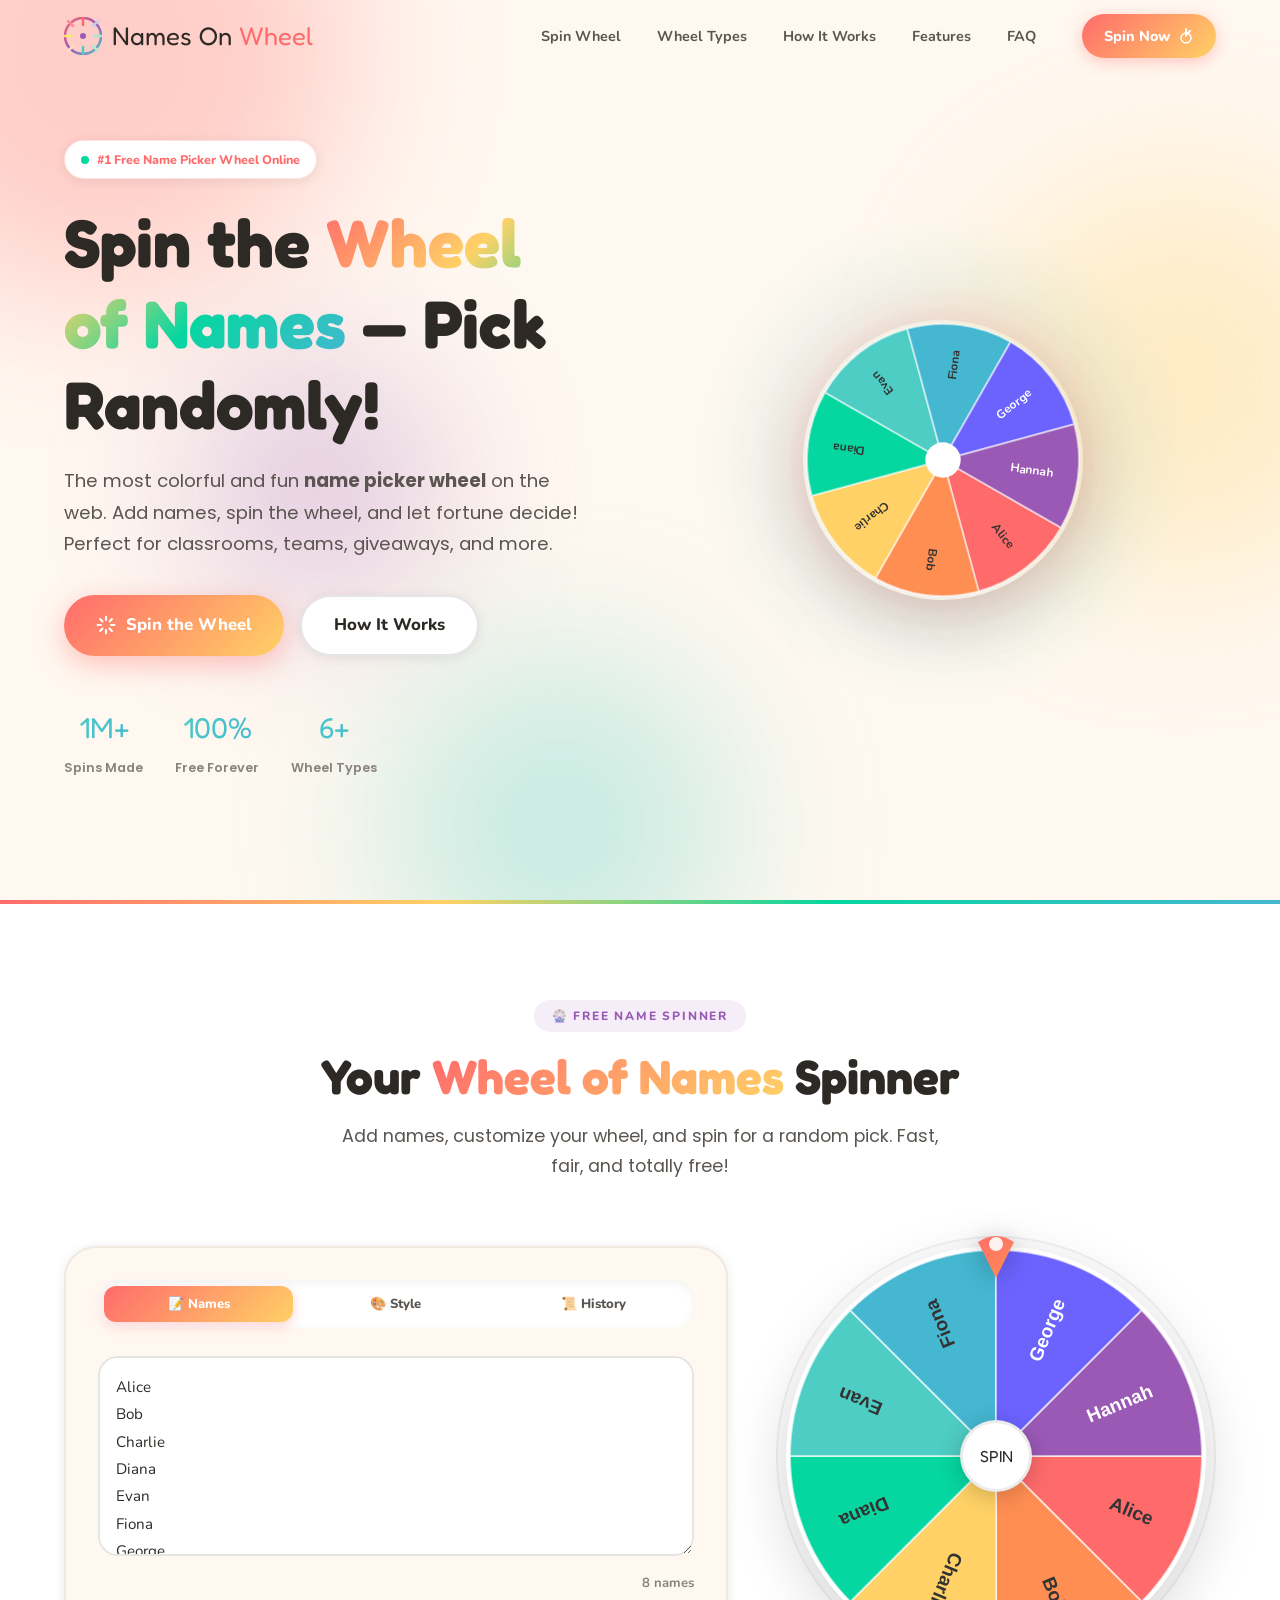
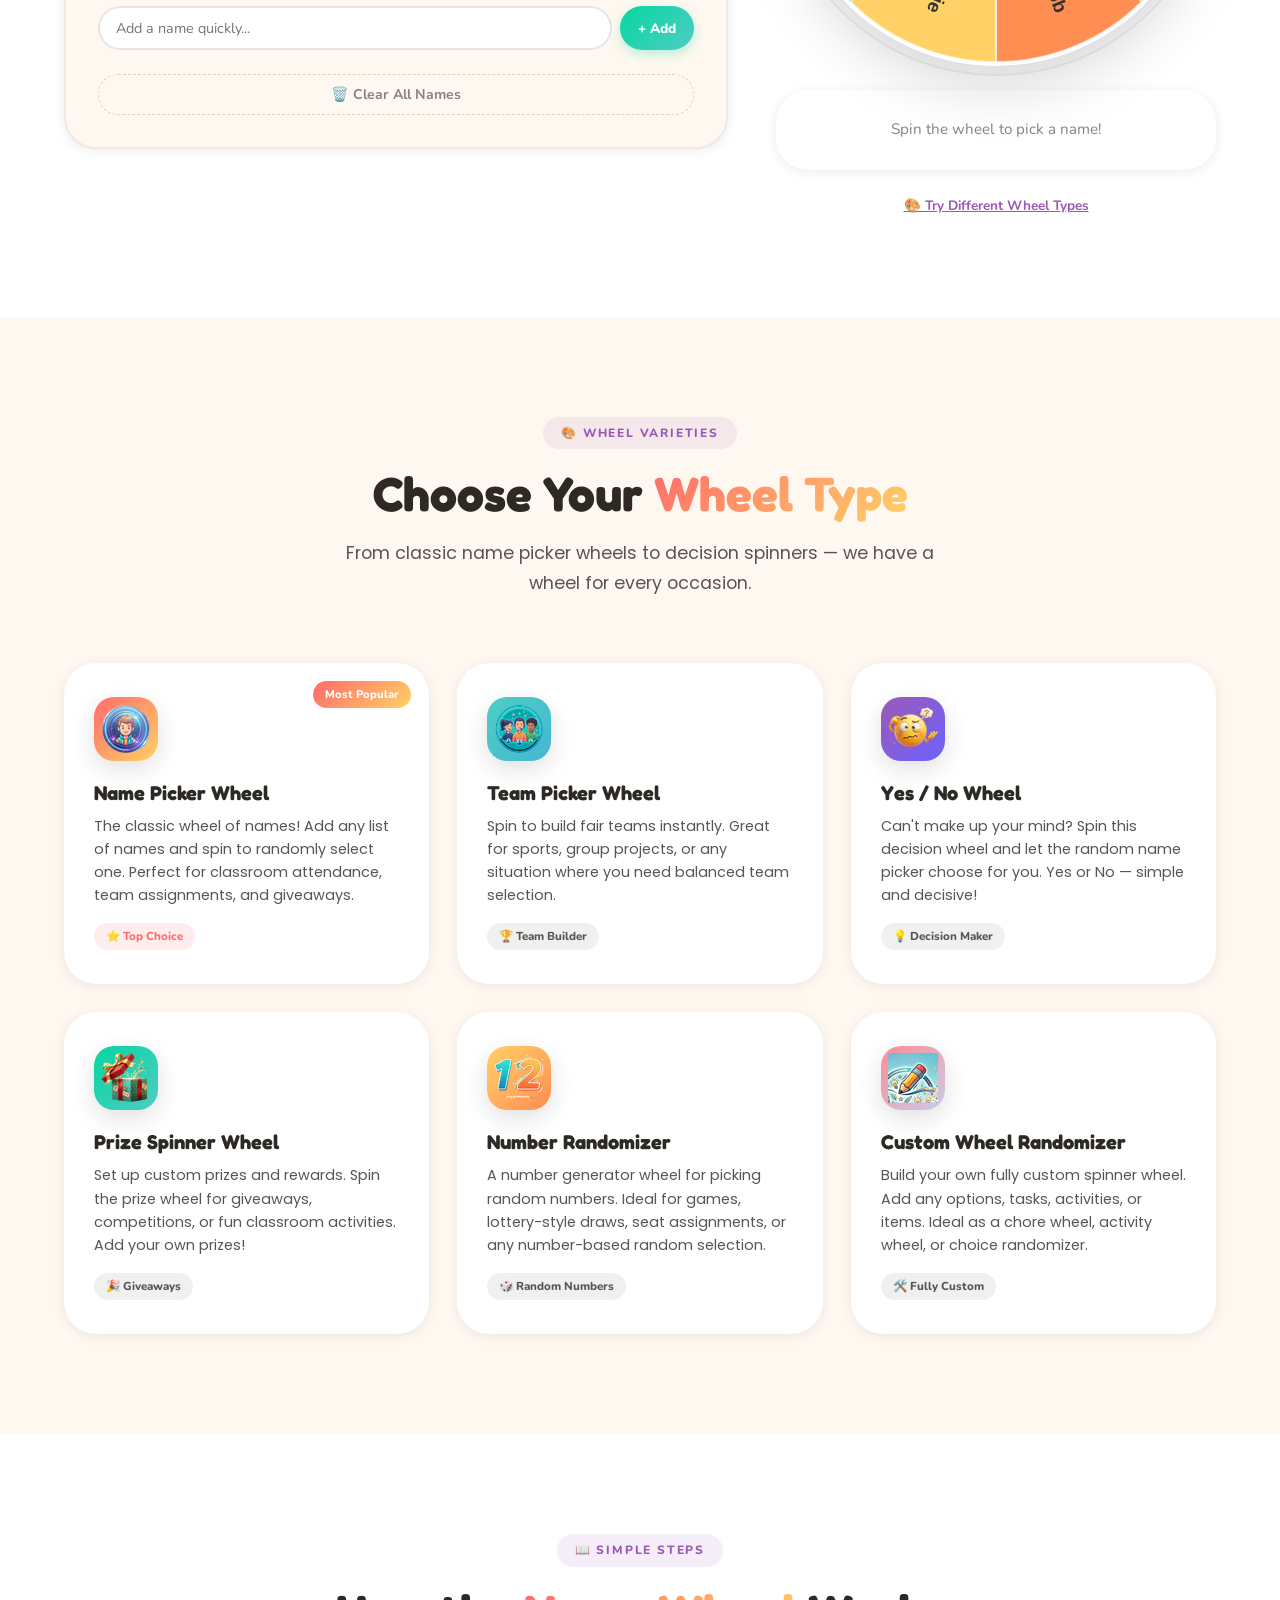
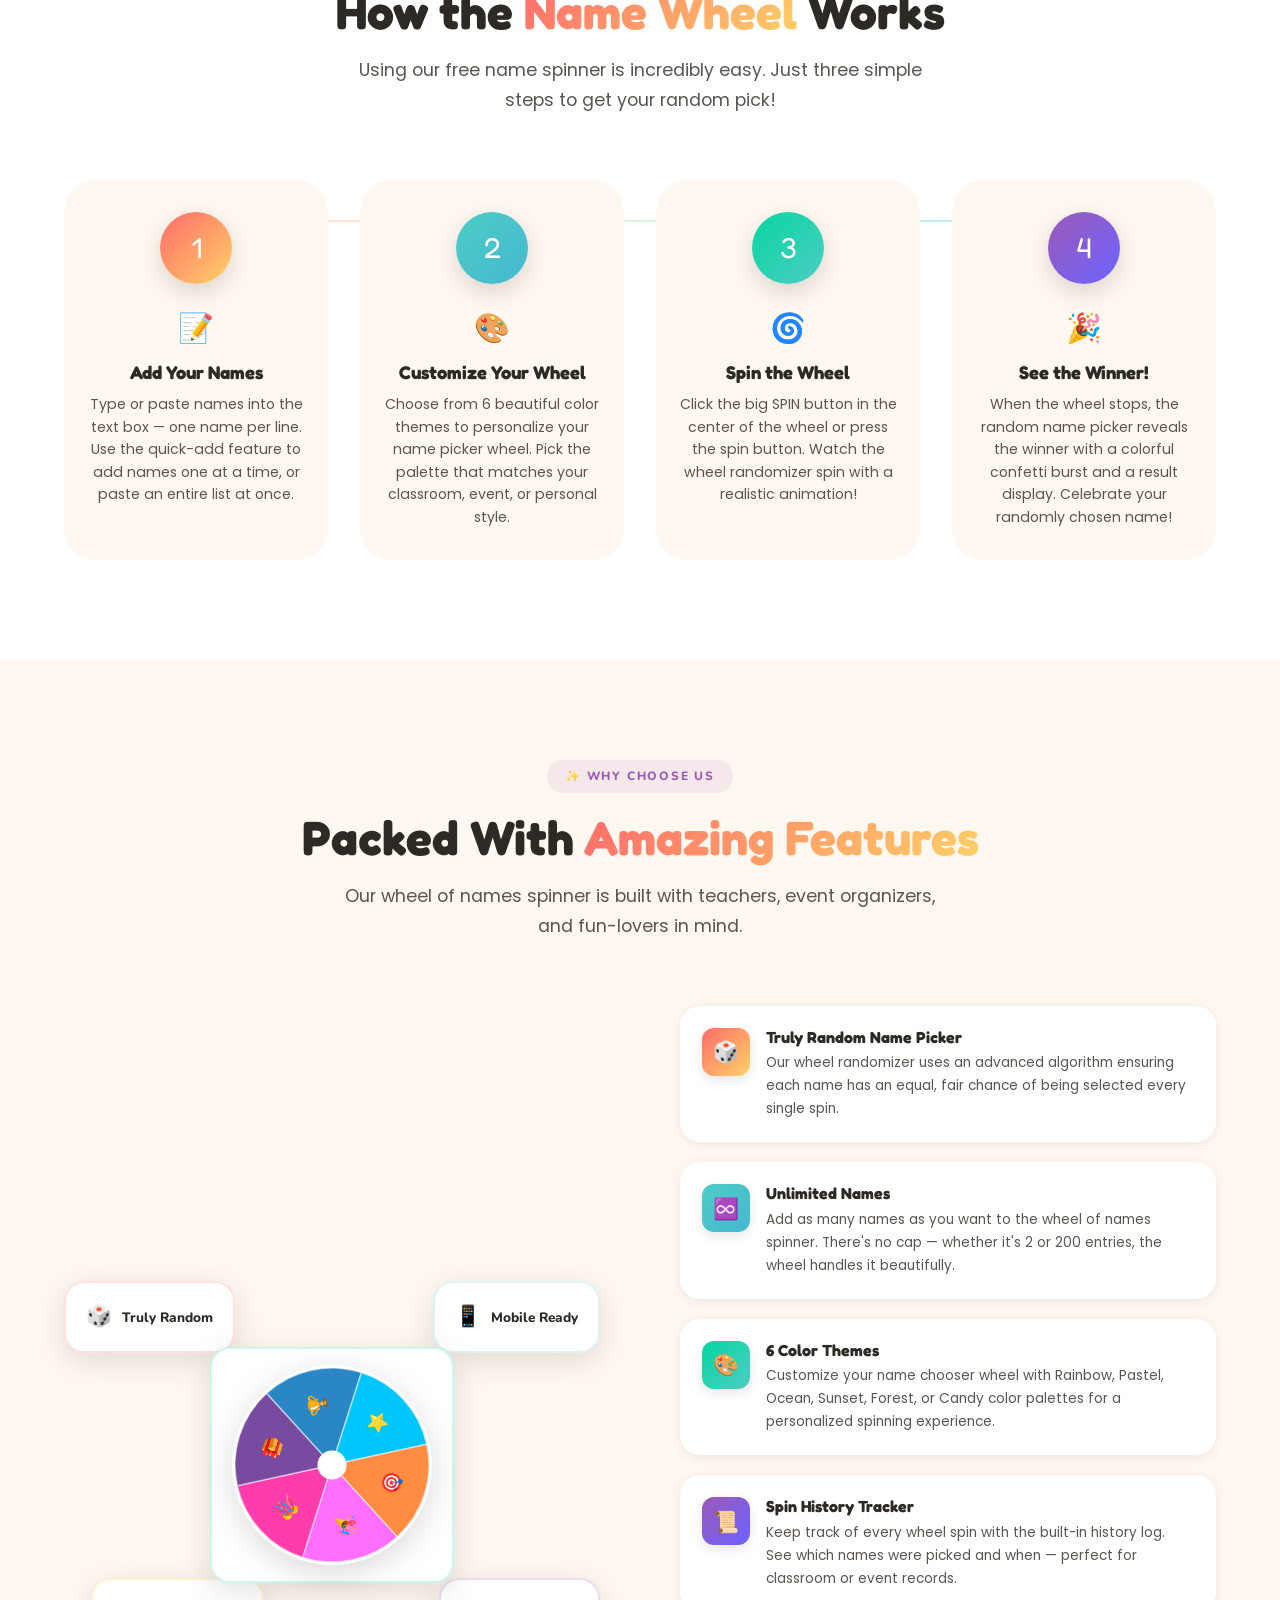
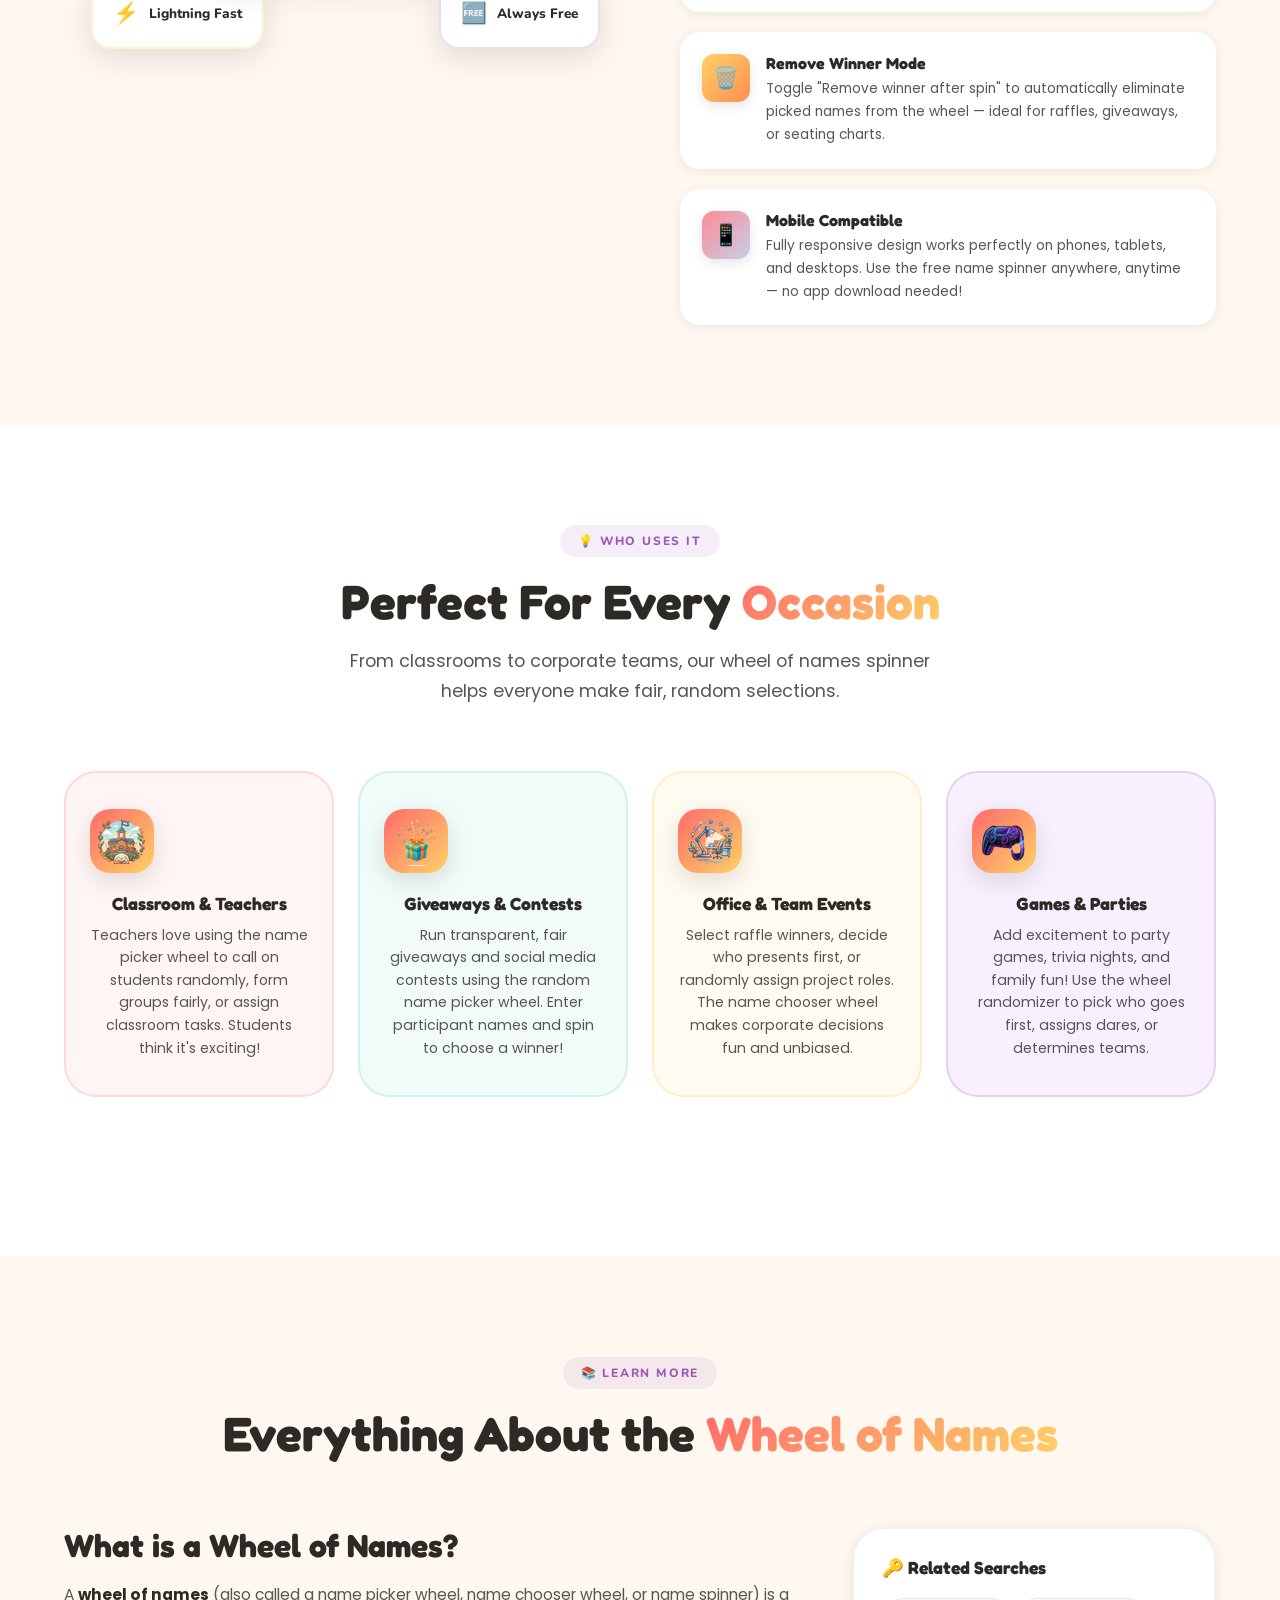
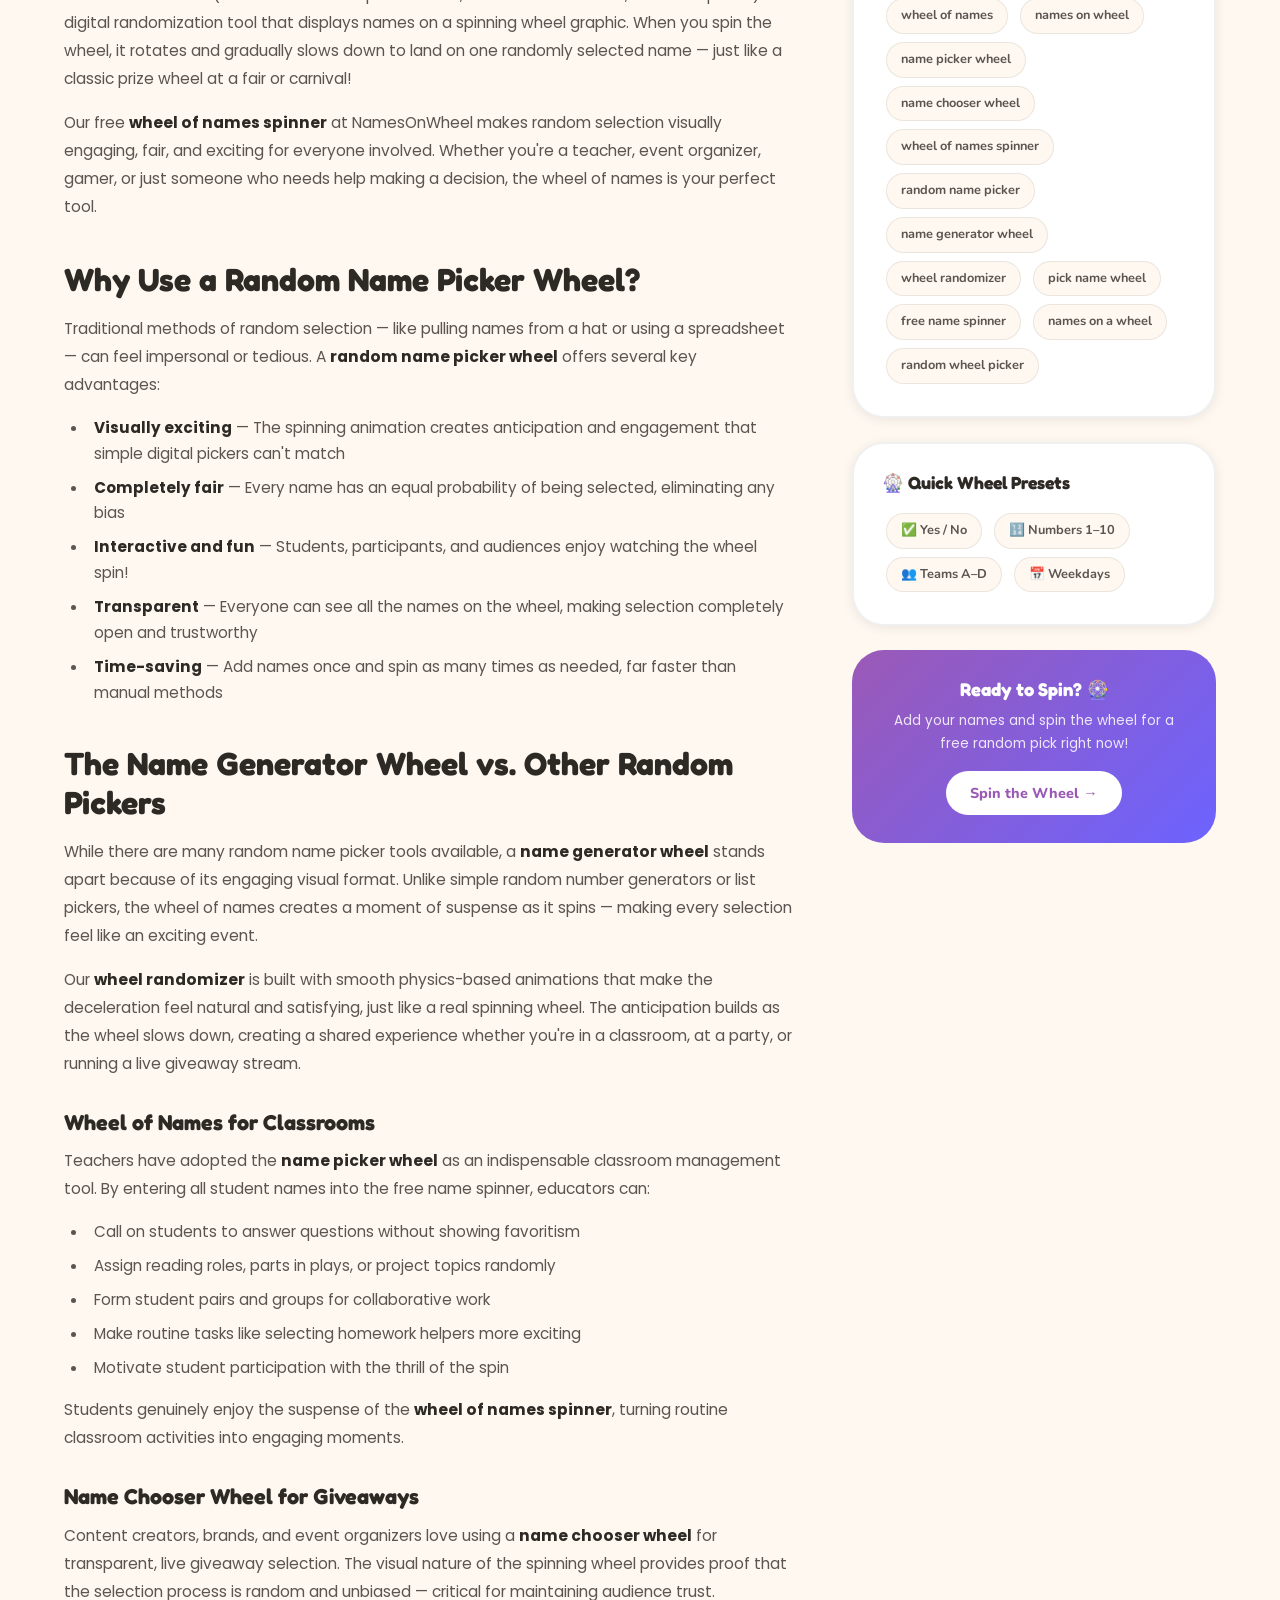
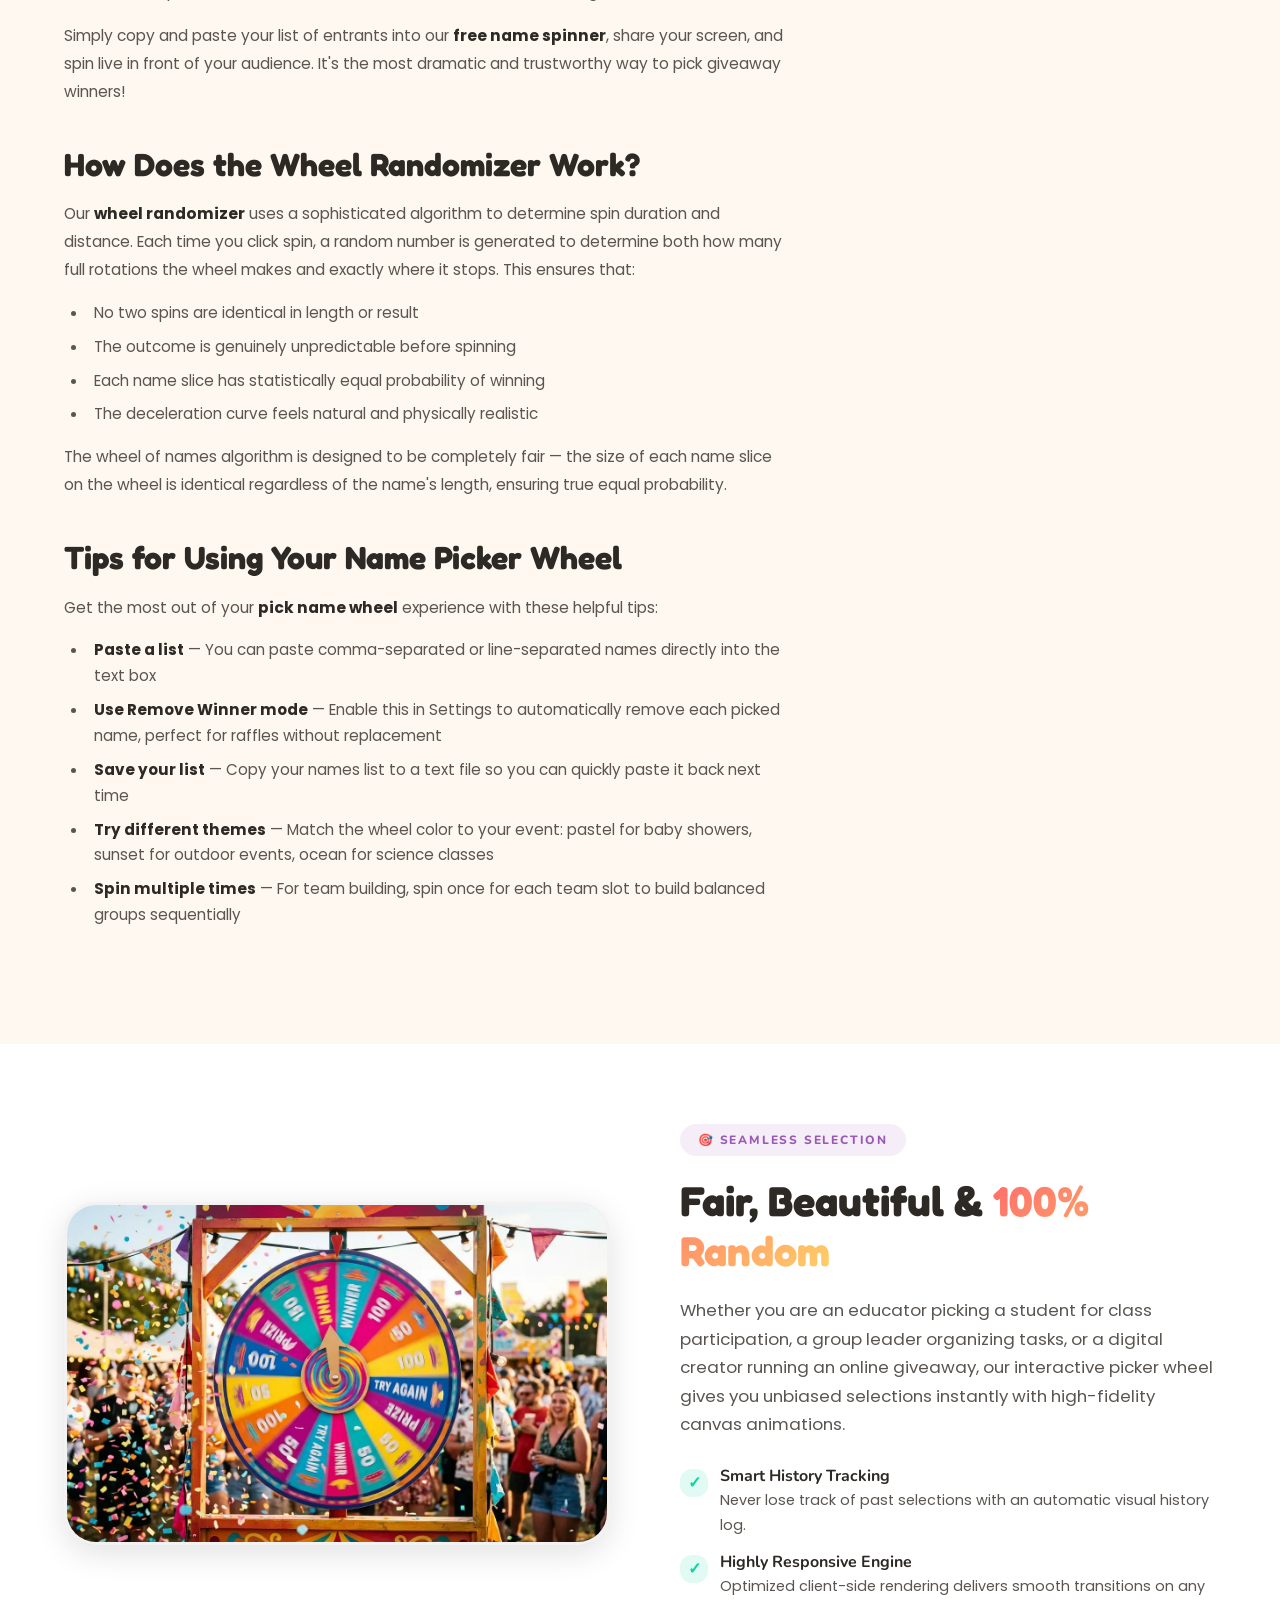
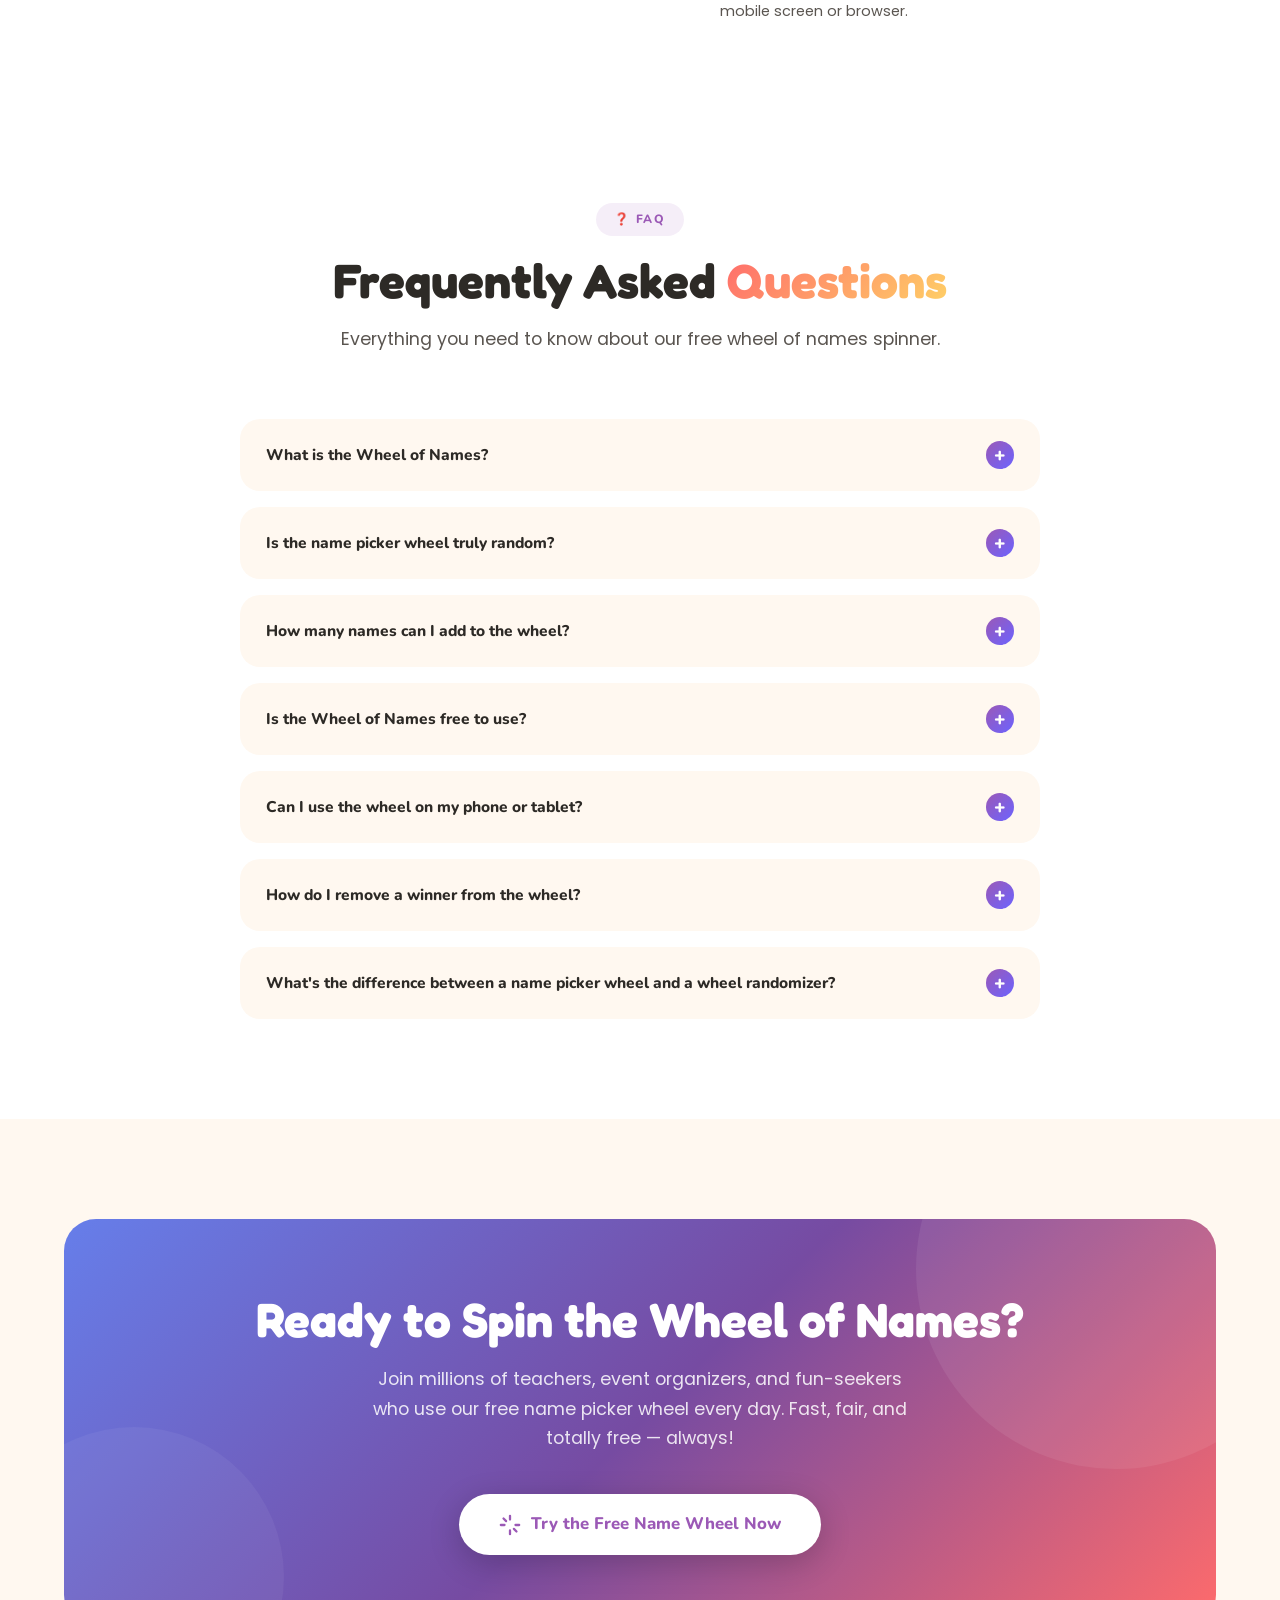
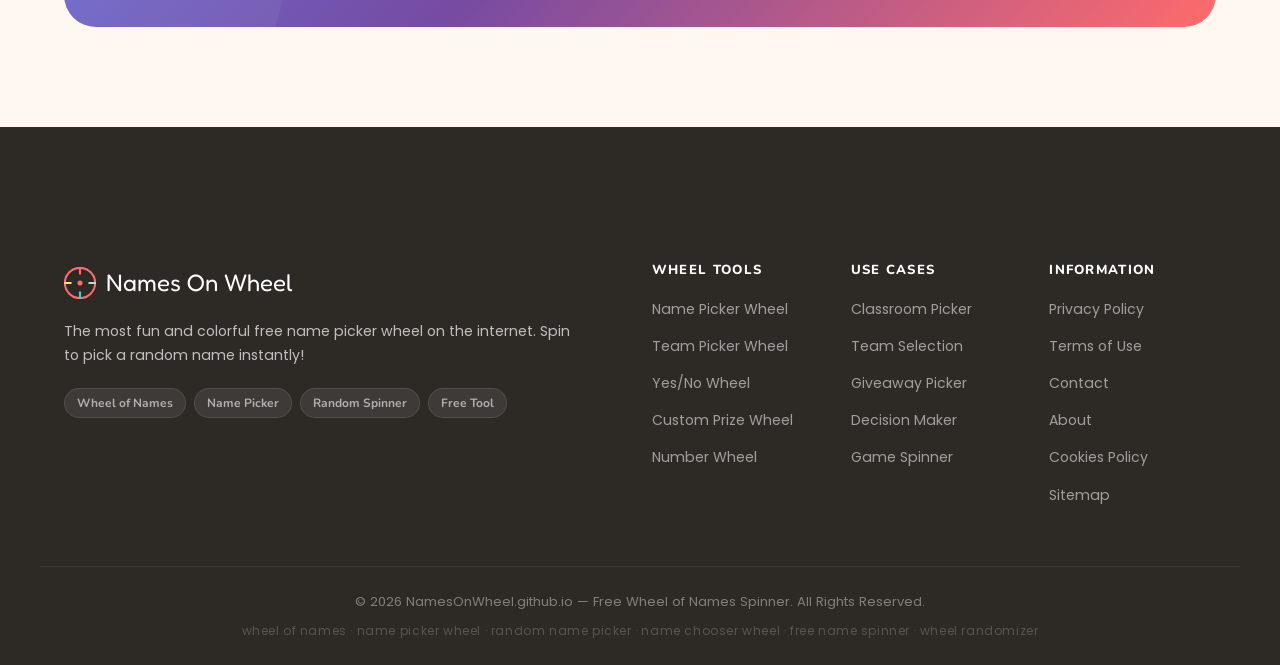
==== commit ecfdc4d0: "Update index.html" ====
--- a/index.html
+++ b/index.html
@@ -608,7 +608,115 @@
     </section>
 
 
-    <section class="feature-info-section" id="about-picker" aria-label="Why Choose Our Wheel of Names">      
+   <section class="feature-info-section" id="about-picker" aria-label="Why Choose Our Wheel of Names">
+      <style>
+        .feature-info-section {
+          padding: 80px 0;
+          background-color: var(--white);
+          position: relative;
+        }
+        .info-layout {
+          display: grid;
+          grid-template-columns: 1fr 1fr;
+          gap: 60px;
+          align-items: center;
+        }
+        .info-image-wrapper {
+          position: relative;
+          border-radius: var(--radius-lg);
+          overflow: hidden;
+          box-shadow: var(--shadow-md);
+          border: 3px solid rgba(0, 0, 0, 0.05);
+          transition: var(--transition);
+        }
+        .info-image-wrapper:hover {
+          transform: translateY(-4px);
+          box-shadow: var(--shadow-lg);
+        }
+        .info-img {
+          width: 100%;
+          height: auto;
+          aspect-ratio: 16 / 10;
+          object-fit: cover;
+          display: block;
+        }
+        .info-content {
+          padding-left: 10px;
+        }
+        .info-tag {
+          display: inline-block;
+          font-family: 'Nunito', sans-serif;
+          font-size: 0.75rem;
+          font-weight: 800;
+          text-transform: uppercase;
+          letter-spacing: 0.15em;
+          color: var(--purple);
+          background: rgba(155, 89, 182, 0.1);
+          padding: 6px 18px;
+          border-radius: var(--radius-full);
+          margin-bottom: 20px;
+        }
+        .info-title {
+          font-size: clamp(1.8rem, 4vw, 2.6rem);
+          color: var(--text-dark);
+          margin-bottom: 20px;
+        }
+        .info-title span {
+          background: var(--grad-1);
+          -webkit-background-clip: text;
+          -webkit-text-fill-color: transparent;
+          background-clip: text;
+        }
+        .info-desc {
+          font-size: 1.05rem;
+          color: var(--text-mid);
+          margin-bottom: 28px;
+          line-height: 1.7;
+        }
+        .info-features-list {
+          display: grid;
+          grid-template-columns: 1fr;
+          gap: 16px;
+        }
+        .info-feature-item {
+          display: flex;
+          align-items: flex-start;
+          gap: 12px;
+        }
+        .info-icon-box {
+          display: flex;
+          align-items: center;
+          justify-content: center;
+          width: 28px;
+          height: 28px;
+          border-radius: var(--radius-sm);
+          background: rgba(6, 214, 160, 0.12);
+          color: var(--green);
+          font-weight: 800;
+          flex-shrink: 0;
+          margin-top: 2px;
+        }
+        .info-feature-text h4 {
+          font-family: 'Nunito', sans-serif;
+          font-size: 1rem;
+          font-weight: 700;
+          color: var(--text-dark);
+          margin-bottom: 2px;
+        }
+        .info-feature-text p {
+          font-size: 0.9rem;
+          color: var(--text-mid);
+        }
+        @media (max-width: 992px) {
+          .info-layout {
+            grid-template-columns: 1fr;
+            gap: 40px;
+          }
+          .info-content {
+            padding-left: 0;
+          }
+        }
+      </style>
       <div class="container">
         <div class="info-layout">
           <div class="info-image-wrapper">
